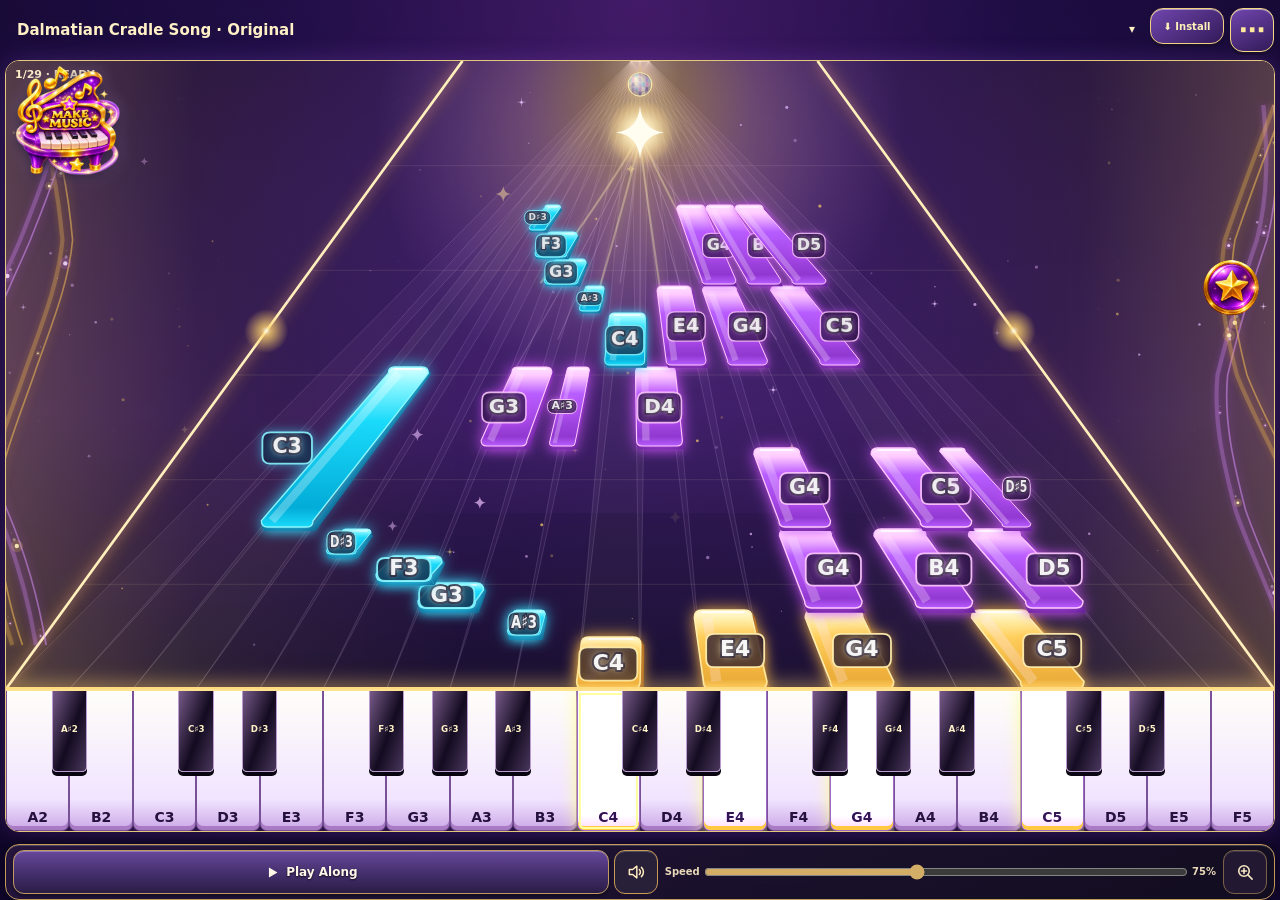
==== index.html @ 6b700c1e "Improve direct install prompt handling" ====
<!doctype html><html lang="en"><head><meta charset="utf-8">
<meta property="og:type" content="website">
<meta property="og:title" content="Aaria's Magical Piano Kingdom">
<meta property="og:description" content="Learn, play and create music in Aaria's Magical Piano Kingdom!">
<meta property="og:url" content="https://chinkk-git.github.io/aaria-magical-piano-kingdom/">
<meta property="og:image" content="https://chinkk-git.github.io/aaria-magical-piano-kingdom/assets/social/aaria-piano-share.jpg">
<meta property="og:image:width" content="1200">
<meta property="og:image:height" content="630">
<meta property="og:image:alt" content="Aaria playing piano in her Magical Piano Kingdom">
<meta name="twitter:card" content="summary_large_image">
<meta name="twitter:title" content="Aaria's Magical Piano Kingdom">
<meta name="twitter:description" content="Learn, play and create music in Aaria's Magical Piano Kingdom!">
<meta name="twitter:image" content="https://chinkk-git.github.io/aaria-magical-piano-kingdom/assets/social/aaria-piano-share.jpg"><meta name="viewport" content="width=device-width,initial-scale=1,viewport-fit=cover"><title>Aaria’s Magical Piano Kingdom — Piano Hero</title>
<style>
*{box-sizing:border-box}body{margin:0;font-family:system-ui,sans-serif;background:#15112c;color:#fff}main{max-width:1100px;margin:auto;padding:14px}h1{font-size:clamp(22px,4vw,34px);margin:8px 0}.muted{color:#d5cce8}.panel{background:#ffffff0d;border:1px solid #ffffff2b;border-radius:17px;padding:15px;margin:12px 0}button,select,input{font:inherit}button{background:#7157ed;color:#fff;border:1px solid #ffffff44;padding:10px 13px;border-radius:12px;cursor:pointer}button:disabled{opacity:.4}button.alt{background:#352d58}button.active{background:#bc4edb}.controls{display:flex;gap:8px;flex-wrap:wrap;align-items:center}.tag{display:inline-block;padding:5px 9px;border-radius:30px;background:#ffffff22;font-size:12px}.warning{border-left:4px solid #f6bd52;padding:10px 12px;background:#f6bd521a;color:#ffe3a0;border-radius:8px}.sheet{overflow:auto;max-height:370px;background:#fff;border-radius:10px}.sheet img{display:block;width:100%;min-width:650px}.rain{width:100%;height:390px;background:#100c25;border-radius:12px;touch-action:none;display:block}.keys{position:relative;display:flex;height:130px;margin:4px 0 10px;touch-action:none}.white{flex:1;background:linear-gradient(white,#c9d4e6);border:1px solid #444;color:#333;border-radius:0 0 6px 6px;padding:0 0 8px;font-size:10px;display:flex;align-items:end;justify-content:center}.black{position:absolute;top:0;height:66%;width:4.5%;z-index:2;background:linear-gradient(#333,#080808);border:1px solid #000;font-size:9px;padding:0 0 6px}.lit{background:#f5bc50!important;color:#111!important}.row{display:flex;gap:12px;flex-wrap:wrap}.row>div{flex:1;min-width:240px}input[type=range]{accent-color:#d78af5}input[type=file]{max-width:100%}select{background:#30294f;color:#fff;border:1px solid #777;padding:9px;border-radius:8px}#photo{max-width:100%;max-height:300px;border-radius:8px}details{margin:8px 0}summary{cursor:pointer}table{border-collapse:collapse;width:100%;font-size:12px}td,th{border-bottom:1px solid #ffffff25;padding:6px;text-align:left}td input{width:64px;background:#292145;color:#fff;border:1px solid #777;padding:5px}#status{color:#ffe3a0;min-height:24px}.sub{font-size:13px;color:#c7c0dc}.progress{height:8px;background:#ffffff22;border-radius:8px;overflow:hidden}.progress div{height:100%;background:#bc8fff;width:0}label{font-size:13px}

body{background:radial-gradient(ellipse at 50% 0,#4c2b85 0,#211445 34%,#0e0e2b 80%);min-height:100vh}
main{max-width:760px;padding:12px 12px 45px}.brand{text-align:center;color:#f8c8ff;font-size:13px;font-weight:800;letter-spacing:1.5px;padding:8px}h1{text-align:center;font-size:clamp(28px,6vw,43px);color:#fff0ff;text-shadow:0 0 20px #f7a6ff80;margin:4px 0 14px}.moon{font-size:22px}
.panel{background:linear-gradient(140deg,#ffffff18,#ffffff07);border:1px solid #dfbaff42;box-shadow:0 10px 35px #0004;border-radius:23px;padding:14px;margin:11px 0}.panel h2{font-size:18px;margin:0 0 12px;color:#f6dcff}
button{border-radius:18px;background:linear-gradient(130deg,#9d5cf0,#6e6bff);font-weight:750;box-shadow:0 4px 14px #6d47c755}button.alt{background:#ffffff19;box-shadow:none}button:active{transform:scale(.96)}.controls{justify-content:center;gap:7px}.controls button{min-width:48px}
.rain{height:min(53vh,440px);min-height:300px;border:2px solid #dca8ff5c;box-shadow:inset 0 0 24px #b84cff2b,0 0 28px #6c4ac844}.rainhint{text-align:center;color:#f2c8ff;font-size:12px;margin:-4px 0 9px}.keys{height:110px}.white{border-radius:0 0 9px 9px}.black{border-radius:0 0 8px 8px}.accuracy{font-size:12px;color:#e4c8a2;background:#f0bd4b14;border-radius:13px;padding:9px 12px;margin-bottom:12px}.accuracy p{margin:7px 0}.teacher{opacity:.9}.sub{font-size:12px}#status{text-align:center;font-weight:700;color:#ffe3b4}.progress{height:6px}.sheet{max-height:320px}
@media(max-width:520px){.panel{padding:11px}.controls button{padding:10px 11px}.rain{height:46vh;min-height:285px}.keys{height:95px}.white{font-size:8px}.black{font-size:8px}}
</style><style id="one-screen-design">
html,body{height:100%;overflow:hidden}body{min-height:0}main{height:100dvh;max-width:850px;display:flex;flex-direction:column;padding:env(safe-area-inset-top, 6px) 8px calc(env(safe-area-inset-bottom, 6px) + 5px);gap:5px;overflow:hidden}
.compact-title{font-size:clamp(17px,3.4vw,23px);display:flex;align-items:center;justify-content:center;gap:7px;flex:none;height:auto;min-height:42px;flex-wrap:wrap;color:#ffe8ff}.song-picker{font-size:11px;display:flex;align-items:center;gap:4px}.song-picker select{background:#39265e;color:#fff;border:1px solid #dcb4ff88;border-radius:9px;padding:4px 6px;max-width:120px;font-size:11px}.provisional{font-size:10px;border:1px solid #ffda7655;border-radius:20px;color:#ffe1a4;padding:3px 7px;margin-left:auto}
.accuracy{display:none}.panel{margin:0;padding:7px;border-radius:15px}.practice{order:1;flex:1;min-height:0;display:flex;flex-direction:column;gap:4px}.rainhead{display:flex;justify-content:space-between;align-items:center;padding:0 4px;color:#f7d5ff;font-size:13px;gap:5px}.rainhead span{font-size:11px;color:#c7b4e3}.hand-legend{display:flex;align-items:center;gap:4px;white-space:nowrap;font-size:9px!important;color:#e8d8ff!important}.hand-dot{display:inline-flex;align-items:center;justify-content:center;width:15px;height:15px;border-radius:50%;font-style:normal;font-weight:900;font-size:9px!important;color:#17102a!important}.hand-dot.right{background:#d38aff}.hand-dot.left{background:#67dafa}.rain{flex:1;height:auto!important;min-height:0!important;max-height:none!important;border-radius:12px}.keys{flex:none;height:clamp(72px,16dvh,110px);margin:0}.white{font-size:clamp(7px,1.4vw,11px)}.black{font-size:8px}
.floating-controls{order:2;flex:none;position:relative;z-index:3;padding:7px 6px;border:1px solid #efb5ff70;box-shadow:0 0 20px #8f4fff44;background:linear-gradient(120deg,#35205f,#1b1a45)}
.floating-controls .controls{gap:4px;flex-wrap:nowrap}.floating-controls button{min-width:0;flex:1;padding:9px 4px;border-radius:12px;font-size:13px;white-space:nowrap}.floating-controls .extras{justify-content:space-between;gap:5px}.extras label{font-size:11px;white-space:nowrap}.extras input[type=range]{width:min(23vw,110px);vertical-align:middle}.extras select{padding:4px 3px;font-size:11px;max-width:110px}.extras label:last-child{display:none}
#status{font-size:12px;line-height:1.2;min-height:14px;margin:5px 0 3px;white-space:nowrap;text-overflow:ellipsis;overflow:hidden}#position{font-size:10px;margin:2px 0 0;text-align:center}.progress{height:3px}
section[style*="display:none"]{display:none!important}
@media(max-height:600px){.compact-title{height:25px;font-size:17px}.keys{height:67px}.rainhead{font-size:11px}.floating-controls button{padding:6px 3px}.extras{display:none!important}#position{display:none}}
</style><meta name="theme-color" content="#15112c"><meta name="apple-mobile-web-app-capable" content="yes"><meta name="apple-mobile-web-app-status-bar-style" content="black-translucent"><meta name="apple-mobile-web-app-title" content="Aaria Piano"><meta name="apple-mobile-web-app-capable" content="yes"><meta name="mobile-web-app-capable" content="yes"><meta name="theme-color" content="#15112c"><link rel="manifest" href="./manifest.webmanifest"><link rel="apple-touch-icon" sizes="180x180" href="./apple-touch-icon.png"><style id="piano-install-style">#installHelp{position:fixed;right:10px;top:max(8px,env(safe-area-inset-top));z-index:40;border-radius:999px;background:#3e2c70;color:#fff;border:1px solid #e8d4ff8c;padding:7px 11px;font-size:12px;box-shadow:0 3px 16px #0006}#installHelp[hidden]{display:none}#installDialog{border:1px solid #bd9fe8;border-radius:20px;background:#201639;color:#fff;max-width:min(94vw,420px);padding:22px;box-shadow:0 14px 70px #0009}#installDialog::backdrop{background:#080517bd}#installDialog p{line-height:1.5}#installDialog button{min-height:44px}#installDialog .install-actions{display:flex;gap:8px;justify-content:flex-end}#installHelp:focus-visible{outline:3px solid #ffda8b}</style><style id="song-wizard-style">.add-song{min-width:25px!important;padding:3px 7px!important;font-size:15px!important;box-shadow:none!important}.song-wizard{width:min(94vw,680px);max-height:94dvh;overflow:auto;border:1px solid #dcb4ff88;border-radius:20px;background:#211638;color:#fff;padding:0;box-shadow:0 20px 70px #000a}.song-wizard::backdrop{background:#060411d9;backdrop-filter:blur(3px)}.wizard-shell{padding:16px;display:block}.wizard-top{display:flex;align-items:center;justify-content:space-between;gap:12px}.wizard-top h2{margin:0;color:#ffe8ff;font-size:19px}.wizard-close{min-width:40px}.wizard-steps{padding-left:25px;display:grid;gap:15px}.wizard-steps li{padding-left:4px}.wizard-steps li>b{display:block;margin-bottom:7px;color:#ffe0a3}.wizard-steps p{margin:6px 0}.wizard-steps label{display:grid;gap:6px;margin:9px 0}.wizard-steps input[type=text]{width:100%;background:#17112b;color:#fff;border:1px solid #ad8bd0;border-radius:9px;padding:9px}.wizard-file{display:inline-flex!important;align-items:center;gap:8px!important;padding:9px 12px;border-radius:10px;background:#ffffff16;border:1px solid #cba6f377;cursor:pointer}.wizard-file input{max-width:210px}.wizard-link{color:#e5c0ff;font-weight:800}.wizard-status,.wizard-summary{padding:9px 11px;margin:8px 0;background:#ffffff10;border-radius:9px;font-size:12px}.wizard-summary{color:#d7fbff}.wizard-table-wrap{max-height:240px;overflow:auto;border:1px solid #ffffff25;border-radius:8px}.wizard-table-wrap table{min-width:500px}.wizard-table-wrap th{position:sticky;top:0;background:#30214e}.wizard-table-wrap td input,.wizard-table-wrap td select{width:100%;min-width:62px;padding:4px;background:#17112b;color:#fff;border:1px solid #75658c;border-radius:6px}.wizard-table-wrap td:first-child{white-space:nowrap}.wizard-actions{display:flex;justify-content:flex-end;gap:8px;position:sticky;bottom:-16px;padding:12px 0 0;background:#211638}.wizard-actions button{min-height:42px}#scorePreview[hidden]{display:none}#scorePreview{display:block;max-width:100%;max-height:180px;object-fit:contain;border-radius:9px;margin-top:8px;background:#fff}.wizard-actions button:disabled{opacity:.45}@media(max-width:520px){.wizard-shell{padding:13px}.wizard-steps{gap:10px}.wizard-table-wrap{max-height:190px}}</style><style id="hero-redesign">
:root{color-scheme:dark;--gold:#ffd983;--purple:#27134f;--pink:#d789ff;--ice:#71eaff}
html,body{height:100%;min-height:100%;overflow:hidden}body{background:#10072e;min-height:100dvh}
main{height:100dvh;width:100%;max-width:none;display:grid;grid-template-rows:auto minmax(180px,1fr) auto auto;gap:5px;padding:max(5px,env(safe-area-inset-top)) max(7px,env(safe-area-inset-right)) max(5px,env(safe-area-inset-bottom)) max(7px,env(safe-area-inset-left));overflow:hidden;background:linear-gradient(180deg,#0b062799,#0b062722 42%,#0b0627a8)}
.compact-title{height:auto;min-height:48px;display:flex;align-items:center;justify-content:space-between;gap:9px;flex-wrap:wrap;padding:3px 4px;color:#fff0c9;position:relative}.kingdom-brand{position:absolute;left:50%;transform:translateX(-50%);font-size:clamp(17px,2.4vw,29px);font-weight:900;color:#ffe9ad;text-shadow:0 2px 15px #ffbdfd;display:flex;align-items:center;gap:7px;white-space:nowrap;visibility:visible}.song-picker{font-size:15px;display:flex;align-items:center;gap:6px;color:#ffe8aa}.song-picker select{font-size:15px;max-width:190px;min-height:42px;border:1px solid #f4d28b;background:#271447;color:#fff;border-radius:13px}.song-picker button{font-size:15px;max-width:min(42vw,230px);min-height:42px;padding:6px 10px;border:1px solid #f4d28b;background:#271447;color:#fff;border-radius:13px;white-space:nowrap;overflow:hidden;text-overflow:ellipsis}.song-picker button:focus-visible{outline:3px solid #fff1bd;outline-offset:2px}.song-picker select[hidden]{display:none}.library-open{min-height:44px!important;min-width:46px!important;padding:6px 11px!important;font-size:25px!important;border-radius:50%!important}.top-favorite,.top-settings{min-width:48px;min-height:44px;padding:5px 10px;border:1px solid #f0cd84;border-radius:18px;background:linear-gradient(135deg,#39195e,#170d3b);font-size:21px;color:#ffe686}.top-favorite{margin-left:auto}.add-song,.provisional{display:none!important}.add-song{min-height:44px!important;min-width:44px!important;font-size:22px!important}.provisional{min-height:40px;font-size:12px;margin-left:0}
.hero-stage{position:relative;isolation:isolate;min-height:0;display:grid;grid-template-columns:minmax(125px,17%) minmax(0,1fr) minmax(170px,19%);align-items:stretch;gap:8px;padding:8px;border-radius:20px;border:0;box-shadow:none;background:transparent;overflow:hidden}
.hero-stage::before{content:"";position:absolute;z-index:-1;inset:0;background:radial-gradient(ellipse at 52% 65%,#b847ff22,transparent 55%),linear-gradient(180deg,#150a3560,transparent 42%,#0c092b75)}
.aria-guide{display:flex;flex-direction:column;align-items:center;justify-content:center;min-width:0;position:relative}.aria-guide .avatar-frame,.aria-guide .aria-message{display:flex}.aria-guide .scene-lantern{display:block}.avatar-frame{position:relative;width:min(100%,190px);height:min(100%,260px);min-height:170px;border:2px solid #ffd77d;border-radius:48% 48% 28% 28%;overflow:hidden;background:linear-gradient(150deg,#c076ff99,#46277c)}.aria-avatar{position:absolute;inset:0;background:none;filter:none}.avatar-crown{position:absolute;top:4px;left:50%;transform:translateX(-50%);font-size:31px;color:#ffe27b;text-shadow:0 0 9px #ffda64}.aria-message{max-width:190px;text-align:center;color:#ffedbc;font-weight:850;font-size:clamp(12px,1.3vw,16px);padding:8px 10px;margin-top:7px;border:1px solid #ffe19a77;border-radius:18px;background:#2b155cbf;box-shadow:0 0 20px #ab68ff55}.scene-lantern{position:absolute;top:8%;left:8%;color:#ffe3a1;font-size:24px;animation:twinkle 2.7s ease-in-out infinite alternate}
.highway-panel{min-width:0;min-height:0;position:relative;display:grid;grid-template-rows:auto minmax(0,1fr) auto;border:1px solid #d7b2ff77;border-radius:20px;overflow:hidden;background:#100a38f5;box-shadow:0 0 28px #d46bff2e}.highway-head{z-index:2;display:flex;justify-content:space-between;gap:8px;padding:8px 12px;color:#ffe9b0;font-size:clamp(12px,1.3vw,16px);background:linear-gradient(90deg,#422071d9,#21114fd9);text-shadow:0 0 9px #a23fff}.highway-head span{font-size:12px;color:#f2d5ff}.rain{width:100%;height:100%;min-height:0!important;max-height:none!important;background:transparent!important;border:0!important;box-shadow:none!important;touch-action:none}.stage-legend{display:flex;justify-content:space-between;gap:10px;padding:6px 10px;color:#f3dcff;font-size:11px;background:#1c104dd9}.countdown{position:absolute;inset:38px 0 30px;z-index:5;display:flex;flex-direction:column;align-items:center;justify-content:center;gap:8px;background:#160c49b9;backdrop-filter:blur(4px);color:#fff1c6;text-align:center}.countdown[hidden]{display:none}.countdown strong{font-size:clamp(62px,12vw,118px);line-height:1;color:#ffe38a;text-shadow:0 0 30px #ffbf4d,0 0 60px #dc67ff;animation:count-pop .9s ease-in-out infinite alternate}.countdown span{font-size:clamp(14px,2vw,20px);font-weight:800}
.mode-choice{min-height:52px;border:1px solid #d6a9ff;border-radius:18px;background:linear-gradient(125deg,#7c3ac4,#382077);font-size:clamp(13px,1.4vw,17px);box-shadow:0 4px 14px #0b0628}.mode-choice.active{background:linear-gradient(120deg,#ffe58d,#f8b94e);color:#32124c;border-color:#fff4bd;box-shadow:0 0 22px #ffcf68}
.floating-controls{order:initial;position:relative;z-index:5;display:grid;grid-template-columns:1fr;gap:3px;padding:5px 10px;border:1px solid #efd08f;border-radius:18px;background:linear-gradient(120deg,#311854f7,#171444f7);box-shadow:0 5px 20px #07031bcc}.floating-controls .controls{display:flex;justify-content:center;gap:7px;flex-wrap:wrap}.floating-controls button{min-width:44px;min-height:40px;flex:none;padding:7px 12px;border-radius:14px;font-size:13px}.floating-controls .extras{justify-content:space-between;gap:10px}.extras label{font-size:13px}.extras input[type=range]{width:min(22vw,180px);vertical-align:middle}.extras select{min-height:37px;padding:5px 8px;font-size:13px;max-width:150px}.extras label:last-child{display:flex}#status{font-size:12px;line-height:1.2;min-height:16px;margin:1px 0;text-align:center;white-space:normal;overflow:visible;color:#ffe3a0}#position{font-size:11px;margin:0;text-align:center}.progress{height:5px}
.keyboard-panel{min-width:0;position:relative;z-index:4;padding:6px 10px 4px;border:2px solid #f1cc85;border-radius:18px;background:linear-gradient(180deg,#36205bf7,#1b1248fa);box-shadow:0 -4px 22px #ab62ff30}.keyboard-heading{display:flex;justify-content:space-between;align-items:center;gap:8px;margin-bottom:4px;color:#ffe7aa}.keyboard-heading>div:first-child{display:flex;align-items:center;gap:12px}.keyboard-heading b{font-size:clamp(15px,2vw,22px)}.keyboard-heading span{font-size:13px;color:#e5d4ff}.keyboard-actions{display:flex;align-items:center;gap:6px}.keyboard-actions button{min-height:38px;font-size:12px;padding:5px 9px}.hand-toggle{display:flex;gap:5px;align-items:center;font-size:12px;white-space:nowrap}.keyboard-panel .keys{position:relative;display:flex;height:clamp(78px,14vh,130px);margin:0;touch-action:none;overflow:hidden;justify-content:stretch}.keyboard-panel .white{flex:1 1 0;min-width:0;font-size:clamp(12px,1.45vw,19px);font-weight:900;color:#3b1b68;padding-bottom:9px;background:linear-gradient(#fffefa,#f5eaff 78%,#c9a9ed);border:1px solid #5c3375;border-radius:0 0 12px 12px;text-shadow:0 1px #fff}.keyboard-panel .white.middle-c{background:linear-gradient(#fff9cf,#ffe180 75%,#d79b35);box-shadow:inset 0 -5px #a96518}.keyboard-panel .black{height:58%;width:3.8%;font-size:clamp(9px,.85vw,12px);font-weight:800;color:#fff;z-index:2;background:linear-gradient(110deg,#41364f,#090817 55%,#332343);border:1px solid #100a20;border-radius:0 0 8px 8px;padding-bottom:5px}.keyboard-panel .lit{background:linear-gradient(#fff5b1,#ffc936)!important;color:#27134f!important;box-shadow:0 0 22px #ffe173,inset 0 -5px #db9019!important}.physical-range{text-align:center;margin:3px 0 0;color:#d8c7f5;font-size:10px}
.keyboard-setup-dialog{width:min(94vw,430px);border:1px solid #f4d18a;border-radius:23px;background:linear-gradient(150deg,#3b1a67,#19123e);color:#fff;padding:0;box-shadow:0 18px 70px #000b}.keyboard-setup-dialog::backdrop{background:#08051bd9;backdrop-filter:blur(4px)}.setup-shell{display:grid;gap:13px;padding:19px}.setup-shell header{display:flex;align-items:center;justify-content:space-between;gap:8px}.setup-shell h2{margin:0;color:#ffe3a1;font-size:21px}.setup-shell>p{margin:0;line-height:1.4;color:#e8dcfb}.setup-shell label{display:grid;gap:5px;font-weight:800;font-size:14px}.setup-shell select{min-height:46px;padding:8px 12px;font-size:17px}.middle-c-card{display:grid;gap:4px;padding:12px;border-radius:15px;background:#ffffff12;border:1px solid #e7c67b88}.middle-c-card strong{color:#ffe48e}.middle-c-card span{font-size:13px;line-height:1.4}.setup-actions{display:flex;justify-content:flex-end}.setup-actions button{min-height:48px;padding:10px 18px}.aria-avatar{background-size:285% auto;background-position:55% 60%;mask-image:linear-gradient(to bottom,#000 0 80%,transparent 100%)}.keyboard-panel .white.guide-lit{background:linear-gradient(#fff8bd,#ffda66 76%,#d99c31)!important;box-shadow:0 0 25px #ffe071,inset 0 -5px #a96518!important}.keyboard-panel .black.guide-lit{background:linear-gradient(#fff4b4,#d5982a 75%,#704412)!important;box-shadow:0 0 20px #ffe071!important}.range-warning{color:#ffd689!important;font-weight:800}.hero-stage{animation:scene-drift 30s ease-in-out infinite alternate}.hero-stage::after{content:'';position:absolute;z-index:-1;inset:0;pointer-events:none;background:radial-gradient(circle at 18% 25%,#fff9d822 0 1px,transparent 2px),radial-gradient(circle at 75% 18%,#f9e4ff33 0 1px,transparent 2px),radial-gradient(circle at 40% 68%,#fff4c822 0 1px,transparent 2px);background-size:180px 160px,230px 210px,270px 220px;animation:twinkle 3s ease-in-out infinite alternate}.aria-guide .avatar-frame{animation:avatar-float 4s ease-in-out infinite alternate}@keyframes scene-drift{from{background-position:center 54%}to{background-position:center 58%}}@keyframes avatar-float{from{transform:translateY(2px)}to{transform:translateY(-5px)}}
@keyframes twinkle{from{transform:scale(.85);opacity:.6}to{transform:scale(1.1);opacity:1;text-shadow:0 0 18px #ffe7aa}}@keyframes count-pop{from{transform:scale(.94)}to{transform:scale(1.08)}}
@media(orientation:portrait){main{background:linear-gradient(180deg,#0b062744,#0b062766)}.kingdom-brand{visibility:visible}.hero-stage{background:radial-gradient(ellipse at 50% 0,#51227b 0,#1d0b42 56%,#100629 100%)}.aria-guide .avatar-frame,.aria-guide .aria-message{display:flex}.aria-guide .scene-lantern{display:block}}
@media(max-width:800px){main{grid-template-rows:auto minmax(210px,1fr) auto auto}.hero-stage{grid-template-columns:minmax(82px,19%) minmax(0,1fr);grid-template-rows:minmax(0,1fr) auto;gap:7px;padding:8px}.aria-guide{grid-row:1/3}.avatar-frame{width:100%;height:min(100%,210px);min-height:140px}.mode-choice{min-height:43px;padding:6px 3px;font-size:11px}.keyboard-panel .white{font-size:clamp(11px,2.5vw,16px)}.keyboard-actions{gap:3px}.keyboard-actions button{font-size:11px;padding:4px 6px}}
@media(max-width:540px){main{gap:5px;padding:env(safe-area-inset-top,4px) 5px env(safe-area-inset-bottom,4px)}.compact-title{justify-content:center;gap:5px;min-height:42px}.kingdom-brand{font-size:16px;width:100%;justify-content:center}.song-picker select{max-width:145px}.hero-stage{grid-template-columns:76px minmax(0,1fr);padding:5px;gap:5px;border-radius:17px}.aria-message{font-size:10px;padding:5px 3px}.avatar-frame{min-height:115px;border-radius:22px}.mode-choice{min-height:37px;font-size:10px;border-radius:12px}.highway-head{padding:5px 7px}.highway-head span{font-size:9px}.stage-legend{font-size:9px;padding:4px 6px}.floating-controls{padding:5px}.floating-controls .transport button{font-size:11px;padding:5px 7px;min-height:34px}.floating-controls .extras{gap:4px;justify-content:center}.extras label{font-size:10px}.extras input[type=range]{width:92px}.extras select{min-height:32px;font-size:11px}.keyboard-panel{padding:5px;border-radius:15px}.keyboard-heading b{font-size:13px}.keyboard-heading span{display:block;font-size:10px}.keyboard-heading>div:first-child{gap:3px;display:grid}.keyboard-actions button{font-size:9px;min-height:33px;padding:4px}.hand-toggle{font-size:9px}.keyboard-panel .keys{height:clamp(62px,10.5vh,88px)}.keyboard-panel .white{font-size:clamp(9px,2.6vw,13px);padding-bottom:5px}.keyboard-panel .black{font-size:8px}.physical-range{font-size:9px}}
@media(max-height:650px) and (min-width:541px){main{gap:5px}.hero-stage{padding:6px}.avatar-frame{min-height:120px}.keyboard-panel .keys{height:70px}.floating-controls{padding:5px}.keyboard-panel{padding:5px}.keyboard-panel .white{padding-bottom:5px}}
@media(orientation:landscape) and (max-height:540px){main{grid-template-rows:auto minmax(105px,1fr) auto auto;gap:4px;padding:4px max(7px,env(safe-area-inset-right)) 4px max(7px,env(safe-area-inset-left))}.compact-title{min-height:34px;flex-wrap:nowrap;gap:5px}.kingdom-brand{font-size:clamp(14px,2vw,20px)}.compact-title button,.compact-title select{min-height:32px!important;font-size:11px!important;padding:4px 7px!important}.hero-stage{min-height:0;padding:5px;gap:6px;grid-template-columns:minmax(85px,13%) minmax(0,1fr) minmax(145px,18%)}.avatar-frame{min-height:90px;height:100%;max-height:130px}.aria-message{font-size:10px;padding:4px;margin-top:3px}.mode-choice{min-height:32px;padding:4px;font-size:11px}.highway-head{padding:4px 7px}.stage-legend{padding:3px 6px;font-size:9px}.floating-controls{padding:4px 7px;gap:2px}.floating-controls button{min-height:32px;padding:4px 8px;font-size:11px}.floating-controls .extras{gap:6px}.extras label{font-size:10px}.extras input[type=range]{width:min(18vw,120px)}.extras select{min-height:29px;font-size:10px}.keyboard-panel{padding:4px 7px}.keyboard-heading{margin-bottom:2px}.keyboard-heading b{font-size:12px}.keyboard-heading span{font-size:10px}.keyboard-actions button{min-height:28px;font-size:10px}.keyboard-panel .keys{height:clamp(50px,16vh,76px)}.keyboard-panel .white{padding-bottom:3px;font-size:11px}.keyboard-panel .black{font-size:8px}.physical-range{font-size:8px}}
@media(prefers-reduced-motion:reduce){*,*::before,*::after{scroll-behavior:auto!important;animation-duration:.01ms!important;animation-iteration-count:1!important;transition-duration:.01ms!important}}
</style><link rel="stylesheet" href="./piano-hero-v2.css?v=aaria-piano-v1.14.0"><style id="note-impact-style">.keyboard-panel .white.impact-lit,.keyboard-panel .black.impact-lit{animation:piano-impact-key .36s ease-out both}.keyboard-panel .white.impact-lit{--impact-shadow:0 0 22px var(--impact-color),inset 0 -5px var(--impact-color)}.keyboard-panel .black.impact-lit{--impact-shadow:0 0 18px var(--impact-color)}@keyframes piano-impact-key{0%{filter:brightness(1);box-shadow:none}20%{filter:brightness(1.2);box-shadow:var(--impact-shadow)}100%{filter:brightness(1);box-shadow:none}}@media(prefers-reduced-motion:reduce){.keyboard-panel .white.impact-lit,.keyboard-panel .black.impact-lit{animation:none;filter:brightness(1.12);box-shadow:var(--impact-shadow)}}</style><style id="listen-preference-style">.listen-toggle[aria-pressed="true"]{border-color:#ffe08a;color:#fff0b7;box-shadow:0 0 12px #ffd67a55}.listen-toggle[aria-pressed="false"]{opacity:.85}</style><style id="pwa-update-style">.app-update-controls{display:grid;gap:7px;margin:8px 0}.app-update-controls button{min-height:48px;padding:9px 12px;border:1px solid #f0cd84;border-radius:12px;background:linear-gradient(135deg,#56317c,#271447);color:#fff;font:700 15px system-ui}.app-update-controls button:focus-visible{outline:3px solid #fff1bd;outline-offset:2px}.app-update-controls button[hidden]{display:none}.app-update-controls p{margin:0;font-size:13px;line-height:1.4}</style><link rel="stylesheet" href="./v2.1-ui.css?v=aaria-piano-v2.1.16"><link rel="stylesheet" href="./royal-hall.css?v=royal-hall-preview-1"><link rel="stylesheet" href="./royal-vault.css?v=royal-vault-preview-1"><style id="sharing-welcome-style">
#sharingWelcome{position:fixed;inset:0;margin:0;padding:max(18px,env(safe-area-inset-top)) 16px max(18px,env(safe-area-inset-bottom));width:100%;height:100%;max-width:none;max-height:none;border:0;overflow:auto;align-items:center;justify-content:center;background:radial-gradient(ellipse at 50% 0,#65399b 0,#28194c 52%,#100e29 100%);color:#fff}
#sharingWelcome[open]{display:flex}#sharingWelcome::backdrop{background:#100e29}
.welcome-card{width:min(100%,620px);text-align:center;border:1px solid #f1ceff69;border-radius:26px;padding:clamp(16px,4vw,30px);background:linear-gradient(140deg,#ffffff19,#ffffff08);box-shadow:0 18px 60px #0008}
.welcome-art{display:block;width:100%;height:auto;aspect-ratio:1.905;object-fit:cover;border-radius:17px;border:1px solid #e8c4ff77;box-shadow:0 8px 28px #08031390}
.welcome-title{margin:18px 0 4px;color:#ffe6a6;font-size:clamp(25px,6vw,38px);line-height:1.12;text-shadow:0 2px 12px #e99a3277}
.welcome-subtitle{margin:0 0 20px;color:#f8dcff;font-size:clamp(16px,3.7vw,21px);font-weight:750}
.welcome-actions{display:grid;grid-template-columns:1fr 1fr;gap:12px}.welcome-actions button{min-height:56px;border-radius:16px;font-size:clamp(16px,3.5vw,19px);font-weight:800}
#sharingWelcome button:focus-visible{outline:3px solid #ffe39a;outline-offset:3px}
@media(max-width:440px){#sharingWelcome{padding-left:12px;padding-right:12px}.welcome-card{padding:14px;border-radius:22px}.welcome-actions{grid-template-columns:1fr;gap:9px}.welcome-actions button{min-height:54px}}
</style>
</head><body><div

id="pianoApp"><main

data-piano-layout="classic">
<header class="compact-title"><div class="song-picker"><span id="songPickerButton" role="status" aria-live="polite" aria-label="Current song: Dalmatian Cradle Song">Dalmatian Cradle Song</span><select id="songSelect" aria-hidden="true" tabindex="-1" hidden><option value="cradle">Dalmatian Cradle Song</option><option value="ddlj">DDLJ</option></select></div><span id="classicSongTitle" class="classic-song-title" aria-live="polite"></span><div class="kingdom-brand" aria-label="Aaria’s Magical Piano Kingdom">Aaria’s Magical Piano Kingdom</div><button id="favoriteCurrent" class="top-favorite" type="button" aria-label="Add current song to favorites">☆ ☆ ☆</button><button class="provisional" id="draftInfo" type="button" title="About this song" aria-label="About this song">Song notes</button><span id="songTitle" hidden></span><span id="highwaySong" hidden></span></header>
<details class="accuracy"><summary>⚠️ Practice notes are still being checked</summary><p>Melody is provisional. Piano chords are not transcribed. Check the original sheet before learning the notes.</p></details>
<div class="hero-game"><section class="hero-stage" aria-label="Magical Piano Hero play surface"><div id="heroPlayfield" class="hero-playfield"><div id="royalVaultRoof" class="royal-vault-roof" aria-hidden="true" hidden><img class="royal-vault-layer royal-vault-panels" src="./assets/royal-hall/vault/02_translucent_ceiling_panels.svg" alt="" draggable="false"><img class="royal-vault-layer royal-vault-atmosphere" src="./assets/royal-hall/vault/05_depth_atmosphere.svg" alt="" draggable="false"><img class="royal-vault-layer royal-vault-ribs" src="./assets/royal-hall/vault/01_vaulted_arch_ribs.svg" alt="" draggable="false"><img class="royal-vault-layer royal-vault-cornice" src="./assets/royal-hall/vault/03_side_cornice_rails.svg" alt="" draggable="false"><img class="royal-vault-layer royal-vault-lights" src="./assets/royal-hall/vault/04_warm_arch_lights.svg" alt="" draggable="false"></div><div id="royalHallScenery" class="royal-hall-scenery" aria-hidden="true" hidden><div class="royal-hall-side royal-hall-left"><img class="royal-hall-valance" src="./assets/royal-hall/top_valance.png" alt="" draggable="false"><img class="royal-hall-arch" src="./assets/royal-hall/left_arch_column.png" alt="" draggable="false"><img class="royal-hall-sconce" src="./assets/royal-hall/left_wall_sconce.png" alt="" draggable="false"></div><div class="royal-hall-side royal-hall-right"><img class="royal-hall-valance" src="./assets/royal-hall/top_valance.png" alt="" draggable="false"><img class="royal-hall-arch" src="./assets/royal-hall/right_arch_column.png" alt="" draggable="false"><img class="royal-hall-sconce" src="./assets/royal-hall/right_wall_sconce.png" alt="" draggable="false"></div></div><canvas id="rain" class="rain" aria-label="Falling notes aligned to reference piano; the golden star and mirrored disco ball light the magical stage"></canvas><div id="keys" class="keys hero-keys" role="group" aria-label="Reference piano keyboard"></div><div id="countdown" class="countdown" hidden><strong id="countdownNumber">3</strong><span>Get ready at your real keyboard</span></div><span id="physicalRangeStatus" class="sr-only"></span><div class="sr-only" aria-live="polite"><span id="middleCNote">Middle C is C4</span><span id="keyboardRangeLabel">Keys in view</span><span id="handStatus"></span></div></div></section></div><section class="panel floating-controls" id="player"><div id="playbackModeControls" class="controls playback-mode-controls" aria-label="Play controls"><button id="primaryModeButton" class="mode-choice active" type="button">✨ Learn</button><button id="pause" class="alt" type="button">⏸ Pause</button><button id="secondaryModeButton" class="mode-choice" type="button">▶ Play</button><button id="listenToggle" class="alt listen-toggle" type="button" aria-pressed="true" aria-label="Listen to notes: on">🔊 Listen On</button><button id="restart" class="alt" type="button" title="Restart song">↺ Start over</button><button id="prev" class="alt" type="button" title="Previous measure">◀ Passage</button><button id="next" class="alt" type="button" title="Next measure">Passage ▶</button></div><div class="controls extras"><label>Speed <input id="speed" type="range" min="40" max="120" value="75"><span id="speedVal">75%</span></label><label>Loop <select id="loopRange" aria-label="Choose loop length"><option value="0">Off</option><option value="1">1 measure</option><option value="2">2 measures</option><option value="4">4 measures</option></select></label><label id="barLabel">Start measure <select id="bar"></select></label></div><p id="status" role="status" aria-live="polite">Choose Play Along.</p><div class="progress"><div id="progress"></div></div><p class="sub" id="position">Measure 1 of 29 • Introduction</p></section>

<section class="panel" style="display:none" aria-hidden="true"><h2>📖 My Songbook</h2><div class="controls"><button class="alt" id="sheetPrev">← Page</button><span id="pageLabel">Page 1 / 3</span><button class="alt" id="sheetNext">Page →</button></div><div class="sheet"><img id="sheet" alt="User-supplied screenshot of the musical score"></div></section>
<section class="panel" style="display:none" aria-hidden="true"><h2>📸 My Camera</h2><div class="controls"><label>Take photo <input id="camera" type="file" accept="image/*" capture="environment"></label><label>Choose photo <input id="gallery" type="file" accept="image/*"></label><button id="clearPhoto" class="alt">Clear</button></div><img id="photo" hidden alt="Aaria's photo"></section>
<section class="panel teacher" style="display:none" aria-hidden="true"><details><summary><b>🔧 Grown-up note editor</b></summary><p class="sub">Select a measure. Edit MIDI pitch values (60 = middle C) and duration in eighth-note units. Edits affect learning and playback immediately; download them to keep a copy.</p><div class="controls"><label>Measure <select id="editBar"></select></label><button id="export" class="alt">⬇ Export note data (JSON)</button><label>Import corrected JSON <input id="import" type="file" accept=".json,application/json"></label></div><div style="overflow:auto;max-height:280px"><table><thead><tr><th>Note</th><th>Start (eighths)</th><th>MIDI pitch</th><th>Duration</th><th>Review</th></tr></thead><tbody id="editRows"></tbody></table></div></details></section>
</main>
<dialog id="keyboardSetupDialog" class="keyboard-setup-dialog" aria-labelledby="keyboardSetupTitle"><div class="setup-shell"><header><h2 id="keyboardSetupTitle">⚙ Settings</h2><button id="closeKeyboardSetup" class="alt" type="button" aria-label="Close">✕</button></header><label class="piano-world-setting">Choose Your Piano World<select id="pianoLayoutSelect" aria-label="Choose Your Piano World"><option value="classic" disabled>Classic Piano</option><option value="hero">Magical Piano Hero</option></select></label><p>Classic Piano is the default unless you choose another world. Your songs and playback position stay shared when you switch.</p><label class="piano-world-setting">Stage scenery preview<select id="royalHallTheme" aria-label="Stage scenery preview"><option value="off">Current magical stage</option><option value="royal">Royal Concert Hall</option></select></label><p id="appBuildInfo" class="app-build-info" role="status" aria-live="polite">Installed build: checking…</p><div class="app-update-controls"><button id="checkAppUpdate" type="button">Check for Updates</button><button id="restartAppUpdate" type="button" hidden>Restart App</button><p id="appUpdateStatus" role="status" aria-live="polite">Check when you’re ready to update.</p><button id="downloadAppDiagnostics" type="button" class="alt">Download Diagnostics</button><p class="sub">This file stays on your device until you share it. It excludes score photos, song notes and saved-song contents.</p></div><label class="hand-colour-setting"><input id="handColors" type="checkbox" checked> Colour note bars by hand</label><details class="keyboard-settings-details"><summary>Real keyboard guide settings</summary><p>These settings help the visual piano match your real keyboard. No cable, MIDI or microphone is needed.</p><label>How many keys does your keyboard have?<select id="physicalKeyCount"><option value="0" selected>I’m not sure</option><option>25</option><option>37</option><option>49</option><option selected>61</option><option>76</option><option>88</option></select></label><label>What is the lowest key name?<select id="physicalLowest"><option value="0" selected>I’m not sure</option><option value="21">A0</option><option value="24">C1</option><option value="36">C2</option><option value="48">C3</option><option value="60">C4</option></select></label><div class="middle-c-card"><strong>Middle C = C4 (MIDI note 60)</strong><span>Look for the C key near the middle of your real keyboard. C4 is one octave above C3.</span></div><p id="setupWarning" role="status"></p><div class="setup-actions"><button id="saveKeyboardSetup" type="button">Save my keyboard</button></div></details></div></dialog>
<script src="./piano-geometry.js"></script><script>
const EVENTS=[{"bar":1,"at":0,"midi":64,"dur":3,"verified":false,"part":"piano-rh"},{"bar":1,"at":0,"midi":67,"dur":3,"verified":false,"part":"piano-rh"},{"bar":1,"at":0,"midi":72,"dur":3,"verified":false,"part":"piano-rh"},{"bar":1,"at":3,"midi":67,"dur":3,"verified":false,"part":"piano-rh"},{"bar":1,"at":3,"midi":71,"dur":3,"verified":false,"part":"piano-rh"},{"bar":1,"at":3,"midi":74,"dur":3,"verified":false,"part":"piano-rh"},{"bar":2,"at":0,"midi":67,"dur":3,"verified":false,"part":"piano-rh"},{"bar":2,"at":0,"midi":72,"dur":3,"verified":false,"part":"piano-rh"},{"bar":2,"at":0,"midi":75,"dur":3,"verified":false,"part":"piano-rh"},{"bar":2,"at":3,"midi":55,"dur":3,"verified":false,"part":"piano-rh"},{"bar":2,"at":3,"midi":58,"dur":3,"verified":false,"part":"piano-rh"},{"bar":2,"at":3,"midi":62,"dur":3,"verified":false,"part":"piano-rh"},{"bar":3,"at":0,"midi":64,"dur":3,"verified":false,"part":"piano-rh"},{"bar":3,"at":0,"midi":67,"dur":3,"verified":false,"part":"piano-rh"},{"bar":3,"at":0,"midi":72,"dur":3,"verified":false,"part":"piano-rh"},{"bar":3,"at":3,"midi":67,"dur":3,"verified":false,"part":"piano-rh"},{"bar":3,"at":3,"midi":71,"dur":3,"verified":false,"part":"piano-rh"},{"bar":3,"at":3,"midi":74,"dur":3,"verified":false,"part":"piano-rh"},{"bar":4,"at":0,"midi":67,"dur":3,"verified":false,"part":"piano-rh"},{"bar":4,"at":0,"midi":72,"dur":3,"verified":false,"part":"piano-rh"},{"bar":4,"at":0,"midi":75,"dur":3,"verified":false,"part":"piano-rh"},{"bar":4,"at":3,"midi":55,"dur":3,"verified":false,"part":"piano-rh"},{"bar":4,"at":3,"midi":58,"dur":3,"verified":false,"part":"piano-rh"},{"bar":4,"at":3,"midi":62,"dur":3,"verified":false,"part":"piano-rh"},{"bar":1,"at":0,"midi":60,"dur":2,"verified":false,"part":"piano-lh"},{"bar":1,"at":2,"midi":58,"dur":1,"verified":false,"part":"piano-lh"},{"bar":1,"at":3,"midi":55,"dur":1,"verified":false,"part":"piano-lh"},{"bar":1,"at":4,"midi":53,"dur":1,"verified":false,"part":"piano-lh"},{"bar":1,"at":5,"midi":51,"dur":1,"verified":false,"part":"piano-lh"},{"bar":2,"at":0,"midi":48,"dur":6,"verified":false,"part":"piano-lh"},{"bar":3,"at":0,"midi":60,"dur":2,"verified":false,"part":"piano-lh"},{"bar":3,"at":2,"midi":58,"dur":1,"verified":false,"part":"piano-lh"},{"bar":3,"at":3,"midi":55,"dur":1,"verified":false,"part":"piano-lh"},{"bar":3,"at":4,"midi":53,"dur":1,"verified":false,"part":"piano-lh"},{"bar":3,"at":5,"midi":51,"dur":1,"verified":false,"part":"piano-lh"},{"bar":4,"at":0,"midi":48,"dur":6,"verified":false,"part":"piano-lh"},{"bar":5,"at":0,"midi":60,"dur":2,"verified":false,"part":"melody"},{"bar":5,"at":2,"midi":62,"dur":1,"verified":false,"part":"melody"},{"bar":5,"at":3,"midi":64,"dur":2,"verified":false,"part":"melody"},{"bar":5,"at":5,"midi":65,"dur":1,"verified":false,"part":"melody"},{"bar":6,"at":0,"midi":64,"dur":0.5,"verified":false,"part":"melody"},{"bar":6,"at":0.5,"midi":62,"dur":0.5,"verified":false,"part":"melody"},{"bar":6,"at":1,"midi":60,"dur":2,"verified":false,"part":"melody"},{"bar":6,"at":3,"midi":60,"dur":2,"verified":false,"part":"melody"},{"bar":6,"at":5,"midi":62,"dur":1,"verified":false,"part":"melody"},{"bar":7,"at":0,"midi":64,"dur":2,"verified":false,"part":"melody"},{"bar":7,"at":2,"midi":65,"dur":1,"verified":false,"part":"melody"},{"bar":7,"at":3,"midi":67,"dur":2,"verified":false,"part":"melody"},{"bar":7,"at":5,"midi":71,"dur":1,"verified":false,"part":"melody"},{"bar":8,"at":0,"midi":72,"dur":3,"verified":false,"part":"melody"},{"bar":8,"at":3,"midi":72,"dur":2,"verified":false,"part":"melody"},{"bar":8,"at":5,"midi":72,"dur":1,"verified":false,"part":"melody"},{"bar":9,"at":0,"midi":71,"dur":2,"verified":false,"part":"melody"},{"bar":9,"at":2,"midi":67,"dur":1,"verified":false,"part":"melody"},{"bar":9,"at":3,"midi":65,"dur":2,"verified":false,"part":"melody"},{"bar":9,"at":5,"midi":67,"dur":1,"verified":false,"part":"melody"},{"bar":10,"at":0,"midi":64,"dur":0.5,"verified":false,"part":"melody"},{"bar":10,"at":0.5,"midi":62,"dur":0.5,"verified":false,"part":"melody"},{"bar":10,"at":1,"midi":60,"dur":2,"verified":false,"part":"melody"},{"bar":10,"at":3,"midi":60,"dur":2,"verified":false,"part":"melody"},{"bar":10,"at":5,"midi":65,"dur":1,"verified":false,"part":"melody"},{"bar":11,"at":0,"midi":64,"dur":2,"verified":false,"part":"melody"},{"bar":11,"at":2,"midi":60,"dur":1,"verified":false,"part":"melody"},{"bar":11,"at":3,"midi":62,"dur":2,"verified":false,"part":"melody"},{"bar":11,"at":5,"midi":59,"dur":1,"verified":false,"part":"melody"},{"bar":12,"at":0,"midi":60,"dur":6,"verified":false,"part":"melody"},{"bar":13,"at":0,"midi":72,"dur":3,"verified":false,"part":"melody"},{"bar":13,"at":3,"midi":72,"dur":1,"verified":false,"part":"melody"},{"bar":13,"at":4,"midi":67,"dur":2,"verified":false,"part":"melody"},{"bar":14,"at":0,"midi":71,"dur":0.5,"verified":false,"part":"melody"},{"bar":14,"at":0.5,"midi":69,"dur":0.5,"verified":false,"part":"melody"},{"bar":14,"at":1,"midi":67,"dur":2,"verified":false,"part":"melody"},{"bar":14,"at":3,"midi":67,"dur":3,"verified":false,"part":"melody"},{"bar":15,"at":0,"midi":72,"dur":2,"verified":false,"part":"melody"},{"bar":15,"at":2,"midi":72,"dur":1,"verified":false,"part":"melody"},{"bar":15,"at":3,"midi":67,"dur":2,"verified":false,"part":"melody"},{"bar":15,"at":5,"midi":72,"dur":1,"verified":false,"part":"melody"},{"bar":16,"at":0,"midi":71,"dur":0.5,"verified":false,"part":"melody"},{"bar":16,"at":0.5,"midi":69,"dur":0.5,"verified":false,"part":"melody"},{"bar":16,"at":1,"midi":67,"dur":2,"verified":false,"part":"melody"},{"bar":16,"at":3,"midi":67,"dur":3,"verified":false,"part":"melody"},{"bar":17,"at":0,"midi":72,"dur":2,"verified":false,"part":"melody"},{"bar":17,"at":2,"midi":72,"dur":1,"verified":false,"part":"melody"},{"bar":17,"at":3,"midi":67,"dur":2,"verified":false,"part":"melody"},{"bar":17,"at":5,"midi":72,"dur":1,"verified":false,"part":"melody"},{"bar":18,"at":0,"midi":71,"dur":0.5,"verified":false,"part":"melody"},{"bar":18,"at":0.5,"midi":69,"dur":0.5,"verified":false,"part":"melody"},{"bar":18,"at":1,"midi":67,"dur":2,"verified":false,"part":"melody"},{"bar":18,"at":3,"midi":67,"dur":2,"verified":false,"part":"melody"},{"bar":18,"at":5,"midi":69,"dur":1,"verified":false,"part":"melody"},{"bar":19,"at":0,"midi":67,"dur":2,"verified":false,"part":"melody"},{"bar":19,"at":2,"midi":60,"dur":1,"verified":false,"part":"melody"},{"bar":19,"at":3,"midi":62,"dur":0.5,"verified":false,"part":"melody"},{"bar":19,"at":3.5,"midi":65,"dur":0.5,"verified":false,"part":"melody"},{"bar":19,"at":4,"midi":67,"dur":2,"verified":false,"part":"melody"},{"bar":20,"at":0,"midi":60,"dur":3,"verified":false,"part":"melody"},{"bar":20,"at":3,"midi":67,"dur":3,"verified":false,"part":"melody"},{"bar":21,"at":0,"midi":60,"dur":2,"verified":false,"part":"melody"},{"bar":21,"at":2,"midi":62,"dur":1,"verified":false,"part":"melody"},{"bar":21,"at":3,"midi":64,"dur":2,"verified":false,"part":"melody"},{"bar":21,"at":5,"midi":65,"dur":1,"verified":false,"part":"melody"},{"bar":22,"at":0,"midi":64,"dur":0.5,"verified":false,"part":"melody"},{"bar":22,"at":0.5,"midi":62,"dur":0.5,"verified":false,"part":"melody"},{"bar":22,"at":1,"midi":60,"dur":2,"verified":false,"part":"melody"},{"bar":22,"at":3,"midi":60,"dur":2,"verified":false,"part":"melody"},{"bar":22,"at":5,"midi":62,"dur":1,"verified":false,"part":"melody"},{"bar":23,"at":0,"midi":64,"dur":2,"verified":false,"part":"melody"},{"bar":23,"at":2,"midi":65,"dur":1,"verified":false,"part":"melody"},{"bar":23,"at":3,"midi":67,"dur":2,"verified":false,"part":"melody"},{"bar":23,"at":5,"midi":71,"dur":1,"verified":false,"part":"melody"},{"bar":24,"at":0,"midi":72,"dur":3,"verified":false,"part":"melody"},{"bar":24,"at":3,"midi":72,"dur":2,"verified":false,"part":"melody"},{"bar":24,"at":5,"midi":72,"dur":1,"verified":false,"part":"melody"},{"bar":25,"at":0,"midi":71,"dur":2,"verified":false,"part":"melody"},{"bar":25,"at":2,"midi":67,"dur":1,"verified":false,"part":"melody"},{"bar":25,"at":3,"midi":65,"dur":2,"verified":false,"part":"melody"},{"bar":25,"at":5,"midi":67,"dur":1,"verified":false,"part":"melody"},{"bar":26,"at":0,"midi":64,"dur":0.5,"verified":false,"part":"melody"},{"bar":26,"at":0.5,"midi":62,"dur":0.5,"verified":false,"part":"melody"},{"bar":26,"at":1,"midi":60,"dur":2,"verified":false,"part":"melody"},{"bar":26,"at":3,"midi":60,"dur":2,"verified":false,"part":"melody"},{"bar":26,"at":5,"midi":65,"dur":1,"verified":false,"part":"melody"},{"bar":27,"at":0,"midi":64,"dur":2,"verified":false,"part":"melody"},{"bar":27,"at":2,"midi":60,"dur":1,"verified":false,"part":"melody"},{"bar":27,"at":3,"midi":62,"dur":2,"verified":false,"part":"melody"},{"bar":27,"at":5,"midi":59,"dur":1,"verified":false,"part":"melody"},{"bar":28,"at":0,"midi":60,"dur":6,"verified":false,"part":"melody"},{"bar":29,"at":0,"midi":60,"dur":6,"verified":false,"part":"melody"}],IMAGES=["[data-uri]…35421 tokens truncated…46A3Q4881vptW9Lx87A+IsE+vQHOmSo+546CZTuA9aslCjeEfg4cvoBeRMEemUB7dOcv5M9u4BVyySO/RSan7epAv39//Cdus/kS4GrZqrfdcVJ4MkHfP+uzWbgwnFAv4ECHTqq12dcvOrb8dMhYPsWidXfA7Yob21RuhfI6a/2O8kpXCwAAEaPj0zAEcuVGr4w4KCIa8ySr5y+QkREFHl1VnWCddjPiiThcuokUFcHxMWp66mtA/u+/XvgOEkEgMTkpo/liusELrrU2ZhUk5Kq/vXoBYyfLLBiaWDTCiwW4Lb7BIaO1N/u2iw1lqS2Bn79O4FOXZ23mQFY4jzve80vBMZO1IdXANCpq/p34ViBDWuAt1+VqKvz/Zht2gIzZwkMGAIIlzzI9Xcy7iKBrxdIfPV5E364MAjl779XFnDjbSokcZeeof4NGi4wZZoKovbtCW7MkXD4oAo4tP1OS+NtaVhvlRWRUriCFRxEjdaYkAMIzeorREREFBhz/VqqR48Y8/f2wF4gK1ddnjxNYNtmiaOH/X/PkUPAf+fpx3v4gD70yJvgPCneugE4e0ZdPvaT58/pfiJaV6se48QxoHM3oFMXFXyYzcDEAuDsWWDxfP9jHDQMSPIWvEhVnu861gFDgDbt1OUD+5wrvtQ2YvWTcLvkCuHz59GYzcCdDwn0G+S87VSxkoypAAAgAElEQVQFcHCfutylB5CWrn4vF4wGWrcR+Puz3l93HToC9zwikJ5R/zBSrQhzqFQtGdyjt3p+4+OBy64WsMQBCz6KnmNGf7//xsgdANx+v3755PIy9TwkJABdugGpbdTt6RnALXcL/PUPEmdPBz30sFL7GeHY71Bkjc4f5jVkiVUMOMgwjQ05AE5fISIiioRW9SdO5SeMefylX0n0zlarqKS2Bu56SOCT/0psXt+47ezYAuzY4jxOGDVeOKoxClf43t6kAujCjTUrgU/+K3U9AtI6qBVbtKVcJ18q8P0Siepq3+PRTm4P7AfWF0ps26hCltTWqnLFNaB55PfCEXDs3Q189Hb0He9oP8/WDcDWTWplloQEfS+F6252hht1dcD7r0sUrtBvZ1IBcMX1qklsn37AlGnA0i/19zGbgVvvdYYb5WXAm/+SKCl23icxCfjZzwXy8tX1KdOAbZsQNdUL/n7/jfHzW53hxtnTavUX99fy+MnAtfXLLLdPBy4qEPj8g+h7DQHO/UyrRP/3IwoEAw5qEq0Z6J5i9X92jnPHGUjwEEzIoeH0FSIiovBISlJ/141aonLrBuCLTyWmX6PGkdZB9cwo3Qus/UFizy747XvRVAOGOD9J3r4ZeOsVz2OM8hPA6y9JPP6sOjFPSlahiPvJu7vCFWoahqvz50Iy7IiTUp1cr1rmvM21SqBTVyBvvPP60i+9Pz/LFqupJ1MuU9fzJggs/VL/HI27COjWU12224H35unDDQCoOg+882+J9Ay1nKvZAuRPEdi3J3qOEZv6++/TT1W8aF6eI702Al7xjZrGMmqcut5/CPD5B0EMOAK0/Yy23yHV6DNS/TGaU/UGEKUBR+HyjTHXvTUvf1izbNLijRZGeAslFrtczsqVyM6RjhDDl6aEHACnrxAREYWa9ulw5RnjxrB4PnDqpMSMa52VDD0zgZ6Z6iSovAzYsh5Yu0riwP7QPvZ3SyTW/qAu/+RnasyJY8DRI0C3Hup6+3Tf9wVUr4F35xl/nHLVTIHLr274fnuKgA/f8j3ewuXQhRvuJkxRFQSAeq6++Nj3tpYslMi/WCA+XjUj7dFbTc3RjBrnPPndtBbYuc334y5fKtGnr7p/Tj/f94u0UPz+T5Y5Azebzf8qR0XbpeN5a92mSQ8bVtp+JqGFVnBE2zlkpBqchktUBhyrl2/0WI83+s2KuhdnODS0AoqrkiKBkiKBxQtMKJhu9xt0NDXk0B6P01eIiIiarlWC+r/Gz3SLSFizEti8TmLqDIExE1QTSU1aupraMKlA4PhRYNV3Et986XtbjbFtU+D3dX2OklME/DVUOHE0Ola0yOgU2P0qTvr/ekM9Wvq4hAvrC/1v6/w54NgRoHsvdb13tjPgaJfmvB0AVnzr/3G3rAfsNsBkVn1M2qUBFeX+Hz8SQvH7Lz8R+NSxqvPOy0lR3MhWew+1SgDsVmPHYhT3PhhznpmHB5+YFfbHjbYGp6EQlQEHRZ/GBBu+vn9PscA9D/veq4ci5HB9PE5fISIiCo7Wp8IaBScb1dXA/A8klswHxkwE+g4U6J2tX3kioxNw1Q0CfQcC8/4pdSd2TZXRCRidL9ClmzpRbtfeR6NI6Ff1aOni41UjVk3X7sDPZ/l/gpJSnJfbpznDopx+zufWbgdG5gmMzPP/+Lb6gANQTTejIeAINbMZGD5KvSfSM9QSy23bea76AwCI4temtp8xm1twwDHemEafs2OuqKBhDDioQU0NNzQlRQIvPGeOWMjheExOXyEiIop51dXAt4uAbxdJmM3AsAuBEXkC/QaqXgsA0G+g6tXxwv/JJn9SntYBmHmLQE5/wBSaw5Ko8fJs1RA0nNp30F8fNLxx3+8adqS4NOE0mVTQ1RiNbeIZC6ZMAy66VET11BNqmtlPh7eKo3D5Ro9QZXQzaLvAgIP8ClW4oTEi5HA8rsv0lYb6ghAREbVkNhtgsah/dXVGj8aTzQasWw2sWy3RqStwzY2qegNQn/Zf9jOB+R8G/6FGcgpw18NCV4FQuhc4WAqcrpA4fQqw1X/SPHmaqu4gvaaGCq5VCImJTSs/sDSzMx5t1RmtquX8OaB4h5q6cvqUc7Wf9I4Cl15h3DgDpf1+omH6llEefGKWR4uGcE9T8Va98eDj4Z8WE25R+XZX835i68mN9blK3mj9M8K13XD35PBlT7FAQci3SkRE1HzUVAOWFDUnPhoDDldHDwP//D+Jex5xLkealw/M/zD4bV55gzPcqKlWS8Su+s77fRtbTdBS2NymGvzmbv0yu41ht0tocyyOHgaefqzlVuRmdAKmX+sMN3bvBN58RXqdgjNomPN5i2auPX/iovLsNDIeeNwz5AhXFYe36g0g+hqeBiMqX0LNoTSmOVi0MHz1mA0FHED4Qg5/1SNEREQEVFepKoaU1kDl2cg+9hXXCSTXT0/YtV1iw5rAvu/HVRL9BqmTudQ2aknRQ6XBjWHoCOflRfN9hxvkm3uD0vQMBB1wuH5foo/+Jy3FqHFqpRlA9RV58W8y6kPIhmhTkKqrgLhU//dtznxVcWhfC5XC5RtxfcF9Hrc/0AyqNwCgmc0opFDRVkAJp0CCi1BPJ2G4QURE1LDz59Un5G3bRf6x+w5UVRFjJgL9BwV+LFJ2XH+9XfvgHr9DR30D03D3qmiuKsr1wcTAYcEfV7oGVW3aApl9mjCwGOe6Ak7pvuivsAqEtp/R9jstmbeQYc4z8zD76dA1A/U2NWV0/rCIrNoSCQw4yKtwVm9oAq3MCFXIkZXLZWOJiIgCUVOl/k/r4P9+4XD0iPNyVq6PFSG86Npdf/10RXCPr5XLaxITfd/XbNaHIaS3v8R5edRYOCoP/OnQ0fO2kmJ9JdHFlzUclpjN3rcV61z7iTT0fKbESHNVbT+j7XdasgefmBW2kGP20/PQM3Gc16kpzaH3hoYBB3mIRPWG62MFIhQhxyWXe35/pH5OIiKiWGKzqw8EOnWJ/N/J1d9LyPrPIzp0BH5+a8NjSEwC8qc473f6FHBgv+f96mqdl92DDM1Ph/T9I0bkeX/8+Hi1Yku4GozWuow1LoBgIBqt+s75wVL7dOCaX/j/XU6ZBjzxrEDBDM+vrfvBeXnQcGDUON/bMZuBW+8TePj/ExjcyNVbol2FS3DXO1stDevN4OHA1TfGxnGutp/R9jst3YNPzPLarmHOM/NwfcF9QS0nO/vpeR7TX1ytNmCJ2nBhwEGG2lMc+I63KSFHwXTvS8Q25vGJiIhaijiL+pvpXhURCcU7oet5MWoccM+jAoOGeVZzZHQCJlwM/Pp3Al1cxvrD9963XXXeeTl3gPdjAJsN2FPkvD52ElAwQ/X10IzIU485cKj+ewOtNgnE+XPOy1kxOiVjy3pgxxbn9TETgZvvFIiL098vIQH42c8FrrxBwGwBLr1Sv4INAHz9hcQpl5P7mbMEJl/q+ZhpHYA7H1LBRkoqcNXM5nWst+lH5/FsYhJw+/0C2bnOr6dnANfeJHDbfQIJLiGeyRTa12coafsZbb9DwPuL53oNObT+GdcX3IfZT8/zG3bMfnqeo2rDX7gBhH4ajJGisskoGSsS01OCFUzj0axcyWVhiYiIGqFdezsAM3pmGvP4H74p0badM0DoNxDoN1CgthYoOwZAqHn7SV4aTm5aC3zxsfcTpX17gHZp6vKoccDQEQJlJ9R0lhf/5vyeZYsl+vQVMJnVlIDp1whcdhVw4rh6XF/VH9q2Q2H3LokhF6iT805dgb+/JnDiKGC2AH94JHZOBN96VeLeR4XjJHbkGGDwcIEjh9Sypm3aqoawrlN9Fn8udVOVAFWV88a/JG6/XyApWf1erpopMGWamtZ0+pQ6ue/RCzDVn8jbrMCHb8XOcxWI4p3qX04/db1nJvDA4wKVZ1WTzrQOcKyw4koIoEdv9R6INtp+Ru13SPP+4rk+Kza0VVDmPKOuu4YhwVR4AOFpaGqE6D2TJfKhsZUc3qamaFjBQURE5Ck5RZ18tkoAemVF/vFtNuA/cyWWLVZLR2ri44Eu3YEu3TzDjbpa4JuvgH/P9X1Cu2Sh1E39aJWgPj1OcVu5Ydsm4ItP9atTmMxAx87OcKO2BvjobYmVy5z36dy1kT+oH6u+BY795LxuNqugIy09dI8RCWdPA7OfklizErDX93pvlaCmV4zIA/r0c4Ybdjuw9Avgq8+9b2v3TmDOMxK7dzlvS22jtjEiT71WtXCj6jzwzn+kroKkuXjnVYnDB/S3paSqgEcLN/buBv74qITNpb9+Vk7kxhioXlnq9VB+Ao7Vk8jp/cVzA1rdRAs8Agk3RucP87nd5lDJEZUVHA3NEYpGDzw+K+bTLk0k+1Jk5wSXqgdayeFrakpTH5+IiKi5qyiXSOsgkDtA3ywyUurqgI/fkVj0uTp57Z0tkJ6heg6ktgbOVwKnKtRqHQdLJVYvB06d9L/NQ6XAS89J5E8R6NFL9YUA1Kf/7hbPB7Ztkhg3SSAzB2ifpk7EbVagaAcw/0OJQ6XA0BESvbOcx07t0tSYQvHzv/[base64]/qekBML1nFWr+ojE0rSRJGqqaqPrVQ4GHEZ76I7I5V73PGxr0somixeYfIYcWbmywWVhX3jOzKVjiYiIvDh4wIysHBP27gaefyrqDheJqBl46EmBzD5ASbEd3XvwmLwhhcs3NjroGJ0/DKPH+14G1te5d6ye30ZlBQdRoPxVcvibmgJwBRUiIiJ/OnexwmqNR2YfVfpedtzoERFRc5KeAWT2AaxWtb8BeGzekNH5w/B+/lwAzl4bq5dvROEKZ+AxeryzH0cgAYV2n+ZSycGAgzxk5cqInPxn5comVW9ovIUcDU1NAVQzVU5RISIi8s5iESjdK5GVI3DBaDVlg4goVC4Yrf4v3SvRvQfDjcbSpph4W22lsZpTyMEmo+QhUif9DVVYNIZr49FAV01hBQcREZF/Aurv6YVj+TeTiEJL269o+xky1oNPzGoWjUejsoLjwSdic74PBS5U1RuuCqbbAw5ntGoPVnAQERH51q2HHeUnzOjYGRg6Ati0zugREVFzMHSEWpWo/ITaz1B0aA6VHKzgIEOEsnrDVSDBSUmRcAQcoQ5ZiIiImpvyE+pvdv4UVnEQUWho+xNt/[base64]/wE49ycU/fyFHIXLNxowIv8YcJBPoQ45jKqgWLzAhBeeM+tu4/QUIiKixunZ24b9JRLJKcDVN7KsnIga5+obBZJTgP0lEj17s3ojlvgKOaIRAw7yKRxVHJEOObw9Hqs3iIiIgpOUaIfVCowcw6kqRBS4sZPUfsNqVfsRij3uIccDj8/C6PxhBo7IO1FTVcszPfIpXIFEVq7EJZeHdzUVX2O/52EbAw4iIqIg7d9nRk4/9ff1b3+Q2F9i8ICIKKr1ygJ+/TtV9VW8045erN6Iadq0lGgMNwAGHBSAh+6whG3b4VhVxV8ok5Urcc/D3KkSERE1xYH9FmT3FTj2EzD7aYnKs0aPiIiiUUoq8OATAh07A3t2SfToxWVhKbwYcFCDIjGtRKvo0C43lja+hsbJ6g0iIqLQOHbMgu49BYp3AHP/IiH555WIXAgB3PcbgZz+wMFSiY4dGW5Q+DHgoIBEsneGFkBk5+j/d6WtyLKnWKCkKLBGZ+GoFiEiImqpzlUCdhmHtA7Alg3AK3N4SElETnc8IDB4OFB+AjCJOiSnGD0iagkYcFDAjFoFJRQ4NYWIiCj0ystMSE41o3UbFXK8+ndWchC1dEIAt/9KhRtnTgPnztqQls4PGSkyGHBQo8RiyMFwg4iIKHxOHBNIbWtB6zZA8Q5g3gvsyUHUUqWkArPuUdNSzpwGzp6yokNHnm5S5MTWmSoZrmB6eFc+CQettwcRERGFXoeOEufO2lB+AsjprxoK9soyelREFGm9stT7P6e/mpZy7qyN4QZFHCs4KCgvPGcOuPeFkdhUlIiIKDLOVQKV51TjUQB49zWJVcsMHhQRRcTYScDMW9R7/[base64]/Aj6sk1hcCZceNHRsReZeeAVwwGrhwrEDHzuq2c5XAoQN29M5ksEHRhwEHhY0WdGiXQ0kLNBhsEBERxQ6rVeLQAQvSOpiQ1sF5+97dwPbNEkXbgf0lxo2PiNRyr7kDgAFDnNNQALX0a/[base64]/[base64]/[base64]/ASnmeDxARERNRWPD5qGAUeApJSw1llhrbPxUxgiIgops9kMS5wZljgLP7mJMTw+ICKicOHxQeMx4GiAzWaDtc6Guto6o4dCREQtQFx8HCxxZpjNZqOHQn7w+ICIiCKJxweBYcDhg81mQ21NHWxWfhpDRESRZ7aYEd8qjgcyUYbHB0REZCQeH/jHgMONzWZHbU0tD1yIiCgqqAOZeJjNnIdrJB4fEBFRNOHxgXcMOOpJKVFbU8dSUyIiikpx8XGIbxXHObgRxuMD+v/Zu+84ScoC/+PfnrCBOGKAI80sOc+QdgmLXU3wJMqhoneis3fimQ4UFAPidbXhwNNzEVT09HQHUTGggCAoSHfLEpY4A7u4JJkhKcoPZ5cwuzuhf3+M1VR17p7urnqqPu/Xa167XZ2eDk/V0996AgAEGe0DLwIOSZObJrVxwya/iwEAQFXzF8xT97xuv4sRCbQPAACmoH0wK9IBx8zMjDZt2KQpupsCAAzS1dWpeQvmsXxci9A+AACYiPZBhAMOzsoAAEzH2Zrmo30AADBdlNsHkQw4Nk5s1OTklN/FAABgzrq7uzR/4Xy/[base64]/[base64]/[base64]/i9EQ2gcIuv86/5v6/jd+3tLn+NcPv03n/[base64]/MCz7aH/vobo8ZbojkmDRtnK9E+AACg1UxqHxgRw+RyOc1Mz/hdDAAAQm1mesao2dJpHwAA0HomtQ+M6MExTeMFEbLisl/oi5/6etnrFy5coF333Fk79m6ngw/bX4fHD9Ie+/QpFou1sZQAwmp6ekZdXZ1+F6MmtA+AYLr/rjU6/bizarrtDjtvp+13eoN22GlbLVk6oEOP7FfvLtu3pFw3XJ3V977+M028MqHBD7xVb3/PCS15HiCMTGkfmBFwTNH9FHBMTGzQ6uFHtHr4Ed14ze8lSYcdNaAzP/IOHXXMocZMAAQgmKanpoxowEi0D2COLbbcXGd9atDvYgTSM0/+Wc88+WfdLenqK2+SJL39PSfo48kztc3repr2PA898KjOHkzlL59/1le0Q+92OiJ+UNOeo5z14y/p4N5TPNuuvPESHXz4fi1/bqBZTGkfGBFwzEyb0R0G8Mudtw7rzluHlXjz4Up99SP6hx3e4HeRABjKpGOuSWVFtJ39acKNevzs8l/r1pvv1vd/+d/aba/epjzm2B+fLdo2+tjTbQk4gDAw5ZhrRMDB8m+IupPfdrQ6/56YTm6a0kMPPqYnHn2q6HbpG+/Q/Xet0RXXLdee+y5qdzEBhIBJx1yTygpE3VHHHKrXvr64R8YzTz2n1fc9oomJDZ7tf372rzr3vV/QFdcv11Y9W8z5+fsP2UsLFy7wPM+SpQNzflwgKkw55gY+4JiZYXwt8IVLPq7NNl/g2fbySxN6eM0fdemFK7QyfW9++/gL6/WRf03pR7++uKldOwFEhwnr3dM+AMzy4fPeXXZIxtTUtMYef0Zf+dx3dfN1K/Pb/7D6cQ1966qmDO/Zfsdtdc2t39bdt49IkvY/eG/tuufOc35cIEpMaB8Eu3QSs6MDZWy+xUIdtGRffefnF+mf/807rvPxh5/U/158pU8lA2A6E469JpQRQG26ujq1654766vfPV/7HLC757rLv/1LvfzSRFOeZ9HuO+n0wZN0+uBJkVgGHmg2E469BvTgMGOsD+CXrq5O/eeXz9JTo89q5S335Ldf8Z2r9d6zTsUFSaoAACAASURBVNfrt92m4v03TGzUbel7dc+dD2rtA4/pkT+MarMtFmqvfXfRPv27a8nSAR24eJ+yq7R85uyv6qdD1+UvfyL173rfR99Z8rY3/epWfeiMZP5y+oEfasfefyh5239/x2eUvvGO/OX/+c75OuX0YyVJP/7etfrPcy7OX3fm2afrk5//gCTpgfvWKn3jnbrvztVau+aP2v/APbVP/+467I0DOuyogaanzk88+pRWpu/V8N0P6bG1Y3r26ee06547a4+9d9Ehh++nIxOHlOySW87EKxNadeuI1ow8otHHn9HDa57QX5/7f9p9rz7tsc8iHXz4/lp69CHacqvNa3q8XC6nu297QOnf3KHhe/6gx9aOac99Fmng0H31plOW6oCD9mr0pSPETDj2mlBGQJJWrRzRqluH2/JcS44a0JKl/W15rlZYuHCBPvyJM/RhV1th/IX1WjP8iBa7Xtehi07V+Avr85evSn9TBxy0l+67c7Wu/snNui19j5584ll9/Qcp/eMpR0manYPj2APP8DzftSv/V3vvv1v+8vT0jPba5ljPbTKrf6wddtpW68dfUvo3d2jlLfdo9fAjmpqa1qFHHKD9BvbQm04+Sq97w2s897v3jtV655vPLvta3dcdcsT++vENX6vlLQJ8ZcKxN/ABhynr7QJ+6urq1Ke/+EGdePh789s2btikX/8yo8EPnFb2fvfftUafO+9SrR5+pOi60ceezq/ScuJpCX3qix/Qdtu/vuh2S5Ye4Ak47l21Wu8r83zuoTSSdM8dq0sGHJObJnV7xnvb/kP2Kfs61q97WX997gVdeP439auf3+K5LnvTKmVvWqXLvnKFTjwtoS9e+nFtvsXCso9Vq1de3qBvL/+xvvnlHxRdd+8dq3XvHav14+9dq21e16PPXPghnfz2Y6ou5Xvz9bfp85/4up59+rmi657/y990x+/v19C3fqHeXbbX5y4+t+rEaM889ZzO//CXdXv2Ps/2VStHtGrliL69/Ed6+3tO0OIjzW0MozVMOPaaUEZE1yUXDumulcNatXKkrc976UVD+f+f9alBIyc33e/APYq2PfNU8XHR7ZWXN+irn/+eLvvKFZ7t6/62vsw9avfKSxO67qq0Ljz/m/rLn/+f57rRx57Wzy7/tb5if0dfW/GfOuqYQ+f8fECQmXDsDfwQlRxjbIGa7LHPIh1/atyzbeXv7i57++99/Wc6/bizSoYbha7/RVpvO+bDRT+UpeLgYeUt92hy02TR7aampnXdVd7w4dYy5Xt07ag2btiUv7zzou3Vu8v2Zcv36B9G9Z5TPlYUbpR6HV/67Lcr3qYWT40+q2Wnnlcy3Cj0wvPj+tj7/kvnn/UVvfLyhrK3u/rKm/TBf/lsyXCj0Ngfn9XgKR/X7359e9nbrB9/SWe92y75mbn97PJf67z3X1j1OREtJhx7TSgjomfVyhGdceI5uvSiobaHG4UuvWhIu299tC65cKj6jQNk4cIF1W9U4Btfurwo3JCkzs65L2l5yYUrdM6/fb4o3HB7cf3Lev87PqPH1o7N+fmAIDPh2Bv4HhwmdINB+5xx4jl1NRguvWjIczbDzdQzG5UcfPj+uuHqbP5y5rer9OK6l7Tl1t7Zx2+85ve68DOXebZ1d3fpjcct1iGH7a/1617SqtuGdd+da/LXP/fs8/rAOy7Qr27/rids6N1le+28aHs9+cTs8msbN2zSo2tHi8bQPnjfWq0ff8mz7aZfrdTEKxNauJm3R8XaBx/3XP7Ht7yx4uu+/65Xy7k0cbAOix+odeMvKX3jHUWNjR9/71q9+99P1e5791V8zHI2TGzUuWf+l4bvfsizvW+3HbU0cbB6d9lRa0YeUea3qzzdZ3/+gxu0xRYL9ZmL/qPoMdeu+WNRyLDlVpvrjPedqsVL+7Vxwybdt2qNfvDtX3pmf//Y+76o7OortfVrtix6zMu++kM9eP/DRY95zAlHaN/+PfTo2lHdcsPtev4vf2vofUC4mXDsNaGMiJZLLizf5vCTUyZT2jylemu8frvXVrzPnWWGAHV0zv1crtObdZvX9eiYE47Q7nv1afjuh/S7G273nIyZnJzS97/5c33xko9JkvbYd5GuXfm/kqSX1r+ifznho57Hvegbn9A+/bPDY+bNmzfncgLtYMKxN/ABB+B2xfXLtfvWRzflsUw50Nejb9cdirY98/RftJcr4Hhx/ctKnnux5zaHHLG/lv/fBUVDUO6/a40GTzkv/6N6YmKDLrrgMl32o897bnf8qZa+vfxH+ctrH3y8KOAoFUxNTGzQA/c9UjReuPCH+aGH719030J9u+2or1+e8iyPe579Pl11xY369H982XPblbfc03DAceWK64vCjS9ecq7e9u4TPPN7vPLyBl10wbf04+9dm9+24rJf6ITTEjpw8b6e+1/xv1d7Lh9yxP76n++cr+133Da/7ZgTjtCbTl6qtx3z4fy2l1+a0G+u/b1OHzzRc/8nHn1K3/3aTzzbjj3xSH3pm5/0LLU3MfFhXfaVH5U86wUAqF1Qww3HpRcNGTE/x8YNm/SN//b2juzu7tIBB+5Z0/0/+LF3qf+QvfX67bZRd3eX3rDd65pSro9+Zpne95F3at78V4OI5559Xh973xc97ZufDl2vz1z4YW22+QJtudXm+fk9Ck/wSFLfrjt65v8A0BzBH6JiwDgftNcV1y+f82M0Y7mxINpii+KJJze84h0W8dtrb9ULz497ttlf+WjJ+TUOXLyvLvjShzzbbr7+Nq1d80fPtkMKln0bvmdt0WP95u9nQArdVjAvhyTdcsOdnsv9h+xd8r6OhQsX6Fs/+oIn3JCkWCymt737eB170lLP9jUj1YfllLJp4yYNXXaVZ9tp73qzTh88qWjy0s02X6BPfv796tttR8/2K79/nQrddZs3/Hnbu473hBuO/kP21omnJTzb1ow8WnS7a376u6Jtn/7iBz3hhjT7vp372X+rOE8LosmEY68JZUR0BDnccJxx4jl+F6GiPz3zF5297HO6+frbPNvfdeYpRcevUn54/XKd+5/v1TEnHKEDDtpLe++/W12TfJcz+IHT9KHz3u0JNyRp2+1fp48lzyy6/ejjT835OYGgMuHYS8AB4yxZ2j+nMxBhHJrimL+wuIvjBlf3SUlF82CcPnhSUTDgdsrpxxVNBJq+wTv3w8Ch3nk4CufWeGr0Wc9cH+65Qn77q9976vlzzz7vmYdiydJ+bfO6yg2UXffcueJa9vse4D1D8tc/v1Dx8cq5/+4/6OmxP3m2ve/sd5S9/eZbLNQHzvkXz7Zf/Og3Wve3Fz3bfnvPkB5dd0v+761nvLnsY+61v3dZO2dokNvN19/qufyOZSdp50Xl5zA5wqo8WSmix4RjrwllRDSYNMeFnyHH7268XT8duq7o7xv/fbnOeo+tN+7zTt1S0L543RteozP+vXoI/7HkmZ5VVprpCOugspOE9+26Y9G2dSV6awBhYcKxlyEqMNJchqqENdwox70jenHdS56lZCXpuJOOrHj/BQvn65/++U2es1O33nKPPvjxV5da69lmKx121EB+DOzTY3/SM089px12mu2FcPftD+Zvu8PO2+lDn3h3fq6Qxx9+Uk88+pR22WM2oFi7xjv/xtImzEi+xVbeMz8vrn+5ocdxz/UhSfsfuKd226u34n2sfzysaNuDw49oaeLghsrQ3e3dbb/04iuey+vHX9LDa57wbDvm+MMbei4AQHUm9N4Igu9cfGVdt99u+9frW1d+oeIk447tdyru9dgOCzcrnhC1sOcsgPYi4ICxrrh+ed1nIsI6NMXx8ksTRds23/zVg+9zfyqeAbzU2YdChfNVPHDvWuVyOc8ZjTceu9gzydfDqx/PBxy/v+mu/PaT33a09txnkRbtvpOeeHS2G+c9dzyQDzgeeuAxz3MdvMQ7/KUZGk2fnxr9s+fywKGVh85I0mtf3+OZhFWS/vz0X8refv34S7rz1vv1+MNjevrJ5/TEY09p7YOP1xzKFA4/kqSd+qo3DgEA4ef3yi61OuX0Y3XBRR/Wa167td9FqZsJZ7iBMCPggLGcoSq1HqzDPDTFUWq99622fnWFjfXrirtNbl3DuNbCISIbN2zSxCsbtZkrPDmoIIhYPfyojj7+CL24/mX99levDpk4/O9dPU88LaGvf+lySVL6t3fp9MGTJEn33bk6f9vu7i7tO7BH1fK1ywvPe1ccqXVsb2HAMV4wREWaXZ1lxWVX6etfutwzK3u9Xn65OOQqXEUHANAcpgQGbqtWjgRqstEddt5O2+/0Bu2w07Y69Ij9teSog2rqtQEApQQ+4IjFYiShKKueoSphDzck6ZGHvEMT5i+Yp+12cE0e2sS6VFgv9ztwD3V3d2lyckqSdO8ds8NShu9+KL9t4cIFOnDx7HwdR1oH5wOOm69bqRfXv6wFC+bpjt/fn3/MY044whOi+K3RfVHR2N2Cx5mY2KBPvP+i/FJ0brvuubN23aM3/z48tnbMM59Jbc9fX3mBcuPNg4T2AYJgVZnlSYNs1a3DvgQcV954iQ4+vPm9MgG0jwntAwIOGK+WoSphH5riuPZn3tUzjn7z4VqwcH7+8hZbFa+y8srLE1W7gL5Y0PNj/oJ5RcHD/AXzdNxJS/XrX2YkSbdn79OGiY26PXtf/jbHn2Zp4cLZ+x1w8J7aqmeL/NJp9965Wq/fdhtP74XD48Ga/LKwJ8uL618pc0uv55/zTmpaOBv8BWd/1RNuvGG71yr5lbN1ePwgbVnwmf3fpT+tGHBsvvnCom2vvMx4YNTHhAYM7QMAANrLhPZB4FdRAaqptqpKFIamSNLIPX/Iz2nhWLx0wHO51CRcf3r6r1Uf++kx79wTi4/sL7mDOzLhDSQeeuAx3Xj1qz/c48ctzv9/3vx5OuXtx+Qv3/n7+7X2Qe8Eo7XMcdFOu+zuXanl8YfHqt5nYmKD/rDa+7p6XfOePD32J13705s913/1/y7Qm04+qijcqMUb/uF1Rdv+/Gz1zxgAAAAwXeADjo6O4KdE8N8V1y8ve10Uwo3JySldeMFlnm2bb7HQsxyrJG2x5WZ647GLPdtuy9xb9fF/8yvv0InD33hgydv1H7Kv5/IPv3uNZ1nVQ484wHP9Ua4VUm685ve6/+6H8pffsN1rtcc+u1QtWzsdcNCensuZ367S83/5W5lbz7rHtYKMYx/XsrVjJZZ5Pfiwxrvwbrb5Ah12lDfYuuf2Bxp+PESTCcdeE8oIVHLWpwY9S4TX8xeVnqkAgsWEY2/gA45YR+CLiIAoFXJEoQGwYWKjzv+PL+veO1Z7tp959jtKToJ54mmW5/Ll3/5FxR/pt2XuLfqRvvTY0ku37rZXr7bd/tUeBO6eCUcdc6hev+02ntu7A49nnvyzfrLiuvzlo48/Ql1dnWXL5Yf+Q/bW9jt6e8H87PLry95+enpG3//Gzz3b/umf3+TpmTH19/lJ3Eptk2bnAPnDg4+VvM6tcGnaH/zv1UXDjNyP6SzZCzhMOPaaUEYAkKRYiR+FU9PTPpQEmBsTjr2BL6EJ43wwd5dcOFT0V6/CoSqNDk1pRlnaYcPERv3m2lv1b2/9pK6+8ibPdfsN7KFlH3pbyfsdd/JRet0bXpO/vH78JZ33/gtLDmN44N4/6BPvv8iz7dgTj9Te++1a8rE7Ozt03IlHlrzumBOOKNq25dZb6IR/skrefklBL4QgmL9gns78yDs82776+e/p6itvKpoL4JWXN+hLn/2Wbv3d3Z7t7/zXkz2Xt93+9So09K2rira98vIGLf/C93XNT24uuq7QcSct9Vx+4flxJc+9uCjkmJiYfczC7w9gwrHXhDICgDTbq7bQvXfQuxLmMeHYG/hJRk3oBoO5u/Si4hChkXDCvapKo0NTmlWWZrrqhzdq/vzZ6rp+3Su6/641uiN7n15c/3LRbbfcanP997c+pS223KzkY2251eb63Fc/qg+dkcxvW3nLPTr6gHfpqGMX65DD9tOLL76iu28fKeq5sXDhAn3qCx+sWNZDjjhAV3znmqLti48sPU9K/E1L8hOTuhUOBwmK099zgq676ne67841+W3nvf9CfePLP9DSxMHq3XUnPTTyiLI33aUXnh/33HfZB0/TQUu8w3j22LtP/YfsrZF7/pDf9hX7u1r74OM6PD47FGj8by/qh9+5Vs8+/VxReTZtnCzatvOi7XXmR96h737tJ/ltv/r5LcrefJeOfvPh2u/APfX06LO64Zrf67lnn2/sjUComXDsNaGMACBJHR0dOiJ+kGfi9eVf+L6eeeov2nWPnfXwQ0/oS9/8hI8lBGpjwrE3+AFHZ+A7mSBgrrh+uZHLtlXyufMuqel2i3bfSd/+8Re0aPedKt7uuJOP0tmfHvT0TpmcnNItN9yuW264vez9Lv1Bsura9AOHFE8MuuueO2u3vXpL3r7UBLE7L9peOy+q/Dx+mb9gnr78rU9r8C3neeYXGX3saY0+9nTZ+x19/[base64]/HTzsv2l5XXPc/RZO4ltLd3aUPnPsvuvj7FxQtres47KgBLf/eZ9WzzVYVH+u9Z52u/7vKO2Ro/IX1+n9/HS+67VY9W+iSy5M6ospSu29/zwn6v59fVPE2iB4Tjr0mlBEAHKe+8006tmAIqRvLXsMEJhx7A9+DQ5I6Ozs1zUQ8QJE3v+WNOuaEIxU/brFe89qt67pvLBbT6YMn6uS3H627b39Qd2Tv09rVf9Sja0e1YME87bnvrtpvYHctPnJAA4v3UWcdie0xJxypRx56In/5SKvyj+w3v+WNuv+uV4d8HHJ446uItMsOO2+nS4aSemztmO66bUT3rVqtxx9+Uk+OPqvd9urVHnvvokMO30+HvfEgbfsPr636eCe9NaEjrYOUveku3Z65Vw+veULP/+UFHbRkX+134B5aevSh2rd/d63724tF9x2+a03JRtMOO22rFdd8WXff9oBuufEODd/zkB5/+Entte8uOnDxvjru5KXa/8A9NT09o+7uLk2WmdwU0dLZGazJfSuhfQDAFPPmz9MlK/5TP//BrzX0rV/o8YeflDR7IuStZxzvc+mA6kxpH8RyBsSFGzds1OQmGt5h5syb4fboult8KEmwygIA7dY9r0vzF8z3uxg1oX0Av61aOVLTsNi7Vg5r1coRz7ZGJ0OXZidEL5wzbMnSfi1eWn2C7iVHDZQcHgoAlZjSPjCjB0dXFw0YAADaoLPLiKaBJNoH8F/[base64]/C4CAERal0HjawvRPgAAoDVMax8Y1YMjFoupe16338UAACBUuud1GzM7eim0DwAAaD4T2wdmxTGa7SIzuWnS72IAABAapnU/LYX2AYJsyVEDoXgOANFiYvsglsvlcn4Xol4Tr2zQ9BSTiQEAMFedXZ1auNkCv4vRFLQPAABoDlPbB0YNUXHMm083VAAAmiFMx9QwvRYAAPxk6jHVyICjs7PTqLV4AQAIos6uTnV2hud4SvsAAIC5M7l9YGTAIUnz5s/zuwgAABgtjMfSML4mAADayeRjqbEBR2dnBzOmAwDQoO553ersNLYZUBbtAwAAGmd6+8DcksvccUEAAPgtzMfQML82AABayfRjqNEBRywW0/wF5nafAQDAD/[base64]/hfL+L4RvaBwAAFAtj+yB0R/sFC+eHpnsNAABz1dHRoQUha7w0gvYBAACvCmv7IHRH+o6O8KVQAAA0aj4/[base64]/b72KECu0DAIDpotw+iGzAIc12Sd20YZOmpqb9LgoAADXr6urUvAXzItXltJ1oHwAATET7IOIBh4OzNQAAU0T5rEy70T4AAJiC9sEsAo6/y+Vy2rRxUpObJv0uCgAARbrndWve/G7FYjG/ixIptA8AAEFG+8CLgKPA9PSMNm3cpGm6pQIAAqCzq1Pz5s+LzPJuQUX7AAAQJLQPSiPgKGN6elqbNk7SkAEA+GK24dKtzs5Ov4sCF9oHAAA/0T6ojICjiunpaU1NTtM1FQDQFt3zutXV3UnDJeBoHwAA2on2QW0IOGqUy+U0NTmlqclpTU9z1gYA0DydnZ3q6u5UV3cXY2gNQ/sAANAqtA/qR8DRgJmZGU1PTWtyckoz0zN+FwcAYKCOzg51d3eps6sz0su5hQntAwDAXNE+mBsCjjnK5XKanp7R9NSUZqZznL0BAJTU2dmpjs6YOru61NnZwZmYkKN9AACoBe2D5iLgaIGZmRnNTM9oZianXC6n3Mzs/[base64]/[base64]//[base64]/L7wK0SiaTkSRZltWU2wEAAMxVJpNRIpFQPB73uyhA5GWzWSWTSdm2XfW21F2EmWVZNdUDE4Qy4Egk5vOSCwAAIABJREFUEpKkeDyuRCJRcseVyWSUSqU8t8vlcu0uKgAAiJh4PJ4/wQLAP/X+oKPuAsEXuiEqtm0rmUwqnU7Ltm2l02mlUinPzshJYJ3bubcDAAAAAADzhK4Hh9Mro9KQEyfccG5T+C8AAAAAADBL6HpwWJaVDzmk4jk2nK5o7i5pYRpzBAAAAABAFIUu4Ein0/m5NJx5NpLJZP76VCqVDzQSiYRisRjhBgAACByGzgJmou4C/gndEBWHe56NUhOMOtud21mWxRAVAEAR5zjhVm4W/UrHkXLXceyBm/PDqJYhtwCCw7ZtTy9yabb+uofFA2i9UAYctm0rm80qnU57dihOo6HU/BuZTIadDwCgiGVZnlW2yp2Zq3bGrlxvwWw2W/Y+BCnRUe7HEYDgc+pv4QnUTCajTCZT9JsEQOuELuBwhxvubYVzbgAA0Ih2BQgEKdFi27Ysy/IsYw/ADIU9rpyeG852TqQC7ROqgMNp1BWGG45SO5ZSk44CAOA3v4OUatcRpDSfM1yWgAMwh3s/mUgk8j3+3HW50n4RQHOFJuBwd+0sbBi4uxY7aar7LIl7ElIAAKKkkXChUY30SiFIARBk5fYRBJWAP0ITcNQ6SagzXMXpCsqYOAAA2qNZIUIjw3Sy2WzFUKTcjxHaCQCqSafTSqVS+XDVmXvDwclUoH1CFXDUiuEoAAA0XyPDXSrdp5FeGlLpNkG1EyGEGAAaVbh/cQemrKICtFdoAg4AAFAawQMAtIezioqk/[base64]/4St7eQCw9Cfiv3BLTbs5QROov0HqxXC6X87sQQeN0/[base64]/R442Pj+dv08p5OIaHh/N/IyMjGhwc1MDAQMueDwAAAAAQbWEZwRDL5XI5vwvRDLFYLD8RaKNGR0c1Njam/v5+9fT05LePj49rZGREkoqua6ZsNqve3l6NjY15trfyOQH4I5vNznmfNdfnl+RrGYAoou4BwVGtPpbqwU3dhSkqtTVLfbdDEguEpweHNJs62bbd8P1t21YqldLFF1/sSbASiUT+/4XXNVMsFtOiRYu0YsUKz/Oeeuqpc3pdAILH2V/5lZY7oTArQwHtxbLzQHA4bf9y9TEWi3kuc9yEKTKZjBKJRNm2pmVZoZ2CgTk4XEo1OmzbLrt0bK0ymUzNAUU6nc4/j7OSS1i/fEDUEVwCAAAAzUPAUYGT6s5VJpNpKKQg2ADCLZvNciYIAAAAaBICDhd374xS4YbTo6Ld/HpeAK0Xxl4cYXxNAAAACD4CjhKy2WxRuNHo8JRGZTIZzuwCERC2XhzsuwAAAOAXAo4ClmWVbJy3uxeFU4ZkMun7kj38YAFaix4PAAAAwNyFahWVuXJPKOrW7pDBGR4z11VhmlmeastkFb4/7st+BzRA0GWzWdm2HYj6DgAAAJgqlgvJgrfOMk6Nrk09OjqqsbGxou09PT3q7++fU9lGR0e1bt26qo+TzWbV29ursbEx9fb2qq+vb07P2yzNnuyU9cOB0vWqnXXDef5WPGelddeBqGtl3QNQv0rHLL+P1cBc1PvdDkksEK4eHI32tFixYkXZH/G//OUv51iq2ccfGRmpenY2kUhobGxMg4ODWrZs2Zyft1nK9eBoVC2PFYShOUArOT02MplMfs6fbDbbtu9+IpFQPB5veq8RpxccvVGCLZFIKJ1O+12MSHLqBnUE8F+1+phIJDyXW3HcBFrBWcWz3DySzf59FyShCjik+odD2LatoaGhktel0+mm/NDIZDIaGxur+ljNer4waPekroAf3N9zJ+TIZDJtbTy1op5lMhnqrwH4jPzF+w/4z7Ks/I/[base64]/CFM7yN/QZQLMhtPOou0FyRDDgqhRuWZbVsB+M0et29R0w52+fuXVHY06JSGMRSskB9MpmMYrEYPZoMZsp+HQDCLJlMSppti7JPBqIjcgFHuYTUPcGnZVlKpVJNbaS6H8eP4TF+aTQYAaIsmUw2fR+E9uFMHAD4j6GeQDSFKuBwhn1UUupH9fLly/P3l6Th4WFJs8u7NsPo6KjGx8eLHr/w/3hVu38c8GOkNrxPzVXu/XRC1nZMNtrsz9R5vCh/V5whRkFvWEf5MwoC6h4QHPXUG+ouTBDl71UsF5LBwrFYzDMcopTR0VGNjY15tvX29qqvr6/k7Xp6eiRJW2+9tXp6evKX6zU6Oqp169apv79fkjQ+Pq6RkRFJqlrmIMhmsxXL2Yqu9O18X6q9PszifWquWutVq97zVj5+lL8r7v1hkN+DqH9Gfr526h4QHNXqY6k2LnUXpqj0vSr13Q5JLCDlQkJSLplMVr2N+8+yLM/16XS66DaFt0+n03WXLZlMespmWVZN5Q2KeDxe823T6XT+z3ndzl88Hs//[base64]/YE2uz/g4nPBQgvZz9Mz2kgWiIZcLi5z94U9tCwLKsoxHA3hjjzA6BVmL/BfO7QnM8zmLLZLD98gBCjfgPRE8vlwrHgrTOBULlJ+UZHRzU2Npa/7L6dE2L09/erp6en6D6FjzkyMqLx8fGKzxcm7V6bO+zPZyrep+aq9n62+v129nuteI4of1dKvXZ3UB6U9yXqn1Ghdh9zWvWcUf5cgUZVqjft2l9Qd9EK9X63QxILhCvgcCYELce9DKy767CzfXBwUMuWLctvX7FihYaGhormzXC2Fz5OWNm23dYzj7Ztt3VFlXY/n6kSiUQkvu/NlMlkKk5IXO79bMd3MpFIKB6PN71uO5M2R7W3Qrl6Ytt2vqERhPcmyvXZOaYV1s9qbYhmPr/732aJet0DGuHsm8vtD92/HSRx3IQxnGNcuWOb8913C0ksoC6/C9BslRonyWSyaEJR9/a+vr6i+ztBRqlJSaP0o7jdr7Pd722UPsu54D2qnW3bVVdbKvd+tnPyw1Z8plGfILXUa89kMorFYoEaEhGUcvjBvc936mm7f2BQ9wD/OcPR66k31F2YIpVKRfI3TqTm4Cg3f4ZztrRwOT/ny8BcGwDqUUu4UUlYEnR4OfM8cUwJDvdksMyTAgCA+SIVcEivNjALw4x0Ol0y5CjkdCNzP1YY0QAHGjPXcMNE7C9q4xxbeL+CxbIsT9uAzwcAAHNFLuBwL/VaKuRwgg5H4Uoqzg+Xdo3VbSenJ0ssFlMikVAsFuNsFtAipgekTnda9/6CfUZ18XicH9ABZNt2fiI2vsMAAJgrdHNw1MJpvKRSKaVSKc/kQoWhRTwez4cazqRkyWQyVA2gSmeco3YmGpirWupMUCaabFSpJbQdzAQPUzmhXbnvNgAACL7I9eBwOONuLcvKT/6WSCQ8Q1CkV5fQicVi+ZloTf5hUiiK3emBVqr24970M/ilZt1G7cLW8y9sGEYEAIDZQtWDozCcqEUymdRb3vIWDQ0NVby/ewnZsDR8qi1hWXjbdgr785mK96m6SmeAnZ4bQXof6ylLkPcZQVLptTvXBeH9CUIZ/FLttbdjefRmv/9B+m4Bpqn3WNiK56buopmi/L2K5UIyXX8sFmtKt+jx8fH8vz09PZKkkZER9fb2qq+vb86PHyS1noVtVXfzSs/fzi7udKmvDe8T/N5nmKBaPWl3PQrKfjZIavmMJDPfH/bTgJmouwiC0IQhuZCQlEsmky15bMuyWvbYfpJU0186nW7q86bT6Vw8Hm/rc1YSj8fb+nymCtHuAg1Ip9M17S/i8bjfRfVVtXrSymOVWy372aiq9h1NJpNGvj/OZw7ALNRdoLkiOwdHPeLxeCjHnNeSFDd7tZhMJqNEIhHK9xOIOtPnF2mXVg99sG2b/ewcME8KAADmIuCoURgb7ZUa2fF4XOl0uukN8UQiUdPtaGACwWJZVsWlbZPJZCj3k83kXoq0VeqZJwWlZTKZUHUVt207v4wzAHNQd4HGhGqS0VaxLCuUDUbLspROpz2Tq1qWlf9rtlrDklY2LJ3X6iwHiGLOd8G27fx7FKaVg9A49/fA/T2RohdKNlpPWv0+1RoyVQqrEHylvn/lvlvu9gvHPsBf1F2gDfweI9MsanBcczKZzFmWlZOUsyyr5FwMzthz5mmYG2dcc7W/VoxPr/bcfLaM2QdqMZd60o46VMs+Nur7vFrm4AjqvFvVvn+lXptz/GOMP+CfudRd2l9AfSI9RMW2baVSKc8yOolEougsHIlpc9RyZjGZTDa9t0BYe+A0E3OjANXNpZ5kMpnA9Jpo9txKYRPUoVaFc6s4Q0lzuZxyuVzZ3o+2bSuXywX2dQFhN9e6mwvHgpdA20Q24Kg0Tpkfw61RrUHdinDDtm1+tFfh/GgDUN5c64llWW0Z6lUpRGnV3Ephk81mA/ceudsszudY2GWd0AoIHuou0H7MwVGGe+fDWY/mcBqMmUzGk2I725rBsqyGAg33D5d0Oh3qg81cfqg5E12xWgbCztR64uxn3UF9PB73jPcOk0Yn33Pfz3121LbtQPS0qfT9y2azFb+b7KcB/1B3Af9FNuBgx+GPVp8Vc0+Q6g5SKonH45FL0t0N+Fp7LLnfpyi8R4Cp9cS27cD1QGiVcmFEtf1/EEKMagq/f4XHKkfhSQO/v39A1FF3AZ/5N/1Hc6nOySmdiUPL/bk5k5DCLNUmAhSTrlWtB85fUCfcA9qBemKWWia0LieIx3rn+1dqu/s4x/cPCBbqLuCPyM7BYVlW2TM46XQ6/3/btgM1ORxqVy0Bpwvg7HtUbVneVsyNApiEemIOZ/LwRuUCOJmf8/1z2iOWZSkWi3kmLeT7BwSPu+46wwSpu0Ab+J2wNIsaSEALz8pZluW5zjkL5N4Os5Q6kxePxyO9RGIh93ed9wkojXoSfLUuRW5i06fcEpNR74UIBB11F2i/WC4XwNMVDYjFYg2noIlEouyZfJLVcHA+X8Y1Vsb7BFRHPQmmWntvmH5c5/sHmIm6C7QHAYeLs+NxuoCyAwIAwAy1rKjC0EQAAMItsquolMLsxdHgDsFMPovXTJlMRitWrNDw8LCGh4f9Lg4A1C0ej1dcOYVwAwCA8IvsJKOILmeyp0wmo1gspmXLlvldJN9kMhkNDAxo2bJlGhgYINwAYKxKgXUymSTcAAAgAujBgchyGrvLli1TLBbT4OBg/nJYe/E4r3nFihW65ppr1NPTo4985CP66Ec/6m/BAGCOLMtSLpfLBx30ygQAIHqYgwPQ7A9/[base64]/PMHJYwBAAAAgFYg4ADq4Kw24igXerTTwMCAxsfH1dvbmw9X6KUBAAAAIGoYogLUwbKsop4Q7ok7nR4czhARR6MhiBNeOHp7e/[base64]/CwAAAAAAYZbJZDyXLcvypRxA2BFwAAAAAEALJBKJonDDYVmW4vG4bNtua5mAMGOICgAAAAA0kW3bisViZcMNabZXRyqVUiKRaF/BgJAj4AAAAACAJrFtW6lUqubbZzKZqmEIgNowRAUAAAAAmqBUuOEMRbEsyxNiFN4ukUgonU4zPwcwBwQcAAAAADBHheFGMpksml/DHV7Ytp2/[base64]/tOJVKtSXkqLRklJ+CWCYAwUUoDPiDugeYiboLNA8BRwmZTKZoKacor0XNThdArTKZDKEo4APqHmAm6i7QXAQcJZQLM/ihDwAAAABAMBFwFCiVojqzGGez2fYXCAAAAAAAVEXAUcDde8NZzimdTktiLgoAAAAAAIKKgKOAO8RIJpNF/yfkAAAAAAAgeAg4ykgmk/mhKW4EHAAAAAAABA8Bh4s7vGBCUQAAAAAAzEHAUUKpnhsAAAAAACC4CDhcnB4c8Xi86DpWUAEAAAAAILi6/C5AM5Va4rUeo6Oj+X8LH2d8fFyS1NPT09J5OIaHh7VixQpJ0sjIiAYHBzUwMNCy56sVc48AqIWzr2CfAbQXdQ8wE3UXQRGWUQyhCjikue0cnICj8HEymYyGh4clzQYQTtjRCl/72tc85RgeHlY8Hvf9C8dOFwgXZ0ls92pRzZLNZtlnAGVkMhlls1nqHhAA1eqjc6x0o+7CFKlUquzvSOe775bL5dpUshbLGciyrFw6nfZsk5RLJpNzetxkMpmTVPKxnb/C62pVy/0KX4PznHN9XXMVj8d9fX4AzSepJXU7nU6zzwAqiMfj1D0gIJy2fznu3wAcN2GSdDpd8bdrPB4v+n6HhXFzcDirm7SiR4PzmO4ENZFIeK5v5Hlt2y6ZAJe7bWF5mP8DANAOnEEEAAAmMyrgcIKCVnQNK/d87sZeu54XAIB2s21biURCsViMoAMAABjJqDk4UqlUw70oauF+3Hp6XbQawQoAoBHO5NtOT0BnlTB3b0H3bd3/93vuJwAAgHoZE3A4Q0Xa8WO/[base64]/dXvF02m1Vvb6/Gxsaa8ryNGB8f9/zb19enbDbb8PsKIJgK52RoROH+QmKf4bdyx7JCfh1jQN0DgqZSvSm1kiF1F6ao97sd8Figdr4uUlsDy7JyknKWZVW8naRcMpls6DmcNbAL/6o9Zz2PX8tjOc/b6OuYC2et5FJ//f39bS8PgNaSlIvH4w3f39k3F/4NDAzM6XExN+X244V/[base64]/NtuOcdSSaTyuVySqfT+bLYtu3pRudmWRaNZCBCap3fYd26dSXvyz6j9Xp6eipeXy3c4DMKpsK65/w4ck++Xm4YLHUPUZXJZPKrQ/lZBuou0F6BDjjcmv3jv1K4IZUel9SM54zFYvk/vyd5c94DJ0kutQNNJBIlG8y2bSubzebvDyD8Ku0z3bbeeuuibYlEIr/P8HvfF2b9/f1FAb1lWRocHPSE16W49+t8RsFSeCKi8HPMZDIaGhoqWff4XBFVqVQq/733KyRw97ii7gLtEeiAo9bGdL0ymUzFJfKSyWTTdyTOc7pXRvEzUXY44UapHa6zzGCpna779gQcQDTUul8sFYq6J7lin9Fatm17euM5DWhnOGItDX0a08HitB9KfXbuM9TVevAAURKE445Td0sNe6fuAq3R5XcBatHMnVK5LtbOD/1WcT++e+iN0/3MD85O180JYgoT50KWZeXDGn6sAOFX6w/ewcHBknNwOGfQ2F+0R6VeiqlUStlstuiY5/x4Zr8eLE7dKww3Co/XtdQ9PldEiWVZ+VUk/PjuU3cBfwQ64GjFGaRyPTfcDT3LsvI7nlbsUIKyk3J2/M7Os7ALXLneHQ7GBALRUct+ywk9y+0b2Ge0R7UhmFL54yufUfC458Ry/l94vKbuAcX8Dgaou4A/Ah1w1KvapKTDw8Mlry83JGXFihVNKdfo6KjGx8fzzzE8POy53q+uwMlkUitWrMiPUXQMDAxocHBQAwMDnp4mAMKnnrq9fPlynXPOOUXb2WcEx+joaE3DO92fFfzRSN0r/Gype0Bz1FNvqLswQZS/V6EKOKTKH+LQ0FDRtsHBwaL7OJeHhobyk4329vaqr69PfX19dZepMOBwuqH19fX5/qXr6+vLd41zvz53eaVoVg4g7LLZbN11O5lMerrSltpnNPK4aI5al/Xeeuut+Yx8RN0DgqHeH4HUXZgmkt+rXIBJyv/VcttkMlnz45W6fTKZLLpNtfvUIplMeu5nWVZOUi6dTtf9WH6Ix+N+FwFAk0lqSd1Op9PsM3xU7RgmKWdZlt/FjLR4PE7dAwLCafuXU7j/pO7CFOl0uuLvzXg8XvT9DotAr6LSTKXSK/e4NmfCn2pSqdScVj+xbTs/t0dQ5uJoVCQTQQANY5/RetVm4q82oTafUTjxuSKqnHa3qUwuO+AXYwKOZlfwwtVD6gktnFmN6+VM/NbqFVvawVnaKhaLsfMFUJV7n4HW6e3tLXtduaUKHezXw4nPFVGVSCTyJyZNnKyTugs0xpg5OJq9oon7sUrt9CzLUiaTyQchhWPjUqlUXTtL5/7l1rEPAmeSVud11vp+N/uzAWCGwp5vlZbic9+OfUbr9PT0KJfL5Y8zzrjvkZGR/KpZUunjXuG8S3xGwVVP3eOHEaIqiN996i7QBn6PkanEmatCNc6vUek27scqfNnlnqfwsjOWqdYyOZzxfY3M39EOztg/lRhnWOr9cu7j3CaorwtAeZrDWOJ0Ol20T3X/9ff3F93H2Q8yzri1nPe32mdUar/t3q+jdeYyB0epz9WyrPw26h7wKvfceuXmIWjXHBzUXbRblOfgCPQrce8Iqk2KVi1AcO/kCh+r0vZKE5GGYaK2wtAmHo97KoJzPYBwabTRVMtkzD09Pc0vMGri7MOrfUZqwXBkAAAgAElEQVRhOH6ZqtGAo7DuWZblOV4PDAxQ94A6tSPgoO7CD1EOOAI9B0c8Hs//v1XdtNyPWzgvh2VZ+WViHYUTk5rOmXskHo8rnU4XdUsOw2sE0BzOPELVbL311m0oDUoZHx+vaU4p9u1mcdc9Zx6vdDrtOV739/dT94CAoe4C7RfL5XI5vwtRTmFjunCH4OZMXOcORdxGR0c1NjaWv+y+nRNi9Pf3e2agd+5T+Jjuxyr3fKZwXnu511HtegBmaqRuFwa+lbDP8Eetn1Fvb6/6+vpaWxiU1EjdGxkZ0fj4eNnPLUztEqDdstls1XawG3UXpqj3ux3gWKA+PvcgqaieOS+qXe/cRiW64JR7/HLd1txdzUxWaf6Mwu50AMJFDXS1lSoPe3D+GC/sn1o/I+ZO8k8jQ1TKfWaF4/qpe0B9Wj1EhboLvzBEJaCaPYO7ewiKe6hJ4dCUwucv7MrrJF5hmGG+8DU4Q1ScnjPJZJJEGUDNQxqWL1/e2oJgzoK8mheKOXWvcIhsIpFQIpHIX0/dA4KFugv4I9ABR6Faxn5X4t7BuLvl2LatZDJZtPRruYDDYfoPf8uy8muDW5alWCymRCKRf2+qNYIty5Jt24zlBiLAsqyKoa4ztnhgYKDk9U54yg/r1nIPsyyFcMM8Tt1zjteFP46oe0AwUXcBn/jdhaSaWodKqMYut+7HKzckxT27fOHt3MNmwqDw/Y3H47n+/v7c8uXL812aSnWbc9+PbnWAeRqtu6Vmgx8cHMzvL5xlp0s9n/NXrrsk5s4Zelj4GTEkJTiauYpKLXXP3Q2Zugd4+bWKCnUXrcYQFYPMNcV0emtIKuqxYdu2crmcZ8hK4Uoq7qEbYeC8ZmcC12w2q5GREZ1zzjn5pHl8fLzofu4zuWEYqgOgNoX7jEwmo6GhISUSCcViMa1YsaLk/dw93thntJbzGTl/6XSaM4Ah4K578Xi8qO7xGQPB1OhxE0BjAh9wtKIhXBhyuLuLFT6n04hw7pfJZELXxdfpNlfYZc5pRLlXn3FYlqVkMknDGYigwm62bkNDQyVDUWffmU6n21BCIJyc7u7ulVjS6XTFky7uuke4CPij3PCUZDKZX2mlEHUXaEyX3wWoprBC17NMYSXOvBOpVEqZTCY/zk3y9s5wns9ZhjaM4YZ7fe5kMlnUO6Pc3Cdheh8A1KZcsOG2bt26ktvZZwCNc/cojcfj+XaMc12lObGoe4B/CoMNd1vbsiyNjo6W/X1D3QXqF/iA4/+zd2/XbWMHG4Y3s3IfdxB3YHdAsIJJB5oWUgHACiYl2JUQ6sDTgdKBpgL+F/43A9E8H/GRz7OWlm1JlkAQAMmXGxullNVwrlJ2z+RfQ8Ux2rYtv/322+pdxx8/fmz8GS8vL+X333/fuwxJvn37Vr5//15K2X776rC5R7nNwEfH7Nvfvn076PuHI9+4Pes+wzH3U9/3HyYA3zQJ+nw+t+/BiY7dHw9VHze/fv1aXl5eVhOKDn/G9+/fy8vLi32XizrktfOjiggc6w/Yw9EW6069E3/77bfVn29vb6WUUj5//lxK+fmk4e3t7eE2kHo7X15eyufPn3+5fd+/fy9vb2+eMMGDen19PWrfrkH0EI4Z93Hsfcp9HHs/1XixKWwM48f614Ddjn0ReMrj5ufPn8tvv/1W3t/fP/zft7e31ePqI77OYByecru63/ymh1uffXjTbPDbPn8JjzoD/bZ1duiVa4Bc5cjZ4IdXkNr18YjHyiSuajV+x15Fpe57mz4/nAXfvgfHu+ZVVHbtu03T2He5KldRGbl7T6wznU4vNvfHmAzXa9/3q8lGh3NumBAQONSjzVEEY1Afq+u+VUexrk82at+Dcdm0726abNS+C5cVGTjuERsecXhP27ZlPp+XyWSyChv1drZtW5bL5d3jEjAOdWK0bV9zRSW4nvXH6/WrqDzicxR4BOv77nBfrVcsBC4rYg6Oddd4IN81r8euK4kka5qmLJfLDy9KhrM6Awx1Xbf6KMXxAm7FvgeZ1vfdUn7ut/ZduJ6YwDG8ksolDS+TWsruIda7Ikgy77oCx3DMgPuw70Em+y7cTsQpKqX8HIY5dInYsT7fRCk/ZypfPwg9YtQAAACARxITOC6t7/utkeQRT0cBAACARxYTONZHUVx7Qq31a8wDAAAA4xUTOC5NtAAAAIDHERM4Lj0Pxq6ftz678Xw+N+MxAAAAjFhM4Li0pmlK27Z7P991Xen7fuP3AgAAAOPwtIGjlJ/[base64]/iggcfd+Xvu+N3gAAAAA2iggc8/m8lGL0BgAAALDZ6ANHHb3Rtq3RGwAAAMBGow8c8/m8NE1Tuq6796IAAAAAI/X3ey/ALl3Xlb7vy2KxuPeiAAAAACM22hEcfd+X+XxeFouFU1MAAACAnUYbOJqmKW3blr7v770oAAAAwMiN/hSVyWSy+jsAAADAJqMdwVG1bVvm87nAAQAAAGw1+sDRdV1pmqbM5/N7LwoAAAAwUqMPHKWUMp1OSylOUwEAAAA2iwgcNWw4VQUAAOA59H1fZrNZmc1mZTKZrD5ms5nXhWwUEThK+TkXBwAAAI9tGDb6vv/lypp935f5fF4mk4nQwQcxgaMyFwcAAMBjqnFjPWpsY5Q/QzGBY7jR2oABAAAeS40b65qm+fCxbj6fb/x/PJ+/33sBAAAAYBgpmqYpbdtuDBqllNWpK3WEf40ji8XiFovKSMWM4CilrDZup6kAAAA8juEo/bZty2Kx2Bo3Svn52rDrug/ft2m+Dp5LVOAAAADg8dQ3sdu2PWpKgqZpPkQOb4Y/t9jAocwBAADkq0Hj2LgxVE9NMYrjuUUFjuGGaqMFAADI9/r6WkrZfjGJOr/GvsvCmn8Dk4zywXrxdMUaAADgmvq+L23b7vx6fY0yn8+3Xk2lfr5+D88nagQH19N1XZlMJmU2m5X5fL762FdJAQAATlXDxa7XHOvzauwazb8rlPD4BA5WlXMbE/UAAADXsi9KrH/dG7BsE3OKijk3rqNpmtU5bwAAALe07XSToRo0DvneQ76HxxUTONbZaE8zmUzO/n/L5fJSi/N0aqjr+97BFwAADmTUBoeIDRycZji8q+/7g0ZvTKdTL8TP1HXdL6f6zOfzsy6FBQAAwP/EBA6nqFzG8MX0IaM5vAA/367TgGr0sI4BAADOEzPJ6PoLRCMKrm86nXrhfaZD5jgR73gk9fQr4Lbse5DJvns+64+hmMDBdWyasXg6nZbFYuGF95m6rjvoFCAHZQAAgPNFnqLiBeHldF1Xuq5brV/r9nJcXhcAAOB2IkZwPMtIgnveTlf0uKxD70tznAAAAFxGROBYN51O770IVzGbzZ4m5iBuAAAAXFLEKSrrQ/23jTTo+z4+EPz48eOmvy99fY3VvvVaI531z71dehusP8+2DbvZ92A8jtlv7LvjZP199Mzb1WS5XC7vvRD7rI9sWCwWv0SOyWRy0siOt7e3Ukopf/31VymllH/84x/l06dPpZSy+vNWXl9fy5cvX272e19fXx92NMwY7Fu/Y13/2yZGHeOycrp6P1/jfh3rtg1jYN/j0SQ/b9i3P266bfbd8bH+Ntu1XjZt2wFZ4DDLAKWUDx/bvqdt24N/Ztu2q5/Xtu2ybdtl0zQffk/TNMvFYnGZG3GAUsrNfx/XsVgsltPpdOf33Pr+3qcu8/r+Vj/GtKycr5Sydxs9xSHbPjyz6XRq3+Mh7HvecMzz8nuprwe2Wb9N9t1xsv5+tVgsdj5/37TvPorRz8GxPqzmEhNhdl1X5vN5adu2LJfL1ZVEFotFWS6Xq0un9n1fZrPZ1nkSnnHID5cznU5HMwdH13VlNpvtvKztWJYVALivQ543eJ4M3EPEHBxD5w4/6vu+zOfzjae5VPWFXJ37o/45fIE3jCRe+HGKpmlG8eBft2UAOMfwMe3Qx7f6XMyV3HLU59L77IofANcy+sBx6ASjh6gjMtq23ftz1l/0zefzVcgYHtiHn4djNE0TFRbG9uSzPnnuum61bPZFOEwduQjHGk7oXv8854Xs+uNgfSNrGD7G9vjz7A6NV3VENMAtjT5wrLvEg9zr62uZTCarn7cteKy/w16fENYH277vHbw5W9/3d33ydmhkGdOLoaZpPjyhrn/fNzoL+Emc51B936+2lVNDRo0Wh/z/+j3D43r9GWL2OCS9OQM8n9EHjmFgOPdFSz0grw+h7Pt+46yx0+n0w/cOH5gXi8VZywJjkPYuTB2FtUvXdaM49Qcg0SFBYzjKYtsbRMf8vm3/7vv+Q/AYRg/BY9ycwg3cy6gDx/qD3jUv/3PIcN1bv2i69zv7UCdCHct2uC9ulOKcX4Bj1Td7hkGhlM0h49KPB+s/b9PPH54WU/+9Hjy8oB6HsT1vAJ7PZLlp6MJIrL9bu2voeT3lZFcE2fXC59OnT+XLly8fPvf+/l7+/PPPD5+7ZmR5fX0tnz59Ku/v7zuX65K/zzWjr+eQ9TuG+2DXfnHvZVt3aLwY23KPUV2X11hXY9iu2c19dD9j3Pc2HVsTto/U5U6X9LzhELv2m1ttY47J57H+Njt22x5xFjhK1AiOfTV43+Sh3759K9+/f9/4tc+fP/9S/n/8+FH+/e9/f/jcv/71r/L169edy3Gq2WxW3t/fy8vLS/nzzz/Ljx8/yvv7e/n8+XP5/fffr/L7vNtxHcMJMLepX7vnfXDIco7FIaM3Stl/HOCn2Wx2lUsVJ21Tz8zx/36udew/Zt/ruu5DaBnTZcvPsT4KJfl2bbtSyRhu02w2e5hTtfftj+vPPTxujpOJs39Vj4XbTiUcPg48nOWINU2zLKUsSynLpml2fm8pZdm27c7vadt29fPWPxaLxS/fv1gsDvq+fRaLxd5lq7dh+PPr7d9320818rs/2mKxWE6n053fU0rZ+z3XdshyjsW2fXf4cch+xk/X2v6Stqln5vh/P9Pp9G77Xn1eM51Ol4vF4qTnNCmGz/nSHhum0+nOx7p7H2Mf6fhRt5NtbrHuPW6ez/r7VT3ebzvObzrOPIpRj+C4tHpO4HqNPeUd31q9Dvm/6+e07uKd5+dQK7P7+3Kcfw2w2XDi0Ge50lR9R7frutVIiIRLzq5fJYzTDedu8fwAnsff7r0AuwxPUbnUVRyapinL5bIsFouyXC7LcrncetDbNKlovTzsfD7/ZdKra3FO2WMZPtnygHu46XS68TgwnU7LYrGIWJeu7gLc2vCF/jNOXt513eq88rGfmnXokPFnuw9PNZ/PVx9jvt+Byxp14LimQx4c1h9kNs0gfovK7oHscQzPqR3LpVeT1Ceqi8ViFSnH/oS9vmM4mUzKbDYrk8nEEy3g6uqojfrGzJiPk7cwDB1jvZz4pjk3ON3wDcJn3/7hmcSconKPA9P6g9/wBelisfgw5PMav7s+IXFQfgzDqwKNYZKwZAn7xHCkzrpbjgADnpPnD5ulP/Y6HfNw9XSf6XRqX4AnEhM4bm3b6SnDv1/rYDl8Iexd/sewfsljT04e2664UTnHGoDqkODtzZHjiHzwnCICx6EHp0u+I7p+ediXl5eTf/bb21t5f38/6P//5z//WV3K9o8//iilXPe8fe8gX0ddr3WUz/DFbB0yOYZ1P1zOBAnLue3Sftu+994uvQxp29Qzcx/dl32PoX33W53Ufiz371iW41KOuT323XGy/j565u1qsqwnJI7QZDIppfwMHPuutz2ZTC46GefwBemnT5/Kly9fTv5Zb29v5a+//tr7M4a/88uXL+XTp08n/85D1GF7XMemd+jHuL5TtoOk5TzEvW9LXc5zlmPXbb337WO3lP3pEdn37m/b+rv3ukvZL1OW8xD79sdLP5ez757H+jvOrn1107occRY4zr2uT3uI8v/X5G2a5qDvvdR1zpum+XBN4HOvE9+27UG3oWmam16rfeR3f7R67enhxy3v20MlXXs9ZTnX7/dtH+ceVy6xnKeu07Ztd962lPvqmTn+3890Oj15H9n02GLfO9y+9XfP43LS4/EjHT/q49k2l9rH7LvnqfuH9Xe4us1tO65tWp+P4mmvorLN+mkudUjgLaRc6pLjOW+WocViEXte8CHzi2zzjMMk4VK6rvswl9Mx7HuHrT+P01yDffc8df2dMneZ9fecRh047vECYPjEvWmaiz/Y1TkZ7HDPxf1NKT9D1zPEjU23rz5BqaceAoez753nnPVHrq7rymQyueu2b989zzlvqgzXn+fhz2XUgePWkzEOw8Mh834co+/7MplMymw2K/P5vMxms7u/U+AKLbdhPT+f5XJZ2rYt0+m0TKfT0rbt6tLSyU+gT32Ssf5/PdGA45yzz9j3nvd2P7vhtn+v59z23fOcc7ufdZ0x8sAxfCFw7Y10eOWDS8eNqr7IqS94z3mxcAn3DizPwPXqn1cNpnXUVnLYKOW4Y/Cmbb4e96bTafy6gFs7dGi2fW+zc9YfuYZvMN1r27fvnueU01Kqus6eef09K4Hj/392PTfuWnGjnu6yftqLugg8km3Hz67rynK5dMyDIx26z9j3Njt3/ZGr67qyWCzKcrm8ywtc++55rD9ONerAUcr1h/cPJ/6pIyyuzY72PLwbxKNommbnJdjS5xeBsbLvXZf199jueb/ad89j/XGqv997AQ41n8/3vlicz+dHxYO3t7fy3//+t5RSyj//+c+rnR//9vZW/vrrr9XPfn9/X33NC+DHlnDQfX19tZwXlrKcl16njmdZUrbTR1OHXNv3xmMs68/j3P0cens8bo5LXX9J+86tbdvGzjn9Z+wmy+Vyee+F2KfOHryr0k0mk6Mu6frt27fy/fv38vXr1/Ly8lK+fv16oaXd/Lv+/PPP8scff/zyu+vn4B6Gc0SMXdd1Ecs5m80ihjrPZjOXL35iKdvpI6r7nH3vNlIe51KWs5THOn50XVdeX1+33p71y7t63BynlOeIt1Tnl9z2+rhu+0MBWeAgESM42rZdjc7YFzD2fX14uaFbTQDZ9335/Pnzatnq7//jjz/URu4u6coelvPykpaVy3Lf35f1fzspj3Mpy1nK42y/TdMc/e7/o9z2R+N++dV8Pi9N0zzduhn9HByl/O9djnOuOlIv01pL1nK5vEvpm81mpe/7o0abAMAtrE+EDQCQJCJwlPK/yUZPfeJVo8K9wkYp/7tspEuHAnBLdfj7LnW46rHzWQFwOK8B4LoiTlEp5eMojlMODPc+mNz6tBgAnls9n3/9HNttVycbRo2kofIASeopA0IyXEfMCI5SfkaKxOGzTdPcffQIAM+jXgJ90yzp2073rCMMF4uFxyqAK6mBw3EWriNmBEfVtm2ZzWZRB4VnnNyFHMPJtda30+G/bcOQYTiZ9in/F4DrGr5p67gLlxUXOJqmKYvFYuPw2UPOMQb+p+4v9V3e9Xd7d71Imk6npZTN4eNaMSRl/[base64]/SGn0JSyfW6RsUQRuCVPoIFDrL9g9ALyOurp97PZzOn2cAECBzy5Q1/srF9CctvXxhBFSvm4HIfOLXJIFNn0NRiL+iR5EyM34Dntesxe/9pYHsOfzTByTCaTslgsPNeAEwkcwEFOfYG/a5Kj9UlO7+3SUQRubTgRd92/asS0fUK+bbFCqMg3jBxOWYHTmYMDGJ200SLrHFYBxmHMc1sMl2kYIhNihce562qaZjX3mMixnzk4GDKCAxidU0aLpEcRADJd8hSQsT5GuULFbdUwN5/Py3w+FzrgCAIH8BDOPYVm/e/Df4/1CScAl/UMp4Csx4ptE287re2+atCokWP4OWA7p6gAHGlfFDFMEmAc6jvhwxfrjxIrtoWK9b9v+jdZ6miOUspDj+aol8w9hwm1ETgAAHhIl3jBdAtGVbDPMHKU8pih49Q3ieppPKX83EfsJ89N4AAA4CHdI3CIFVzLpshRP//MTDLKkDk4AABgjVNAGJuu61Yfw7k5SjFyYd3w9LRnD0DPxggOAAAeUh3BYVQFj+gZTlvZpI7WGO7H6yM4hutmsVjYt5+IwAEAABCozlvx6Keu1BEZ65MCt227ce6OpmlW3/ss4YefBA4AAIBg66M5Snmc0DGMFZtsu3JKPUXF6I3nInAAAAA8gE2ho5TcUQzbbs+QS8MyJHAAAAA8kBozNo3qGHPoGC5b3/c7R25U0+n0wyiNMd8+rk/gAAAAeEC7Qsfw62Nwics6G82BwAEAAPDgdp2+Ur8+FofGDkGDdQIHAADAk+i6buvpH2M6hWUymez8urjBJn+79wIAAABwGzVwLJfL1eiNaj6fl8lkUiaTyer77mV92da/Jm6wiREcAAAAT2zbXB3VvU5jqb+v7/sPl3x16Ve2ETgAAAAopeyPHfWqJcPgAGMhcAAAAPCLvu9Xp4LsCx6lFNGDuxM4AAAA2Gt4ysimSUqr9egx/PMUw/k2BBR2ETgAAAA42nCEx77oUQ3jx76fPVTjisDBLgIHAAAAFzMMH8PPlVJ+iSDT6fSX/2+OD04lcAAAAADx/nbvBQAAAAA4l8ABAAAAxBM4AAAAgHgCBwAAABBP4AAAAADiCRwAAABAPIEDAAAAiCdwAAAAAPEEDgAAACCewAEAAADEEzgAAACAeAIHAAAAEE/[base64]/[base64]/[base64]/[base64]/[base64]/[base64]/[base64]/[base64]/[base64]/[base64]/[base64]/[base64]/[base64]/[base64]/[base64]/[base64]/[base64]/[base64]/[base64]/[base64]/[base64]/[base64]/[base64]/[base64]/[base64]/[base64]/[base64]/[base64]/[base64]/RUZ15nv8/pQgSQiiByMokSZhgE20wtjHYOGIbt9122+6w3T2zMz2zM9O7e6b3zM78fmd3dmd7u2d6OrmNQ7vdDu2AI2ADApMxYIIEKINACCSBQAnF2j9KdeuWSiqVhED1wPt1DgdJdVV1K13V87nf5/[base64]/FDLUuwLc0GbM7NRDjzuVOJohsykIOAAAAABD7N4eovfeoHkocL2EhUmPPtWp+Yup5jABAQcAAABggHf/EKodW5mOAgyFRUucWv10x1DvBvpAwAEAAAAEsfrL0u9fDFXxCcINYChlTHHqme92KGbkUO+Jf42NTZKkpvomJSUnDvHeXF8EHAAAAECQqqp06OVfh7D0KxAkkpKdev77nUoeF5zD6OqqGlWfv+D1s6TR8TdN0EHAAQAAAASh06ekl34Rqkt1hBtAMIkd5dS3/7xDEyYN9Z546ynccLtZQg5aLwMAAABBpqrSQbgBBKlLda73Z1VlcL0/3VNTelJ9/oKqq2qu494MDQIOAAAAIIjUX5Ze/nUI4QYQxC7VuaaP1V8e6j3xaGq84vfymyHkuKmmqGz8OE+ff7xFkpSWlar0rBQtX7V0aHcKAAAAsPnl/6GhKGCKjClO/fA/BcfqKuUlp/oMOaQbe7rKTVPB8aufvmKFG5JUWlimzz/eotLCsiHcKwAAAMDj3T8QbgAmKT7h0Lt/CB3q3ZCkgEOLG7mS44YPOEoLy/Srn77Sa5Cx4eOt13mPAAAAAF+7t4dox1bCDcA0O7Y6tHv70A+to6OjNDl9QkDbVp+/oPKSU9d4j66/oX8WrqG+wg33NgAAAMBQqjnv0Htv3NAfzYEb2ntvhKjm/NAHlP0JOZoar9xwIccNexR1hxt9SctKvfY7AwAAAPix7h2H2tuHei8ADFR7u+t9HAxu5pDjhgw4Nn6cF1C4IUnpWSnXdF8AAAAAf/btClH+oRvyYzlwU8k/FKJ9u4LjvRwdHaXpuVmKih7W57ZNjVdUcLjQ7zKzpgiOR38Q2VdK6cs9q+5kFRUAAAAMqQ0fBcdZXwBXL9jezynpkwIKOSTpZMlp40OOGyrgINwAAACASTatd+hCTXANiAAM3IUahzatD673dEr6JCWNjg9o25Mlp41eYeWGCTgINwAAAGCS9nan8jYGx/KSAAZP3sZQtbc7h3o3vCQlJwYccpi8jOwNEXAQbgAAAMA0O/JC1dgw1HsBYLA1Nrje38HmZgg5woZ6B65WX8vA2v3gr59j1RQMSGtrqyrPVkqSkpKSFB0VPcR7BAAATLdzW3CVsQMYPDu3ObTk7qHeC19JyYmSXAFGX9zbuH/HBEZXcBBuePtk8x792U9+rk8277nmt/Wzte9et9sKBjW1NVr78kta+/JLKi8vH+rdAQAAhis47FB1FQEHcKOqrnKo4HBwvsdv5EoOYys4CDd8fbplt/V/Uflp/eiF1dfkdn629l0VlZ22buv+ZfOuye1crf/785/q4sWLkqQHVj2oW+feOsR7hN60t7frw4/W6cSJE0pLS9MjDz+qiIiIod4t2OzYuV3bd+xQYkKC7r9vlZKTk4d6l4CAFBcXaeMXG9XW1qa777pHM6bPGOpdAiRJB/cF58DHLTVDmjPPocnpUlyCFBMjtbZKly9J1eekkkKnduaJKTb9MCJGeu4HDqVmSBUnpVd/7dTF2qHeK1xLB/c5ND03uHpxuN2olRzGBRylhWXa8PHWgMKNtKxU3btqyU0RbkhSZuoEK3goKjutn619d9BDDnu4IUn33Tl/UK9/KHy5fZs6OzslSXNmz9GIETF+t48ID78eu3VTOXXqpL4+9LUkKb8gX9OmTVduTu4Q71X/[base64]/K2aNPmTdq0eZMu19f3uX3ksMDWkUbgYmNHyeHwHPjj4wMrmQsmXx/62nodnT5dMdS7M6jCwsIUE+MJ/hISEoZwb4D+sR9PEhKC/8wTbg7HjoaqvX2o98LXsGHS9//aodsWeYcbHe3S+Sqp/pL39rGjpCefd2jZiuu7n6aqOS85bSfzq88N3b7g+mhvd73fg1l0dJQmp0/oe0NJTY1XVF5y6hrv0dUxpoLDHW4Ewh1u3Ix+9MJqryBisCo5ego3rtUUmGAXGRE51Ltww0lISNAzTz+jr/Z/pdzcmZowPrCDLK6f57/1grbkbdaYMWO0YP7Cod4dIGCr7n9AUVHRamtr1V13BWG3N9yUCvOD82zus993KC3T8331OWnrF07t3ipdueL62fhJ0uI7HVqwRAoLkxwO6ZFvOFR30akDN0drtgE7kS+985pTcxY4dOQAj9fNojDfoZxbhnov/[base64]/zON9ywKy+RfvG/PIHGqDjp/keD634BwaC6yqH6y0O9F4FLSZ+kqOjApuSfLDmtxsama7xH/RPUFRyEG1fnais5btRwI78gX2+9/WaPl/36N7+yvs7NydVjqx/32WZYZM9v+LKyUh0/cUJnq87q7NlKhYWGKT4+XhMmTNTUqVOVmjJ4/WA6Ojp07PgxHT5ySJWVlbpy5Yri4+M1ccJE5WTnKCXA22psbNDhI4dVWVmp8+fPq7qmWiNGjFBiYpIyMzKUk53TZ9NVt5qaGh0+clhnKs+oquqsWlpaNGrUKI1NHqvMzCxlz8hWSPduZV2ampv0P//5f1jf//hvf6zo6BF+b6/8ZLkOHjygitMVqqurU2xsrJLHJGv69BmaMX1Gr7dlf/7T0tL13LPPqbq6Wjt2bldpWanq6up017K7tOSOpX5vv7GxQf/8v/+5x8s+W/+ZPlv/mSRpxIgY/d3f/F2P23V2dqqwsFAFx/JVebZSFy5c0PDhw5WUNLrr8c/VyJEj/e6HP2tfWavyclfPonuX36tFCxf73X79hvXauWuHJGlm7kytfvQx67J//9UvdO6ca7Lwmiee7LNR44ULF3Tg4AEVFxfpfPV5RUVFafToMZqSmaWc3FxFDfdN+9d9+IH2H9gvSVq65E4tu3NZr9f/69/8SpVnKxUSEqL/8uP/2mtlVWlpiV557RVJUlJSkv7jn/2F3/3uTXt7u/IL8lVWVqpz587p3PlzGj58uBITk5SakqLsGTlKTAysv0Ntba2O5h9RSWmpamtr1NzcrNjYWI1NHqtbb72tX8eKUxWnVFBQoJMny1V7oVYhjhAlJCQoJSVVM2bM0Lix4/z+/r/9+7+qurpakvSdb39XE8ZP0P4D+3X48CGdqTyj0NBQ/ae/+hsN66H30GAdh67m2BGIT9d/qt27d0mSbrttnlbdt8rrcvsxIXtGtp54fI2cTqcKjhXoyJHDqjxbqebmZo0bN14TJ0zU3DlzNWrUqAHvj11bW5sKjrmev+rqalWdq1JYaJgSEhKUlpau7BnZGj16dK+/f+ToEb3zp7clSQvmL9TKFSt1+sxpfX3oa9cx/fx5tXe0a9zYccrMzNSsWbMVHRXd6/V99PGH2vfVPknSU08+ralTp+po/lEVFRVa+zd8+HCNGzde07uaQYeGBvfc8mBUUR58IcCS5VJM15+bjnZp3VuBVRhcrJW2b5aWP+D6/rZF0qfv+66s8v2/dii7q0T/vTec2rze9TuZ0xyKT5ASk1xTYKrPSQWHpbyNgVeCDI+Sbl8m5cx2KGmMNGy4dOmiVHlaOrzfqV3bev/d7/3IYVWtfPGJ9MFbTiUkSUvucShrmpQ42tUzo6pSOlkqbdngVG11YPvVk+Rx0t//T8/z/z/+3qkz3doZ/NPPHIrrah30y39xquCwlJ4lLVzqUEq6lJDkDsmkEwVObVkvv0FUf0zLluYscGh0spSQKI0Y6bqtmvPSiXyntm/x7cNi9///3KHYONfX//h3rudwxUMOTUyR4hOlkSOlhnqp8ox06Cuntm/u/brufVB64DHXY3Vwn/TSvzk1e540d4FDCUlSfIJripRrRR/py01OVfY9u2LIVJQH72oqPUlJn6TqqpqAVlg5WXJaSaPjg2aFlaANOAg3BsdAQ44bNdwYqPHjxusf/+GferzsbNVZvf/Be1aXfrcWtaixqVEVpyu0a/dOzZk9R/etvF/hV7kKS2lpidZ9tM5aAtetqqpKVVVV2vfVPmVkZOqx1Y/1OIh02/fVPn22/lO1d+tyVldXp7q6OhUXF+nzLz7X8ruXa/78Bb1eT/OVZq1b94EKjhX4XHb+/HmdP39ehw4f0u7du/TE42uuemBQV1en99e9r7KyUq+f19bWqra2VvkF+dqckKDHVj+u8ePG+72ujq5B65/efUcdHR3Wzxubrn0SfarilN59708+z2N9fb3q6+tVWlqiz7/4XAvmL9Q9d98zoAFebk6uFXDk5+f3GXAcOXrY63cHoq2tTZ+t/1T7D+z3mtp1+fJlXb58WcXFRdq0ZZPuv2+VZubO9PrdjIxMK+AoLS3pNeBoaKhX5dlKSa6QqKS0RNOnTe9x2/KTJ62vszKnDOg+Hc0/qk8+/USN3T6xu5+rsrJS5W3N08p7V2revN5Xlurs7NRHH3+oAwcPeD02kuf1ezT/qDIyMrX6kUf9hnwNDfX603vvqrS0xOeyptNNqjhdoS+3b9PUqVP10IMP+x3UWr/X2KS1L7+kUxWeT9vt7e3q6Ozw2XYwjkPX+9gRiNa2NlVXV+utd97U+fPnvS4rKytVWVmptu/4UsvuXKY7bl9yVbd1quKU3nr7TdV3a27t/ttxquKU8rZu0S0zb9GDDzyksDD/H9mamhqVt3WLNm/xHTGUlZeprLxMX375pVatekA52Tl97t/ly5f0+huvq7BbbXV9fb1OnDiuEyeOa9uXW/XE42s0NnlsAPcYbl2Hr6AyLccz6C4vkWprAv/dPdudumeVQw6HK2zIvkXas7337WPjHPrbf5Amp3n/PHqE619KurRoqUNvvebU4f3+b3vRUlflSUys988Tklz/cmY5dPtdruVYz531f13hEdKyFdJ9jzg0bLj3ZakZrn8L7nBo3dtObfvC/3UNlmHDpW9+x6HbFns3fY2Ld/3Lmu7Q4mXSq79yqvgqpkHExErfeN7hNUXJbVSc61/GFFcz2fffdC0P3JcpM6SVDzs0sttzExvn+jct26GFS6SXf+nss9lqVJT09HccWnCH72XjJrr+zVvs0IaPnEG7Ks3ZSmm6WQsEGruMbOhP/v4n/zDUO9Ed4cbgmj9ruorKz+hCnas26kLdZRWVn9H8WT0PCG6UcGP3nl260tURa0rWFGuw65BDMTEjlJaaprTUNJ08edIabNx2622aOnWq0lLTlJqapqTEJL+3UV9fr1//9le6dMkTZ49NHquc7FzFjRql5uZmtXbF6mfPnlXF6QrlZOcM+GzkgYMH9NY7b6m5uVmSFB0VrSlZU5SVNUWhYWGqq3MNNi5cuKDjJ45rZu4tPX4o/mz9Z9q0+QtredzIyEilpaVr+rTpCg0LU0NDvTo7O9XZ2ami4iIlJCRqzJgxPtfjdDr1yqsvq8Q2yBo1apSyMrOUmpam9vZ2NTS4BoWX6y/raP5RzZg+w+dscFt7m7bv8HwaWrxosSIiInxur/JspX730ouqrnGdPgkPD1daWrpmTM9WdFSU6urq1NnZqebmZh05clgZGZleq39IUnV1tfLzj7put7VNR/OPeIUbkjRhwkRlBtAPJDw83HodXb582XpeMjIyNeuWWV2XpfosGXum8oxeefVlNTZ6Tk9NnDBRuTkzNXLkSNVdqlNHR4ecTqcqKk7p0qVLmjZ1Wp/7011cfJx27twhp9Opy/WXddutt/X4uEquoG7HTlf1RtTwKK26/wGv1+m+r/Za+5s9I1ujk3zPKjdfadbal19SYVGhJMnhcHSdzc9VQny8Gpsa1draqvb2dh07VqCRI2O9KgxiR8Zq+44vJbleL4sWLurx7PDhI0d0wjboCg8P7/Xx2ZK3WXWX6iRJd925THFx/[base64]/QVmZWV6X248JHR0d2rdvr3VMj4yM1Phx49Xp7LSO5U6nU6VlpUpNTRtw6HLs+DH9/vXX1NLSIkkKCQnRpImTlD0jR9HRUWpqbFJbe5skqepclRoaGjR1ylSf6zl//[base64]/tUOPfykQ+7C2uYmqbzYFdA4O2UNrGPjpJlzHDp8QD5VIXPmu3qISK5B/px5DoV1He6aGqULtVJ4uKzHJixMyprm0MG9vlUqgRgRI91xt+e5377ZtyJi2QqHhncFLBNTHMqa7upxIkm11VLLFVcY4/4TPXy4NDHV4bcawp9RcdJf/NihdNs5gKZG1+N4qtx1n6OiXfsQHi5NzXboVKmrqqO7u1Z6wqGp2Q4Nj3JVwDQ2uJ7niGGS/c96bJyr8ubgHtf9ssuYIk2Z7rrjo+KlyV1FgW2tUt1FqbnRFai5H5vQMNf2zk5dVdhzrcTFSdm3mFPB4RY9wvUkNjU297ltU2Oz5HS6fmcIBV0FR6DLwEq66ZaBvRqBVnLcKOGGP0lJSVqStNT6fuu2rdZAf/bsOX2WdNtt3ZZnfUAdMSJGz37zWSUne39oPPj1Qb3/wXuSXGcA9x/Yr3m39X953bLyMq378AMrjFm5YqXmz1vgtbxqTU2N/vDH11VbW6uamhrXmfKV93tdz/Hjx7Vr907r+yV3LNWSO5Z4DUBaWlr0zrvvWGfuNmxc32OZeH5Bviq6lkQNCQnRY6sfV/aMbK9tKs9W6tVXX1HzlWbV19drw8b1WvPEk/2+/42NDXr9D6+r+YrrAJuTnaMHH3jIa2pC85Vmvff+uzpx4oRaW1v13vvv6off/zO/U2Mk1youixYuVlpqmuLj49XQ0PdywREREV7TWE5VVKi2tlaSlJmR0etKI21tbXrnT2+rrc01eImOHqE1T6xRyuQUa5uWlhZ9/MlHOnTY9Qnx4NcHlZaW7lPx0Jfhw4YrKytLx48fl+Sq4ritl9fe8ePHrK+zs7P7XXbudDr11ttv6WyV6xRZcnKynnryaa8BYEdHh77cvs06w/[base64]/rd2hetx2nPnt1e79tANTY26J0/vW09hpmZWXr04Ue8KnacTqfytm7RljzXyZ79B/Zr0cLFfqdBtbW1KTQ0VI8+stqrQqO1tVWFRYVeVUgff/KRMtLT/VYJtbW1KS4uTt9Y85TX37XGpkYdPHhAn3/xuZxOp1paWrTuww/03e98r9+Pxc3qQm1whRsJSa4eHG6nSvs/CKuuck1pcF+fP2FhrkH9G2udOuLJfDVugnT7Xa6KBIfDNYhf/bRDBYd992f+7dKKBz2D27yNrmk1XX9aJUlTs6VnvuuaMjEq3rXSy4s/7/2+JSRKnR2u5qq7v3SqrNhz2R13S08867qx8AhXhcn7b177wWriaFfYsHm9U/t2ypoeEx4uPfVth27t+qgxfqI0Y6Z8gqVArH7aoeSugtf2dumzD3yrIDKnSc//0FWNER4uLX/AoWNH/d//sDBXQPL6i05VVnh+PmOmK8SZ0jXTNSFRevhJh179de/XFxbmem4+ed9730bFu6ZF3XO/K0yRXPt2+KDv1J+hFmzv+/7obyVHVEzUkDYeDaomo4Qb11ZfjUdvhnBjsBUc8wwKV9y7wifckKRZt8zSnNlzrO+Pnzg+oNvasGG99YH4lpm3aMH8hT4DusTERH1jzVPW9/v27bUCAc8+e07LzJk9R3ctu8vn7GpkZKRWP7raGnzV19fr5KmT6s4+KJ49a7bPAEWSxo0dp/vu8wxujh0/5lOeH4gdO3dawUNCQoIeefhRn74Lw4cN15rHn7T6Vpw/f77HEn67zMws/fD7f6a5c+YqPt51dj/QviMDsXPXDl244PoDER09Qt/7zvd8BkmRkZF69JHVunXurdbPPvvsU+sMcn/k5nhCkfwepgK42acJZAdQvt5dcXGR9ViHhIToicd8pxSEhoZq6ZI7rddJe3u7Nd/fLSvLc3a9tMz370FbW5uKi4skyTqbf+XKFZ22VTO4nT5z2govMzIy+izx7849bcRt9SOrfaZbhIaG6r6V93sNPI+fOOa1TUdHhzZt8tQz3774Dt27/F6f6Wrp6Rl69plvWYFceXmZ13QRSTp56qRXUPKNNd/QrXNv9ToWhISEaOGCRV6r3uw/sL/Hx8guJCREzz37nO6/b5VSU9MUHh6u4cOGe4Vdg3Ucup7Hjv6aP3+BVj/6mJKTk73uW1xcnNe0lOKS4p5+vU8nCgutqYGJiYl6+htP+wQNDodDdy5dpkkTPUvwHc0/0ud1dw83JFcYmz0jW0885ukp1dLS4vU66klERISe/ea3fP6uRUdFa/Gi27V0yVLrZxWnK3Sm8kyf+weXS356GAyFUXHe31/sewzjw35eoPv0ju7a26VXfu0dbkiunhlvverUni89PxszVpp1m+913Pugwwo3jh+V/vS6d7jh/vkfXvIcM3JmSUm+xahe1r3t1B9f9g43JGnbF1KJLVtPvU6LvrW2SL/9mVPr18mr90dbm/T2a959SqbMGNgAOstW0L1+Xc9TPIqOSR+/63ksM6a6qjr8qa2RfvNT73BDcoUwv/wXp87Yfj5zbt/X1z3ckKS6C9LGj6T3/ujZt/AIaeGS4AsTgu19319JyYlKGh1YFWxT/dA2HQ2agINw4/roLeQg3BiYFls9XUJCQq/bzZo1W6ld015GxvR/8FxxusLqORAaGqp7l9/b67ajR49WVparzrCzs1PFxd5/pRctXKwXnv+2Xnj+21p25129Xs/wYcM10fbh+lIPR+YW24Db35nFqVOmWvd/8uQUn8FOX9ra2rTvq73W9yuWr+h1sBoWFqaFCzzVE8eOH+txO8k1FcMe5FxrbW1t2rnTUz2zcsVKxcXF9bitw+HQyhX3WWFNU3OTDh480O/bnDplqvVYlZeX9fjYX7p0yWogGh09QpMHUOmwa89u6+sF8xf6fT0sWuTpBZJfcNTrsvT0DOvrnsKp0tISa0rRfbaqgMLCQp9t3f1HJCk9LcPn8r5csb2/w8LCem34GhISonm3zbde4/aKB8lVmeF+3KOjor0Ght1NnDDRq4HrqW7B4rYvPd3y5s6Zqyk9TFtwy8nO8QoOvvzST6c9SUuXLFVaWnqvlw/mceh6HTv6Ky4uTvfcdU+vl8+Y7hkJtLS0BFTt1V16Wrp1DP7Gmqf8TlnMzPSMotzVJb0ZPXq0394aqalpXq+X/Hz/cxBmz57j9+/a7Yvv8OrtcuxY78daeGtqCK7BV/dCngG8rGWbuaS+ZpId/dr/FJgP3nKq2TY+yp3t/XjNme8JKjo7vAe33RUcdjUHlVxTOmb7KaAtLJA2fdb75fm2SpL469RmIG9j79Mtmpu8Q5ceZo4G5N0/OPX737r+7f6y9+327fB87XC4Gqb6s+0Lpy71ctjq6JA+e9/zeEZEuJ7X3lyokd/eGru2uqbUuE31zcyHXLC97wciKTkx4NVVhtKQBxylhWUBhxtpWamEG4Ogp5CDcGNgxoz2nAo4caL3CX+TJk7S8996Xs9/63k98vCj/b4d++AtJzunzxVGJk/yBBPu+dRuY8aMUcrkFKVMTvHpT9HdMFuFRFMP7cztfRhOFBb69LJwi4yMtO7/89963m/z056cOnXSmgo0cuRIa+DUmwm2nhdnzvR+VjFmZEy/9+VqnDp10hqgjRgR0+NZa7vuYU2Bn7DG33W4b8fpdKqgwLeKwx4yzLplls8Z+b60traqxHY221550pNxY8dZVQG1tbVelSnjxo7T8K7Tf5VnK30GtO7+HsOGDVNuTq41FeTYcd/7VVZebn0dSE+V7hITEq3BZ3t7u09jW7t5t82zXt/dm/LaK1FycnP7DNRm5s60BvX2wW/3x7m3aVB29jCpsKjQp6mw3ZgeejLYDeZx6HodO/orIiLC7/MTHT3C6/3R1NT/wCU2NtY6Bicl+a/lt6/a1dDof0mJQN63t9nem2cqz/T6uAciLCxMs2Z5OhK6pxyhb917DQy1sG4v+YG8LOy9iLtfn48+CrEa6l3BhNs47zZWmjHT81ovPCafCoHuKmw58bgJvb9P+lq15aKnoM/qkXGtNTb4f7Au2849BdBLukd7d7iawu7Z7qqI6E1bm6uixC225/MzHn08z19/5Zra5DYppffnJpDavX07PVsljZGu48e7gATb+34gyktOqakx+O/IkPfg+NVPXwloO3e4gcHRvSeHG+FG/yxatNhaXjBv6xaVlBQrOztbU7KmWtMdBoO9TL2xqUlbt+X53d5eKuxu+NeT5ivNys/P19mzlaquqVFNTU2vZyR7Kg2fO2eu9uzdrdbWVpWVlepff/Fzzcy9RZmZmT6NNa+GvbQ+IiJC277c6nd7+6Cjr7Oe15N9AJCakhJQs1n7UpsVXb0p+htA5Obk6utDX0tyTUWxT5mS5BV65OT0f3pK5dlK6/UREhLitRpLb8LCwqzBVV1dnRVUOBwOZWVlWeXz5eXlVgNRe0CTlZmlkJAQTZ82w1pxo66uzpoW09nZqZMnyyW5BpQDeT9GRkZq7txbtXfvHknSK6+9oqlTpmratOnKysoKeLB91rZkQiCrTWR1Nezs7kzlGWvKTXRUdJ+DY8m1AlRERIRaW1vV0dGhs1VnB/zeHMzj0PU6dgw2h8Oh0NBQKyhq7+g9MApEe3u7ioqLdPLkSVXXVKu2tkYXL17s8Xg7GNNz7FV5nZ2dunjxYsDLG/fEPoWm+6oz6N1V5ErXRHu3qR0DWfnX/uesh4WX+q28xKk5811/6+K7FRKNtx0ihkdJT73g/2/iWM85PZ/pOP1hf95CgmR15MHep4wp0uz5Do1JdvW3iIv3bv5q18+PIj06fUpK6srWEwZYgeKWf0h6/BnX1yEhrlV6jh/1/zvXU7C97/urP+HGUK+kMqQBx8aP8wLajnADwWrG9BlauWKlNmzcoM7OTlWcrlDF6Qp9tv4zpXatoDF5coomTZw04JVTJHktT1lUVKiiIt9y/F5/t4clT1taWvTJpx/r8JHD1oBpIOLi4vTNp5/Rm2/+UU3NTbp48aLytm5R3tYtGj16tDIzspSakqKUlNReV+/o732oqanRps2bAv7dpuamAYUC14J9Ocj47p/YemGfwtLe3q6m5qaAlvy0S0tLV9TwKDU1N6mkpFitra3W89HQUG8FLwkJCQNa7rHJ9vx0dnb26/[base64]/[base64]/+mteZ2MzM7OUMnmyYmJGKnbkSDm6wpjNmzepvOsseG9SJqfoR3/5V/pq/z7t3bfXqphwn1XfsXO7QkJCNHXKVC2/594BnUm/cpWfljo6OvrdYPJasC+vGBERWN+PyG6nTlqutPQ74AgJCVFObq727Nmtzs5OHT9xXLk5rsXYj5844dU0ciDs92sgur9GMzI8/TLsUzLcUyRCQkKspT7HjxuvmJgY1dfX69iJ41bAcdL2us1M73//DbfQ0FA9/tgTmjdvvnbs2K7jJ47L6XSqvb1d+QX5yu9aonPUqFG64/YlmjN7jk+Y5j4mSFLoVbwO7Y9zeD8G/fZpDldzLBnM45B0fY4dwWrj5xu1Y6dnaeyxyWOVlTVFo0aNUuzIkQrrmiZTcKxAu3fvGtTbDg+PsF6TbQNoXGxn7zfT0dGhjo6Ofq/AdDMKDXU12gwWl7u12Eoa4+lbEahYW0/pwci67OX8IaGu6RfuLDzyKgbCvDx9pU+RnvuBZ3nXzg7X1J+qSunyJacu17mWepWkJ593aDDbltkPQYORZbe1eQKOqw1MBpuJr73GxiadLPHfoNwtKnqYUtIn9b3hdTD0n/j7UFpYpo0f52n5qqVDvSs3jJ4aikrqcwlZ9C4uLk7337dKy++5VydPlqvqXJWKiopUfrLcWkZv1+6dKi4p0ne//b1+hxz2D4zPPfuc30aAfdm+40sr3Bg+bLjWPLGm1+sH1PlrAAAgAElEQVSLigrsVMewYcO0eNHtWrRwsSpOV+hsZaXKystUVFyktrY2dXZ2quBYgYpLivXC89/[base64]/7AmvkCMyMtKqnOhpoB8o++unPwNTe7PU7isP9cdgHofcrvWxIxiVlZd5hRsr7l3R42o0knSuqsrnZ1errc3z2ulPUNaTVtt1hYSEEG4EKHKY1N7Q93bXS/U5VyjhHuBOmOTQV7v6NyUq0VbE1t/qj57YQ4zOTu/+GPbC0z++7NSOLVd/ezezJ571hBu11dJrv3V6NS+1W/Otwb1t+yEowI9FftnDl5aW3rcbClcTzA0FU8MNaYibjGZkBdap//OPtwQ8nQX+9bZaSl9LyCIw4eHhysjI1OJFt+v5517Q3/z133o1AqyurtbmvM39vl77Gfu+Gs31Zc9ez2okDz740KAMUtwcDocmTZykefPm68k139CP//Y/6/6V91uDqtbWVr33fv9fV1G2+9/YvZbWIPamjBcDXIfv4kVP/abD4dDwAXbNmjhhomJjXeXkJwpPqK2tTS0tLdZKJePHje91RZe+RNuCsIZBen4yM72Xi21oqLemWUzrtnLIVNtqHUXFRV79N1JSUge1eic6eoRmTJ+hu++6W//xz/5C3/8PP1CGrYHp0fyjPiv3xNiWHa5vGPjjY3+cay8E9vpxOp1eS92OiB5gFzoN7nGou2t17AhGBw7st76+7bZ5Wrhg0XWbQtd8pdmromh4X+t59uFSnefU/0CPTTejqBHXfrnj/rI34kz338fbx4TJ3r0tyoqv/v4l2KrcuzdnvGKb8XYNV3W/KWRO8/Q0cTqlF/+193DjWrA3Km25ysqfpDGe6g1Jahz4jMxrIhjf970xOdyQhjjgSMtK1T2r7gxoW0KOq9fXUrCEHIMvJiZGK1es1P33rbJ+9vXXB/38Rs/cDRglqbi4aMD703yl2SsgSElJGfB1BSIiIkLz5s3Xt5//jvUB3l1+3h/2ZorFJcWD0mxvKIwd6+lvUVYe2LLYFac8U4mSxyRf1RnSWbe4Vjzo6OhQSUmJCosKrT4VM3MHVr0hSUm2FTEuXLgwKI1d7dNUysvLlG9rhDq1qyeHm71PQ2HhCZ2pPGM1gcwawOop/TFu7Dg9+81nNd3W5+PIEe8mq2NtVQdnz57t8zobmxpVfrJc5SfLVVPjmYhuf/00NjZ4hV+9OXfunNraPKfFxiT7XynFn8E6DgVisI4dwch+H9IGobqoP87aVrMJCQkZcKjpZm8k668PDbzFxva9zfV2It/zdzUlvX99LRYvc1gNJ1tbpIIjV78/EyZ7Qj97Pw5JqrFViGROHfr+WiabYBuXXqyVTp/sfdtrYex4z9fnz13ddWXZ2m11dkonA/uYdd0E4/u+J9VVNQGHG0mj44Mu3JCCYJnY5auWEnJcB32FG26EHIHb+PlG/bd/+In+2z/8RB+se9/vtvbBz5UrV7zOoAXCXmVx+MhhXbp0yc/WLj01j+voNum3zU89oNPp9Goe2V1RUaF1///vz3/qd1+Sk5O95s8HWr3gZh8E1NXVWX0P/GlpabmqBqrXQkpKihVQ1NfXe/VB6c1BWyCWcZWDdfe0FEkqOJavgq7H0eFwKCc3t7df69OoUaOs1UskeZXf98bpdPptcDhh/AQrtCguKbaWh01KSvK6Lck1dWJqV1VHwbECr/4bV/OY/ea3v7Ze4+5VaHozw7bkb/fgISPd+/3rb6lWSdq3b6/WvvyS1r78ko7me0YK0dEjvJrABrJajbtZq+R6TK/mjP1gHYeu57EjGLXZlqxo7WOqUdNgdGu0sVcXTZo46aqnlNiXmJ48KbCqXEjxCcEX0n+5yTMNxOGQ7n80sOBgVLx0q21l7CMHpfq+Dw19mmIbrHYfdJcUeh6/KTOk1ADaLCWRv/XIXvHQV2+NxNGSYxBHjpNSpWRbwFFecnXvi2zb8sFVlX0v+3u9BeP7vrvqqhpVnw/s72zS6PigaCjakyEPOCRCjmst0HDD7WYLOexNHO1nOvtiP5tZVFzkN7SotZ1+CA8P7/eqANOnTbemN3R2dmrdR+usJTZ7UlNTo5///GfW6i5u0dEjvMr1C471HBR0dnbq408+8ttg1H7W/uLFi6q0LYXZXUtLi9fqDSP6uZJEbGyspk71TEv4bP2nvS5nK7kGDa/9/lW99vpramruPaQZTJFe/TV6HrRER0V7VUp8+uknfl9zBw4esB7XkJAQzetqoDlQiYmJ1gD52PFjKuo6C5+amtbvxqXdLbRNxdqzd4/f147T6dQnn32if//lL3S2queKBnsj0YsXL1rNRqdN7XlFlOnTZ0hyBYg7d7maMo4aNeqqlsC0n5Hu7b3iVmM7pRgzcqTXZenpGdYgvaGhXlu39b7McVtbm/Z9tc/6vvsUsgULPI/z1m1bdcHPVJXq6mrt2r3T+n7RosV+70NfBus4dD2PHcEoLs4T2Bw52vup7kOHD1krBAXi3Llzfitrqqur9dX+r6zvb7lllt/rO/T117p8+XKvlx84eMCrwmigTYpvRknJwTfQaWyQtn7h+X5ajnTfI/5DjmHDpOd/6LB6C7S2SJ++3/d9m5bjv0Lk/tUOjbL1FN61zfs6d+RJ7j/tDof0+LMO+ZshNS1b+s//5NDzP3QMSiPLG0mNrSguJlbKndPzdmPGSj/8m/41GF241OG30eeDj3teXw310lc7e982IVG63U/7tWk50gxbIerh/b1vO1SC8X1vd6OEG1KQBBySK+QIdLWUzz/eol/99JVruj83iv6GG243U8gRPcIzsCspKQn492ZMn2GdDa2vr9cbb77RY2n+qYpTeuvtt6zvp02d1u/51uHh4bp3+b3W98XFRXr9jdd7PDtaVlaq3730opqam7Rj53arx4LkOlM/[base64]/rg0bN/gEmU6nU/u+2qe8rXnWz6Z0u12Hw6Hl93jev1u35enzLz73CbcaGlzHEfeAftzYcZo00bv0c2buTKV3rQrT1tam3639nfIL8r3ed52dnTp0+JDWvvyS7XGb4lVJNhCDdRy63seOYGN/HoqKCrVp8yavILaurk4fffyh3n3vTz7Pa1/eeuctHc0/6vNYHjt+TC+/+rJ1HI+Jienzfd98pVkvv7rWJ4Rsb2/Xjp3b9eFH66yfzZg+46qnu9xMgvVl/Mm7TqtawuGQ7ntE+rt/dGjZCu+lWUcnS4897dBP/tmhdNshedN66Vzfs/AUOUz63l86lDvb++cjYqQnvuXQigc9Pys5IZ+eEPWXpM3rPa/xSSnSX/4XR49VGguWSN/5C1cIM2e+NP/2vvfvZnL0oPcywWu+5dCtCz3VHMOjpLvvk/7q7x0a3W2GY18FYGPGSn/+Y9+lZydMkv787xya6il81J4vXSug+PPoNxxavsr3du9a6QraQrp+3tQo5W0MvjAhWN/30o0VbkhBtoqKe0nYQMKL0sIy/eqnr7CErB8DDTfcfvTCaq/ruFFXV8lIz7TmROdt3aK9e/doTHKy4uPi9NCDD/f6e+Hh4XrooYf15lt/lOT6QP/Tn/0fJSQkKC01TZ2dnao4XeE13zoiIkJ3Lbt7QPt5y8xbVFtbq63b8iS5ls/83//yvzRhwkSNHzdezc1Nqjhd4TXon3XLLJ8S/cWLbtfR/KPq6OhQa2ur3vnT2woNDdXY5LGqra3tddpAT/P9V923Sr998Tdqam5SQ0O9XvzdbxU1PEqpqamKjR2l06crdPrMaa8P5vetvH9ADfWSkpL0xGNr9Obbf1RHR4cuXryoX/zy3zQ2eawmTJyokJAQVZ0961U5MHr0aC25Y0m/b2sgMtIyrFVKTlWc0j/+f/9d48aOU3t7u77/H35gbRcdPULPfPMZvfb719TY2KAzlWf02xd/o4kTJmrSpMm6fPmSioqLvJYEXbRwsRYuWDQo+5mbM1MbNm6wvg8JCbnqga/kej9886ln9Lu1v1NDQ73a2tr0xzffUFxcnCaMn6DY2FGqrqlWcXGRNcgKCwvT6kcf6/U6M7ot7zps2DBNnDCxx20jIyOVlpbudQY7I23gy8NKrsas8+cvsJbp3LFzu3bu2qFxY8dp8uQUXbpUp//X3r0HWVmf+aJ/VndzbZprA81FuhEBQbqBiHRQFAUTEyEaCWqSyYzO7DNzksmYsydVuyo5darm7FO1T1I1VTPnjLV3cmrPnNG9J3PGmK0iInFwVARUEAIISgQBUW5ya7k0127W+aPTHaBXQ0OvXqvf1Z/PP+r7Lt73oenV8n7X83t+uz/55JJuooqKipie4ZPxyZMmx9SaqS1LRlauejN+85v1cdNNN0W/fmXx6aefXPJe6dO7T8avTSqViocXPRz//M+/iE8+bbr3M7/8lxg8eHDLe3379m2XvF+rqsbGooWLsjLIMls/h3L5s6OrqamuiZWr3mzpvlnx5hux4s03oqKiIs6ePdvmbJWjR49kPH6xs2fPxi+ffSaGDBkSVZVV0atX79j+0bZWYfD8+xe0a/jukSNH4mc//y9ROaYyRo0aHWfOnI4Pt227ZJZTn9594t55X7rqtfi9G6q63sNXs79/Mh1/+r+kWgZPjqmKGFOVigcfjTh6KKJXn4iy/hGXvxVXv94UkLTXgEERf/bvU3Fgb8S+PU07uIy96dIg5dzZiKVtdIQse6Fp2cnM3/2vcXRlxP/201Qc2BdxYG/TdUaMjrioYSq2bo5489/aXWK3cO5cU0fMl383Km7AwIjHvpuKb/1J00yO8qERxW38qCgfmvn4xarGRfzo/0jFp7sjDh6IGFweMXZctIQREU1dJK8sufr3To+eEQ88koo5X4rY80nT90fVTZf+GUdE/OuSdFyhyTdvuur7vtDCjYguFnBENIUcf/3z/xg/+5unYue2K0+H2bltV/yH7/5VfO+Hj8eNE8bmqMJk6Gi40aw7hByz77gjfrNhfcsD5anTp2LXrp1RXHz1tfuTJ02ORx5+NBa/+ELLJ7tHjhy5ZNeCZgMGDIhvf+sPOvQp17y582LYsGHx8rKXo77+ZDQ0NMTHH++KjzMMrLz1C7deMty02fDhw2PhQ9+IxS++0PLJaGNj4yVdBH1694mFDy2Mg4cOxvJXl0dEU2fH5QYPHhyPPfZ4/PLZZ1p+z6dOn8o4I6OkpCQefODrl3SQXKuJEyfGn/5PfxYvLH4+Dhw4EOl0Ovbt35exxf2G0TfENx/91jUvB7peEyZMiBtG39DydWpoaIhPPv0k4xr3ERUj4vvf+/P4H88/17L04tM9n7b6Gvfs2TMefODrUT2lOmt1lpWVxdiqsS1DTidOmHjN2xa3ZfDgwfH9P/9+LF36Umx5v2ltfl1dXcYHttLSfvHNR795yQDZTLUOHz48PvusafLY1bqfJt08qSXgKCoqinHjOr5D0Ffv+2r07NEzVq56M9LpdKTT6di7b+8lwxWbja0aG48++s025xo89PWF0bNnz1i3fl2k0+moP1V/yYyMZuXl5fHow21/bfr26Rt//PifxPJXl8dbbzd1KB09ejTWrl3T6rV33Tkn5t4z95KtfDsqGz+Hcv2zoyvp0aNHfOvRb8c//8svLnlvHLhoS9hUKhVz75kbY8feGH//D/81IpreS/Wn6ttcTjZ8+PC4ZfIt8drrr7X5/6HevXvH1xY80K5Qc8atM+L4iROxbduHsfuT3bH7k9bTBwcPHhyPPvLNGDJkyFWvx++V9W9qVz90oOsFdocPRvxf/ykdC7+VitrZv38QLS6OGJphRvHJExHLXkjHiuXtv8eWjU1fg8obm2YwXDyHodmxzyOeeTod2z5ofa7Zf/t/0vHZ/oh7729aolJc3LQjyKgMOfgH70U8/fOu+YCZby/+Mh3lQ1PxhYtWwfbs2dSB0azuaMQv/j4dDz6Sihuqmo6NrkpFRNtf0zdfjZh2W0T/AU1/1pmWJX3yccQ//uf0VedlHDkcse2DiFl3NYVjAzL8VfrcuYhXXkzHqy9f+Vr5MLQiHWUdb8LNuo93fBKn6s9c/YURUTludJSWJmO3rC4XcDRr7uS4WsgRES2dHEKOJtkKN5oVesjRr19ZfPfPvhdr1q6JXR/vbHmYGnTZIMO2TLllSlRVVsaatWtj3fp1LZ9slZb2i+HDh8eIihExfPjwmDhxYoe35IuIqJ5SHTdPvDk+2PpBbN36QXx28LOoq6uLCxcuRGnf0qiuqYkvTPtCVFxht4TqKdVx49ixsWHjhti2fXscOnQo6utPRklJSUytmRrz5s6Lfv3Koqx///joomU7586daxUYND2s/0Ws/836eHfd2paOlV69esWwocNi+PDhMXx4RUwYPyErLcwjR4yM7/3Pfx47d+6ID7Z+EJ/u+TSOHj0a586di5KSkph086SYNnVa3HTT+Jx+2ptKpeKP/vCxWLP2nfjoo4/i0z2fRmNjY5u/5379yuKPvvNHsW3btnj/gy2xb/++qKuri969e8fQocPipnHjoqZ6alaWpVyuurqmJeCo6cDuKZmU9i2NRx5+NO6ec09seX9L7Ny5I44cORL1v/vbS1XV2Jg2dVpUT6luWXJ0JeNvmtDynpx42fawl5t0882x5KUXIyKisrKqXde/mlQqFffOuzem3DIl3lnzdmx6b1M0NjZGKpWKgQMHxrBhw2LkiFExcsSIGD9+whWDhKKiovjaggfi9ll3xJb3N8eOnTvjyJHDLUtShgwZErfPuiO+MP0LVx3+WFxcHF+57ytRU1MTmzdvjt27P255oB0yZEhUVlZFdXV1py3pyMbPoVz/7OhKhg8fHk98/[base64]/fFD4cPtg07POtN+KaPy1vOB/x1/97Or68IGLG7akY+bsV0afqIw591rQLyxuvpKM9u46/8mLEWyvSMfvuiJurU1E+tGmWRFFRxJnTEb99P2LNynRsvvYN7LqV//c/p2PNqoiZd6RiTFXEwCFNy1RO1UdseDdiybNNXRE3TWz62kZcfYnKkUPp+D//14j7FzYtRxo4qGkr2uPHIvbvidi0Ph0rr6Gj5hd/n44P3ou4+8tN35PFxU3fj4cPNi1jWvlaOvZefXZ7XnRwxWynKNRwIyIidfb0uS4dZ7Y35IgIIUdkP9zI1bUBgGuzecvmePZXv4yIptDk+9/7iw5db8lLL7bMX/riF2fF/V+5v8M1ktnmjUXxj/+ly4zC63Tf/WEqpvxuDu3Gd5uWwlB4/tP/nWrprnj+/0vHvy27/mvd90DE1xY1fVB15HDEX/0wud8zf/znF6J6WtfY2a++/lQcOnC4XeFG39LeMbSiPFHhRkQXGjLalu/98PF277Dys795qlvvsLL0tTWdGkB0p8GjAACdZdKUxtD8AoWvpKTp/d4V1Nefit079rQ73KgaNyZx4UZEAgKOCNvIttfLr7/T8u+d1V2RKeQAAKD9SkpSMfXWrvGJLtB5pt56IUpK8j9vpzncaI/mcCOpEhFwRAg52uP+e74YEZ2/dOTf/8k3Wu7V/E8AANpv+m3JbbkH2qcrvM+7U7gR0YWHjGby5QV3R0RTgHE1za9p/jXdwfy5tTF/bu3VX5iwewEAFJrJNekuu5sK0HFDK9IxuSa/AUchbgN7NYnp4GimkwMAgEJw+135/3QX6Bz5fn93x3AjIoEBR4SQAwCA5Lvj7sZo5869QIKU9mt6f+dLdw03IhKwTeyV7Ny2K372N0+167U3Thgb3/vh451aDwAAXIt/+3Uqlj5XnO8ygCyav7Ax5n0lP4/Z3TnciEhoB0ezawktriUMAQCAXJj3lXQMLk/s543AZQaXp4UbeZTogCOiKeT465//x7hxwtirvnbntl3xH777V7Fz264cVAYAAFd339cEHFAo8vl+rq8/1a7XVY4bXZDhRkQBBBzNvvfDx9sVckRE/OxvnhJyAADQJdw260LcMvVCvssAOuiWqRfitln5ey+fqj9z1ddUjhsdpaV9c1BNfhRMwBEh5AAAIJkefDgdJSX5rgK4XiUlTe/jfOpb2vuK5wo93IgosIAjoinkaO8OK0IOAAC6gvJh6Vj4bV0ckFQLv30hyoflN+Boa9lJ39LeUTVuTMGHGxEFGHBEXNs2sq+8tKKTqwEAgKv74uwLcccc8zggae6Yk44vzs5/QFla2jeGDht8SSfH0GGDo2rcmDxWlVsF2wj35QV3R0TE8pdev+LrdHAAANBVfOMPGuOzA8Xx0YepfJcCtMNNE9PxjT9ozHcZLYZWlMfQfBeRRwXZwdGsPZ0c7Z3ZAQAAufCHf9oYQyt0ckBXN7QiHX/4p10n3KDAA46Iq4cc4yZU5a4YAAC4irL+EX/83QsxYKCQA7qqAQPT8cffvRBl/fNdCRcr+IAjou2Q40sL7mlZygIAAF1Fxch0/Lu/aBRyQBc0YGDT+7NipPdnV5M6e/pct/pT+deX3oibJlRGhOUpAAB0bQf2peIff14Uhw6YyQFdwdCKps4N4UbX1O0CDgAASJITxyP++381eBTy7aaJTTM3LEvpugQcAACQAP/jF8WxeoWQA/Lhjjlda7cUMhNwAABAQryzqiie++eiaGjIdyXQPZSURCz89oX44uwL+S6FdhBwAABAghw+mIrFz6bi/U3dYr8AyJtbpl6IBx9OR/kwj8xJIeAAAIAEevftonhlSSqOHrZsBbJpcHk67vtaOm6bpWsjaQQcAACQYP/261S88a/FUX8y35VAspX2i7j7y40x7ysekZNKwAEAAAnX0JCO1W8Ux1tvpmwpC9doaEU6br8rHXfc3RglJd4/SSbgAACAAvLBe6nY8G4qNq03jBTaUlISMfXWCzH9tnRMrvFIXCgEHAAAUIAaGtKxdUtxbHs/Fds+DJ0ddHtDK9IxYWLEhFvSMWmKbo1CJOAAAIBu4MTxiE8/TsX+fU1hx9EjqTh2LOLUyVScPRPR2BiR9mRAQqVSEcXFEb16R/[base64]/HjFkNHSoQAAAA4GoyBhyLn+kRb6/skZUbzLrzfDz46PmsXAsAAAAgk1ZDRv/[base64]/9hYwwZtjdn9wQAAAAKR1FRUQwcNDAqK8fEqFGjmo5t/22rnWI7Xd3hYTm/JwAAAFAYLly4EEePHI0Nv9kYWz/YGhERJR/vuJDzQuqPD875PQEAAIDCs2PHzug/oH8U1R3JfQfHmdOlOb8nAAAAUJh27/4kis6ezf3Qz/Pneub8ngAAAEBh+rzu88h9+wYAAABAlhX16tWQ85v26Hku5/cEAAAACtPAQQOjaNCQ3A8Z7d2nPuf3BAAAAApTZeWYKKoal/tVKqX9j+b8ngAAAEDhGTfuxhg1alQUjb859x0cg8oP5vyeAAAAQGEoKiqKwUMGx/QvTItJkydFRETJLVMbo7RfOupPpnJSRGm/dDz276ZFxLSc3A8AAAAofEURETPvyN2g0VzeCwAAAOgeiiIi5tzbEKX90p1+s9J+6Zhzr4ADAAAAyK6iiIjefdLx1QfPd/rNvvrg+ejdp/ODFAAAAKB7adlCZcashph1Z+eFHLPuPB8zZuneAAAAALLvkj1iH3z0fEybkf0QYtqMhnjw0c7vEAEAAAC6p6LLD3zz8XNZ7eSYdef5+Obj57J2PQAAAIDLpU4cO5lxKBpC/cEAABUfSURBVMa6t0ti2eIe1719bGm/prkelqUAAAAAna3NgCMi4szpVKx4tSTWri5pd9BR2i8dM+9oiDn3NhgoCgAAAOTEFQOOi72/qTi2/[base64]/AAQAAACRelw041qzalO8SMuqqdRUaX2cAAACuRZecwbFm1ab4zvy/jIiIf1r6t1E7e2qeK4r4u588HU/+9OmW/66dPTX+aenf5rGiwrRm1aZ48idPtQQctbOnxszZ0+IHP34sz5UBAADQlXXNgGPlxkv+PZ8Bx+UP3Bcf/878vxRyZFlzsNVszapNl3ztBR0AAABk0iUDjq6grWDj8teQPVf6el7cPSPkAACgu/i7nzx99Rdd46/z92kKlYDjMu0JNsifJ3/atFToiR895gczAAAF7+IP+rL16/w9mkLVZYeM5lrzkpPvzP9L4UYCPPnTp2P8gLnXnWgDAABQWAQc0dS+JdhIJkEHAAAAEd18icrlO6OQXE/+9OlYu2qjHVcAAAC6qW4ZcJizUZgu3nFFyAEAANC9dKslKuZsdA+WrQAAAHQ/3SLgEGx0T4IOAACA7qPgAw4DRBF0AAAAFL6CncFhgCiXe/KnTd8TT/zoMTM6AICCN37A3C51ze3HXstiJQCtFVzAYYAoV3Nx8CXoAAAAKAwFE3AINrgWQg4AAJLgSp0vV+qo0TFDd5T4GRwGiNIR5nMAAAAUhsQGHIINsknQAQAAkGyJXKJigCidxSBSAACgM6xZtSnWrNzY8t/Zet7ozOs++ZOnYubsaVF757SonT01K9ftTIkKOJq7NqCzPfnTp2Ptqo3xT0v/[base64]/8+HGdGwAAQFb84MePRe2d02LNyo2xdtXGrD1vXB5kZGs71866bmdLVMDR7Ac/bkqkBB1kWxK2PgIAAJLn98vfs/u80VnPL0l8LkpkwNHs4hRM0EFHWI4CAACQbIkOOCIuHQK5dtVGW3pyTSxHAQAAKAyJDziaNbXPWLZC+wg2AADItvED5mb9120/9tr1lnNd97veX9cZdcK1SswuKu31gx8/FtuPvZaICa/kXvNSlH9a+rfCDQAAgAJScAFHM0EHl3viR48JNgAAAApUwQYczQQdPPGjpu+BJE4BBgAAoH0KZgbH1Vz8cGtGR/dgzgYAAED30W0CjgghR3ch2AAA6BgDI4EkKvglKplYtlKYDBAFAADovrplwNFM0FEYBBsAAAB064CjmaAjueyMAgAAQEQ3m8FxNT/48WNRe+e0WLNyoxkdXVxz1wYAAABECDhaqZ09taUbYO2qjbFm1aY8V8TFDBAFAKCrulJH+JU+QM11J3lS6oRrlTpx7GQ630Vc7u9+8nTLG+uJHz12ye4n+azlcvmurRB9Z/5fZgyVBBsAANdm/IC5+S7hEt19Z5Yr/[base64]//v1x4sSJS86XlZXFiBEjYvTo0TFmzJgoLS3NU6VAZzpw4EBUVFTkuwygm0ml0+l0vosAAJLr+PHjsWnTpti9e3ccO3bsmn7toEGDYsyYMTFt2rTo169fJ1UI5Mr58+dj2bJlsW/fvli0aFGUl5fnuySgGxFwAB3y7rvvtjp22223tet1HdHee2R6HZAdDQ0NsW7duli/[base64]/iww8/zENVQHekgwMAaJczZ87Eiy++GIcOHbri60aMGBETJkyIYcOGRZ8+faJv376RTqfj9OnTcerUqTh48GBs27YtDhw40OY1tmzZEnV1dTF//vzo0aNHtn8rQJZ89NFH8eqrr0ZjY2PG8zNnzozJkyfnuCqguxJwAABX1djYGEuWLLliuFFTUxPTpk2LsrKyjOfLysqirKwshg8fHtXV1XH8+PHYuHFjbN68OePr9+7dG6+88kosWLAgK78HILvWr18fa9asiUwj/YqLi2PevHkxfvz4PFQGdFcCDiBvZs6c2a7XZXt+B3Dtli9fHgcPHsx4btKkSTFr1qxrHiTYv3//uOuuu2LGjBmxevXq2LZtW6vX7N69O9566624/fbbr6tuIPvS6XS8/vrrsXXr1ozne/XqFQsWLLBNLJBzAg4gb9o7AFTAAfm1adOm2LlzZ8Zzt99+e0yfPr1D1+/bt2986Utfiv79+8e6detand+wYUOMHDkyqqqqOnQfoOMaGxtj2bJlsXv37ozny8rK4oEHHoiBAwfmuDIAQ0YBgCs4efJkrF69OmML+rx58zocblystrY27rzzzozn3nzzzazdB7g+Z86cieeff77NcGPYsGHxyCOPCDeAvBFwAABtevvttzOGG3PmzImbb7456/erqamJ2traVsdPnDiRsbsDyI3jx4/HL3/5y/jss88ynq+qqoqFCxdG7969c1wZwO8JOACAjI4dOxbbt29vdXzatGkxZcqUTrvvjBkzYsKECa2Ob9q0KRoaGjrtvkBmBw8ebHMb2IiIW265JebPnx/FxcU5rgzgUgIOACCjjRs3ture6NWrV7vn53REpqGiZ86caXOoIdA5Pv7443j++efjzJkzGc/Pnj075syZk+OqADITcAAArTQ2NsaHH37Y6vjUqVOjZ8+enX7/0tLSqK6ubnX8gw8+yLhkBsi+LVu2xMsvv5yxc6qkpCQWLFgQU6dOjVQqlYfqAFoTcAAArezZsyfjQ01NTU3Oapg2bVqrY4cPH45Tp07lrAbort56661YsWJFxkCxT58+sXDhwqisrMxDZQBtE3AAAK3s2bOn1YNNZWVlTro3mvXv3z/Ky8tbHd+7d2/OaoDuprGxMX7961/Hhg0bMp4fNGhQPPLIIzF06NAcVwZwdQIOAKCVgwcPtjp244035rwV/cYbb2x17NChQzmtAbqLc+fOxeLFi2PHjh0Zz48YMSIWLVoU/fr1y3FlAO1Tku8CAICu5/PPP291bNiwYTmvI9M96+rqcl4HFLoTJ07EkiVL2nx/TZgwIebNmxdFRT4fBbouAQcA0Mrp06dbHevdu3fO6ygrK2t17Pjx4zmvAwrZ4cOHY8mSJW3Ot5kxY0bU1tbmuCqAayfgAADapW/fvjm/[base64]/cuTNeeOGFOHfuXI4rA2g/AQcA0Ep5eXmrYzt37ox0Op3TOnbt2tXqWD62q4XuoGfPnvH1r389xo0bl/H8/v3741e/+lXGziqArkDAAQC0MnLkyEilUpcc279/f5w9ezZnNZw8eTJjB8eoUaNyVgN0N8XFxXHffffF9OnTM56vq6uLZ599Ni8dXQBXI+AAAFqpqKiIPn36tDq+cePGnHVxbNiwodWxsrKyGDp0aE7uD91VKpWK22+/PebMmdMq6IxoGv773HPPxe7du/NQHUDbBBwAQCtFRUUxceLEVsffe++9nHRxnDp1Kt57771WxydPntzp9waaTJkyJe6///4oKSlpda6hoSFeeumljO9TgHwRcAAAGdXU1LT69Pb8+fOxdu3aTr/36tWrWx0rKSmJ6urqTr838HtVVVXx0EMPRe/evTOeX7lyZbzxxhu5LQqgDQIOACCjfv36xaRJk1od37x5c2zatKnT7vvuu+/Gtm3bWh2vqamJXr16ddp9gcyGDRsWDz/8cJSVlWU8//7778fSpUujsbExx5UBXErAAQC0qba2NmN7+qpVq2Lr1q1Zv997772XsUOkb9++ceutt2b9fkD79O/fPx5++OE2dzH6+OOP47nnnsvpIGKAywk4AIA29e3bN26//faMgwZfe+21WL9+fdbu9dZbb8XKlSsznpszZ0707Nkza/cCrl2fPn1i4cKFUVlZmfH8wYMH45lnnonPP/88x5UBNGn9kQxAjrz77rv5LgFoh+rq6ti7d2/s2LGj1bl33nknjh07FrNmzcq460p7nDx5MlavXh0fffRRxvM1NTVx4403Xte1gewqLi6O+fPnx+uvv56xi+vEiRPxq1/9KhYsWBAVFRV5qBDozgQcQN7kYlAhkB333ntvHDt2LA4fPtzq3NatW2Pr1q1RXV0d06dPb3Od/uXq6upiw4YNV1zqUllZGXfeeed11w1kXyqVirlz58aAAQPinXfeaXX+7Nmz8cILL8S8efNi/PjxeagQ6K4EHADAVZWUlMQDDzwQixcvjiNHjmR8zebNm2PLli0xYsSImDhxYpSXl0efPn2irKwszp8/H6dPn47Tp0/Hvn37YseOHXHw4MFIp9Nt3nP06NFx3333ddZvCeigW2+9NQYOHBjLly9vNWC0sbExli9fHp9//nncdttteaoQ6G4EHABAuzSvv3/11Vdj165dGV+TTqdj3759sW/fvg7dq7q6Ou66664OXQPofOPGjYvevXvH0qVL4/z585ecS6fTsXbt2igtLY3JkyfnqUKgOzFkFABot549e8b9998f9957b/Tt2zfr1x80aFA8+OCDwg1IkFGjRrW5jezQoUNj4sSJeagK6I50cAAdMnPmzKy+riNycQ+gycSJE2Ps2LHxzjvvxObNmzt8vZKSkpgxY4atYCGhBg0aFIsWLYoXX3yxZRlbaWlpLFiwIIqLi/NcHdBdpNJXWvwKAHAVdXV18d5778WuXbuivr7+mn7t4MGDo7KyMqZPn37du7AAXcf58+fj5Zdfjv3798eiRYuivLw83yUB3YiAAwDImrq6uti7d2/s2bMn9u/fH6dOnbrkfP/+/[base64]/A4BES5/EqkPIAAAAAElFTkSuQmCC"];
const $=id=>document.getElementById(id);const PIANO_LAYOUT_KEY='aaria-piano-layout-v1',LISTEN_PREF_KEY='aaria-piano-listen-enabled-v1';let listenEnabled=true,pianoLayout='classic',pausedMode=null;try{const savedListen=localStorage.getItem(LISTEN_PREF_KEY);if(savedListen==='false')listenEnabled=false;const savedLayout=localStorage.getItem(PIANO_LAYOUT_KEY);if(savedLayout==='classic'||savedLayout==='hero')pianoLayout=savedLayout}catch{};let TOTAL=29,activeSongId='cradle',active='cradle',SONGS={},barLength=b=>6,barStart=b=>(b-1)*6,songLength=()=>TOTAL*6;let page=0,bar=1,beat=0,mode='stop',ctx=null,voices=[],lastFrame=0,waitIndex=null,zeroListenBar=0,held=new Set(),speed=.75,countdownLeft=0,countdownTarget='follow',referenceWhiteKeys=12,physicalKeyCount=0,physicalLowest=0,handColours=true,loopStart=1,loopEnd=0,loopEnabled=false,playAlongAudio=false,completedMode=null;
function syncPlaybackControl(){const button=$('pause');if(!button)return;if(['listen','follow','learn','countdown'].includes(mode)){button.textContent='⏸ Pause';button.disabled=false}else if(mode==='stop'&&pausedMode){button.textContent='▶ Resume';button.disabled=false}else if(mode==='completed'){button.textContent='↻ Play Again';button.disabled=false}else{button.textContent='⏸ Pause';button.disabled=true}}
const HERO_ONLY_V21=true;function applyPianoLayout(layout,save=false){pianoLayout=HERO_ONLY_V21?'hero':layout==='hero'?'hero':'classic';if(mode==='stop'&&['follow','learn'].includes(pausedMode))pausedMode=pianoLayout==='classic'?'learn':'follow';const main=document.querySelector('main');main.dataset.pianoLayout=pianoLayout;document.documentElement.dataset.pianoLayout=pianoLayout;const selector=$('pianoLayoutSelect');if(selector){selector.value=pianoLayout;const classic=selector.querySelector('option[value=classic]');if(classic)classic.disabled=HERO_ONLY_V21;}$('secondaryModeButton').textContent=pianoLayout==='hero'?'♫ Play Song':'▶ Play';$('primaryModeButton').textContent=pianoLayout==='hero'?'▶ Play Along':'✨ Learn';$('primaryModeButton').setAttribute('aria-label',pianoLayout==='hero'?'Play Along':'Learn');$('secondaryModeButton').setAttribute('aria-label','Play song with sound');$('barLabel').firstChild.textContent=pianoLayout==='hero'?'Measure ':'Start measure ';$('classicSongTitle').textContent=$('songSelect').selectedOptions[0]?.textContent||'';if(save){try{localStorage.setItem(PIANO_LAYOUT_KEY,pianoLayout)}catch{$('status').textContent='Layout changed for this visit; this browser could not save the preference.'}}$('status').textContent=pianoLayout==='classic'?'Classic Piano selected. Choose Play or Learn.':'Magical Piano Hero selected. Press Play Along to follow the notes on your piano.';syncPlaybackControl()}applyPianoLayout(pianoLayout);$('pianoLayoutSelect').onchange=e=>{clearNoteExplosions();applyPianoLayout(HERO_ONLY_V21?'hero':e.target.value,!HERO_ONLY_V21);fitKeyboardToEvents(EVENTS,true);draw()};
function syncListenToggle(){const button=$('listenToggle');if(!button)return;button.textContent=listenEnabled?'🔊 Listen On':'🔇 Listen Off';button.setAttribute('aria-pressed',String(listenEnabled));button.setAttribute('aria-label',`Listen to notes: ${listenEnabled?'on':'off'}`);button.title=listenEnabled?'Sound is enabled for playback.':'Sound is muted; playback remains visual.'}
function setListenEnabled(enabled){listenEnabled=!!enabled;let saved=true;try{localStorage.setItem(LISTEN_PREF_KEY,String(listenEnabled))}catch{saved=false}syncListenToggle();$('status').textContent=saved?`Listen ${listenEnabled?'on':'off'}. Playback has not started.`:'Listen changed for this visit; this browser could not save the preference.'}
syncListenToggle();$('listenToggle').addEventListener('click',()=>setListenEnabled(!listenEnabled));
const names=['C','C♯','D','D♯','E','F','F♯','G','G♯','A','A♯','B'];const noteName=m=>names[((m%12)+12)%12]+(Math.floor(m/12)-1);
function audio(){const AC=window.AudioContext||window.webkitAudioContext;if(!AC)return null;if(!ctx)ctx=new AC();ctx.resume();return ctx}
function tone(m,duration=.42){if(!listenEnabled)return;duration=Math.max(.06,Math.min(3.5,duration));const a=audio();if(!a)return;const t=a.currentTime,o=a.createOscillator(),g=a.createGain();o.type='triangle';o.frequency.value=440*Math.pow(2,(m-69)/12);g.gain.setValueAtTime(.0001,t);g.gain.exponentialRampToValueAtTime(.15,t+.015);g.gain.exponentialRampToValueAtTime(.0001,t+duration);o.connect(g).connect(a.destination);o.start(t);o.stop(t+duration+.02);voices.push(o);document.querySelectorAll('[data-pitch="'+m+'"]').forEach(k=>{k.classList.add('lit');setTimeout(()=>k.classList.remove('lit'),Math.round(duration*1000))})}
function notesFor(b){return EVENTS.filter(n=>n.bar===b).sort((a,b)=>a.at-b.at)}
function setBar(b){if(mode==='completed'){mode='stop';pausedMode=null;completedMode=null}clearNoteExplosions();bar=Math.max(1,Math.min(TOTAL,b));beat=0;waitIndex=null;zeroListenBar=0;held.clear();$('bar').value=bar;fitKeyboardToEvents(EVENTS);update();draw();if(pianoLayout==='hero'&&(mode==='listen'||mode==='follow'))spawnZeroNoteArrivals(performance.now());syncPlaybackControl()}
function update(){let section=bar<=4?'Piano introduction':bar<=12?'Verse':bar<=20?'Continuation':bar<=27?'Chorus':'Ending';$('position').textContent=`Measure ${bar} of ${TOTAL} • ${section}`;$('progress').style.width=((barStart(bar)+beat)/songLength()*100)+'%';}
for(let b=1;b<=TOTAL;b++){for(const id of ['bar','editBar']){const opt=document.createElement('option');opt.value=b;opt.textContent=`Measure ${b}`;$(id).appendChild(opt)}}
function choosePassage(b){setBar(b);const n=+$('loopRange').value;if(n){loopStart=bar;loopEnd=Math.min(TOTAL,bar+n-1)}}$('bar').onchange=e=>choosePassage(+e.target.value);$('prev').onclick=()=>choosePassage(bar-1);$('next').onclick=()=>choosePassage(bar+1);
$('speed').oninput=e=>{speed=+e.target.value/100;$('speedVal').textContent=e.target.value+'%'};
$('restart').onclick=()=>{clearNoteExplosions();mode='stop';pausedMode=null;completedMode=null;$('countdown').hidden=true;setBar(1);syncPlaybackControl();$('status').textContent='Restarted at the piano introduction.'};

function startMode(next){clearNoteExplosions();if(mode==='completed')setBar(1);completedMode=null;pausedMode=null;$('pause').textContent='⏸ Pause';if(next==='listen'){zeroListenBar=0;if(listenEnabled)audio();mode='listen';syncPlaybackControl();countdownTarget='listen';countdownLeft=0;$('countdown').hidden=true;beat=0;waitIndex=null;lastFrame=performance.now();spawnZeroNoteArrivals(lastFrame);$('status').textContent=listenEnabled?'Listen is playing with sound.':'Listen is playing silently.';document.querySelectorAll('.mode-choice').forEach(b=>b.classList.toggle('active',b.id==='secondaryModeButton'));update();draw();return}fitKeyboardToEvents(EVENTS);countdownTarget=next==='learn'?'learn':'follow';countdownLeft=next==='learn'?3:2;mode='countdown';syncPlaybackControl();$('countdown').hidden=false;$('countdownNumber').textContent=String(countdownLeft);lastFrame=performance.now();$('status').textContent=next==='learn'?'Starting Learn in 3 seconds…':'Starting Play Along…';document.querySelectorAll('.mode-choice').forEach(b=>b.classList.toggle('active',b.id==='primaryModeButton'))}
$('secondaryModeButton').onclick=()=>startMode('listen');$('primaryModeButton').onclick=()=>startMode(pianoLayout==='classic'?'learn':'follow');
function togglePause(){if(mode==='completed'){startMode(completedMode||(pianoLayout==='classic'?'learn':'follow'));return}clearNoteExplosions();if(['listen','follow','learn','countdown'].includes(mode)){pausedMode=mode==='countdown'?countdownTarget:mode;mode='stop';$('countdown').hidden=true;syncPlaybackControl();$('status').textContent='Paused. Your place is saved.';return}if(mode==='stop'&&pausedMode){mode=pausedMode;pausedMode=null;syncPlaybackControl();if(listenEnabled&&(mode==='listen'||mode==='learn'))audio();if(mode==='learn')stepLearn();$('status').textContent='Resumed.'}}$('pause').onclick=togglePause;
function finishBar(){if(loopEnabled&&loopEnd>0){if(bar<loopEnd)setBar(bar+1);else setBar(loopStart)}else if(bar<TOTAL)setBar(bar+1);else{completedMode=mode;mode='completed';pausedMode=null;syncPlaybackControl();$('status').textContent='🌟 Song complete. Tap Play Again to start from the beginning.'}}
function stepLearn(){const ns=notesFor(bar);if(!ns.length){$('status').textContent='No notes here';return}if(waitIndex===null){waitIndex=ns.findIndex(n=>n.at>=beat-.001);held.clear()}if(waitIndex<0||waitIndex>=ns.length){finishBar();return}const at=ns[waitIndex].at;const group=ns.filter(n=>n.at===at);const left=group.filter(n=>!held.has(n.midi));$('status').textContent='🎹 '+left.map(n=>noteName(n.midi)).join(' + ')}
function hit(m){tone(m,.18);if(mode!=='learn')return;const ns=notesFor(bar);if(waitIndex===null)stepLearn();const n=ns[waitIndex];if(!n)return;const at=n.at,group=ns.filter(x=>x.at===at),wanted=new Set(group.map(x=>x.midi));if(wanted.has(m)){held.add(m);if([...wanted].every(x=>held.has(x))){beat=Math.min(barLength(bar),Math.max(...group.map(x=>x.at+x.dur)));while(waitIndex<ns.length&&ns[waitIndex].at===at)waitIndex++;held.clear();if(waitIndex>=ns.length){finishBar();if(mode==='learn')stepLearn()}else stepLearn();update()}else stepLearn()}else $('status').textContent='✨ '+group.map(x=>noteName(x.midi)).join(' + ')}
let keyboardLow=48,keyboardHigh=84,heroGeometry=null;const white=[],keyboard=$('keys');
function rebuildKeyboard(low=48,high=84){keyboardLow=low;keyboardHigh=high;white.splice(0);keyboard.replaceChildren();for(let m=low;m<=high;m++)if(![1,3,6,8,10].includes(m%12))white.push(m);white.forEach(m=>{const k=document.createElement('button');k.className='white'+(m===60?' middle-c':'');k.dataset.pitch=m;k.setAttribute('aria-label',noteName(m)+(m===60?' Middle C':''));k.textContent=noteName(m);k.onpointerdown=e=>{e.preventDefault();hit(m)};keyboard.appendChild(k)});for(let m=low;m<=high;m++)if([1,3,6,8,10].includes(m%12)){const before=white.filter(x=>x<m).length,k=document.createElement('button');k.className='black';k.dataset.pitch=m;k.style.left=((before-.28)/white.length*100)+'%';k.style.width=(.56/white.length*100)+'%';k.textContent=noteName(m);k.onpointerdown=e=>{e.preventDefault();e.stopPropagation();hit(m)};keyboard.appendChild(k)}refreshHeroGeometry()}function updatePhysicalRange(){const configured=physicalKeyCount>0&&physicalLowest>0,top=physicalLowest+physicalKeyCount-1,lowName=configured?noteName(physicalLowest):'',topName=configured?noteName(top):'',pitches=EVENTS.map(n=>n.midi),outside=configured&&pitches.some(m=>m<physicalLowest||m>top);$('physicalRangeStatus').textContent=configured?`${physicalKeyCount}-key keyboard: ${lowName}–${topName} · Middle C C4${outside?' · Some song notes fall outside this setup.':''}`:'Keyboard range not set · Middle C is C4 · Set size when you know it.';$('physicalRangeStatus').classList.toggle('range-warning',outside)}
const KEYBOARD_SETUP_KEY='aaria-piano-physical-keyboard-v1';try{const saved=JSON.parse(localStorage.getItem(KEYBOARD_SETUP_KEY)||'{}');if([25,37,49,61,76,88].includes(+saved.count))physicalKeyCount=+saved.count;if([21,24,36,48,60].includes(+saved.low))physicalLowest=+saved.low;handColours=localStorage.getItem('aaria-piano-hand-colours-v1')!=='false';$('handColors').checked=handColours}catch{}
function syncSetup(){const count=+$('physicalKeyCount').value,low=+$('physicalLowest').value,high=low+count-1,unknown=count===0&&low===0,valid=unknown||(count>0&&low>=21&&high<=108);$('setupWarning').textContent=unknown?'No problem. You can set this later when you know your keyboard. Middle C is C4.':valid?`That range is ${noteName(low)} to ${noteName(high)}. Middle C is C4.`:'That combination extends beyond the standard piano range. Choose a higher starting note or fewer keys.';$('saveKeyboardSetup').disabled=!valid}
const openKeyboardSetup=()=>{$('physicalKeyCount').value=String(physicalKeyCount);$('physicalLowest').value=String(physicalLowest);syncSetup();$('keyboardSetupDialog').showModal()};window.AariaOpenSettings=openKeyboardSetup;if($('setupKeyboardInline'))$('setupKeyboardInline').onclick=openKeyboardSetup;$('closeKeyboardSetup').onclick=()=>$('keyboardSetupDialog').close();$('physicalKeyCount').onchange=syncSetup;$('physicalLowest').onchange=syncSetup;$('saveKeyboardSetup').onclick=()=>{syncSetup();if($('saveKeyboardSetup').disabled)return;physicalKeyCount=+$('physicalKeyCount').value;physicalLowest=+$('physicalLowest').value;localStorage.setItem(KEYBOARD_SETUP_KEY,JSON.stringify({count:physicalKeyCount,low:physicalLowest}));updatePhysicalRange();$('keyboardSetupDialog').close()};$('handColors').onchange=e=>{handColours=e.target.checked;localStorage.setItem('aaria-piano-hand-colours-v1',String(handColours));$('handStatus').textContent=handColours?'🎨 Hand colours on':'🎨 Hand colours off';draw()};window.AariaZoomKeyboard=()=>{clearNoteExplosions();referenceWhiteKeys=referenceWhiteKeys===12?8:referenceWhiteKeys===8?16:12;fitKeyboardToEvents(EVENTS,true);refreshHeroGeometry();draw()};$('loopRange').onchange=()=>{const n=+$('loopRange').value;loopEnabled=n>0;loopStart=bar;loopEnd=n?Math.min(TOTAL,bar+n-1):0;$('status').textContent=n?`Looping ${n} measure${n===1?'':'s'} from here.`:'Loop is off.'};
let keyboardRangeReady=false,automaticKeyboardRange={requiredLow:48,requiredHigh:72,whiteCount:25,preferredWhiteKeys:referenceWhiteKeys,automatic:false,hardwareLimited:false};function fitKeyboardToEvents(events,force=false){const allWhite=[];for(let m=21;m<=108;m++)if(![1,3,6,8,10].includes(m%12))allWhite.push(m);let targetStart=bar,targetEnd=Math.min(TOTAL,bar+2),imminent=events.filter(n=>n.bar>=targetStart&&n.bar<=targetEnd&&Number.isFinite(n.midi));if(!imminent.length){const future=events.filter(n=>n.bar>=bar+3&&Number.isFinite(n.midi));if(future.length){targetStart=Math.min(...future.map(n=>n.bar));targetEnd=Math.min(TOTAL,targetStart+2);imminent=events.filter(n=>n.bar>=targetStart&&n.bar<=targetEnd&&Number.isFinite(n.midi))}}const recovery=events.filter(n=>n.bar>=targetStart&&n.bar<=Math.min(TOTAL,targetEnd+2)&&Number.isFinite(n.midi)),pitches=imminent.map(n=>n.midi);if(!pitches.length){keyboardRangeReady=false;return}const min=Math.min(...pitches),max=Math.max(...pitches),preferred=Math.min(Math.max(8,referenceWhiteKeys),allWhite.length),withMargin=(lo,hi)=>({low:Math.max(21,lo-2),high:Math.min(108,hi+2)}),buffered=withMargin(min,max),options=count=>{const out=[];for(let i=0;i<=allWhite.length-count;i++){const low=allWhite[i],high=allWhite[i+count-1];if(low<=buffered.low&&high>=buffered.high)out.push({low,high,distance:Math.abs((low+high)/2-(min+max)/2)})}return out};let count=preferred,choices=options(count);while(!choices.length&&count<allWhite.length){count++;choices=options(count)}let restoreSafe=false;if(count>preferred&&recovery.length){const rMin=Math.min(...recovery.map(n=>n.midi)),rMax=Math.max(...recovery.map(n=>n.midi)),rb=withMargin(rMin,rMax);restoreSafe=allWhite.some((low,i)=>i+preferred<=allWhite.length&&low<=rb.low&&allWhite[i+preferred-1]>=rb.high)}if(white.length){const currentlyCovers=white[0]<=buffered.low&&white[white.length-1]>=buffered.high;if(currentlyCovers&&white.length===count){keyboardRangeReady=true;automaticKeyboardRange={requiredLow:min,requiredHigh:max,whiteCount:white.length,preferredWhiteKeys:preferred,automatic:white.length>preferred,hardwareLimited:min<21||max>108};return}}choices.sort((a,b)=>a.distance-b.distance);let chosen;if(count>preferred&&white.length>preferred&&!restoreSafe&&white.length>=count){const current=options(white.length).find(x=>x.low===white[0]&&x.high===white[white.length-1]);if(current)chosen=current}if(!chosen)chosen=choices[0];if(!chosen){chosen={low:allWhite[0],high:allWhite[allWhite.length-1]};count=allWhite.length}if(count>preferred&&restoreSafe){count=preferred;choices=options(count);choices.sort((a,b)=>a.distance-b.distance);chosen=choices[0]||chosen}const changed=keyboardLow!==chosen.low||keyboardHigh!==chosen.high;if(changed&&pianoLayout==='hero')keyboard.classList.add('range-shift');rebuildKeyboard(chosen.low,chosen.high);keyboardRangeReady=true;automaticKeyboardRange={requiredLow:min,requiredHigh:max,whiteCount:white.length,preferredWhiteKeys:preferred,automatic:white.length>preferred,hardwareLimited:min<21||max>108};$('keyboardRangeLabel').textContent=`${automaticKeyboardRange.automatic?'Auto view · ':''}${noteName(keyboardLow)}–${noteName(keyboardHigh)}`;$('middleCNote').textContent='Middle C is C4';updatePhysicalRange();if(changed&&pianoLayout==='hero')requestAnimationFrame(()=>requestAnimationFrame(()=>keyboard.classList.remove('range-shift')))}window.AariaKeyboardRangeState=()=>({...automaticKeyboardRange,visibleLow:keyboardLow,visibleHigh:keyboardHigh,visiblePitches:[...white],mode:pianoLayout})
rebuildKeyboard();fitKeyboardToEvents(EVENTS,true);window.addEventListener('resize',()=>{clearNoteExplosions();fitKeyboardToEvents(EVENTS);refreshHeroGeometry();draw()});window.addEventListener('orientationchange',()=>requestAnimationFrame(()=>{clearNoteExplosions();fitKeyboardToEvents(EVENTS);refreshHeroGeometry();draw()}));if('ResizeObserver'in window){const heroResizeObserver=new ResizeObserver(()=>{refreshHeroGeometry();draw()});heroResizeObserver.observe($('heroPlayfield'));heroResizeObserver.observe(keyboard)}
// One measured geometry snapshot is shared by the canvas notes and rendered DOM keys.
function refreshHeroGeometry(){
 const c=$('rain'),r=c.getBoundingClientRect(),d=Math.min(2,window.devicePixelRatio||1);
 const keyRects=[...keyboard.querySelectorAll('[data-pitch]')].map(el=>({pitch:+el.dataset.pitch,isBlack:el.classList.contains('black'),rect:el.getBoundingClientRect()}));
 heroGeometry=window.PianoGeometry.measure(r,keyRects,d);
 const backing=window.PianoGeometry.backingSize(heroGeometry);
 if(c.width!==backing.width)c.width=backing.width;
 if(c.height!==backing.height)c.height=backing.height;
 return heroGeometry;
}
function ensureHeroGeometry(){
 const c=$('rain'),r=c.getBoundingClientRect(),g=heroGeometry,d=Math.min(2,window.devicePixelRatio||1);
 if(!g||g.width!==r.width||g.height!==r.height||g.dpr!==d)return refreshHeroGeometry();
 return g;
}
function lane(m,w,canvasRect=null){
 if(canvasRect&&pianoLayout==='hero'){const key=ensureHeroGeometry().keys.get(+m);return key?{x:key.left,width:key.width,center:key.center,isBlack:key.isBlack}:null}
 const count=white.length,unit=w/count,i=white.indexOf(m);
 if(i>=0)return{x:i*unit,width:unit,center:(i+.5)*unit,isBlack:false};
 const before=white.filter(x=>x<m).length;return{x:(before-.28)*unit,width:.56*unit,center:before*unit,isBlack:true};
}
const NOTE_FX_COLORS=['#d38aff','#67dafa','#c890ff'];
const NOTE_FX_CAP=128,NOTE_FX_DURATION=.36,NOTE_FX_TAU=Math.PI*2;
const noteFxStart=new Float64Array(NOTE_FX_CAP),noteFxLife=new Float32Array(NOTE_FX_CAP),noteFxX=new Float32Array(NOTE_FX_CAP),noteFxY=new Float32Array(NOTE_FX_CAP),noteFxVX=new Float32Array(NOTE_FX_CAP),noteFxVY=new Float32Array(NOTE_FX_CAP),noteFxColor=new Uint8Array(NOTE_FX_CAP);
const noteFlashStart=new Float64Array(109),noteFlashEnd=new Float64Array(109),noteFlashX=new Float32Array(109),noteFlashY=new Float32Array(109),noteFlashColor=new Uint8Array(109);
noteFxStart.fill(-1);let noteFxCursor=0;
function clearNoteExplosions(){noteFxStart.fill(-1);noteFlashEnd.fill(0);for(const key of keyboard.querySelectorAll('.impact-lit'))key.classList.remove('impact-lit')}
function spawnNoteExplosion(note,now,measuredGeometry){
 if(pianoLayout!=='hero')return;
 const midi=+note.midi,geo=measuredGeometry||ensureHeroGeometry(),point=window.PianoGeometry.projectLane(geo,midi,geo.landingY,geo.width*.5,activeHeroHorizonScale());
 if(!point||midi<21||midi>108)return;
 const key=keyboard.querySelector('[data-pitch="'+midi+'"]');
 if(!key)return;
 // Use the matched key's live bounds so the burst sits on that key even if key tops vary by a few pixels.
 const canvasRect=$('rain').getBoundingClientRect(),keyRect=key.getBoundingClientRect();
 const impactX=(keyRect.left+keyRect.right)/2-canvasRect.left,keyImpactY=keyRect.top-canvasRect.top,impactY=Math.max(12,Math.min(canvasRect.height-12,keyImpactY-10));
 const left=note.part==='piano-lh'||note.hand==='left',colorIndex=handColours?(left?1:0):2;
 const reduced=matchMedia('(prefers-reduced-motion: reduce)').matches;
 noteFlashStart[midi]=now;noteFlashEnd[midi]=now+(reduced?120:NOTE_FX_DURATION*1000);noteFlashX[midi]=impactX;noteFlashY[midi]=impactY;noteFlashColor[midi]=colorIndex;
 key.style.setProperty('--impact-color',NOTE_FX_COLORS[colorIndex]);
 let generatedParticles=0;
 if(!reduced){
  const count=8+(midi%5);generatedParticles=count;
  for(let j=0;j<count;j++){
   const slot=noteFxCursor++%NOTE_FX_CAP,angle=(j/count)*NOTE_FX_TAU+(midi%7)*.13,speed=48+((midi*3+j*11)%29);
   noteFxStart[slot]=now;noteFxLife[slot]=.30+((midi+j)%10)*.01;noteFxX[slot]=impactX;noteFxY[slot]=impactY;
   noteFxVX[slot]=Math.cos(angle)*speed;noteFxVY[slot]=-Math.abs(Math.sin(angle)*speed)-9;noteFxColor[slot]=colorIndex;
  }
 }
 window.dispatchEvent(new CustomEvent('piano-note-arrival',{detail:{pitch:midi,bar,at:note.at,x:impactX,y:keyImpactY,keyCenter:(keyRect.left+keyRect.right)/2-canvasRect.left,keyTop:keyImpactY,effectY:impactY,screenKeyCenter:(keyRect.left+keyRect.right)/2,screenKeyTop:keyRect.top,canvasLeft:canvasRect.left,canvasTop:canvasRect.top,rangeTransition:keyboard.classList.contains('range-shift'),color:NOTE_FX_COLORS[colorIndex],particlesGenerated:generatedParticles,flashDurationMs:reduced?120:NOTE_FX_DURATION*1000,visualOnly:true}}));
}
function spawnZeroNoteArrivals(now){if(pianoLayout!=='hero')return;const geometry=refreshHeroGeometry();for(const note of notesFor(bar))if(note.at===0)spawnNoteExplosion(note,now,geometry)}
function drawNoteExplosionEffects(g,now){
 g.save();
 for(let midi=21;midi<=108;midi++){
  if(noteFlashEnd[midi]<=now)continue;
  const t=Math.max(0,Math.min(1,(now-noteFlashStart[midi])/(noteFlashEnd[midi]-noteFlashStart[midi]))),ease=1-Math.pow(1-t,2),color=NOTE_FX_COLOR(noteFlashColor[midi]),x=noteFlashX[midi],y=noteFlashY[midi];
  // The flare is kept inside the note canvas; its old center was the clipped canvas/key boundary.
  g.globalAlpha=(1-ease)*.9;g.strokeStyle='#fff4bf';g.lineWidth=2.5*(1-ease)+.7;g.shadowColor='#fff3b0';g.shadowBlur=18*(1-ease);g.beginPath();g.arc(x,y,7+22*ease,0,NOTE_FX_TAU);g.stroke();
  g.globalAlpha=(1-ease)*.96;g.fillStyle='#fffdf1';g.shadowColor=color;g.shadowBlur=18*(1-ease);g.beginPath();g.arc(x,y,4+5*(1-ease),0,NOTE_FX_TAU);g.fill();
  g.globalAlpha=(1-ease)*.82;g.strokeStyle=color;g.lineWidth=1.7;g.shadowColor=color;g.shadowBlur=10*(1-ease);g.beginPath();for(let ray=0;ray<8;ray++){const a=ray*Math.PI/4+((midi%5)*.12),r1=10+ease*3,r2=19+ease*12;g.moveTo(x+Math.cos(a)*r1,y+Math.sin(a)*r1);g.lineTo(x+Math.cos(a)*r2,y+Math.sin(a)*r2)}g.stroke();
 }
 for(let i=0;i<NOTE_FX_CAP;i++){
  if(noteFxStart[i]<0)continue;const age=(now-noteFxStart[i])/1000/noteFxLife[i];if(age>=1){noteFxStart[i]=-1;continue}
  const seconds=(now-noteFxStart[i])/1000,alpha=(1-age)*.96,color=NOTE_FX_COLOR(noteFxColor[i]);g.globalAlpha=alpha;g.fillStyle=i%3===0?'#fff7d6':color;g.shadowColor=color;g.shadowBlur=9*(1-age);g.beginPath();g.arc(noteFxX[i]+noteFxVX[i]*seconds,noteFxY[i]+noteFxVY[i]*seconds,Math.max(.75,(2.1+(i%4)*.55)*(1-age)),0,NOTE_FX_TAU);g.fill();
 }
 g.restore();
}
function NOTE_FX_COLOR(index){return NOTE_FX_COLORS[index]||NOTE_FX_COLORS[2]}
const PIXELS_PER_EIGHTH=27;
// Royal Hall experiment: reduce the existing convergence term (1 - .28 = .72)
// by 20%, giving .424. Shared note/key projection still lands exactly on each
// measured key; Classic and default Hero retain their original .28 value.
const BASE_HORIZON_SCALE=.28,ROYAL_HALL_HORIZON_SCALE=1-(1-BASE_HORIZON_SCALE)*.8;
function activeHeroHorizonScale(){return document.documentElement.dataset.royalHall==='on'&&document.querySelector('main')?.dataset.pianoLayout==='hero'?ROYAL_HALL_HORIZON_SCALE:BASE_HORIZON_SCALE}
// Canvas-only visual layer: it shares the measured PianoGeometry projection
// used by the note lanes and reference keys. It never changes note timing.
const PianoHeroVisual=(()=>{
 const clamp=(v,a,b)=>Math.max(a,Math.min(b,v));
 const seeded=i=>{const x=Math.sin((i+17)*127.1)*43758.5453;return x-Math.floor(x)};
 const dust=Array.from({length:82},(_,i)=>({x:seeded(i*3+1),y:seeded(i*3+2),size:.45+seeded(i*3+3)*1.25,phase:seeded(i*7+4)*Math.PI*2,speed:.12+seeded(i*5+8)*.22,gold:i%3===0}));
 const stars=Array.from({length:12},(_,i)=>({x:.07+seeded(i*11+20)*.86,y:.06+seeded(i*11+21)*.78,phase:seeded(i*11+22)*Math.PI*2,size:1.8+seeded(i*11+23)*1.8,gold:i%2===0}));
 function atmosphere(ctx,w,h,hitY,now,reduced){
  const moving=!reduced&&document.visibilityState!=='hidden'&&['listen','follow','learn','countdown'].includes(mode),t=moving?now*.001:0;
  const pulse=moving?(0.92+0.08*Math.sin(t*1.15)):1;
  // Layered violet and gold bloom concentrates at the highway's vanishing point.
  const bloom=ctx.createRadialGradient(w*.5,0,1,w*.5,hitY*.14,Math.max(110,hitY*.72));
  bloom.addColorStop(0,'#fff5d9'+Math.round(105*pulse).toString(16).padStart(2,'0'));
  bloom.addColorStop(.09,'#ffd56b'+Math.round(57*pulse).toString(16).padStart(2,'0'));
  bloom.addColorStop(.25,'#d982ff32');bloom.addColorStop(1,'#9c50ff00');
  ctx.fillStyle=bloom;ctx.fillRect(0,0,w,Math.min(hitY,hitY*.72));
  const sx=w*.5,starR=clamp(w*.018,5,12),orbRadius=clamp(w*.026,7,12),royalPreview=document.documentElement.dataset.royalHall==='on'&&document.querySelector('main')?.dataset.pianoLayout==='hero',horizonScale=activeHeroHorizonScale(),legacyOrbY=Math.max(orbRadius*1.95,hitY*.025),legacyStarY=legacyOrbY+orbRadius+starR*2.5+6,burstR=Math.min(w*.23,hitY*.42);
  // Keep the original star/disco composition outside Royal Hall. The Royal
  // Hall stage is intentionally left clear at its central vanishing point.
  if(!royalPreview){
   const burst=ctx.createRadialGradient(sx,legacyStarY,0,sx,legacyStarY,burstR);
   burst.addColorStop(0,'#fffef1'+Math.round(240*pulse).toString(16).padStart(2,'0'));
   burst.addColorStop(.035,'#fff3c9'+Math.round(185*pulse).toString(16).padStart(2,'0'));
   burst.addColorStop(.16,'#ffd66b55');burst.addColorStop(1,'#f3adff00');
   ctx.fillStyle=burst;ctx.fillRect(sx-burstR,legacyStarY-burstR,burstR*2,burstR*2);
   for(let i=0;i<11;i++){
    const spread=(i-5)/5,reach=hitY*(.24+((i*7)%4)*.045),tipX=sx+spread*Math.min(w*.31,reach*.66);
    ctx.beginPath();ctx.moveTo(sx+(i%2?1:-1),legacyStarY+3);
    ctx.quadraticCurveTo(sx+spread*reach*.18,legacyStarY+reach*.34,tipX,legacyStarY+reach);
    ctx.strokeStyle=i%3===0?'#fff0b95c':'#f1d9ff35';ctx.lineWidth=i%3===0?2.1:1.1;
    ctx.shadowColor=i%3===0?'#ffdf86':'#d992ff';ctx.shadowBlur=10;ctx.stroke();ctx.shadowBlur=0;
   }
   ctx.save();ctx.translate(sx,legacyStarY);ctx.scale(pulse,pulse);
   const star=ctx.createRadialGradient(0,0,0,0,0,starR*2.8);
   star.addColorStop(0,'#ffffff');star.addColorStop(.22,'#fff6d2');star.addColorStop(1,'#ffcf6500');
   ctx.fillStyle=star;ctx.beginPath();ctx.arc(0,0,starR*2.8,0,Math.PI*2);ctx.fill();
   ctx.fillStyle='#fffdf0';ctx.beginPath();ctx.moveTo(0,-starR*2.2);ctx.quadraticCurveTo(starR*.18,-starR*.2,starR*2,0);ctx.quadraticCurveTo(starR*.18,starR*.2,0,starR*2.2);ctx.quadraticCurveTo(-starR*.18,starR*.2,-starR*2,0);ctx.quadraticCurveTo(-starR*.18,-starR*.2,0,-starR*2.2);ctx.fill();ctx.restore();
  }
  // Gold-lit perspective edges retain a bright core and soft reflected falloff.
  for(const side of [-1,1]){
   const edge=side<0?0:w,vanish=sx+(edge-sx)*.28;
   const falloff=ctx.createLinearGradient(side<0?0:w,0,vanish,0);
   falloff.addColorStop(0,'#ffcf6840');falloff.addColorStop(.42,'#ffcf6814');falloff.addColorStop(1,'#ffcf6800');
   ctx.fillStyle=falloff;ctx.fillRect(Math.min(edge,vanish)-15,0,Math.abs(edge-vanish)+15,hitY);
   ctx.beginPath();ctx.moveTo(vanish,0);ctx.lineTo(edge,hitY);ctx.strokeStyle='#fff0bc';ctx.lineWidth=2.6;ctx.shadowColor='#ffb733';ctx.shadowBlur=16;ctx.stroke();ctx.shadowBlur=0;
   const shimmer=moving?((t*.12+(side<0?.12:.62))%1):.43,sy2=hitY*shimmer,sx2=sx+(edge-sx)*(horizonScale+(1-horizonScale)*shimmer);
   const glint=ctx.createRadialGradient(sx2,sy2,0,sx2,sy2,22);glint.addColorStop(0,'#fffbe5ee');glint.addColorStop(.22,'#ffd369bb');glint.addColorStop(1,'#ffd36900');ctx.fillStyle=glint;ctx.fillRect(sx2-22,sy2-22,44,44);
  }
  // Three broad S-curves per side, each built from smooth cubic segments and
  // layered gold/violet strands. Their paths stay outside the central note lanes.
  for(let sideIndex=0;sideIndex<2;sideIndex++){
   const side=sideIndex===0?-1:1,outer=side<0?w*.055:w*.945;
   for(let ribbon=0;ribbon<2;ribbon++){
    const phase=(moving?t*(.42+ribbon*.075):0)+ribbon*1.42+sideIndex*1.05;
    const amp=w*(.026+ribbon*.005),offset=side*(w*(.028+ribbon*.012));
    const gold=(ribbon+sideIndex)%2===0;
    for(let strand=0;strand<2;strand++){
     const shift=(strand===0?-1:1)*w*.004,alpha=strand===0?.34:.63,weight=strand===0?4.2:1.7;
     ctx.beginPath();
     for(let seg=0;seg<4;seg++){
      const q0=seg/4,q1=(seg+1)/4,y0=hitY*(.07+q0*.86),y1=hitY*(.07+q1*.86);
      const wave=q=>Math.sin(q*Math.PI*2+phase)*amp;
      const x0=outer+offset+shift+side*w*(q0*.018)+wave(q0),x1=outer+offset+shift+side*w*(q1*.018)+wave(q1);
      const c1x=outer+offset+shift+side*w*(q0*.018)+wave(q0+.08),c2x=outer+offset+shift+side*w*(q1*.018)+wave(q1-.08);
      if(seg===0)ctx.moveTo(x0,y0);
      ctx.bezierCurveTo(c1x,y0+(y1-y0)*.34,c2x,y0+(y1-y0)*.66,x1,y1);
     }
     ctx.strokeStyle=gold?'rgba(255,199,83,'+(alpha*.8)+')':'rgba(221,148,255,'+(alpha*.82)+')';
     ctx.lineWidth=weight;ctx.shadowColor=gold?'#ffb52f':'#bf5cff';ctx.shadowBlur=strand===1?10:6;ctx.stroke();ctx.shadowBlur=0;
    }
    // Warm/cool particles ride the curve, with small trailing points for depth.
    for(let p=0;p<6;p++){
     const q=((p/6+(moving?t*(.11+ribbon*.013):.46)+ribbon*.19+sideIndex*.11)%1),py=hitY*(.07+q*.86);
     const px=outer+offset+side*w*(q*.018)+Math.sin(q*Math.PI*2+phase)*amp;
     const radius=.8+((p+ribbon)%3)*.7,particleGold=(p+ribbon+sideIndex)%2===0;
     ctx.globalAlpha=.18;ctx.fillStyle=particleGold?'#ffd15e':'#d77aff';ctx.beginPath();ctx.arc(px,py,radius*2.8,0,Math.PI*2);ctx.fill();
     ctx.globalAlpha=.9;ctx.fillStyle=particleGold?'#fff1ba':'#f3d6ff';ctx.beginPath();ctx.arc(px,py,radius,0,Math.PI*2);ctx.fill();
     for(let tail=1;tail<=2;tail++){const tq=Math.max(0,q-tail*.012),ty=hitY*(.07+tq*.86),tx=outer+offset+side*w*(tq*.018)+Math.sin(tq*Math.PI*2+phase)*amp;ctx.globalAlpha=.38/tail;ctx.beginPath();ctx.arc(tx,ty,radius*(.72/tail),0,Math.PI*2);ctx.fill()}
     ctx.globalAlpha=1;
    }
   }
  }
  // Gold and violet dust uses fixed seeded positions for stable Android rendering.
  const count=clamp(Math.round(w*h*.00021),54,82);
  for(let i=0;i<count;i++){
   const p=dust[i],drift=moving?Math.sin(t*p.speed+p.phase)*.006:0;
   const x=clamp((p.x+drift)*w,2,w-2),y=(.04+p.y*.9)*hitY;
   const twinkle=reduced?.20:(.24+.48*(.5+.5*Math.sin(t*(1.4+p.speed*3)+p.phase)));
   ctx.globalAlpha=twinkle;ctx.fillStyle=p.gold?'#ffd56b':'#e6b8ff';ctx.beginPath();ctx.arc(x,y,p.size*1.05,0,Math.PI*2);ctx.fill();
   if(i%8===0){ctx.globalAlpha=twinkle*.62;ctx.strokeStyle=p.gold?'#ffe69b':'#f1d2ff';ctx.lineWidth=.8;ctx.beginPath();ctx.moveTo(x-p.size*2.7,y);ctx.lineTo(x+p.size*2.7,y);ctx.moveTo(x,y-p.size*2.7);ctx.lineTo(x,y+p.size*2.7);ctx.stroke()}
  }
  ctx.globalAlpha=1;
  for(const s of stars){
   const pulseStar=reduced?.28:(.12+.88*(.5+.5*Math.sin(t*1.2+s.phase))),x=s.x*w,y=Math.min(s.y*hitY,hitY-18),r=s.size;
   ctx.globalAlpha=pulseStar*.72;ctx.fillStyle=s.gold?'#ffe39a':'#f0c2ff';ctx.beginPath();ctx.moveTo(x,y-r*2.3);ctx.quadraticCurveTo(x-r*.25,y-r*.2,x-r*2.2,y);ctx.quadraticCurveTo(x-r*.25,y+r*.2,x,y+r*2.3);ctx.quadraticCurveTo(x+r*.25,y+r*.2,x+r*2.2,y);ctx.quadraticCurveTo(x+r*.25,y-r*.2,x,y-r*2.3);ctx.fill();
  }
  ctx.globalAlpha=1;
  if(!royalPreview){const paused=mode==='stop'&&!!pausedMode,rotateOrb=!reduced&&document.visibilityState!=='hidden'&&!paused;discoBall(ctx,sx,legacyOrbY,orbRadius,rotateOrb?now*.000075:0,pulse)}
 }
 function discoBall(ctx,x,y,r,angle,pulse){
  ctx.save();ctx.globalAlpha=.78;
  const cord=ctx.createLinearGradient(x,y-r*1.9,x,y-r);cord.addColorStop(0,'#fff3c8');cord.addColorStop(1,'#d6a64f');ctx.strokeStyle=cord;ctx.lineWidth=1;ctx.beginPath();ctx.moveTo(x,y-r*1.95);ctx.lineTo(x,y-r*.88);ctx.stroke();
  const glow=ctx.createRadialGradient(x,y,r*.3,x,y,r*2.1);glow.addColorStop(0,'#f6d77a22');glow.addColorStop(1,'#d4a4ff00');ctx.fillStyle=glow;ctx.beginPath();ctx.arc(x,y,r*2.1,0,Math.PI*2);ctx.fill();
  ctx.save();ctx.beginPath();ctx.arc(x,y,r,0,Math.PI*2);ctx.clip();
  const metal=ctx.createRadialGradient(x-r*.42,y-r*.48,1,x+r*.22,y+r*.25,r*1.65);metal.addColorStop(0,'#fffde8');metal.addColorStop(.18,'#d9d6ef');metal.addColorStop(.42,'#756a9a');metal.addColorStop(.68,'#30254d');metal.addColorStop(.86,'#f1d57e');metal.addColorStop(1,'#21193e');ctx.fillStyle=metal;ctx.fillRect(x-r,y-r,2*r,2*r);
  const facetColors=['#fff0b8','#ad94e9','#77dff0','#f39bd8','#fff6db','#6f5a9e'],cellW=2*r/7,cellH=2*r/5;
  for(let row=0;row<5;row++)for(let col=0;col<7;col++){
   const x0=x-r+col*cellW,y0=y-r+row*cellH,shift=Math.sin(angle+row*.8+col*1.07)*r*.055;
   ctx.beginPath();ctx.moveTo(x0+shift,y0);ctx.lineTo(x0+cellW+shift*.5,y0+cellH*.12);ctx.lineTo(x0+cellW-shift,y0+cellH);ctx.lineTo(x0-shift*.4,y0+cellH*.88);ctx.closePath();
   const reflect=.22+.34*(.5+.5*Math.sin(angle*1.8+row*.72+col*1.24));ctx.globalAlpha=reflect;ctx.fillStyle=facetColors[(col+row*2+Math.floor(angle*1.4))%facetColors.length];ctx.fill();ctx.globalAlpha=.34;ctx.strokeStyle='#fff8dc';ctx.lineWidth=.38;ctx.stroke();
  }
  const highlight=ctx.createRadialGradient(x-r*.38,y-r*.48,0,x-r*.12,y-r*.2,r*.94);highlight.addColorStop(0,'#ffffffb8');highlight.addColorStop(.2,'#fff1c85c');highlight.addColorStop(1,'#fff1c800');ctx.globalAlpha=.7;ctx.fillStyle=highlight;ctx.fillRect(x-r,y-r,2*r,2*r);ctx.restore();
  ctx.globalAlpha=.9;ctx.strokeStyle='#fff0ae';ctx.lineWidth=1.15;ctx.shadowColor='#ffdc83';ctx.shadowBlur=5*pulse;ctx.beginPath();ctx.arc(x,y,r-.3,0,Math.PI*2);ctx.stroke();ctx.shadowBlur=0;ctx.restore();
 }
 function crystal(ctx,top,bottom,topY,bottomY,color,label,isPlaying,time,reduced,geometry,pitch,vanishX){
  const cyan=color.includes('67dafa')||color.includes('21d5ff'),gold=color.includes('ffcf70')||color.includes('ffd36f');
  const palette=cyan?{face:'#18dafa',light:'#d8ffff',rim:'#8af7ff',side:'#075b88',shadow:'#35ddff'}:gold?{face:'#ffd05b',light:'#fffbe1',rim:'#fff0ae',side:'#84410e',shadow:'#ffba43'}:{face:'#b75cff',light:'#ffe3ff',rim:'#ffc9ff',side:'#581a8c',shadow:'#d052ff'};
  const thick=clamp(bottom.depth*5.5,2.2,6),dx=clamp(bottom.width*.055,1.2,4.5);
  if(isPlaying&&!reduced&&topY>3){
   const trailEnd=Math.max(0,topY-68),key=geometry?.keys.get(pitch),depth=key?clamp(trailEnd/geometry.landingY,0,1):0,horizonScale=activeHeroHorizonScale(),center=key?vanishX+(key.center-vanishX)*depth:top.center,width=key?key.width*(horizonScale+(1-horizonScale)*depth):top.width,left=center-width/2,right=center+width/2;
   const grad=ctx.createLinearGradient(top.center,topY,center,trailEnd);grad.addColorStop(0,cyan?'#74f7ff80':'#e7b4ff8c');grad.addColorStop(1,cyan?'#26dfff00':'#d25aff00');ctx.fillStyle=grad;ctx.beginPath();ctx.moveTo(top.left,topY);ctx.lineTo(top.right,topY);ctx.lineTo(right,trailEnd);ctx.lineTo(left,trailEnd);ctx.closePath();ctx.shadowColor=palette.shadow;ctx.shadowBlur=8;ctx.fill();ctx.shadowBlur=0;
   for(let j=0;j<4;j++){const q=(j+1)/5,px=top.center+(center-top.center)*q+Math.sin(time*.007+j*2)*3,py=topY+(trailEnd-topY)*q;ctx.globalAlpha=.45+.35*Math.sin(time*.01+j);ctx.fillStyle=j%2?'#fff1c5':palette.rim;ctx.beginPath();ctx.arc(px,py,1.1+(j%2)*.45,0,Math.PI*2);ctx.fill()}ctx.globalAlpha=1;
  }
  // Dark extruded edge gives each projected note a raised, glass-tile profile.
  ctx.beginPath();ctx.moveTo(bottom.left,bottomY-1);ctx.lineTo(bottom.right,bottomY-1);ctx.lineTo(bottom.right+dx,bottomY+thick);ctx.lineTo(bottom.left+dx,bottomY+thick);ctx.closePath();ctx.fillStyle=palette.side;ctx.shadowColor=palette.shadow;ctx.shadowBlur=11;ctx.fill();ctx.shadowBlur=0;
  ctx.beginPath();ctx.moveTo(top.right,topY+2);ctx.lineTo(bottom.right,bottomY-2);ctx.lineTo(bottom.right+dx,bottomY+thick);ctx.lineTo(top.right+dx,topY+thick+3);ctx.closePath();ctx.fillStyle=palette.side;ctx.fill();
  const round=clamp(bottom.width*.12,2.5,8),face=ctx.createLinearGradient(0,topY,0,bottomY);face.addColorStop(0,palette.light);face.addColorStop(.11,palette.rim);face.addColorStop(.34,palette.face);face.addColorStop(.88,cyan?'#00acd8':gold?'#e9a82f':'#9137d1');face.addColorStop(1,palette.face);
  ctx.beginPath();ctx.moveTo(top.left+round,topY);ctx.lineTo(top.right-round,topY);ctx.quadraticCurveTo(top.right,topY,top.right,topY+round);ctx.lineTo(bottom.right,bottomY-round);ctx.quadraticCurveTo(bottom.right,bottomY,bottom.right-round,bottomY);ctx.lineTo(bottom.left+round,bottomY);ctx.quadraticCurveTo(bottom.left,bottomY,bottom.left,bottomY-round);ctx.lineTo(top.left,topY+round);ctx.quadraticCurveTo(top.left,topY,top.left+round,topY);ctx.closePath();ctx.fillStyle=face;ctx.shadowColor=palette.shadow;ctx.shadowBlur=bottom.depth>.6?16:10;ctx.fill();ctx.shadowBlur=0;
  ctx.strokeStyle=palette.rim;ctx.lineWidth=clamp(bottom.width*.025,1,2.2);ctx.stroke();
  // Polished bevel and narrow specular streak, clipped to the tile surface.
  ctx.save();ctx.clip();ctx.globalAlpha=.78;ctx.strokeStyle='#ffffff';ctx.lineWidth=Math.max(1,bottom.width*.035);ctx.beginPath();ctx.moveTo(top.left+round,topY+2);ctx.lineTo(top.right-round,topY+2);ctx.stroke();ctx.globalAlpha=.28;ctx.strokeStyle=cyan?'#ffffff':'#ffeaff';ctx.lineWidth=Math.max(1,bottom.width*.16);ctx.beginPath();ctx.moveTo(top.left+round*1.7,topY+round);ctx.lineTo(bottom.left+round*1.7,bottomY-round);ctx.stroke();ctx.restore();ctx.globalAlpha=1;
  if(label){
   const near=clamp(bottomY/(geometry?.landingY||bottomY),0,1),noteWidth=bottom.width,noteHeight=bottomY-topY,inline=noteWidth>=28&&noteHeight>=18,fontSize=inline?Math.min(22,Math.max(11,noteWidth*.56))*(.76+.24*near):near>.45?11:9;
   ctx.font='900 '+fontSize+'px system-ui';const textWidth=ctx.measureText(label).width,badgeW=inline?Math.min(58,Math.max(22,noteWidth*.96)):Math.max(24,Math.min(42,textWidth+8)),textScale=Math.min(1,(badgeW-6)/Math.max(1,textWidth));
   const centerY=inline?(topY+bottomY)/2+1:Math.max(8+7,Math.min(bottomY-7,(topY+bottomY)/2)),badgeH=inline?Math.min(noteHeight-2,Math.max(14,fontSize*1.52)):14,left=clamp(bottom.center-badgeW/2,2,Math.max(2,(geometry?.width||bottom.center+bottom.width)-badgeW-2)),top=centerY-badgeH/2,radius=Math.min(8,badgeH/2);
   ctx.save();ctx.globalAlpha=.74+.2*near;ctx.shadowColor=palette.shadow;ctx.shadowBlur=5+8*near;ctx.fillStyle='rgba(15,6,35,.74)';ctx.beginPath();ctx.moveTo(left+radius,top);ctx.lineTo(left+badgeW-radius,top);ctx.quadraticCurveTo(left+badgeW,top,left+badgeW,top+radius);ctx.lineTo(left+badgeW,top+badgeH-radius);ctx.quadraticCurveTo(left+badgeW,top+badgeH,left+badgeW-radius,top+badgeH);ctx.lineTo(left+radius,top+badgeH);ctx.quadraticCurveTo(left,top+badgeH,left,top+badgeH-radius);ctx.lineTo(left,top+radius);ctx.quadraticCurveTo(left,top,left+radius,top);ctx.closePath();ctx.fill();ctx.shadowBlur=0;ctx.strokeStyle=palette.rim;ctx.lineWidth=Math.max(1,Math.min(1.8,bottom.width*.035));ctx.stroke();ctx.font='900 '+fontSize+'px system-ui';ctx.textAlign='center';ctx.textBaseline='middle';ctx.lineJoin='round';ctx.lineWidth=Math.max(2,fontSize*.18);ctx.strokeStyle='#120820';ctx.translate(bottom.center,centerY);ctx.scale(textScale,1);ctx.strokeText(label,0,0);ctx.fillStyle='#fff';ctx.shadowColor=palette.light;ctx.shadowBlur=3+5*near;ctx.fillText(label,0,0);ctx.restore();
  }
 }
 return Object.freeze({atmosphere,crystal});
})();
window.PianoHeroVisual=PianoHeroVisual;
function draw(now=performance.now()){
 const c=$('rain'),r=c.getBoundingClientRect(),hero=pianoLayout==='hero',d=Math.min(2,window.devicePixelRatio||1);
 if(!r.width||!r.height)return;
 const geo=hero?ensureHeroGeometry():null,w=r.width,h=r.height;
 if(c.width!==Math.round(w*d))c.width=Math.round(w*d);if(c.height!==Math.round(h*d))c.height=Math.round(h*d);
 const g=c.getContext('2d');g.setTransform(d,0,0,d,0,0);
 const vanishX=w*.5,hitY=hero?geo.landingY:h-8;g.clearRect(0,0,w,h);
 const current=barStart(bar)+beat,activePitches=new Set(),reducedMotion=window.matchMedia('(prefers-reduced-motion: reduce)').matches;
 if(hero){
  const royalPreview=document.documentElement.dataset.royalHall==='on'&&document.querySelector('main')?.dataset.pianoLayout==='hero',bg=g.createLinearGradient(0,0,0,h);if(royalPreview){bg.addColorStop(0,'#1a0a3b88');bg.addColorStop(.56,'#291050ad');bg.addColorStop(1,'#100827e8')}else{bg.addColorStop(0,'#1a0a3be8');bg.addColorStop(.56,'#291050d8');bg.addColorStop(1,'#100827f2')}g.fillStyle=bg;g.fillRect(0,0,w,h);
  const horizonScale=activeHeroHorizonScale();for(const [pitch,key] of geo.keys){if(key.isBlack)continue;const top=window.PianoGeometry.projectLane(geo,pitch,0,vanishX,horizonScale),bottom=window.PianoGeometry.projectLane(geo,pitch,hitY,vanishX,horizonScale);if(!top||!bottom)continue;g.beginPath();g.moveTo(top.left,0);g.lineTo(top.right,0);g.lineTo(bottom.right,hitY);g.lineTo(bottom.left,hitY);g.closePath();g.fillStyle=pitch%12===0?'#fff4d50d':'#d8b6ff0a';g.fill();g.strokeStyle='#efd9ff25';g.lineWidth=1;g.stroke()}
  for(const edge of [0,w]){const top=vanishX+(edge-vanishX)*horizonScale;g.beginPath();g.moveTo(top,0);g.lineTo(edge,hitY);g.strokeStyle='#f0c66c88';g.lineWidth=2;g.shadowColor='#d992ff';g.shadowBlur=9;g.stroke();g.shadowBlur=0}
  for(let i=1;i<=5;i++){const depth=i/6,y=hitY*depth,left=vanishX+(0-vanishX)*(horizonScale+(1-horizonScale)*depth),right=vanishX+(w-vanishX)*(horizonScale+(1-horizonScale)*depth);g.beginPath();g.moveTo(left,y);g.lineTo(right,y);g.strokeStyle='#ffe8b51a';g.lineWidth=1;g.stroke()}
 }else{
  const bg=g.createLinearGradient(0,0,0,h);bg.addColorStop(0,'#24104b');bg.addColorStop(1,'#0d1437');g.fillStyle=bg;g.fillRect(0,0,w,h);
  for(let i=0;i<22;i++){const x=(i*71.73)%w,y=(i*93.17)%h;g.fillStyle='rgba(255,255,255,.18)';g.beginPath();g.arc(x,y,(i%3+1)*.6,0,Math.PI*2);g.fill()}
  for(const m of white){const a=lane(m,w);g.fillStyle=m%12===0?'#ffffff12':'#ffffff07';g.fillRect(a.x,0,a.width-1,h)}
 }
 if(hero)PianoHeroVisual.atmosphere(g,w,h,hitY,now,reducedMotion);
 for(let b=Math.max(1,bar-1);b<=Math.min(TOTAL,bar+2);b++)for(const n of notesFor(b)){
  const a=lane(n.midi,w,hero?r:null);if(hero&&!a)continue;
  const start=barStart(b)+n.at,end=start+n.dur,isLeft=n.part==='piano-lh'||n.hand==='left',y=hitY-(start-current)*PIXELS_PER_EIGHTH,hh=Math.max(8,n.dur*PIXELS_PER_EIGHTH-2),topY=y-hh;
  if(y<0||topY>h)continue;
  const active=current>=start&&current<end;if(active)activePitches.add(n.midi);
  const color=hero?(handColours?(isLeft?'#67dafa':'#d38aff'):'#c890ff'):(isLeft?'#67dafa':n.verified?'#54d6ae':'#d38aff');
  g.shadowBlur=active?(hero?21:17):(hero?11:8);g.shadowColor=active?(hero?'#ffe17c':'#ffdc73'):color;g.fillStyle=active?(hero?'#ffcf70':'#ffce72'):color;
  if(hero){
   const horizonScale=activeHeroHorizonScale(),bottom=window.PianoGeometry.projectLane(geo,n.midi,y,vanishX,horizonScale),top=window.PianoGeometry.projectLane(geo,n.midi,topY,vanishX,horizonScale);if(!bottom||!top)continue;
   PianoHeroVisual.crystal(g,top,bottom,topY,y,active?'#ffcf70':color,noteName(n.midi),mode==='listen'||mode==='follow',now,reducedMotion,geo,n.midi,vanishX);
  }else{
   g.fillRect(a.x+1,y-hh,Math.max(3,a.width-2),hh);g.shadowBlur=0;
   if(a.width>13){g.fillStyle='#211330';g.fillText(names[n.midi%12],a.x+2,y-5);g.font='900 8px system-ui';g.fillText(isLeft?'L':'R',a.x+a.width-7,y-hh+9)}
  }
 }
 const fxNow=performance.now();if(hero)drawNoteExplosionEffects(g,fxNow);document.querySelectorAll('#keys [data-pitch]').forEach(k=>{const pitch=+k.dataset.pitch;k.classList.toggle('guide-lit',activePitches.has(pitch));k.classList.toggle('impact-lit',hero&&noteFlashEnd[pitch]>fxNow)});
 g.fillStyle=hero?'#ffe28b':'#ffce7c';g.shadowColor=hero?'#ffe28b':'#ffcf72';g.shadowBlur=hero?15:9;g.fillRect(0,Math.max(0,hitY-2),w,2);g.shadowBlur=0;
 g.fillStyle=hero?'#fff2c8':'#ffffffb5';g.font='900 11px system-ui';g.fillText(bar+'/'+TOTAL+' · '+(mode==='listen'?'LISTEN':mode==='follow'?'PLAY ALONG':mode==='learn'?'LEARN':'READY'),9,17);
}
function frame(now){const delta=Math.min(.1,(now-lastFrame)/1000||0);lastFrame=now;if(mode==='countdown'){countdownLeft-=delta;const shown=Math.max(1,Math.ceil(countdownLeft));$('countdownNumber').textContent=String(shown);if(countdownLeft<=0){mode=countdownTarget;syncPlaybackControl();$('countdown').hidden=true;beat=0;waitIndex=null;if(mode==='follow')spawnZeroNoteArrivals(now);$('status').textContent=mode==='listen'?'Listen: hear the song with synchronized notes and key highlights.':mode==='learn'?'Learn: play each highlighted note on your real keyboard.':'Play Along: follow the visual notes on your real keyboard.'}}else if(mode==='listen'||mode==='follow'){const old=beat;beat+=delta*(2.4*speed*((SONGS[active]?.bpm||72)/72));const frameNotes=notesFor(bar);if(pianoLayout==='hero')for(const n of frameNotes)if(n.at>0&&old<n.at&&beat>=n.at)spawnNoteExplosion(n,now);if(mode==='listen'||playAlongAudio){const zeroDue=old===0&&zeroListenBar!==bar;for(const n of frameNotes)if((n.at>0&&n.at>=old-.0001&&n.at<beat)||(zeroDue&&n.at===0))tone(n.midi,n.dur/(2.4*speed*((SONGS[active]?.bpm||72)/72)));if(zeroDue)zeroListenBar=bar;}if(beat>=barLength(bar))finishBar();update()}else if(mode==='learn'&&waitIndex===null)stepLearn();draw(now);requestAnimationFrame(frame)}requestAnimationFrame(frame);document.addEventListener('visibilitychange',()=>{if(document.hidden)clearNoteExplosions()});
// Direct vertical drag controls the actual song position, not just the display.
// Up = forward in the timeline; down = rewind. Horizontal swipe = measure skip.
let drag=null;
function seekAbsolute(v){clearNoteExplosions();v=Math.max(0,Math.min(songLength()-.001,v));bar=1;while(bar<TOTAL&&v>=barStart(bar)+barLength(bar))bar++;beat=v-barStart(bar);waitIndex=null;zeroListenBar=0;$('bar').value=bar;fitKeyboardToEvents(EVENTS);update();draw()}
$('rain').addEventListener('pointerdown',e=>{drag={id:e.pointerId,x:e.clientX,y:e.clientY,at:barStart(bar)+beat};$('rain').setPointerCapture(e.pointerId);mode='stop';pausedMode=null;completedMode=null;syncPlaybackControl();$('countdown').hidden=true;$('status').textContent='✨ Scroll the notes';e.preventDefault()});
$('rain').addEventListener('pointermove',e=>{if(!drag||drag.id!==e.pointerId)return;const dx=e.clientX-drag.x,dy=e.clientY-drag.y;if(Math.abs(dy)>=Math.abs(dx)){seekAbsolute(drag.at-dy/PIXELS_PER_EIGHTH)}else if(Math.abs(dx)>40){seekAbsolute(drag.at+Math.round(-dx/90)*barLength(bar))}e.preventDefault()});
function endDrag(e){if(drag&&drag.id===e.pointerId){drag=null;$('status').textContent='✨ Ready! Choose Play Along or Listen.'}}
$('rain').addEventListener('pointerup',endDrag);$('rain').addEventListener('pointercancel',endDrag);
$('rain').addEventListener('wheel',e=>{e.preventDefault();mode='stop';pausedMode=null;completedMode=null;syncPlaybackControl();$('countdown').hidden=true;seekAbsolute(barStart(bar)+beat+e.deltaY/PIXELS_PER_EIGHTH)},{passive:false});
function showPage(){page=Math.max(0,Math.min(2,page));$('sheet').src=IMAGES[page];$('pageLabel').textContent=`Page ${page+1} / 3`;$('sheetPrev').disabled=page===0;$('sheetNext').disabled=page===2}
$('sheetPrev').onclick=()=>{page--;showPage()};$('sheetNext').onclick=()=>{page++;showPage()};showPage();
let photoUrl=null;for(const id of ['camera','gallery'])$(id).onchange=e=>{const f=e.target.files[0];if(!f||!f.type.startsWith('image/'))return;if(photoUrl)URL.revokeObjectURL(photoUrl);photoUrl=URL.createObjectURL(f);$('photo').src=photoUrl;$('photo').hidden=false;e.target.value=''};$('clearPhoto').onclick=()=>{if(photoUrl)URL.revokeObjectURL(photoUrl);photoUrl=null;$('photo').hidden=true;$('photo').removeAttribute('src')};
function editTable(){const b=+$('editBar').value;$('editRows').innerHTML='';notesFor(b).forEach((n,i)=>{const tr=document.createElement('tr');tr.innerHTML=`<td>${i+1} (${noteName(n.midi)})</td><td><input type="number" min="0" max="5.5" step=".5" value="${n.at}"></td><td><input type="number" min="21" max="108" value="${n.midi}"></td><td><input type="number" min=".5" max="6" step=".5" value="${n.dur}"></td><td><input type="checkbox" ${n.verified?'checked':''} title="Mark verified against original score"></td>`;const ins=tr.querySelectorAll('input');ins[0].onchange=e=>{n.at=+e.target.value;draw()};ins[1].onchange=e=>{n.midi=+e.target.value;fitKeyboardToEvents(EVENTS);editTable()};ins[2].onchange=e=>{n.dur=+e.target.value;draw()};ins[3].onchange=e=>{n.verified=e.target.checked;draw()};$('editRows').appendChild(tr)})}
$('editBar').onchange=editTable;editTable();
$('export').onclick=()=>{const blob=new Blob([JSON.stringify({title:'Dalmatian Cradle Song — provisional user-corrected melody',meter:'6/8',tempoDottedQuarter:48,events:EVENTS},null,2)],{type:'application/json'});const u=URL.createObjectURL(blob),a=document.createElement('a');a.href=u;a.download='dalmatian-cradle-song-notes.json';a.click();setTimeout(()=>URL.revokeObjectURL(u),5000)};
$('import').onchange=async e=>{try{const obj=JSON.parse(await e.target.files[0].text());if(!Array.isArray(obj.events)||!obj.events.every(n=>Number.isInteger(n.bar)&&n.bar>=1&&n.bar<=TOTAL&&Number.isFinite(n.at)&&Number.isInteger(n.midi)&&n.midi>=21&&n.midi<=108&&Number.isFinite(n.dur)))throw Error('Invalid note data');EVENTS.splice(0,EVENTS.length,...obj.events.map(n=>({bar:n.bar,at:n.at,midi:n.midi,dur:n.dur,verified:!!n.verified})));fitKeyboardToEvents(EVENTS);editTable();setBar(1);$('status').textContent='Imported corrected notes.'}catch(err){$('status').textContent='Import failed: '+err.message}e.target.value=''};
$('draftInfo').onclick=()=>{$('status').textContent='The note transcription is provisional.'};
setBar(1);

// DDLJ melody from the piano-note sequence supplied by the owner. The source lists pitches
// but no durations, so this playable practice timeline spaces notes evenly; rhythm is provisional.
(()=>{
 const initialEvents=EVENTS.map(n=>({...n}));
 SONGS={cradle:{title:'Cradle Song',total:29,events:initialEvents},ddlj:null};
 const pitchMap={C:60,'C+':72,D:62,'D+':74,E:64,'E+':76,F:65,'F#':66,G:67,A:69,B:71,'F#+':78,'G+':79};
 const phrases=[
 'E E E B A B G A C+ B','E E E B A B A G A G F#','E F# D E F# D E G F#','E F# D E F# D G F# E',
 'E E E B A B G A C+ B','E E E B A B A G A G F#','E F# D E F# D E G F#','F# G A D+ C+ B A G A B C+ B A G A G F# E',
 'E E E B A B G A D+ D+ B',
 'B C+ B A B E B','B C+ B A B E B','C+ D+ C+ B C+ C+ C+ C+ C+ E+ E+ D+','D+ D+ B C+ D+ E+ G+ F#+ E+ F#+ E+ D+','B C+ D+ E+ C+ D+ B',
 'B C+ E+ E+ B B C+ B','B C+ E+ E+ B B C+ B','A B C+ F# F# C+ B','A B C+ F# F# C+ B',
 'B B C+ E+ E+ B B C+ B','B C+ E+ E+ B B C+ B','A B C+ F# F# C+ B','A B C+ F# F# C+ B',
 'B A B A B A A G F# E B B A B A B A F# G A','A A A D+ D+ C+ D+ C+ B C+ B A G A G F# E',
 'E E E B A B G A C+ B','E E E B A B A G A G F#','E F# D E F# D E G F#','E F# D E F# D G F# E',
 'E E E B A B G A C+ B','E E E B A B A G A G F#','E F# D E F# D E G F#','F# G A D+ C+ B A G A B C+ B A G A G F# E',
 'E E E B A B G A D+ D+ B'
 ];
 const tokens=phrases.join(' ').trim().split(/\s+/);
 const phraseEnds=new Set();let noteCount=0;for(const phrase of phrases){noteCount+=phrase.trim().split(/\s+/).length;phraseEnds.add(noteCount-1)}
 let timeline=0;const ddljEvents=tokens.map((note,i)=>{const midi=pitchMap[note];if(!midi)throw new Error('Unknown DDLJ note: '+note);const held=phraseEnds.has(i),dur=held?3:1.05,event={bar:Math.floor(timeline/6)+1,at:+(timeline%6).toFixed(3),midi,dur,verified:false,part:'piano-rh'};timeline+=held?3:1.5;return event});
 SONGS.ddlj={title:'DDLJ',total:Math.ceil(timeline/6),barLengths:Array(Math.ceil(timeline/6)).fill(6),bpm:72,events:ddljEvents};

 barLength=b=>SONGS[active]?.barLengths?.[b-1]||6;
 barStart=b=>{let n=0;for(let i=1;i<b;i++)n+=barLength(i);return n};
 songLength=()=>{let n=0;for(let i=1;i<=TOTAL;i++)n+=barLength(i);return n};
 function rebuildBars(){for(const id of ['bar','editBar']){const el=$(id),old=+el.value||1;el.innerHTML='';for(let b=1;b<=TOTAL;b++){const o=document.createElement('option');o.value=b;o.textContent=`${active==='ddlj'?'Group':'Measure'} ${b}`;el.appendChild(o)}el.value=Math.min(old,TOTAL)}}
 function syncSongPicker(){const button=$('songPickerButton'),selector=$('songSelect');if(!button||!selector)return;const title=selector.selectedOptions[0]?.textContent||'Choose a song',label=document.createElement('span');label.className='song-title-label';label.textContent=title;button.replaceChildren(label);const chevron=document.createElement('span');chevron.className='song-picker-chevron';chevron.setAttribute('aria-hidden','true');chevron.textContent='▾';button.append(chevron);button.setAttribute('aria-label',`Choose a song. Current song: ${title}`);button.title=`Current song: ${title}`}window.AariaSyncSongTitle=syncSongPicker;
 function selectSong(id){const song=SONGS[id];if(!song)return;clearNoteExplosions();$('countdown').hidden=true;pausedMode=null;$('pause').textContent='⏸ Pause';active=id;activeSongId=id;TOTAL=song.total;EVENTS.splice(0,EVENTS.length,...song.events.map(n=>({...n})));mode='stop';pausedMode=null;completedMode=null;syncPlaybackControl();bar=1;beat=0;zeroListenBar=0;fitKeyboardToEvents(EVENTS,true);waitIndex=null;held.clear();page=0;$('songSelect').value=id;syncSongPicker();$('classicSongTitle').textContent=song.title;$('songTitle').textContent=song.title;$('highwaySong').textContent=song.title;$('barLabel').firstChild.textContent=pianoLayout==='hero'?'Measure ':id==='ddlj'?'Start group ':'Start measure ';$('position').textContent='';$('status').textContent=id==='ddlj'?'DDLJ ready • phrase endings held; exact rhythm remains provisional.':song.imported?`${song.title} ready • compare the scan with the original.`:'Ready ✨';$('draftInfo').textContent=id==='ddlj'||song.imported?'Timing ⚠':'Draft ⚠';$('draftInfo').title=id==='ddlj'?'Pitch names supplied; rhythm is provisional':song.imported?'Photo-scanned draft; verify notes, hands, and timing':'Transcription unverified';document.title=`Aaria's Magical Piano Kingdom — ${song.title}`;rebuildBars();editTable();setBar(1)}
 const CUSTOM_SONG_KEY='aaria-piano-custom-songs-v1';let savedSongs=[];try{savedSongs=JSON.parse(localStorage.getItem(CUSTOM_SONG_KEY)||'[]');if(!Array.isArray(savedSongs))savedSongs=[]}catch{savedSongs=[]}for(const song of savedSongs){if(song&&/^custom-[a-z0-9-]+$/.test(song.id)&&Array.isArray(song.events)&&Array.isArray(song.barLengths)){SONGS[song.id]=song;const opt=document.createElement('option');opt.value=song.id;opt.textContent=song.title;$('songSelect').appendChild(opt)}}
 function addCustomSong(song,options={}){if(!song?.id)return;const existed=!!SONGS[song.id];if(!existed||options.replace)SONGS[song.id]=song;else song=SONGS[song.id];let opt=$('songSelect').querySelector(`option[value="${CSS.escape(song.id)}"]`);if(!opt){opt=document.createElement('option');opt.value=song.id;$('songSelect').appendChild(opt)}opt.textContent=song.title;if(options.select!==false)selectSong(song.id);window.PianoKingdomLibrary?.onChange?.()}
 window.PianoKingdomLibrary={songs:SONGS,addSong:addCustomSong,selectSong,playMode:startMode};
 $('songSelect').addEventListener('change',e=>{selectSong(e.target.value);$('classicSongTitle').textContent=e.target.selectedOptions[0]?.textContent||''});syncSongPicker();$('handStatus').textContent=handColours?'🎨 Hand colours on':'🎨 Hand colours off';selectSong(active);
 const baseUpdate=update;update=function(){if(active==='ddlj'){const section=Math.ceil(bar/4);$('position').textContent=`Practice group ${bar} of ${TOTAL} • Section ${section}`;$('progress').style.width=((barStart(bar)+beat)/songLength()*100)+'%'}else if(SONGS[active]?.imported){$('position').textContent=`Measure ${bar} of ${TOTAL} • ${SONGS[active].bpm||72} BPM`;$('progress').style.width=((barStart(bar)+beat)/songLength()*100)+'%'}else baseUpdate()};
 let infoTimer=null;$('draftInfo').onclick=()=>{clearTimeout(infoTimer);$('status').textContent=active==='ddlj'?'DDLJ phrase endings are held; exact rhythm and left-hand part remain unverified.':SONGS[active]?.imported?'Photo-scanned draft. Compare pitches, hands, and note lengths with the original sheet.':'Cradle Song notes remain provisional; check the score.';infoTimer=setTimeout(()=>{$('status').textContent=mode==='listen'?'Listen is playing.':mode==='learn'?'Learn is ready.':pianoLayout==='hero'?'Play Along is ready.':'Classic Piano is ready.'},7000)};

 $('export').onclick=()=>{const title=active==='ddlj'?'DDLJ — melody notes, provisional timing':'Dalmatian Cradle Song — provisional user-corrected melody';const blob=new Blob([JSON.stringify({title,meter:'practice timeline',events:EVENTS},null,2)],{type:'application/json'});const u=URL.createObjectURL(blob),a=document.createElement('a');a.href=u;a.download=active==='ddlj'?'ddlj-notes.json':'dalmatian-cradle-song-notes.json';a.click();setTimeout(()=>URL.revokeObjectURL(u),5000)};
window.AariaV21Engine={state:()=>({layout:pianoLayout,songId:activeSongId,playbackStatus:mode,pausedMode,soundEnabled:listenEnabled,speed,currentMeasure:bar,total:TOTAL,barLengths:Array.from({length:TOTAL},(_,i)=>barLength(i+1)),zoom:referenceWhiteKeys,loopEnabled,loopStart,loopEnd}),setSound:setListenEnabled,startPlayAlong:()=>{playAlongAudio=pianoLayout==='hero';startMode(pianoLayout==='classic'?'learn':'follow')},pause:togglePause,resume:togglePause,setMeasure:n=>setBar(Math.max(1,Math.min(TOTAL,Math.round(Number(n)||1)))),setLoop:(start,end,enabled)=>{const a=Math.max(1,Math.min(TOTAL,Math.round(Number(start)||1))),b=Math.max(a,Math.min(TOTAL,Math.round(Number(end)||a)));loopStart=a;loopEnd=b;loopEnabled=!!enabled;$('loopRange').value=loopEnabled?'1':'0';if(loopEnabled&&(bar<a||bar>b))setBar(a);$('status').textContent=loopEnabled?`Repeating measures ${a} through ${b}.`:'Loop is off.'},setSpeed:n=>{$('speed').value=Math.max(+$('speed').min,Math.min(+$('speed').max,Number(n)));$('speed').dispatchEvent(new Event('input',{bubbles:true}))}};
window.AariaPianoPlaybackIsBusy=()=>['countdown','follow','learn','listen'].includes(mode);
})();
</script><script src="./r2-music.js?v=aaria-piano-r2.2" defer></script><script src="./r2-image.js?v=aaria-piano-r2.2" defer></script><script src="./song-import.js?v=aaria-piano-r2.5" defer></script><script src="./my-songs.js?v=aaria-piano-r2.6" defer></script><script src="./v2.1-ui.js?v=aaria-piano-v2.1.16" defer></script><button id="installHelp" type="button" aria-label="Install Piano Kingdom">⬇ Install</button><dialog id="installDialog" aria-label="Install Piano Kingdom"><h2>✨ Take the magic home!</h2><p id="installInstructions"></p><div class="install-actions"><button type="button" id="nativeInstall" hidden>Install app</button><button type="button" id="closeInstall" class="alt">Close</button></div></dialog><script>(function(){let pending=null;const btn=document.getElementById('installHelp'),dlg=document.getElementById('installDialog'),native=document.getElementById('nativeInstall'),instructions=document.getElementById('installInstructions');const standalone=()=>matchMedia('(display-mode: standalone)').matches||navigator.standalone===true;if(standalone()){btn.hidden=true;return}window.addEventListener('beforeinstallprompt',e=>{e.preventDefault();pending=e;native.hidden=false});window.addEventListener('appinstalled',()=>{btn.hidden=true;dlg.close();pending=null});btn.addEventListener('click',()=>{const ios=/iPhone|iPad|iPod/.test(navigator.userAgent)||(navigator.platform==='MacIntel'&&navigator.maxTouchPoints>1);const ua=navigator.userAgent,whatsapp=/WhatsApp/i.test(ua),android=/Android/i.test(ua),safari=/Safari/i.test(ua)&&!/Chrome|CriOS|Edg/i.test(ua);instructions.textContent=pending?'Tap Install to add the app to your home screen.':ios?(whatsapp?'In WhatsApp, open this page in Safari. In Safari, tap Share, then Add to Home Screen.':'In Safari, tap Share, then Add to Home Screen. If the option is missing, check Safari’s Share menu options.'):whatsapp&&android?'In WhatsApp, open the ⋮ menu and choose Open in browser. In Chrome, tap ⋮ and choose Install app or Add to Home screen if offered.':android?'In Chrome, open the browser menu (⋮) and choose Install app or Add to Home screen if offered. If it is not listed, keep using the app in this browser.':safari?'In Safari, choose File → Add to Dock if the option is shown. Otherwise keep using the app in this browser.':'Open the browser menu and choose Install app or Add to Home screen if offered. If it is not listed, keep using the app in this browser.';native.hidden=!pending;dlg.showModal()});native.addEventListener('click',async()=>{if(!pending)return;const p=pending;pending=null;native.hidden=true;await p.prompt();dlg.close()});document.getElementById('closeInstall').addEventListener('click',()=>dlg.close())})();</script></div><script src="./pwa-diagnostics.js?v=aaria-pwa-diagnostics-1.2"></script><script src="./r2-install.js?v=aaria-piano-r2.7"></script><script src="./pwa-update.js?v=aaria-pwa-update-1.3" defer></script><script src="./shared-song-loader.js"></script><script src="./royal-hall.js?v=royal-hall-preview-1"></script><script src="./royal-vault.js?v=royal-vault-preview-1"></script><dialog id="sharingWelcome" aria-labelledby="welcomeTitle">
<div class="welcome-card"><img class="welcome-art" src="./assets/social/aaria-piano-share.jpg" width="1200" height="630" alt="Aaria playing piano in her Magical Piano Kingdom">
<h1 class="welcome-title" id="welcomeTitle">Aaria's Magical Piano Kingdom</h1><p class="welcome-subtitle">Learn • Play • Create Music!</p>
<div class="welcome-actions"><button id="welcomeInstallApp" type="button">Install App</button><button id="welcomeOpenApp" class="alt" type="button">Open in Browser</button></div>
</div></dialog>
<script id="sharing-welcome-controller">(function(){
const screen=document.getElementById('sharingWelcome'),install=document.getElementById('welcomeInstallApp'),open=document.getElementById('welcomeOpenApp');
const standalone=()=>matchMedia('(display-mode: standalone)').matches||navigator.standalone===true;
const enterApp=()=>{if(screen.open)screen.close();const url=new URL(location.href);url.searchParams.delete('welcome');history.replaceState(history.state,'',url.pathname+url.search+url.hash)};
if(new URLSearchParams(location.search).get('welcome')==='1'&&!standalone()){screen.showModal();open.focus({preventScroll:true})}
open.addEventListener('click',enterApp);install.addEventListener('click',()=>{document.getElementById('installHelp').click();const native=document.getElementById('nativeInstall');if(!native.hidden)native.click()});window.addEventListener('appinstalled',enterApp);
})();</script>
</body></html>
---- piano-hero-v2.css ----
/* Approved Piano Hero v2 art + two presentation shells around one shared player. */
:root{--hero-gold:#ffe18f;--hero-purple:#2c0b5c;--hero-lilac:#bf7cff}
body{background-color:#13052f;background-image:radial-gradient(ellipse at 50% 0,#53227c 0,#23104d 42%,#100629 100%)}
main{background:linear-gradient(180deg,#10062940,#10062922 42%,#10062955)}
.kingdom-brand{width:clamp(205px,27vw,360px);height:clamp(52px,8vh,82px);font-size:0;color:transparent;text-shadow:none;background:none;flex:none}
.hero-stage{grid-template-columns:minmax(110px,15%) minmax(0,1fr);background-color:#19073d;background-image:radial-gradient(ellipse at 50% 8%,#6b36a966,transparent 58%),linear-gradient(145deg,#17072e,#32145d 52%,#12072b);background-repeat:no-repeat;background-position:right 1% 26%,right 0 bottom 2%,right 11% top 0,right top 0,center;background-size:18% auto,39% auto,31% auto,23% auto,cover}
.hero-stage::before{background:radial-gradient(ellipse at 53% 60%,#b847ff18,transparent 56%),linear-gradient(180deg,#150a3520,transparent 45%,#0c092b42)}
.aria-guide .avatar-frame{width:min(100%,230px);height:auto;aspect-ratio:500/416;min-height:0;border:0;border-radius:0;overflow:visible;background:transparent;box-shadow:none}
.aria-guide .aria-avatar{position:absolute;inset:0;background:none;filter:none;mask-image:none}
.aria-guide .avatar-crown{display:none}
.aria-guide .aria-message{max-width:190px;border-color:#ffe19a99;background:#2b155cdd;font-size:clamp(10px,1vw,13px)}
.highway-panel{grid-column:2;background-image:none}
.highway-head{background:#24104ff5}
#handStatus{display:none}
.stage-legend{background:#180b3ff2}
#openMySongs{width:58px;height:62px;min-width:58px;padding:0;border:0;background:transparent url('./assets/piano-hero-v2/home_button.png') center/contain no-repeat;color:transparent;box-shadow:none}
#setupKeyboard{width:54px;height:62px;min-width:54px;padding:0;border:0;background:transparent url('./assets/piano-hero-v2/settings_button.png') center/contain no-repeat;color:transparent;box-shadow:none}
#zoomKeys{width:68px;height:52px;min-height:44px;padding:0;border:0;background:none;color:#fff3c5;font-size:12px;box-shadow:none}
#zoomKeys:focus-visible,#openMySongs:focus-visible,#setupKeyboard:focus-visible{outline:3px solid #fff1bd;outline-offset:2px}
.keyboard-panel{box-shadow:0 -4px 24px #c360ff3d,0 8px 0 #27134e}
.keyboard-panel .keys{filter:drop-shadow(0 7px 7px #09031999)}
.keyboard-panel .white{border-color:#70438f;background:linear-gradient(#fffefa 0%,#f8eaff 72%,#d3b3ed 100%);box-shadow:inset 0 -5px #aa79ca,0 5px 0 #60367c}
.keyboard-panel .black{background:linear-gradient(110deg,#65536f,#100a1c 54%,#453052);box-shadow:0 5px 0 #090510}
.keyboard-panel .white.guide-lit,.keyboard-panel .black.guide-lit{filter:brightness(1.08)}
.playback-mode-controls{display:flex;align-items:center;justify-content:center;gap:7px}
.playback-mode-controls .mode-choice{min-height:42px;min-width:104px;padding:8px 14px;border:1px solid #f6d48d;border-radius:14px;background:linear-gradient(130deg,#7c3ac4,#382077);color:#fff;font-size:14px;font-weight:850;box-shadow:0 4px 14px #0b0628}
#primaryModeButton{background:linear-gradient(130deg,#ffe58d,#f8b94e);color:#32124c;border-color:#fff4bd}
#secondaryModeButton{background:linear-gradient(130deg,#7750aa,#413078)}
#setupKeyboardInline{display:none!important}
#countdown:not([hidden]){position:fixed;inset:20% 10%;z-index:50;border:1px solid #ffe18f;border-radius:24px;background:#160c49e8;backdrop-filter:blur(5px)}
.piano-world-setting{padding:12px;border:1px solid #f5d58b99;border-radius:14px;background:#ffffff12}
.piano-world-setting select{display:block;width:100%;margin-top:7px;min-height:46px}
.keyboard-settings-details{display:grid;gap:13px;padding:12px;border-radius:14px;background:#ffffff0a}
.keyboard-settings-details summary{color:#ffe4a4;font-weight:800;cursor:pointer}
.classic-song-title{display:none}

/* Classic keeps its own familiar screen and controls; only the shell changes. */
html[data-piano-layout="classic"] body{background:#15112c; background-image:radial-gradient(ellipse at 50% 0,#4c2b85 0,#211445 34%,#0e0e2b 80%)}
main[data-piano-layout="classic"]{height:100dvh;max-width:900px;display:grid;grid-template-rows:auto auto minmax(150px,1fr) auto;gap:7px;padding:max(8px,env(safe-area-inset-top)) 10px max(8px,env(safe-area-inset-bottom));overflow:hidden;background:transparent}
main[data-piano-layout="classic"] .compact-title{order:1;min-height:42px;justify-content:flex-start;gap:8px;padding:3px 4px;color:#fff0ff}
main[data-piano-layout="classic"] .kingdom-brand{display:none}
main[data-piano-layout="classic"] .classic-song-title{display:block;order:-1;flex:1;min-width:85px;color:#ffe8aa;font-weight:850;font-size:clamp(14px,2vw,20px);text-overflow:ellipsis;overflow:hidden;white-space:nowrap}
main[data-piano-layout="classic"] .top-favorite{margin-left:0}
main[data-piano-layout="classic"] .hero-stage,main[data-piano-layout="classic"] .keyboard-panel,main[data-piano-layout="classic"] .highway-panel{display:contents}
main[data-piano-layout="classic"] .aria-guide,main[data-piano-layout="classic"] .highway-head,main[data-piano-layout="classic"] .stage-legend,main[data-piano-layout="classic"] .keyboard-heading,main[data-piano-layout="classic"] .physical-range{display:none!important}
main[data-piano-layout="classic"] #player{order:2;display:flex;flex-direction:column;gap:5px;margin:0;padding:9px 11px;border:1px solid #dfbaff42;border-radius:17px;background:linear-gradient(140deg,#ffffff18,#ffffff07);box-shadow:0 8px 24px #0004}
main[data-piano-layout="classic"] .playback-mode-controls{order:1;justify-content:flex-start;gap:6px}
main[data-piano-layout="classic"] .playback-mode-controls .mode-choice{min-width:84px;min-height:38px;padding:7px 12px;border-radius:12px;font-size:13px}
main[data-piano-layout="classic"] #primaryModeButton{background:linear-gradient(130deg,#9d5cf0,#6e6bff);color:#fff;border-color:#ffffff44}
main[data-piano-layout="classic"] #secondaryModeButton{background:#ffffff19;color:#fff;border-color:#ffffff44}
main[data-piano-layout="classic"] .extras{order:3;justify-content:flex-start;gap:12px}
main[data-piano-layout="classic"] #status{order:4;min-height:18px;text-align:left;color:#ffe3b4}
main[data-piano-layout="classic"] .progress{order:5}
main[data-piano-layout="classic"] #position{order:6;text-align:left}
main[data-piano-layout="classic"] #rain{order:3;width:100%;height:100%;min-height:0!important;max-height:none!important;border:2px solid #dca8ff5c!important;border-radius:12px;background:#100c25!important;box-shadow:inset 0 0 24px #b84cff2b,0 0 28px #6c4ac844!important;touch-action:none}
main[data-piano-layout="classic"] #keys{order:4;height:clamp(72px,14vh,115px);margin:0;filter:none}
main[data-piano-layout="classic"] #keys .white{border-radius:0 0 9px 9px;font-size:clamp(8px,1.2vw,12px);background:linear-gradient(#fff,#c9d4e6);border:1px solid #444;box-shadow:none;color:#333}
main[data-piano-layout="classic"] #keys .black{border-radius:0 0 8px 8px;background:linear-gradient(#333,#080808);box-shadow:none}
main[data-piano-layout="classic"] #keys .lit,main[data-piano-layout="classic"] #keys .guide-lit{background:#f5bc50!important;color:#111!important;box-shadow:0 0 16px #ffe173!important}
main[data-piano-layout="classic"] #restart,main[data-piano-layout="classic"] #prev,main[data-piano-layout="classic"] #next{min-height:38px}
main[data-piano-layout="classic"] #countdown:not([hidden]){inset:20% 8%;min-height:200px}
@media(max-width:900px) and (orientation:landscape){.kingdom-brand{width:clamp(175px,24vw,270px);height:clamp(45px,8vh,62px)}.aria-guide .avatar-frame{width:min(100%,180px)}main[data-piano-layout="hero"] .hero-stage{grid-template-columns:minmax(90px,13%) minmax(0,1fr)}main[data-piano-layout="hero"] .hero-stage{gap:5px;padding:5px}}
@media(orientation:portrait){.kingdom-brand{width:min(58vw,280px);height:48px;background-position:center}main[data-piano-layout="hero"] .hero-stage{grid-template-columns:minmax(64px,20%) minmax(0,1fr);gap:4px;padding:4px}.aria-guide .avatar-frame{width:min(100%,155px)}#openMySongs,#setupKeyboard{width:43px;height:48px;min-width:43px}#zoomKeys{width:56px;height:42px}}
@media(max-width:540px){.kingdom-brand{font-size:0;width:100%;height:38px;background-size:auto 38px}.aria-guide .avatar-frame{width:100%;min-height:0}.aria-guide .aria-message{display:none}main[data-piano-layout="hero"] .hero-stage{grid-template-columns:minmax(54px,18%) minmax(0,1fr);gap:2px;padding:3px}main[data-piano-layout="hero"] #player{padding:5px 6px}main[data-piano-layout="hero"] #restart,main[data-piano-layout="hero"] #prev,main[data-piano-layout="hero"] #next{display:none!important}main[data-piano-layout="hero"] .playback-mode-controls{gap:4px}main[data-piano-layout="hero"] .playback-mode-controls .mode-choice{min-width:88px;min-height:36px;padding:5px 8px;font-size:12px}main[data-piano-layout="classic"]{padding:5px;gap:4px}main[data-piano-layout="classic"] .panel{padding:6px}main[data-piano-layout="classic"] .controls button{padding:7px 8px}.classic-song-title{font-size:13px!important}}
@media(max-height:600px) and (orientation:landscape){main[data-piano-layout="classic"]{grid-template-rows:auto auto minmax(100px,1fr) auto;padding:4px 8px;gap:4px}main[data-piano-layout="classic"] #keys{height:clamp(48px,14vh,72px)}main[data-piano-layout="hero"] .hero-stage{grid-template-columns:minmax(75px,12%) minmax(0,1fr)}}
@media(prefers-reduced-motion:reduce){.hero-stage,.aria-guide .avatar-frame{animation:none!important}}
/* Unified Magical Play Along keeps only its three primary playback actions. */
main[data-piano-layout="hero"] #restart,
main[data-piano-layout="hero"] #prev,
main[data-piano-layout="hero"] #next{display:none!important}
main[data-piano-layout="hero"] .hero-stage::before{pointer-events:none}
main[data-piano-layout="classic"] .hero-stage::before{display:none}

/* Owner correction: Hero is a single playable surface. Classic rules above are unchanged. */
main[data-piano-layout="hero"]{height:100dvh;width:100%;max-width:none;grid-template-rows:auto minmax(0,1fr) auto;gap:4px;padding:max(4px,env(safe-area-inset-top)) max(5px,env(safe-area-inset-right)) max(4px,env(safe-area-inset-bottom)) max(5px,env(safe-area-inset-left));overflow:hidden}
main[data-piano-layout="hero"] .accuracy{display:none}
main[data-piano-layout="hero"] .compact-title{min-height:46px;height:46px;display:flex;flex-wrap:nowrap;justify-content:space-between;gap:6px;padding:2px 78px 2px 3px;overflow:hidden}
main[data-piano-layout="hero"] .library-open,main[data-piano-layout="hero"] .top-favorite,main[data-piano-layout="hero"] #draftInfo,main[data-piano-layout="hero"] .classic-song-title{display:none!important}
main[data-piano-layout="hero"] .song-picker{flex:1 1 190px;min-width:0;order:1}
main[data-piano-layout="hero"] .song-picker select{width:100%;max-width:480px;min-width:0;min-height:42px;padding:5px 10px;font-size:clamp(12px,1.5vw,16px);font-weight:800}
main[data-piano-layout="hero"] .kingdom-brand{position:static;left:auto;transform:none;order:2;flex:0 1 clamp(78px,16vw,184px);width:clamp(78px,16vw,184px);height:44px;background-size:contain}
main[data-piano-layout="hero"] #addSongOpen{order:3;width:42px;height:42px;min-width:42px;padding:0;border-radius:13px;font-size:24px}
main[data-piano-layout="hero"] #setupKeyboard{order:4;width:42px;height:42px;min-width:42px;padding:0;border-radius:13px}
html[data-piano-layout="hero"] #installHelp{top:max(6px,env(safe-area-inset-top));right:6px;z-index:45;min-height:36px;padding:5px 7px;font-size:10px}
main[data-piano-layout="hero"] .hero-game{grid-row:2;position:relative;min-height:0;display:grid;grid-template-rows:minmax(0,1fr) auto;gap:0;overflow:hidden;border:2px solid #f0c979;border-radius:16px;background:#13072e;box-shadow:0 0 26px #bd70ff42,inset 0 0 22px #c86dff20}
main[data-piano-layout="hero"] .hero-stage{grid-row:1;grid-column:1;min-height:0;min-width:0;padding:0;margin:0;border:0;border-radius:0;background-color:#13072e;background-image:linear-gradient(180deg,#1005223b,#16073368),radial-gradient(ellipse at 50% 0,#51227b 0,#1d0b42 56%,#100629 100%);background-repeat:no-repeat;background-position:center,center 45%,right 3% top 5%,left 4% top 18%,center;background-size:cover,min(58%,760px) auto,clamp(110px,20vw,300px) auto,clamp(110px,19vw,260px) auto,cover;overflow:hidden}
main[data-piano-layout="hero"] .hero-stage{grid-template-columns:minmax(0,1fr)}
main[data-piano-layout="hero"] .aria-guide{display:none!important}
main[data-piano-layout="hero"] .highway-panel{grid-column:1;grid-row:1;min-height:0;min-width:0;display:grid;grid-template-rows:auto auto minmax(0,1fr);gap:0;border:0;border-radius:0;background:transparent;box-shadow:none}
main[data-piano-layout="hero"] .highway-head{min-height:28px;padding:4px 9px;background:linear-gradient(90deg,#29104dd9,#211044a8);border-bottom:1px solid #e3b66c66;font-size:clamp(11px,1.25vw,15px)}
main[data-piano-layout="hero"] .highway-head span{font-size:clamp(11px,1.2vw,14px)}
main[data-piano-layout="hero"] #handStatus,main[data-piano-layout="hero"] .stage-legend{display:none!important}
main[data-piano-layout="hero"] .keyboard-heading{min-height:28px;margin:0;padding:2px 8px;display:flex;align-items:center;justify-content:space-between;gap:6px;background:linear-gradient(90deg,#28144fdb,#24104bd0);border-bottom:1px solid #efd08a66;color:#fff0bf}
main[data-piano-layout="hero"] .keyboard-heading>div:first-child{display:flex;align-items:center;gap:8px;min-width:0;white-space:nowrap}
main[data-piano-layout="hero"] .keyboard-heading b{font-size:clamp(11px,1.4vw,15px)}
main[data-piano-layout="hero"] .keyboard-heading span{font-size:clamp(9px,1.1vw,12px)}
main[data-piano-layout="hero"] .keyboard-range-label{padding:2px 6px;border-radius:8px;background:#ffffff12;color:#f5d8ff}
main[data-piano-layout="hero"] .keyboard-actions{gap:5px}
main[data-piano-layout="hero"] .keyboard-actions button{min-height:25px;padding:2px 6px;font-size:10px}
main[data-piano-layout="hero"] .keyboard-actions #setupKeyboardInline{display:none!important}
main[data-piano-layout="hero"] .hand-toggle{font-size:10px}
main[data-piano-layout="hero"] .rain{display:block;width:100%;height:100%;min-height:0!important;max-height:none!important;margin:0;padding:0;border:0!important;border-radius:0!important;background:transparent!important;box-shadow:none!important;touch-action:none}
main[data-piano-layout="hero"] .keyboard-panel{grid-row:2;grid-column:1;height:clamp(88px,16vh,148px);min-height:0;margin:0;padding:0;border:0;border-top:2px solid #f3d085;border-radius:0;background:linear-gradient(180deg,#43246c,#241247);box-shadow:0 -5px 22px #ffcf7048;display:grid;grid-template-rows:minmax(0,1fr) auto;overflow:hidden}
main[data-piano-layout="hero"] .keyboard-panel .keys{width:100%;height:auto;min-height:0;margin:0;overflow:hidden;filter:none;justify-content:stretch;transition:opacity .16s ease,transform .16s ease}
main[data-piano-layout="hero"] .physical-range{margin:0 3px 2px;font-size:9px;line-height:11px}
main[data-piano-layout="hero"] .keyboard-panel .keys.range-shift{opacity:.16;transform:scaleY(.94)}
main[data-piano-layout="hero"] .keyboard-panel .white{min-width:0;border-radius:0 0 8px 8px;padding:0 1px 5px;font-size:clamp(8px,1.2vw,15px);background:linear-gradient(#fffefa 0%,#f8eaff 72%,#d3b3ed 100%);border-color:#70438f;box-shadow:inset 0 -4px #aa79ca,0 4px 0 #60367c}
main[data-piano-layout="hero"] .keyboard-panel .black{height:57%;font-size:clamp(7px,.72vw,10px);border-radius:0 0 6px 6px;box-shadow:0 4px 0 #090510}
main[data-piano-layout="hero"] .keyboard-panel .white.middle-c{outline:2px solid #ffdf7b;outline-offset:-3px}
main[data-piano-layout="hero"] .keyboard-panel .white.guide-lit,main[data-piano-layout="hero"] .keyboard-panel .black.guide-lit{filter:brightness(1.26);box-shadow:0 0 18px #ffe173,inset 0 -4px #db9019!important}
main[data-piano-layout="hero"] .physical-range{display:none!important}
main[data-piano-layout="hero"] #player{grid-row:3;min-width:0;min-height:0;margin:0;padding:5px 9px;display:grid;grid-template-columns:minmax(180px,1fr) auto minmax(140px,1fr);grid-template-rows:auto auto;align-items:center;gap:3px 10px;border:1px solid #e5c77c;border-radius:14px;background:linear-gradient(110deg,#32185c,#1e1248 58%,#301756);box-shadow:0 0 18px #b264ff36}
main[data-piano-layout="hero"] .playback-mode-controls{grid-column:2;grid-row:1;display:flex;align-items:center;justify-content:center;gap:6px}
main[data-piano-layout="hero"] .playback-mode-controls .mode-choice{min-width:94px;min-height:38px;padding:5px 10px;font-size:12px}
main[data-piano-layout="hero"] #pause{min-height:38px;padding:5px 10px;font-size:12px}
main[data-piano-layout="hero"] .extras{grid-column:1 / 4;grid-row:2;display:flex;justify-content:space-between;gap:10px;margin:0}
main[data-piano-layout="hero"] .extras label{font-size:11px;white-space:nowrap}
main[data-piano-layout="hero"] .extras input[type="range"]{width:clamp(70px,13vw,180px)}
main[data-piano-layout="hero"] .extras select{min-height:30px;padding:3px 7px;font-size:11px}
main[data-piano-layout="hero"] #barLabel{margin-left:auto}
main[data-piano-layout="hero"] #status{position:absolute!important;width:1px;height:1px;padding:0;margin:-1px;overflow:hidden;clip:rect(0,0,0,0);white-space:nowrap;border:0}
main[data-piano-layout="hero"] .progress{grid-column:1 / 4;grid-row:3;height:3px;margin:0}
main[data-piano-layout="hero"] #position{grid-column:1 / 4;grid-row:4;min-height:0;margin:0;text-align:center;font-size:10px;color:#f3ddaa}
main[data-piano-layout="hero"] #restart,main[data-piano-layout="hero"] #prev,main[data-piano-layout="hero"] #next{display:none!important}
main[data-piano-layout="hero"] #countdown:not([hidden]){position:absolute;inset:58px 10px 0;z-index:5;min-height:0;border:0;border-radius:12px;background:#13062e9c;backdrop-filter:blur(4px)}
main[data-piano-layout="classic"] .hero-game{display:contents}
@media(max-width:800px){main[data-piano-layout="hero"]{gap:3px}main[data-piano-layout="hero"] .hero-stage{grid-template-columns:minmax(0,1fr);grid-template-rows:minmax(0,1fr);gap:0;padding:0}main[data-piano-layout="hero"] .hero-game{grid-template-rows:minmax(0,1fr) auto}main[data-piano-layout="hero"] .keyboard-panel{height:clamp(82px,13vh,126px)}main[data-piano-layout="hero"] #player{grid-template-columns:minmax(120px,1fr) auto minmax(100px,1fr);padding:5px 7px}}
@media(max-width:540px){main[data-piano-layout="hero"] .compact-title{height:42px;min-height:42px;gap:3px;padding-right:76px}main[data-piano-layout="hero"] .song-picker{flex-basis:0}main[data-piano-layout="hero"] .song-picker select{min-height:37px;padding:4px 6px;font-size:11px}main[data-piano-layout="hero"] .kingdom-brand{flex-basis:70px;width:70px;height:35px}main[data-piano-layout="hero"] #addSongOpen,main[data-piano-layout="hero"] #setupKeyboard{width:34px;height:36px;min-width:34px;border-radius:10px}main[data-piano-layout="hero"] .keyboard-heading{min-height:24px;padding:1px 4px}main[data-piano-layout="hero"] .keyboard-heading>div:first-child{gap:4px}main[data-piano-layout="hero"] .keyboard-heading b{font-size:10px}main[data-piano-layout="hero"] .keyboard-heading span{font-size:8px}main[data-piano-layout="hero"] .keyboard-actions{gap:2px}main[data-piano-layout="hero"] .hand-toggle{font-size:8px;gap:2px}main[data-piano-layout="hero"] .keyboard-actions button{min-height:23px;padding:1px 4px;font-size:9px}main[data-piano-layout="hero"] .keyboard-panel{height:clamp(72px,10.8vh,92px)}main[data-piano-layout="hero"] .keyboard-panel .white{font-size:clamp(7px,2vw,10px);padding-bottom:3px}main[data-piano-layout="hero"] .keyboard-panel .black{font-size:7px}main[data-piano-layout="hero"] #player{grid-template-columns:1fr;grid-template-rows:auto auto auto auto;padding:4px 6px;gap:2px}main[data-piano-layout="hero"] .playback-mode-controls{grid-row:1;grid-column:1}main[data-piano-layout="hero"] .playback-mode-controls .mode-choice{min-width:82px;min-height:34px;padding:4px 7px;font-size:11px}main[data-piano-layout="hero"] #pause{min-height:34px;padding:4px 7px;font-size:11px}main[data-piano-layout="hero"] .extras{grid-row:2;grid-column:1;justify-content:space-between;gap:4px}main[data-piano-layout="hero"] .extras label{font-size:9px}main[data-piano-layout="hero"] .extras input[type="range"]{width:70px}main[data-piano-layout="hero"] .extras select{min-height:25px;font-size:10px;padding:1px 4px}main[data-piano-layout="hero"] #barLabel{margin-left:0}main[data-piano-layout="hero"] .progress{grid-row:3;grid-column:1}main[data-piano-layout="hero"] #position{grid-row:4;grid-column:1;font-size:9px}main[data-piano-layout="hero"] #installHelp{top:3px;right:3px;min-height:31px;padding:3px 5px;font-size:9px}}
@media(orientation:landscape) and (max-height:540px){main[data-piano-layout="hero"]{grid-template-rows:auto minmax(0,1fr) auto;gap:2px;padding:2px 5px}main[data-piano-layout="hero"] .compact-title{height:36px;min-height:36px}main[data-piano-layout="hero"] .hero-game{grid-template-rows:minmax(0,1fr) auto}main[data-piano-layout="hero"] .keyboard-panel{height:clamp(48px,12vh,68px);grid-template-rows:minmax(0,1fr)}main[data-piano-layout="hero"] .physical-range{display:none}main[data-piano-layout="hero"] .keyboard-heading{min-height:20px}main[data-piano-layout="hero"] .keyboard-heading b{font-size:10px}main[data-piano-layout="hero"] #player{grid-template-columns:minmax(120px,1fr) auto minmax(100px,1fr);grid-template-rows:28px 25px;padding:2px 6px;gap:1px 5px}main[data-piano-layout="hero"] .playback-mode-controls .mode-choice,main[data-piano-layout="hero"] #pause{min-height:26px;padding:2px 7px}main[data-piano-layout="hero"] .extras{grid-row:2}main[data-piano-layout="hero"] .extras label{font-size:9px}main[data-piano-layout="hero"] #position{display:none}}

/* v1.10: the canvas is absolutely fitted to its allocated grid track. Its intrinsic
   2:1 ratio previously let it overflow the 1fr track and put the hit line below
   the clipped playfield. */
main[data-piano-layout="hero"] .hero-stage{grid-template-columns:minmax(0,1fr)}
main[data-piano-layout="hero"] .highway-panel{grid-template-rows:auto auto minmax(0,1fr)}
main[data-piano-layout="hero"] .highway-playfield{grid-row:3;position:relative;min-width:0;min-height:0;overflow:hidden}
main[data-piano-layout="hero"] .rain{position:absolute;inset:0;display:block;width:100%;height:100%;aspect-ratio:auto;min-width:0;min-height:0!important;max-width:100%;max-height:100%!important;margin:0;padding:0;border:0!important;border-radius:0!important;background:transparent!important;box-shadow:none!important;touch-action:none}
main[data-piano-layout="classic"] .highway-playfield{display:contents}
main[data-piano-layout="hero"] #countdown:not([hidden]){position:absolute;inset:0;z-index:5;min-height:0;border:0;border-radius:0;background:#13062e9c;backdrop-filter:blur(4px)}
main[data-piano-layout="hero"] .keyboard-panel{border-top:0}
main[data-piano-layout="hero"] .compact-title{min-width:0}
main[data-piano-layout="hero"] .hero-stage{background-position:center,center 30%,right 3% top 5%,left 4% top 18%,center;background-size:cover,min(84%,980px) auto,clamp(110px,20vw,300px) auto,clamp(110px,19vw,260px) auto,cover}
@media(max-width:540px){main[data-piano-layout="hero"] .compact-title{display:grid;grid-template-columns:minmax(0,1fr) 34px 34px;gap:3px;padding:2px 78px 2px 3px}main[data-piano-layout="hero"] .song-picker{grid-column:1;grid-row:1;min-width:0;flex:none}main[data-piano-layout="hero"] .song-picker select{width:100%;max-width:none}main[data-piano-layout="hero"] .kingdom-brand{display:none}main[data-piano-layout="hero"] #addSongOpen{grid-column:2;grid-row:1;order:initial}main[data-piano-layout="hero"] #setupKeyboard{grid-column:3;grid-row:1;order:initial}}
/* Hero v1.11: one header, one integrated playfield, one compact control band. */
html[data-piano-layout="hero"] body{background:#13052f;background-image:radial-gradient(ellipse at 50% 0,#53227c 0,#23104d 42%,#100629 100%)}
main[data-piano-layout="hero"]{height:100dvh;width:100%;max-width:none;grid-template-rows:auto minmax(0,1fr) auto;gap:4px;padding:max(4px,env(safe-area-inset-top)) max(5px,env(safe-area-inset-right)) max(4px,env(safe-area-inset-bottom)) max(5px,env(safe-area-inset-left));overflow:hidden}
main[data-piano-layout="hero"] .accuracy,main[data-piano-layout="hero"] .library-open,main[data-piano-layout="hero"] .top-favorite,main[data-piano-layout="hero"] .kingdom-brand,main[data-piano-layout="hero"] #draftInfo,main[data-piano-layout="hero"] .classic-song-title{display:none!important}
main[data-piano-layout="hero"] .compact-title{grid-row:1;min-height:46px;height:46px;display:grid;grid-template-columns:minmax(0,1fr) auto auto auto;align-items:center;gap:6px;padding:2px 74px 2px 4px;overflow:hidden}
main[data-piano-layout="hero"] .song-picker{min-width:0;width:100%;order:0}
main[data-piano-layout="hero"] .song-picker select{width:100%;max-width:none;min-width:0;min-height:40px;padding:5px 9px;font-size:clamp(12px,1.4vw,16px);font-weight:800;border-color:#e8c579;background:linear-gradient(120deg,#39215f,#211442);color:#fff1c5}
main[data-piano-layout="hero"] #zoomKeys{order:1;background:none!important;width:auto;min-width:76px;height:38px;min-height:38px;padding:4px 8px;font-size:11px;white-space:nowrap}
main[data-piano-layout="hero"] #setupKeyboard{order:2;width:40px;height:40px;min-width:40px;padding:0;border:1px solid #f1d080;border-radius:12px;background:linear-gradient(135deg,#6b3c91,#342057);background-image:none!important;color:#ffe5a0;font-size:21px;box-shadow:0 0 12px #c778ff38}
main[data-piano-layout="hero"] #addSongOpen{order:3;width:40px;height:40px;min-width:40px;padding:0;border:1px solid #f1d080;border-radius:12px;background:linear-gradient(135deg,#7a49aa,#40246c);color:#fff2bf;font-size:23px}
main[data-piano-layout="hero"] .hero-game{grid-row:2;position:relative;min-height:0;min-width:0;display:block;margin:0;overflow:hidden;border:1px solid #e5c77c;border-radius:14px;background:linear-gradient(150deg,#16072e,#2c1555 52%,#120829);box-shadow:0 0 24px #bd70ff32,inset 0 0 18px #c86dff14}
main[data-piano-layout="hero"] .hero-stage{width:100%;height:100%;display:block;min-height:0;background:none!important;background-image:none!important}
main[data-piano-layout="hero"] .hero-playfield{--keybed-height:clamp(82px,16dvh,142px);position:absolute;inset:0;min-width:0;min-height:0;overflow:hidden;background:radial-gradient(ellipse at 50% 2%,#b36fff14,transparent 58%),repeating-linear-gradient(90deg,#d8b5ff08 0 1px,transparent 1px 14%)}
main[data-piano-layout="hero"] .hero-playfield:before{content:"";position:absolute;inset:0 0 var(--keybed-height);z-index:1;pointer-events:none;background:radial-gradient(ellipse at 50% 0,#e9c9ff13,transparent 64%),linear-gradient(180deg,transparent 70%,#ffd2730b);animation:hero-atmosphere 8s ease-in-out infinite alternate}
@keyframes hero-atmosphere{from{opacity:.45}to{opacity:.9}}
main[data-piano-layout="hero"] #rain{position:absolute;z-index:2;top:0;left:0;right:0;bottom:auto;height:calc(100% - var(--keybed-height));width:100%;min-width:0;min-height:0!important;max-width:none;max-height:none!important;margin:0;padding:0;border:0!important;border-radius:0!important;background:transparent!important;box-shadow:none!important;aspect-ratio:auto;touch-action:none}
main[data-piano-layout="hero"] #keys{transition:opacity .16s ease,transform .16s ease;position:absolute;z-index:3;left:0;right:0;bottom:0;width:100%;height:var(--keybed-height);min-height:0;margin:0;padding:0;display:flex;overflow:hidden;touch-action:manipulation;border:0;border-top:2px solid #ffe18f;border-radius:0 0 12px 12px;background:linear-gradient(180deg,#4b2a70,#21103f);box-shadow:0 -5px 22px #ffc75c55}
main[data-piano-layout="hero"] #keys .white{position:relative;z-index:1;flex:1 1 0;min-width:0;height:100%;margin:0;padding:0 1px 5px;border:1px solid #795197;border-top:0;border-radius:0 0 7px 7px;background:linear-gradient(#fffef9 0%,#f1e4ff 78%,#cba7e7);color:#25113d;font-size:clamp(8px,1.15vw,14px);font-weight:700;box-shadow:inset 0 -4px #a87bc4,0 4px 0 #30164a}
main[data-piano-layout="hero"] #keys .black{position:absolute;top:0;height:58%;min-width:0;z-index:2;margin:0;padding:0 0 4px;border:1px solid #ba9bd0;border-top:0;border-radius:0 0 5px 5px;background:linear-gradient(110deg,#765987,#130b20 55%,#49365b);color:#fff2c7;font-size:clamp(7px,.68vw,10px);box-shadow:0 4px 0 #090510}
main[data-piano-layout="hero"] #keys .white.middle-c{outline:2px solid #ffde7a;outline-offset:-4px}
main[data-piano-layout="hero"] #keys .guide-lit,main[data-piano-layout="hero"] #keys .lit{filter:brightness(1.3);box-shadow:0 0 17px #ffe173,inset 0 -4px #e19b32!important}
main[data-piano-layout="hero"] #countdown:not([hidden]){position:absolute;z-index:6;inset:0;display:flex;align-items:center;justify-content:center;gap:14px;background:#1206299c;backdrop-filter:blur(3px);color:#fff1c6}
main[data-piano-layout="hero"] #countdown strong{font-size:clamp(48px,10vw,96px);color:#ffe28b;text-shadow:0 0 26px #ffbf4d,0 0 50px #dc67ff}
main[data-piano-layout="hero"] #player{grid-row:3;position:relative;min-width:0;min-height:0;margin:0;padding:5px 8px;display:grid;grid-template-columns:minmax(0,1fr) auto minmax(0,1fr);grid-template-rows:auto auto;align-items:center;gap:3px 8px;border:1px solid #e5c77c;border-radius:12px;background:linear-gradient(110deg,#32185c,#1e1248 58%,#301756);box-shadow:0 0 16px #b264ff2b}
main[data-piano-layout="hero"] .playback-mode-controls{grid-column:2;grid-row:1;display:flex;align-items:center;justify-content:center;gap:5px}
main[data-piano-layout="hero"] .playback-mode-controls .mode-choice,main[data-piano-layout="hero"] #pause{min-width:76px;min-height:36px;padding:5px 9px;font-size:11px;white-space:nowrap}
main[data-piano-layout="hero"] .extras{grid-column:1/4;grid-row:2;display:flex;align-items:center;justify-content:space-between;gap:8px;margin:0}
main[data-piano-layout="hero"] .extras label{font-size:10px;white-space:nowrap}
main[data-piano-layout="hero"] .extras input[type="range"]{width:clamp(58px,12vw,150px)}
main[data-piano-layout="hero"] .extras select{min-height:28px;padding:3px 6px;font-size:10px}
main[data-piano-layout="hero"] #barLabel{margin-left:auto}
main[data-piano-layout="hero"] #status{position:absolute!important;width:1px;height:1px;padding:0;margin:-1px;overflow:hidden;clip:rect(0,0,0,0);white-space:nowrap;border:0}
main[data-piano-layout="hero"] .progress{grid-column:1/4;grid-row:3;height:2px;margin:0}
main[data-piano-layout="hero"] #position{grid-column:1/4;grid-row:4;min-height:0;margin:0;text-align:center;font-size:9px;color:#f3ddaa}
main[data-piano-layout="hero"] #restart,main[data-piano-layout="hero"] #prev,main[data-piano-layout="hero"] #next,main[data-piano-layout="hero"] #setupKeyboardInline{display:none!important}
main[data-piano-layout="classic"] .hero-playfield{display:contents}
main[data-piano-layout="classic"] .hero-zoom{display:none!important}
main[data-piano-layout="classic"] #rain{position:static}
main[data-piano-layout="classic"] #keys{position:relative}
.sr-only{position:absolute!important;width:1px!important;height:1px!important;padding:0!important;margin:-1px!important;overflow:hidden!important;clip:rect(0,0,0,0)!important;white-space:nowrap!important;border:0!important}
@media(max-width:700px){main[data-piano-layout="hero"]{gap:3px}main[data-piano-layout="hero"] .compact-title{height:42px;min-height:42px;grid-template-columns:minmax(0,1fr) auto auto auto;gap:4px;padding:1px 65px 1px 2px}main[data-piano-layout="hero"] #zoomKeys{min-width:64px;height:36px;min-height:36px;padding:3px 5px;font-size:10px}main[data-piano-layout="hero"] #setupKeyboard,main[data-piano-layout="hero"] #addSongOpen{width:36px;height:36px;min-width:36px}main[data-piano-layout="hero"] .song-picker select{min-height:36px;padding:4px 6px;font-size:11px}main[data-piano-layout="hero"] .hero-playfield{--keybed-height:clamp(76px,13dvh,112px)}main[data-piano-layout="hero"] #player{grid-template-columns:1fr;grid-template-rows:auto auto auto;padding:3px 5px;gap:2px}main[data-piano-layout="hero"] .playback-mode-controls{grid-column:1;grid-row:1;gap:4px}main[data-piano-layout="hero"] .playback-mode-controls .mode-choice,main[data-piano-layout="hero"] #pause{min-width:72px;min-height:34px;padding:4px 7px;font-size:10px}main[data-piano-layout="hero"] .extras{grid-column:1;grid-row:2;justify-content:space-between;gap:4px}main[data-piano-layout="hero"] .extras label{font-size:9px}main[data-piano-layout="hero"] .extras input[type="range"]{width:62px}main[data-piano-layout="hero"] .extras select{min-height:24px;font-size:9px;padding:1px 4px}main[data-piano-layout="hero"] #barLabel{margin-left:0}main[data-piano-layout="hero"] .progress{grid-row:3;grid-column:1}main[data-piano-layout="hero"] #position{grid-row:4;grid-column:1;font-size:8px}main[data-piano-layout="hero"] #installHelp{top:3px;right:3px;min-height:29px;padding:2px 4px;font-size:8px}}
@media(orientation:landscape) and (max-height:540px){main[data-piano-layout="hero"]{gap:2px;padding:2px 5px}main[data-piano-layout="hero"] .compact-title{height:34px;min-height:34px}main[data-piano-layout="hero"] .hero-playfield{--keybed-height:clamp(56px,19vh,86px)}main[data-piano-layout="hero"] #player{grid-template-columns:minmax(70px,1fr) auto minmax(0,1fr);grid-template-rows:auto auto;padding:2px 5px;gap:1px 5px}main[data-piano-layout="hero"] .playback-mode-controls .mode-choice,main[data-piano-layout="hero"] #pause{min-height:28px;padding:3px 6px;font-size:10px}main[data-piano-layout="hero"] .extras{grid-column:1/4;grid-row:2}main[data-piano-layout="hero"] .extras label{font-size:8px}main[data-piano-layout="hero"] #position{display:none}}
main[data-piano-layout="hero"] .aria-guide{display:none!important}
main[data-piano-layout="hero"] #keys.range-shift{opacity:.22;transform:scaleY(.96)}

/* v1.12 Android portrait fix: the legacy inline .rain height:auto!important
   overrode the Hero sizing and left the canvas at its intrinsic 2:1 height.
   Explicitly size it to the playfield above the exact keyboard boundary. */
main[data-piano-layout="hero"] #rain{bottom:auto!important;height:calc(100% - var(--keybed-height))!important}

/* Keep Home in the title row so it cannot cover the song picker or dropdown options. */
main[data-piano-layout="hero"] .compact-title #openMySongs{position:relative!important;inset:auto!important;z-index:2!important;flex:none!important;margin:0!important}
main[data-piano-layout="hero"] .compact-title .song-picker{position:relative;z-index:3;flex:none;min-width:0}
@media(max-width:540px){main[data-piano-layout="hero"] .compact-title{justify-content:flex-start;padding-left:max(4px,env(safe-area-inset-left));padding-right:max(4px,env(safe-area-inset-right));gap:4px}main[data-piano-layout="hero"] .compact-title #openMySongs{width:36px;min-width:36px;height:36px;min-height:36px}main[data-piano-layout="hero"] .compact-title .song-picker select{max-width:min(38vw,145px)}main[data-piano-layout="hero"] .compact-title .song-picker button{max-width:min(38vw,145px);font-size:11px;min-height:36px;padding:4px 6px}main[data-piano-layout="hero"] .compact-title .kingdom-brand{display:none}}
@media(orientation:landscape) and (max-height:540px){main[data-piano-layout="hero"] .compact-title{flex-wrap:nowrap}main[data-piano-layout="hero"] .compact-title #openMySongs{width:34px;min-width:34px;height:32px;min-height:32px}}

.app-build-info{margin:6px 0 0;color:#d2c2ea;font-size:12px;line-height:1.4}

/* Issue #25: compact toolbar order and resumable workshop button. */
main[data-piano-layout="hero"] .compact-title{padding-left:max(4px,env(safe-area-inset-left));padding-right:max(4px,env(safe-area-inset-right));gap:clamp(3px,.7vw,8px)}
main[data-piano-layout="hero"] .compact-title .song-picker{order:1;flex:1 1 160px;min-width:0}
main[data-piano-layout="hero"] .compact-title #zoomKeys{order:2;flex:0 0 auto}
main[data-piano-layout="hero"] .compact-title #addSongOpen{order:3;flex:0 0 auto}

/* Issue #11: the legacy short-viewport stylesheet hides .extras with
   display:none!important. Keep Speed, Loop and measure selection available
   in Android landscape by restoring the second row at usable touch sizes. */
@media (orientation: landscape) and (max-height: 600px) {
  main[data-piano-layout="hero"] #player {
    grid-template-rows: minmax(34px, auto) minmax(36px, auto);
    padding: 3px 6px;
    gap: 2px 5px;
  }
  main[data-piano-layout="hero"] #player .extras {
    display: flex !important;
    grid-column: 1 / 4;
    grid-row: 2;
    align-items: center;
    min-height: 36px;
    justify-content: space-between;
    gap: clamp(8px, 1.5vw, 14px);
  }
  main[data-piano-layout="hero"] #player .playback-mode-controls .mode-choice,
  main[data-piano-layout="hero"] #player #pause {
    min-height: 34px;
    padding: 4px 8px;
  }
  main[data-piano-layout="hero"] #player .extras select {
    min-height: 36px;
  }
  main[data-piano-layout="hero"] #player .extras input[type="range"] {
    min-height: 32px;
    touch-action: pan-x;
  }
}
main[data-piano-layout="hero"] .compact-title #openMySongs{display:inline-flex!important;order:4;flex:0 0 auto;position:relative!important;inset:auto!important;margin:0!important;background-position:center;background-size:contain;background-repeat:no-repeat;color:transparent;z-index:3}
main[data-piano-layout="hero"] .compact-title #setupKeyboard{order:5;flex:0 0 auto}
main[data-piano-layout="hero"] .compact-title .kingdom-brand{order:6;flex:0 1 clamp(64px,12vw,136px);min-width:0}

/* Keep the secondary playback row comfortable to tap on narrow portrait too. */
main[data-piano-layout="hero"] #player .extras{min-height:36px}
main[data-piano-layout="hero"] #player .extras select{min-height:36px}
main[data-piano-layout="hero"] #player .extras input[type="range"]{min-height:32px;touch-action:pan-x}

/* Hero keys live inside #heroPlayfield, not the legacy .keyboard-panel.
   Give their impact state its own bright overlay while keeping the original
   360 ms flash (120 ms for reduced motion). */
main[data-piano-layout="hero"] #keys .white.impact-lit,
main[data-piano-layout="hero"] #keys .black.impact-lit{
  filter:brightness(1.5)!important;
  box-shadow:0 0 30px #fff2b4,0 0 19px var(--impact-color),inset 0 0 12px var(--impact-color)!important;
}
main[data-piano-layout="hero"] #keys .white.impact-lit::after,
main[data-piano-layout="hero"] #keys .black.impact-lit::after{
  content:"";
  position:absolute;
  z-index:4;
  top:0;
  left:-15%;
  width:130%;
  height:34px;
  border-radius:50%;
  pointer-events:none;
  opacity:.98;
  background:radial-gradient(ellipse at 50% 18%,#fff 0 9%,#fff5c8 23%,var(--impact-color) 48%,transparent 76%);
  box-shadow:0 0 20px 5px var(--impact-color),inset 0 0 9px #fff;
  animation:piano-hero-impact-flash .36s ease-out both;
}
@keyframes piano-hero-impact-flash{
  0%{opacity:1;transform:scale(.55)}
  44%{opacity:.94;transform:scale(1)}
  100%{opacity:0;transform:scale(1.35)}
}
@media(prefers-reduced-motion:reduce){
  main[data-piano-layout="hero"] #keys .white.impact-lit::after,
  main[data-piano-layout="hero"] #keys .black.impact-lit::after{animation:none;opacity:.94;transform:none}
}
main[data-piano-layout="hero"] #heroPlayfield .magic-song-bubble{position:absolute;z-index:8;right:max(5px,env(safe-area-inset-right));top:clamp(42px,18%,calc(100% - var(--keybed-height) - 52px));bottom:auto;left:auto;transform:none;width:46px;height:46px;min-width:46px;min-height:46px;max-width:46px;padding:0;display:grid;place-items:center;border:1px solid #ffdc8f;border-radius:50%;background-image:url('./assets/release2/magic-bubble.svg'),linear-gradient(130deg,#623d9a,#31215f);background-size:27px 27px,cover;background-position:center;background-repeat:no-repeat;box-shadow:0 4px 16px #0009;color:transparent;font-size:0;touch-action:manipulation}
main[data-piano-layout="hero"] #heroPlayfield .magic-song-bubble[hidden]{display:none}
main[data-piano-layout="hero"] #heroPlayfield .magic-song-bubble:focus-visible{outline:3px solid #fff1bd;outline-offset:3px}
@media(max-width:700px){main[data-piano-layout="hero"] .compact-title #zoomKeys{min-width:58px;padding:2px 4px;font-size:9px}main[data-piano-layout="hero"] .compact-title #addSongOpen,main[data-piano-layout="hero"] .compact-title #openMySongs,main[data-piano-layout="hero"] .compact-title #setupKeyboard{width:34px;min-width:34px;height:34px;min-height:34px}}
@media(max-width:380px){main[data-piano-layout="hero"] .compact-title .kingdom-brand{display:none}main[data-piano-layout="hero"] .compact-title .song-picker{flex-basis:0}}
@media(orientation:landscape) and (max-height:540px){main[data-piano-layout="hero"] #heroPlayfield .magic-song-bubble{top:34px;width:42px;height:42px;min-width:42px;min-height:42px;max-width:42px}}

.magic-song-bubble{position:fixed;z-index:25;right:max(6px,env(safe-area-inset-right));top:max(54px,calc(env(safe-area-inset-top) + 52px));left:auto;bottom:auto;width:46px;height:46px;min-width:46px;min-height:46px;max-width:46px;padding:0;border:1px solid #ffdc8f;border-radius:50%;background-size:27px 27px,cover;background-position:center;background-repeat:no-repeat;color:transparent;font-size:0;box-shadow:0 4px 16px #0009}
/* Anchor the resumable workshop control directly above the keyboard so its
   bottom edge always follows the live keybed height in portrait and landscape. */
main[data-piano-layout="hero"] #heroPlayfield .magic-song-bubble{top:auto;bottom:calc(var(--keybed-height) + 8px)}
/* Keep the optional install affordance clear of every interactive toolbar hit target. */
main[data-piano-layout="hero"] .compact-title{grid-template-columns:minmax(0,1fr) auto auto auto auto!important;padding-right:max(84px,calc(env(safe-area-inset-right) + 84px))!important}
@media(max-width:540px){main[data-piano-layout="hero"] .compact-title{grid-template-columns:minmax(0,1fr) 58px 34px 34px 34px!important;gap:3px!important;padding-right:max(84px,calc(env(safe-area-inset-right) + 84px))!important}main[data-piano-layout="hero"] .compact-title .song-picker{width:100%;min-width:0}main[data-piano-layout="hero"] .compact-title .song-picker button{width:100%;max-width:none}}
/* Keep Home immediately left of Settings in the Hero toolbar at every width. */
main[data-piano-layout="hero"] .compact-title{grid-template-columns:minmax(0,1fr) auto auto auto!important}
main[data-piano-layout="hero"] .compact-title #zoomKeys{grid-column:2;grid-row:1}
main[data-piano-layout="hero"] .compact-title #openMySongs{grid-column:3;grid-row:1}
main[data-piano-layout="hero"] .compact-title #setupKeyboard{grid-column:4;grid-row:1}
@media(max-width:540px){main[data-piano-layout="hero"] .compact-title{grid-template-columns:minmax(0,1fr) 58px 46px 44px!important;column-gap:8px!important}main[data-piano-layout="hero"] .compact-title #zoomKeys{grid-column:2;grid-row:1}main[data-piano-layout="hero"] .compact-title #openMySongs{grid-column:3;grid-row:1}main[data-piano-layout="hero"] .compact-title #setupKeyboard{grid-column:4;grid-row:1}}

@media(max-width:540px){main[data-piano-layout="hero"] .compact-title #openMySongs{box-sizing:border-box;width:46px!important;min-width:46px!important;max-width:46px!important;height:44px!important;min-height:44px!important;max-height:44px!important;padding:0!important}main[data-piano-layout="hero"] .compact-title #setupKeyboard{box-sizing:border-box;width:44px!important;min-width:44px!important;max-width:44px!important;height:44px!important;min-height:44px!important;max-height:44px!important;padding:0!important}}
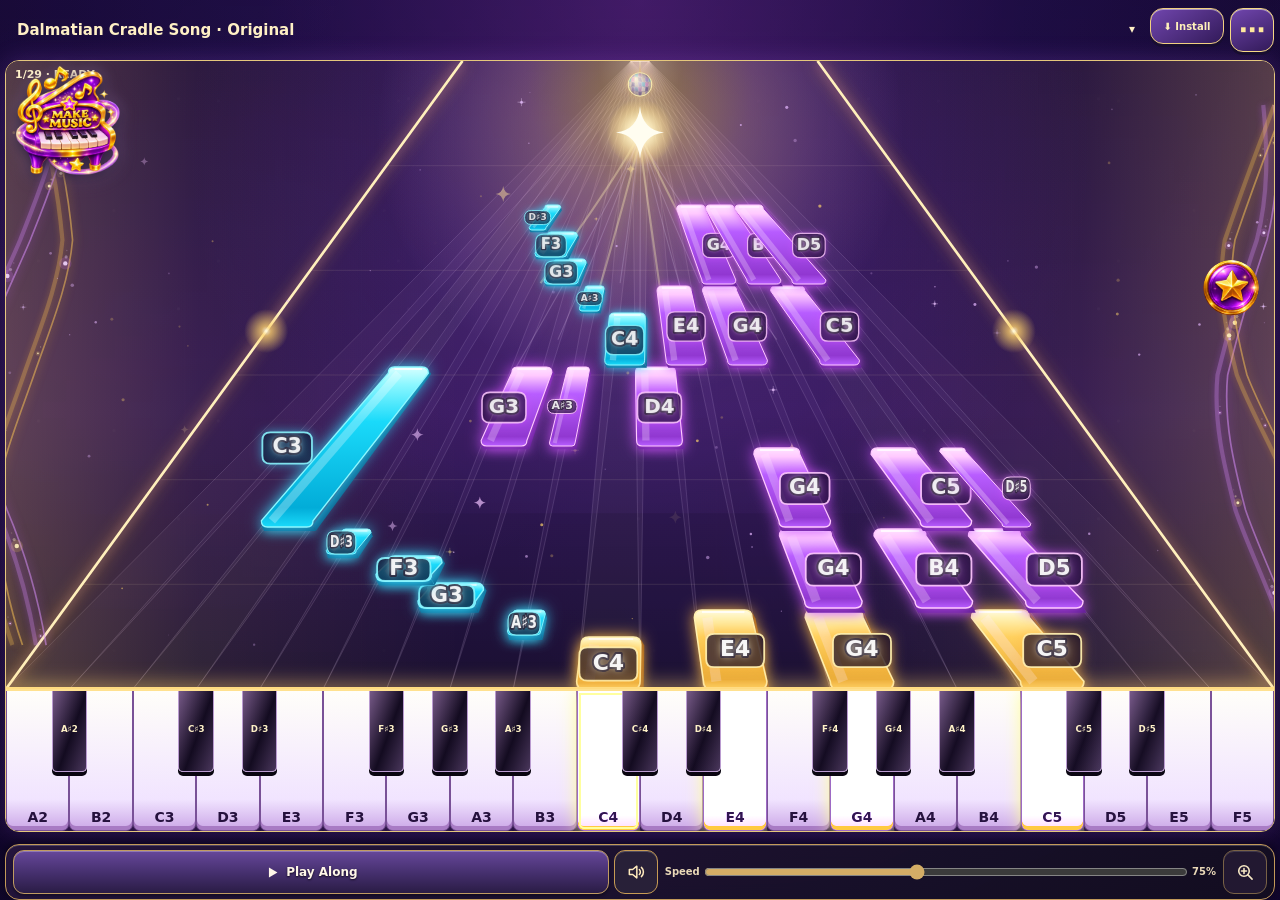
==== commit 66e138ac: "Integrate PWA updater with V2.1.16 release and publish V2.1.17" ====
--- a/index.html
+++ b/index.html
@@ -1,16 +1,4 @@
-<!doctype html><html lang="en"><head><meta charset="utf-8">
-<meta property="og:type" content="website">
-<meta property="og:title" content="Aaria's Magical Piano Kingdom">
-<meta property="og:description" content="Learn, play and create music in Aaria's Magical Piano Kingdom!">
-<meta property="og:url" content="https://chinkk-git.github.io/aaria-magical-piano-kingdom/">
-<meta property="og:image" content="https://chinkk-git.github.io/aaria-magical-piano-kingdom/assets/social/aaria-piano-share.jpg">
-<meta property="og:image:width" content="1200">
-<meta property="og:image:height" content="630">
-<meta property="og:image:alt" content="Aaria playing piano in her Magical Piano Kingdom">
-<meta name="twitter:card" content="summary_large_image">
-<meta name="twitter:title" content="Aaria's Magical Piano Kingdom">
-<meta name="twitter:description" content="Learn, play and create music in Aaria's Magical Piano Kingdom!">
-<meta name="twitter:image" content="https://chinkk-git.github.io/aaria-magical-piano-kingdom/assets/social/aaria-piano-share.jpg"><meta name="viewport" content="width=device-width,initial-scale=1,viewport-fit=cover"><title>Aaria’s Magical Piano Kingdom — Piano Hero</title>
+<!doctype html><html lang="en"><head><meta charset="utf-8"><meta name="viewport" content="width=device-width,initial-scale=1,viewport-fit=cover"><title>Aaria’s Magical Piano Kingdom — Piano Hero</title>
 <style>
 *{box-sizing:border-box}body{margin:0;font-family:system-ui,sans-serif;background:#15112c;color:#fff}main{max-width:1100px;margin:auto;padding:14px}h1{font-size:clamp(22px,4vw,34px);margin:8px 0}.muted{color:#d5cce8}.panel{background:#ffffff0d;border:1px solid #ffffff2b;border-radius:17px;padding:15px;margin:12px 0}button,select,input{font:inherit}button{background:#7157ed;color:#fff;border:1px solid #ffffff44;padding:10px 13px;border-radius:12px;cursor:pointer}button:disabled{opacity:.4}button.alt{background:#352d58}button.active{background:#bc4edb}.controls{display:flex;gap:8px;flex-wrap:wrap;align-items:center}.tag{display:inline-block;padding:5px 9px;border-radius:30px;background:#ffffff22;font-size:12px}.warning{border-left:4px solid #f6bd52;padding:10px 12px;background:#f6bd521a;color:#ffe3a0;border-radius:8px}.sheet{overflow:auto;max-height:370px;background:#fff;border-radius:10px}.sheet img{display:block;width:100%;min-width:650px}.rain{width:100%;height:390px;background:#100c25;border-radius:12px;touch-action:none;display:block}.keys{position:relative;display:flex;height:130px;margin:4px 0 10px;touch-action:none}.white{flex:1;background:linear-gradient(white,#c9d4e6);border:1px solid #444;color:#333;border-radius:0 0 6px 6px;padding:0 0 8px;font-size:10px;display:flex;align-items:end;justify-content:center}.black{position:absolute;top:0;height:66%;width:4.5%;z-index:2;background:linear-gradient(#333,#080808);border:1px solid #000;font-size:9px;padding:0 0 6px}.lit{background:#f5bc50!important;color:#111!important}.row{display:flex;gap:12px;flex-wrap:wrap}.row>div{flex:1;min-width:240px}input[type=range]{accent-color:#d78af5}input[type=file]{max-width:100%}select{background:#30294f;color:#fff;border:1px solid #777;padding:9px;border-radius:8px}#photo{max-width:100%;max-height:300px;border-radius:8px}details{margin:8px 0}summary{cursor:pointer}table{border-collapse:collapse;width:100%;font-size:12px}td,th{border-bottom:1px solid #ffffff25;padding:6px;text-align:left}td input{width:64px;background:#292145;color:#fff;border:1px solid #777;padding:5px}#status{color:#ffe3a0;min-height:24px}.sub{font-size:13px;color:#c7c0dc}.progress{height:8px;background:#ffffff22;border-radius:8px;overflow:hidden}.progress div{height:100%;background:#bc8fff;width:0}label{font-size:13px}
 
@@ -49,18 +37,7 @@
 @media(max-height:650px) and (min-width:541px){main{gap:5px}.hero-stage{padding:6px}.avatar-frame{min-height:120px}.keyboard-panel .keys{height:70px}.floating-controls{padding:5px}.keyboard-panel{padding:5px}.keyboard-panel .white{padding-bottom:5px}}
 @media(orientation:landscape) and (max-height:540px){main{grid-template-rows:auto minmax(105px,1fr) auto auto;gap:4px;padding:4px max(7px,env(safe-area-inset-right)) 4px max(7px,env(safe-area-inset-left))}.compact-title{min-height:34px;flex-wrap:nowrap;gap:5px}.kingdom-brand{font-size:clamp(14px,2vw,20px)}.compact-title button,.compact-title select{min-height:32px!important;font-size:11px!important;padding:4px 7px!important}.hero-stage{min-height:0;padding:5px;gap:6px;grid-template-columns:minmax(85px,13%) minmax(0,1fr) minmax(145px,18%)}.avatar-frame{min-height:90px;height:100%;max-height:130px}.aria-message{font-size:10px;padding:4px;margin-top:3px}.mode-choice{min-height:32px;padding:4px;font-size:11px}.highway-head{padding:4px 7px}.stage-legend{padding:3px 6px;font-size:9px}.floating-controls{padding:4px 7px;gap:2px}.floating-controls button{min-height:32px;padding:4px 8px;font-size:11px}.floating-controls .extras{gap:6px}.extras label{font-size:10px}.extras input[type=range]{width:min(18vw,120px)}.extras select{min-height:29px;font-size:10px}.keyboard-panel{padding:4px 7px}.keyboard-heading{margin-bottom:2px}.keyboard-heading b{font-size:12px}.keyboard-heading span{font-size:10px}.keyboard-actions button{min-height:28px;font-size:10px}.keyboard-panel .keys{height:clamp(50px,16vh,76px)}.keyboard-panel .white{padding-bottom:3px;font-size:11px}.keyboard-panel .black{font-size:8px}.physical-range{font-size:8px}}
 @media(prefers-reduced-motion:reduce){*,*::before,*::after{scroll-behavior:auto!important;animation-duration:.01ms!important;animation-iteration-count:1!important;transition-duration:.01ms!important}}
-</style><link rel="stylesheet" href="./piano-hero-v2.css?v=aaria-piano-v1.14.0"><style id="note-impact-style">.keyboard-panel .white.impact-lit,.keyboard-panel .black.impact-lit{animation:piano-impact-key .36s ease-out both}.keyboard-panel .white.impact-lit{--impact-shadow:0 0 22px var(--impact-color),inset 0 -5px var(--impact-color)}.keyboard-panel .black.impact-lit{--impact-shadow:0 0 18px var(--impact-color)}@keyframes piano-impact-key{0%{filter:brightness(1);box-shadow:none}20%{filter:brightness(1.2);box-shadow:var(--impact-shadow)}100%{filter:brightness(1);box-shadow:none}}@media(prefers-reduced-motion:reduce){.keyboard-panel .white.impact-lit,.keyboard-panel .black.impact-lit{animation:none;filter:brightness(1.12);box-shadow:var(--impact-shadow)}}</style><style id="listen-preference-style">.listen-toggle[aria-pressed="true"]{border-color:#ffe08a;color:#fff0b7;box-shadow:0 0 12px #ffd67a55}.listen-toggle[aria-pressed="false"]{opacity:.85}</style><style id="pwa-update-style">.app-update-controls{display:grid;gap:7px;margin:8px 0}.app-update-controls button{min-height:48px;padding:9px 12px;border:1px solid #f0cd84;border-radius:12px;background:linear-gradient(135deg,#56317c,#271447);color:#fff;font:700 15px system-ui}.app-update-controls button:focus-visible{outline:3px solid #fff1bd;outline-offset:2px}.app-update-controls button[hidden]{display:none}.app-update-controls p{margin:0;font-size:13px;line-height:1.4}</style><link rel="stylesheet" href="./v2.1-ui.css?v=aaria-piano-v2.1.16"><link rel="stylesheet" href="./royal-hall.css?v=royal-hall-preview-1"><link rel="stylesheet" href="./royal-vault.css?v=royal-vault-preview-1"><style id="sharing-welcome-style">
-#sharingWelcome{position:fixed;inset:0;margin:0;padding:max(18px,env(safe-area-inset-top)) 16px max(18px,env(safe-area-inset-bottom));width:100%;height:100%;max-width:none;max-height:none;border:0;overflow:auto;align-items:center;justify-content:center;background:radial-gradient(ellipse at 50% 0,#65399b 0,#28194c 52%,#100e29 100%);color:#fff}
-#sharingWelcome[open]{display:flex}#sharingWelcome::backdrop{background:#100e29}
-.welcome-card{width:min(100%,620px);text-align:center;border:1px solid #f1ceff69;border-radius:26px;padding:clamp(16px,4vw,30px);background:linear-gradient(140deg,#ffffff19,#ffffff08);box-shadow:0 18px 60px #0008}
-.welcome-art{display:block;width:100%;height:auto;aspect-ratio:1.905;object-fit:cover;border-radius:17px;border:1px solid #e8c4ff77;box-shadow:0 8px 28px #08031390}
-.welcome-title{margin:18px 0 4px;color:#ffe6a6;font-size:clamp(25px,6vw,38px);line-height:1.12;text-shadow:0 2px 12px #e99a3277}
-.welcome-subtitle{margin:0 0 20px;color:#f8dcff;font-size:clamp(16px,3.7vw,21px);font-weight:750}
-.welcome-actions{display:grid;grid-template-columns:1fr 1fr;gap:12px}.welcome-actions button{min-height:56px;border-radius:16px;font-size:clamp(16px,3.5vw,19px);font-weight:800}
-#sharingWelcome button:focus-visible{outline:3px solid #ffe39a;outline-offset:3px}
-@media(max-width:440px){#sharingWelcome{padding-left:12px;padding-right:12px}.welcome-card{padding:14px;border-radius:22px}.welcome-actions{grid-template-columns:1fr;gap:9px}.welcome-actions button{min-height:54px}}
-</style>
-</head><body><div
+</style><link rel="stylesheet" href="./piano-hero-v2.css?v=aaria-piano-v1.14.0"><style id="note-impact-style">.keyboard-panel .white.impact-lit,.keyboard-panel .black.impact-lit{animation:piano-impact-key .36s ease-out both}.keyboard-panel .white.impact-lit{--impact-shadow:0 0 22px var(--impact-color),inset 0 -5px var(--impact-color)}.keyboard-panel .black.impact-lit{--impact-shadow:0 0 18px var(--impact-color)}@keyframes piano-impact-key{0%{filter:brightness(1);box-shadow:none}20%{filter:brightness(1.2);box-shadow:var(--impact-shadow)}100%{filter:brightness(1);box-shadow:none}}@media(prefers-reduced-motion:reduce){.keyboard-panel .white.impact-lit,.keyboard-panel .black.impact-lit{animation:none;filter:brightness(1.12);box-shadow:var(--impact-shadow)}}</style><style id="listen-preference-style">.listen-toggle[aria-pressed="true"]{border-color:#ffe08a;color:#fff0b7;box-shadow:0 0 12px #ffd67a55}.listen-toggle[aria-pressed="false"]{opacity:.85}</style><style id="pwa-update-style">.app-update-controls{display:grid;gap:7px;margin:8px 0}.app-update-controls button{min-height:48px;padding:9px 12px;border:1px solid #f0cd84;border-radius:12px;background:linear-gradient(135deg,#56317c,#271447);color:#fff;font:700 15px system-ui}.app-update-controls button:focus-visible{outline:3px solid #fff1bd;outline-offset:2px}.app-update-controls button[hidden]{display:none}.app-update-controls p{margin:0;font-size:13px;line-height:1.4}</style><link rel="stylesheet" href="./v2.1-ui.css?v=aaria-piano-v2.1.17"><link rel="stylesheet" href="./royal-hall.css?v=royal-hall-preview-1"><link rel="stylesheet" href="./royal-vault.css?v=royal-vault-preview-1"></head><body><div
 
 id="pianoApp"><main
 
@@ -420,16 +397,4 @@
 window.AariaV21Engine={state:()=>({layout:pianoLayout,songId:activeSongId,playbackStatus:mode,pausedMode,soundEnabled:listenEnabled,speed,currentMeasure:bar,total:TOTAL,barLengths:Array.from({length:TOTAL},(_,i)=>barLength(i+1)),zoom:referenceWhiteKeys,loopEnabled,loopStart,loopEnd}),setSound:setListenEnabled,startPlayAlong:()=>{playAlongAudio=pianoLayout==='hero';startMode(pianoLayout==='classic'?'learn':'follow')},pause:togglePause,resume:togglePause,setMeasure:n=>setBar(Math.max(1,Math.min(TOTAL,Math.round(Number(n)||1)))),setLoop:(start,end,enabled)=>{const a=Math.max(1,Math.min(TOTAL,Math.round(Number(start)||1))),b=Math.max(a,Math.min(TOTAL,Math.round(Number(end)||a)));loopStart=a;loopEnd=b;loopEnabled=!!enabled;$('loopRange').value=loopEnabled?'1':'0';if(loopEnabled&&(bar<a||bar>b))setBar(a);$('status').textContent=loopEnabled?`Repeating measures ${a} through ${b}.`:'Loop is off.'},setSpeed:n=>{$('speed').value=Math.max(+$('speed').min,Math.min(+$('speed').max,Number(n)));$('speed').dispatchEvent(new Event('input',{bubbles:true}))}};
 window.AariaPianoPlaybackIsBusy=()=>['countdown','follow','learn','listen'].includes(mode);
 })();
-</script><script src="./r2-music.js?v=aaria-piano-r2.2" defer></script><script src="./r2-image.js?v=aaria-piano-r2.2" defer></script><script src="./song-import.js?v=aaria-piano-r2.5" defer></script><script src="./my-songs.js?v=aaria-piano-r2.6" defer></script><script src="./v2.1-ui.js?v=aaria-piano-v2.1.16" defer></script><button id="installHelp" type="button" aria-label="Install Piano Kingdom">⬇ Install</button><dialog id="installDialog" aria-label="Install Piano Kingdom"><h2>✨ Take the magic home!</h2><p id="installInstructions"></p><div class="install-actions"><button type="button" id="nativeInstall" hidden>Install app</button><button type="button" id="closeInstall" class="alt">Close</button></div></dialog><script>(function(){let pending=null;const btn=document.getElementById('installHelp'),dlg=document.getElementById('installDialog'),native=document.getElementById('nativeInstall'),instructions=document.getElementById('installInstructions');const standalone=()=>matchMedia('(display-mode: standalone)').matches||navigator.standalone===true;if(standalone()){btn.hidden=true;return}window.addEventListener('beforeinstallprompt',e=>{e.preventDefault();pending=e;native.hidden=false});window.addEventListener('appinstalled',()=>{btn.hidden=true;dlg.close();pending=null});btn.addEventListener('click',()=>{const ios=/iPhone|iPad|iPod/.test(navigator.userAgent)||(navigator.platform==='MacIntel'&&navigator.maxTouchPoints>1);const ua=navigator.userAgent,whatsapp=/WhatsApp/i.test(ua),android=/Android/i.test(ua),safari=/Safari/i.test(ua)&&!/Chrome|CriOS|Edg/i.test(ua);instructions.textContent=pending?'Tap Install to add the app to your home screen.':ios?(whatsapp?'In WhatsApp, open this page in Safari. In Safari, tap Share, then Add to Home Screen.':'In Safari, tap Share, then Add to Home Screen. If the option is missing, check Safari’s Share menu options.'):whatsapp&&android?'In WhatsApp, open the ⋮ menu and choose Open in browser. In Chrome, tap ⋮ and choose Install app or Add to Home screen if offered.':android?'In Chrome, open the browser menu (⋮) and choose Install app or Add to Home screen if offered. If it is not listed, keep using the app in this browser.':safari?'In Safari, choose File → Add to Dock if the option is shown. Otherwise keep using the app in this browser.':'Open the browser menu and choose Install app or Add to Home screen if offered. If it is not listed, keep using the app in this browser.';native.hidden=!pending;dlg.showModal()});native.addEventListener('click',async()=>{if(!pending)return;const p=pending;pending=null;native.hidden=true;await p.prompt();dlg.close()});document.getElementById('closeInstall').addEventListener('click',()=>dlg.close())})();</script></div><script src="./pwa-diagnostics.js?v=aaria-pwa-diagnostics-1.2"></script><script src="./r2-install.js?v=aaria-piano-r2.7"></script><script src="./pwa-update.js?v=aaria-pwa-update-1.3" defer></script><script src="./shared-song-loader.js"></script><script src="./royal-hall.js?v=royal-hall-preview-1"></script><script src="./royal-vault.js?v=royal-vault-preview-1"></script><dialog id="sharingWelcome" aria-labelledby="welcomeTitle">
-<div class="welcome-card"><img class="welcome-art" src="./assets/social/aaria-piano-share.jpg" width="1200" height="630" alt="Aaria playing piano in her Magical Piano Kingdom">
-<h1 class="welcome-title" id="welcomeTitle">Aaria's Magical Piano Kingdom</h1><p class="welcome-subtitle">Learn • Play • Create Music!</p>
-<div class="welcome-actions"><button id="welcomeInstallApp" type="button">Install App</button><button id="welcomeOpenApp" class="alt" type="button">Open in Browser</button></div>
-</div></dialog>
-<script id="sharing-welcome-controller">(function(){
-const screen=document.getElementById('sharingWelcome'),install=document.getElementById('welcomeInstallApp'),open=document.getElementById('welcomeOpenApp');
-const standalone=()=>matchMedia('(display-mode: standalone)').matches||navigator.standalone===true;
-const enterApp=()=>{if(screen.open)screen.close();const url=new URL(location.href);url.searchParams.delete('welcome');history.replaceState(history.state,'',url.pathname+url.search+url.hash)};
-if(new URLSearchParams(location.search).get('welcome')==='1'&&!standalone()){screen.showModal();open.focus({preventScroll:true})}
-open.addEventListener('click',enterApp);install.addEventListener('click',()=>{document.getElementById('installHelp').click();const native=document.getElementById('nativeInstall');if(!native.hidden)native.click()});window.addEventListener('appinstalled',enterApp);
-})();</script>
-</body></html>
+</script><script src="./r2-music.js?v=aaria-piano-r2.2" defer></script><script src="./r2-image.js?v=aaria-piano-r2.2" defer></script><script src="./song-import.js?v=aaria-piano-r2.5" defer></script><script src="./my-songs.js?v=aaria-piano-r2.6" defer></script><script src="./v2.1-ui.js?v=aaria-piano-v2.1.17" defer></script><button id="installHelp" type="button" aria-label="Install Piano Kingdom">⬇ Install</button><dialog id="installDialog" aria-label="Install Piano Kingdom"><h2>✨ Take the magic home!</h2><p id="installInstructions"></p><div class="install-actions"><button type="button" id="nativeInstall" hidden>Install app</button><button type="button" id="closeInstall" class="alt">Close</button></div></dialog><script>(function(){let pending=null;const btn=document.getElementById('installHelp'),dlg=document.getElementById('installDialog'),native=document.getElementById('nativeInstall'),instructions=document.getElementById('installInstructions');const standalone=()=>matchMedia('(display-mode: standalone)').matches||navigator.standalone===true;if(standalone()){btn.hidden=true;return}window.addEventListener('beforeinstallprompt',e=>{e.preventDefault();pending=e;native.hidden=false});window.addEventListener('appinstalled',()=>{btn.hidden=true;dlg.close();pending=null});btn.addEventListener('click',()=>{const ios=/iPhone|iPad|iPod/.test(navigator.userAgent);instructions.textContent=pending?'Tap Install to add the app to your home screen.':ios?'In Safari, tap Share, then Add to Home Screen. If the option is missing, check Safari’s Share menu options.':/Android/i.test(navigator.userAgent)?'In Chrome, open the browser menu (⋮) and choose Install app or Add to Home screen if offered. If it is not listed, keep using the app in this browser.':'Open the browser menu and choose Install app or Add to Home screen if offered. If it is not listed, keep using the app in this browser.';native.hidden=!pending;dlg.showModal()});native.addEventListener('click',async()=>{if(!pending)return;const p=pending;pending=null;native.hidden=true;await p.prompt();dlg.close()});document.getElementById('closeInstall').addEventListener('click',()=>dlg.close())})();</script></div><script src="./pwa-diagnostics.js?v=aaria-pwa-diagnostics-1.2"></script><script src="./r2-install.js?v=aaria-piano-r2.7"></script><script src="./pwa-update.js?v=aaria-pwa-update-1.3" defer></script><script src="./shared-song-loader.js"></script><script src="./royal-hall.js?v=royal-hall-preview-1"></script><script src="./royal-vault.js?v=royal-vault-preview-1"></script></body></html>
--- a/v2.1-ui.css
+++ b/v2.1-ui.css
@@ -491,6 +491,10 @@
 .v21-star-assembly[data-side="left"] .v21-wheel[data-state="open"] .v21-wheel-visual{transform:scaleX(-1)!important}
 .v21-make-music{touch-action:none;cursor:grab;user-select:none;-webkit-user-select:none}.v21-make-music[data-dragging="true"]{cursor:grabbing;animation-play-state:paused}.v21-make-music-art{pointer-events:none;-webkit-user-drag:none}
 
+/* Update availability is shown without changing the overflow button hit target. */
+.v21-overflow-trigger{position:relative}
+.v21-update-dot{position:absolute;top:3px;right:3px;width:9px;height:9px;border:2px solid #30164f;border-radius:50%;background:#ff5470;box-shadow:0 0 0 1px #ffe49a;pointer-events:none}
+.v21-update-dot[hidden]{display:none}
 /* Match the collapsed trigger to the approved center in the six-piece Magic Star art.
    The existing center-star.png is used as a source crop, so open and closed artwork share pixels. */
 .v21-star{overflow:hidden!important;border:0!important;padding:0!important;background:transparent!important;box-shadow:none!important}
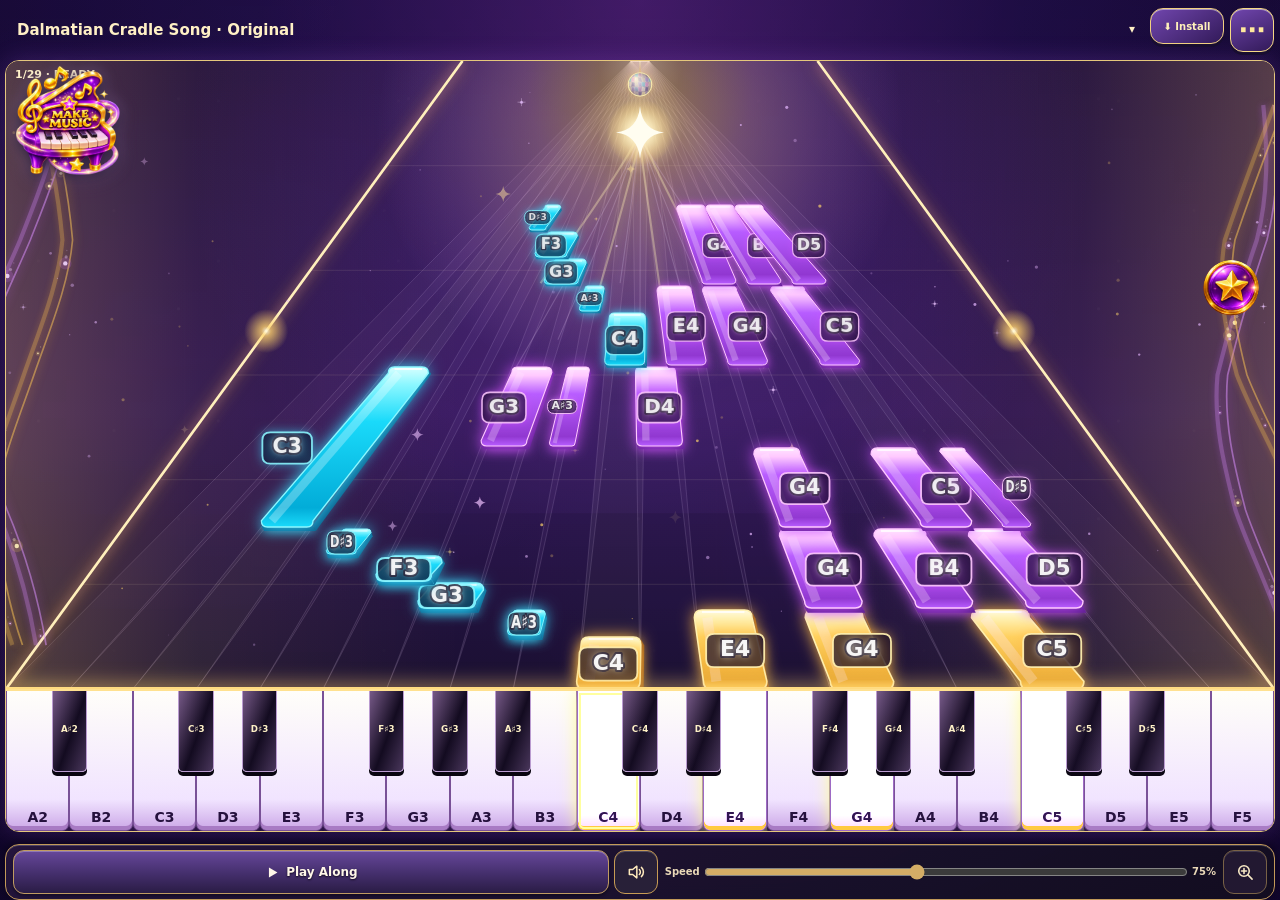
==== commit e5f039ea: "Merge latest main into PR 66 and add sharing acceptance" ====
--- a/index.html
+++ b/index.html
@@ -1,4 +1,16 @@
-<!doctype html><html lang="en"><head><meta charset="utf-8"><meta name="viewport" content="width=device-width,initial-scale=1,viewport-fit=cover"><title>Aaria’s Magical Piano Kingdom — Piano Hero</title>
+<!doctype html><html lang="en"><head><meta charset="utf-8">
+<meta property="og:type" content="website">
+<meta property="og:title" content="Aaria's Magical Piano Kingdom">
+<meta property="og:description" content="Learn, play and create music in Aaria's Magical Piano Kingdom!">
+<meta property="og:url" content="https://chinkk-git.github.io/aaria-magical-piano-kingdom/">
+<meta property="og:image" content="https://chinkk-git.github.io/aaria-magical-piano-kingdom/assets/social/aaria-piano-share.jpg">
+<meta property="og:image:width" content="1200">
+<meta property="og:image:height" content="630">
+<meta property="og:image:alt" content="Aaria playing piano in her Magical Piano Kingdom">
+<meta name="twitter:card" content="summary_large_image">
+<meta name="twitter:title" content="Aaria's Magical Piano Kingdom">
+<meta name="twitter:description" content="Learn, play and create music in Aaria's Magical Piano Kingdom!">
+<meta name="twitter:image" content="https://chinkk-git.github.io/aaria-magical-piano-kingdom/assets/social/aaria-piano-share.jpg"><meta name="viewport" content="width=device-width,initial-scale=1,viewport-fit=cover"><title>Aaria’s Magical Piano Kingdom — Piano Hero</title>
 <style>
 *{box-sizing:border-box}body{margin:0;font-family:system-ui,sans-serif;background:#15112c;color:#fff}main{max-width:1100px;margin:auto;padding:14px}h1{font-size:clamp(22px,4vw,34px);margin:8px 0}.muted{color:#d5cce8}.panel{background:#ffffff0d;border:1px solid #ffffff2b;border-radius:17px;padding:15px;margin:12px 0}button,select,input{font:inherit}button{background:#7157ed;color:#fff;border:1px solid #ffffff44;padding:10px 13px;border-radius:12px;cursor:pointer}button:disabled{opacity:.4}button.alt{background:#352d58}button.active{background:#bc4edb}.controls{display:flex;gap:8px;flex-wrap:wrap;align-items:center}.tag{display:inline-block;padding:5px 9px;border-radius:30px;background:#ffffff22;font-size:12px}.warning{border-left:4px solid #f6bd52;padding:10px 12px;background:#f6bd521a;color:#ffe3a0;border-radius:8px}.sheet{overflow:auto;max-height:370px;background:#fff;border-radius:10px}.sheet img{display:block;width:100%;min-width:650px}.rain{width:100%;height:390px;background:#100c25;border-radius:12px;touch-action:none;display:block}.keys{position:relative;display:flex;height:130px;margin:4px 0 10px;touch-action:none}.white{flex:1;background:linear-gradient(white,#c9d4e6);border:1px solid #444;color:#333;border-radius:0 0 6px 6px;padding:0 0 8px;font-size:10px;display:flex;align-items:end;justify-content:center}.black{position:absolute;top:0;height:66%;width:4.5%;z-index:2;background:linear-gradient(#333,#080808);border:1px solid #000;font-size:9px;padding:0 0 6px}.lit{background:#f5bc50!important;color:#111!important}.row{display:flex;gap:12px;flex-wrap:wrap}.row>div{flex:1;min-width:240px}input[type=range]{accent-color:#d78af5}input[type=file]{max-width:100%}select{background:#30294f;color:#fff;border:1px solid #777;padding:9px;border-radius:8px}#photo{max-width:100%;max-height:300px;border-radius:8px}details{margin:8px 0}summary{cursor:pointer}table{border-collapse:collapse;width:100%;font-size:12px}td,th{border-bottom:1px solid #ffffff25;padding:6px;text-align:left}td input{width:64px;background:#292145;color:#fff;border:1px solid #777;padding:5px}#status{color:#ffe3a0;min-height:24px}.sub{font-size:13px;color:#c7c0dc}.progress{height:8px;background:#ffffff22;border-radius:8px;overflow:hidden}.progress div{height:100%;background:#bc8fff;width:0}label{font-size:13px}
 
@@ -37,7 +49,18 @@
 @media(max-height:650px) and (min-width:541px){main{gap:5px}.hero-stage{padding:6px}.avatar-frame{min-height:120px}.keyboard-panel .keys{height:70px}.floating-controls{padding:5px}.keyboard-panel{padding:5px}.keyboard-panel .white{padding-bottom:5px}}
 @media(orientation:landscape) and (max-height:540px){main{grid-template-rows:auto minmax(105px,1fr) auto auto;gap:4px;padding:4px max(7px,env(safe-area-inset-right)) 4px max(7px,env(safe-area-inset-left))}.compact-title{min-height:34px;flex-wrap:nowrap;gap:5px}.kingdom-brand{font-size:clamp(14px,2vw,20px)}.compact-title button,.compact-title select{min-height:32px!important;font-size:11px!important;padding:4px 7px!important}.hero-stage{min-height:0;padding:5px;gap:6px;grid-template-columns:minmax(85px,13%) minmax(0,1fr) minmax(145px,18%)}.avatar-frame{min-height:90px;height:100%;max-height:130px}.aria-message{font-size:10px;padding:4px;margin-top:3px}.mode-choice{min-height:32px;padding:4px;font-size:11px}.highway-head{padding:4px 7px}.stage-legend{padding:3px 6px;font-size:9px}.floating-controls{padding:4px 7px;gap:2px}.floating-controls button{min-height:32px;padding:4px 8px;font-size:11px}.floating-controls .extras{gap:6px}.extras label{font-size:10px}.extras input[type=range]{width:min(18vw,120px)}.extras select{min-height:29px;font-size:10px}.keyboard-panel{padding:4px 7px}.keyboard-heading{margin-bottom:2px}.keyboard-heading b{font-size:12px}.keyboard-heading span{font-size:10px}.keyboard-actions button{min-height:28px;font-size:10px}.keyboard-panel .keys{height:clamp(50px,16vh,76px)}.keyboard-panel .white{padding-bottom:3px;font-size:11px}.keyboard-panel .black{font-size:8px}.physical-range{font-size:8px}}
 @media(prefers-reduced-motion:reduce){*,*::before,*::after{scroll-behavior:auto!important;animation-duration:.01ms!important;animation-iteration-count:1!important;transition-duration:.01ms!important}}
-</style><link rel="stylesheet" href="./piano-hero-v2.css?v=aaria-piano-v1.14.0"><style id="note-impact-style">.keyboard-panel .white.impact-lit,.keyboard-panel .black.impact-lit{animation:piano-impact-key .36s ease-out both}.keyboard-panel .white.impact-lit{--impact-shadow:0 0 22px var(--impact-color),inset 0 -5px var(--impact-color)}.keyboard-panel .black.impact-lit{--impact-shadow:0 0 18px var(--impact-color)}@keyframes piano-impact-key{0%{filter:brightness(1);box-shadow:none}20%{filter:brightness(1.2);box-shadow:var(--impact-shadow)}100%{filter:brightness(1);box-shadow:none}}@media(prefers-reduced-motion:reduce){.keyboard-panel .white.impact-lit,.keyboard-panel .black.impact-lit{animation:none;filter:brightness(1.12);box-shadow:var(--impact-shadow)}}</style><style id="listen-preference-style">.listen-toggle[aria-pressed="true"]{border-color:#ffe08a;color:#fff0b7;box-shadow:0 0 12px #ffd67a55}.listen-toggle[aria-pressed="false"]{opacity:.85}</style><style id="pwa-update-style">.app-update-controls{display:grid;gap:7px;margin:8px 0}.app-update-controls button{min-height:48px;padding:9px 12px;border:1px solid #f0cd84;border-radius:12px;background:linear-gradient(135deg,#56317c,#271447);color:#fff;font:700 15px system-ui}.app-update-controls button:focus-visible{outline:3px solid #fff1bd;outline-offset:2px}.app-update-controls button[hidden]{display:none}.app-update-controls p{margin:0;font-size:13px;line-height:1.4}</style><link rel="stylesheet" href="./v2.1-ui.css?v=aaria-piano-v2.1.17"><link rel="stylesheet" href="./royal-hall.css?v=royal-hall-preview-1"><link rel="stylesheet" href="./royal-vault.css?v=royal-vault-preview-1"></head><body><div
+</style><link rel="stylesheet" href="./piano-hero-v2.css?v=aaria-piano-v1.14.0"><style id="note-impact-style">.keyboard-panel .white.impact-lit,.keyboard-panel .black.impact-lit{animation:piano-impact-key .36s ease-out both}.keyboard-panel .white.impact-lit{--impact-shadow:0 0 22px var(--impact-color),inset 0 -5px var(--impact-color)}.keyboard-panel .black.impact-lit{--impact-shadow:0 0 18px var(--impact-color)}@keyframes piano-impact-key{0%{filter:brightness(1);box-shadow:none}20%{filter:brightness(1.2);box-shadow:var(--impact-shadow)}100%{filter:brightness(1);box-shadow:none}}@media(prefers-reduced-motion:reduce){.keyboard-panel .white.impact-lit,.keyboard-panel .black.impact-lit{animation:none;filter:brightness(1.12);box-shadow:var(--impact-shadow)}}</style><style id="listen-preference-style">.listen-toggle[aria-pressed="true"]{border-color:#ffe08a;color:#fff0b7;box-shadow:0 0 12px #ffd67a55}.listen-toggle[aria-pressed="false"]{opacity:.85}</style><style id="pwa-update-style">.app-update-controls{display:grid;gap:7px;margin:8px 0}.app-update-controls button{min-height:48px;padding:9px 12px;border:1px solid #f0cd84;border-radius:12px;background:linear-gradient(135deg,#56317c,#271447);color:#fff;font:700 15px system-ui}.app-update-controls button:focus-visible{outline:3px solid #fff1bd;outline-offset:2px}.app-update-controls button[hidden]{display:none}.app-update-controls p{margin:0;font-size:13px;line-height:1.4}</style><link rel="stylesheet" href="./v2.1-ui.css?v=aaria-piano-v2.1.17"><link rel="stylesheet" href="./royal-hall.css?v=royal-hall-preview-1"><link rel="stylesheet" href="./royal-vault.css?v=royal-vault-preview-1"><style id="sharing-welcome-style">
+#sharingWelcome{position:fixed;inset:0;margin:0;padding:max(18px,env(safe-area-inset-top)) 16px max(18px,env(safe-area-inset-bottom));width:100%;height:100%;max-width:none;max-height:none;border:0;overflow:auto;align-items:center;justify-content:center;background:radial-gradient(ellipse at 50% 0,#65399b 0,#28194c 52%,#100e29 100%);color:#fff}
+#sharingWelcome[open]{display:flex}#sharingWelcome::backdrop{background:#100e29}
+.welcome-card{width:min(100%,620px);text-align:center;border:1px solid #f1ceff69;border-radius:26px;padding:clamp(16px,4vw,30px);background:linear-gradient(140deg,#ffffff19,#ffffff08);box-shadow:0 18px 60px #0008}
+.welcome-art{display:block;width:100%;height:auto;aspect-ratio:1.905;object-fit:cover;border-radius:17px;border:1px solid #e8c4ff77;box-shadow:0 8px 28px #08031390}
+.welcome-title{margin:18px 0 4px;color:#ffe6a6;font-size:clamp(25px,6vw,38px);line-height:1.12;text-shadow:0 2px 12px #e99a3277}
+.welcome-subtitle{margin:0 0 20px;color:#f8dcff;font-size:clamp(16px,3.7vw,21px);font-weight:750}
+.welcome-actions{display:grid;grid-template-columns:1fr 1fr;gap:12px}.welcome-actions button{min-height:56px;border-radius:16px;font-size:clamp(16px,3.5vw,19px);font-weight:800}
+#sharingWelcome button:focus-visible{outline:3px solid #ffe39a;outline-offset:3px}
+@media(max-width:440px){#sharingWelcome{padding-left:12px;padding-right:12px}.welcome-card{padding:14px;border-radius:22px}.welcome-actions{grid-template-columns:1fr;gap:9px}.welcome-actions button{min-height:54px}}
+</style>
+</head><body><div
 
 id="pianoApp"><main
 
@@ -397,4 +420,16 @@
 window.AariaV21Engine={state:()=>({layout:pianoLayout,songId:activeSongId,playbackStatus:mode,pausedMode,soundEnabled:listenEnabled,speed,currentMeasure:bar,total:TOTAL,barLengths:Array.from({length:TOTAL},(_,i)=>barLength(i+1)),zoom:referenceWhiteKeys,loopEnabled,loopStart,loopEnd}),setSound:setListenEnabled,startPlayAlong:()=>{playAlongAudio=pianoLayout==='hero';startMode(pianoLayout==='classic'?'learn':'follow')},pause:togglePause,resume:togglePause,setMeasure:n=>setBar(Math.max(1,Math.min(TOTAL,Math.round(Number(n)||1)))),setLoop:(start,end,enabled)=>{const a=Math.max(1,Math.min(TOTAL,Math.round(Number(start)||1))),b=Math.max(a,Math.min(TOTAL,Math.round(Number(end)||a)));loopStart=a;loopEnd=b;loopEnabled=!!enabled;$('loopRange').value=loopEnabled?'1':'0';if(loopEnabled&&(bar<a||bar>b))setBar(a);$('status').textContent=loopEnabled?`Repeating measures ${a} through ${b}.`:'Loop is off.'},setSpeed:n=>{$('speed').value=Math.max(+$('speed').min,Math.min(+$('speed').max,Number(n)));$('speed').dispatchEvent(new Event('input',{bubbles:true}))}};
 window.AariaPianoPlaybackIsBusy=()=>['countdown','follow','learn','listen'].includes(mode);
 })();
-</script><script src="./r2-music.js?v=aaria-piano-r2.2" defer></script><script src="./r2-image.js?v=aaria-piano-r2.2" defer></script><script src="./song-import.js?v=aaria-piano-r2.5" defer></script><script src="./my-songs.js?v=aaria-piano-r2.6" defer></script><script src="./v2.1-ui.js?v=aaria-piano-v2.1.17" defer></script><button id="installHelp" type="button" aria-label="Install Piano Kingdom">⬇ Install</button><dialog id="installDialog" aria-label="Install Piano Kingdom"><h2>✨ Take the magic home!</h2><p id="installInstructions"></p><div class="install-actions"><button type="button" id="nativeInstall" hidden>Install app</button><button type="button" id="closeInstall" class="alt">Close</button></div></dialog><script>(function(){let pending=null;const btn=document.getElementById('installHelp'),dlg=document.getElementById('installDialog'),native=document.getElementById('nativeInstall'),instructions=document.getElementById('installInstructions');const standalone=()=>matchMedia('(display-mode: standalone)').matches||navigator.standalone===true;if(standalone()){btn.hidden=true;return}window.addEventListener('beforeinstallprompt',e=>{e.preventDefault();pending=e;native.hidden=false});window.addEventListener('appinstalled',()=>{btn.hidden=true;dlg.close();pending=null});btn.addEventListener('click',()=>{const ios=/iPhone|iPad|iPod/.test(navigator.userAgent);instructions.textContent=pending?'Tap Install to add the app to your home screen.':ios?'In Safari, tap Share, then Add to Home Screen. If the option is missing, check Safari’s Share menu options.':/Android/i.test(navigator.userAgent)?'In Chrome, open the browser menu (⋮) and choose Install app or Add to Home screen if offered. If it is not listed, keep using the app in this browser.':'Open the browser menu and choose Install app or Add to Home screen if offered. If it is not listed, keep using the app in this browser.';native.hidden=!pending;dlg.showModal()});native.addEventListener('click',async()=>{if(!pending)return;const p=pending;pending=null;native.hidden=true;await p.prompt();dlg.close()});document.getElementById('closeInstall').addEventListener('click',()=>dlg.close())})();</script></div><script src="./pwa-diagnostics.js?v=aaria-pwa-diagnostics-1.2"></script><script src="./r2-install.js?v=aaria-piano-r2.7"></script><script src="./pwa-update.js?v=aaria-pwa-update-1.3" defer></script><script src="./shared-song-loader.js"></script><script src="./royal-hall.js?v=royal-hall-preview-1"></script><script src="./royal-vault.js?v=royal-vault-preview-1"></script></body></html>
+</script><script src="./r2-music.js?v=aaria-piano-r2.2" defer></script><script src="./r2-image.js?v=aaria-piano-r2.2" defer></script><script src="./song-import.js?v=aaria-piano-r2.5" defer></script><script src="./my-songs.js?v=aaria-piano-r2.6" defer></script><script src="./v2.1-ui.js?v=aaria-piano-v2.1.17" defer></script><button id="installHelp" type="button" aria-label="Install Piano Kingdom">⬇ Install</button><dialog id="installDialog" aria-label="Install Piano Kingdom"><h2>✨ Take the magic home!</h2><p id="installInstructions"></p><div class="install-actions"><button type="button" id="nativeInstall" hidden>Install app</button><button type="button" id="closeInstall" class="alt">Close</button></div></dialog><script>(function(){let pending=null;const btn=document.getElementById('installHelp'),dlg=document.getElementById('installDialog'),native=document.getElementById('nativeInstall'),instructions=document.getElementById('installInstructions');const standalone=()=>matchMedia('(display-mode: standalone)').matches||navigator.standalone===true;if(standalone()){btn.hidden=true;return}window.addEventListener('beforeinstallprompt',e=>{e.preventDefault();pending=e;native.hidden=false});window.addEventListener('appinstalled',()=>{btn.hidden=true;dlg.close();pending=null});btn.addEventListener('click',()=>{const ios=/iPhone|iPad|iPod/.test(navigator.userAgent)||(navigator.platform==='MacIntel'&&navigator.maxTouchPoints>1),ua=navigator.userAgent,whatsapp=/WhatsApp/i.test(ua),android=/Android/i.test(ua),safari=/Safari/i.test(ua)&&!/Chrome|CriOS|Edg/i.test(ua);instructions.textContent=pending?'Tap Install to add the app to your home screen.':ios?(whatsapp?'In WhatsApp, open this page in Safari. In Safari, tap Share, then Add to Home Screen.':'In Safari, tap Share, then Add to Home Screen. If the option is missing, check Safari’s Share menu options.'):whatsapp&&android?'In WhatsApp, open the ⋮ menu and choose Open in browser. In Chrome, tap ⋮ and choose Install app or Add to Home screen if offered.':android?'In Chrome, open the browser menu (⋮) and choose Install app or Add to Home screen if offered. If it is not listed, keep using the app in this browser.':safari?'In Safari, choose File → Add to Dock if the option is shown. Otherwise keep using the app in this browser.':'Open the browser menu and choose Install app or Add to Home screen if offered. If it is not listed, keep using the app in this browser.';native.hidden=!pending;dlg.showModal()});native.addEventListener('click',async()=>{if(!pending)return;const p=pending;pending=null;native.hidden=true;await p.prompt();dlg.close()});document.getElementById('closeInstall').addEventListener('click',()=>dlg.close())})();</script></div><script src="./pwa-diagnostics.js?v=aaria-pwa-diagnostics-1.2"></script><script src="./r2-install.js?v=aaria-piano-r2.7"></script><script src="./pwa-update.js?v=aaria-pwa-update-1.3" defer></script><script src="./shared-song-loader.js"></script><script src="./royal-hall.js?v=royal-hall-preview-1"></script><script src="./royal-vault.js?v=royal-vault-preview-1"></script><dialog id="sharingWelcome" aria-labelledby="welcomeTitle">
+<div class="welcome-card"><img class="welcome-art" src="./assets/social/aaria-piano-share.jpg" width="1200" height="630" alt="Aaria playing piano in her Magical Piano Kingdom">
+<h1 class="welcome-title" id="welcomeTitle">Aaria's Magical Piano Kingdom</h1><p class="welcome-subtitle">Learn • Play • Create Music!</p>
+<div class="welcome-actions"><button id="welcomeInstallApp" type="button">Install App</button><button id="welcomeOpenApp" class="alt" type="button">Open in Browser</button></div>
+</div></dialog>
+<script id="sharing-welcome-controller">(function(){
+const screen=document.getElementById('sharingWelcome'),install=document.getElementById('welcomeInstallApp'),open=document.getElementById('welcomeOpenApp');
+const standalone=()=>matchMedia('(display-mode: standalone)').matches||navigator.standalone===true;
+const enterApp=()=>{if(screen.open)screen.close();const url=new URL(location.href);url.searchParams.delete('welcome');history.replaceState(history.state,'',url.pathname+url.search+url.hash)};
+if(new URLSearchParams(location.search).get('welcome')==='1'&&!standalone()){screen.showModal();open.focus({preventScroll:true})}
+open.addEventListener('click',enterApp);install.addEventListener('click',()=>{document.getElementById('installHelp').click();const native=document.getElementById('nativeInstall');if(!native.hidden)native.click()});window.addEventListener('appinstalled',enterApp);
+})();</script>
+</body></html>
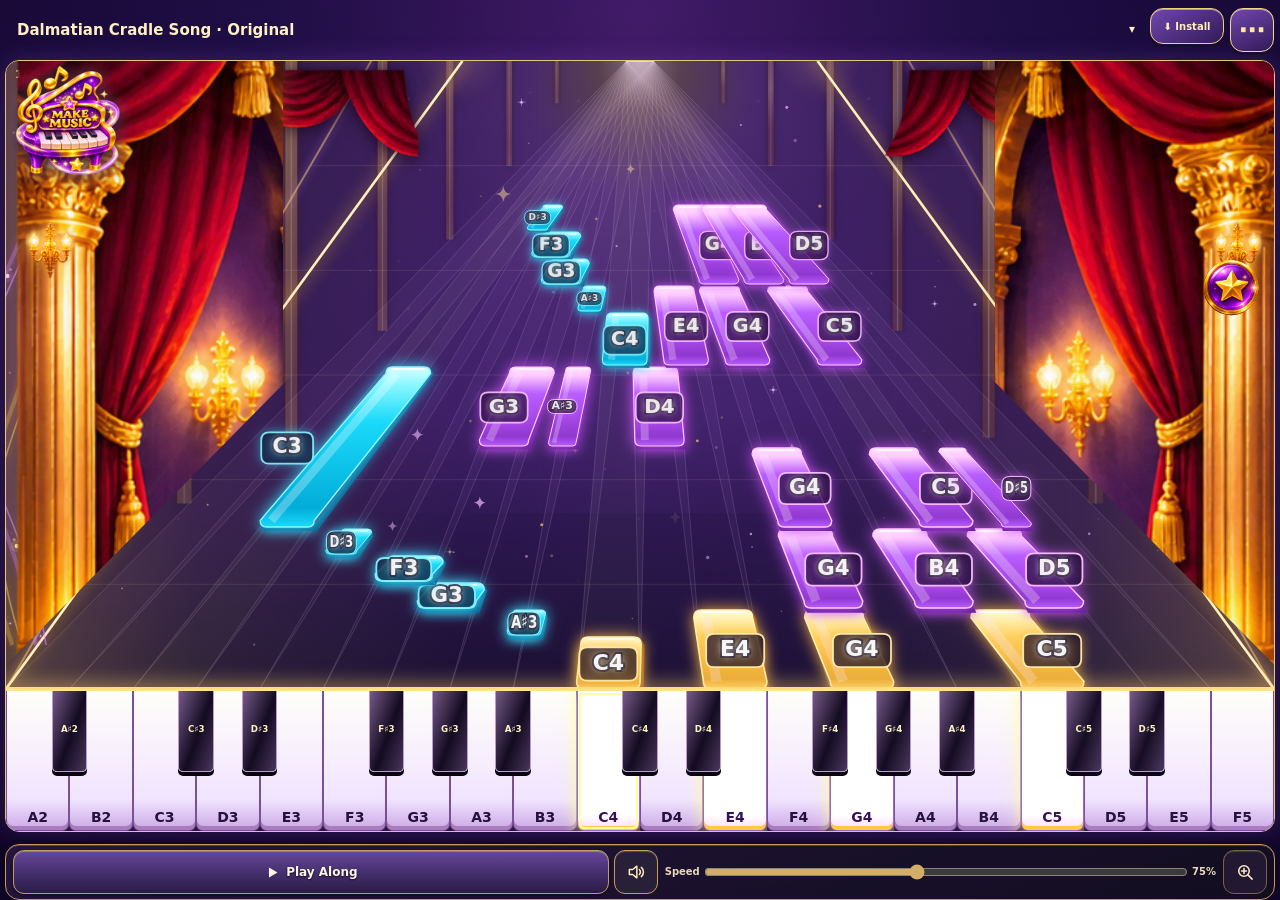
==== commit 05ce7c45: "Make Hero and Royal Hall the launch default" ====
--- a/index.html
+++ b/index.html
@@ -1,16 +1,4 @@
-<!doctype html><html lang="en"><head><meta charset="utf-8">
-<meta property="og:type" content="website">
-<meta property="og:title" content="Aaria's Magical Piano Kingdom">
-<meta property="og:description" content="Learn, play and create music in Aaria's Magical Piano Kingdom!">
-<meta property="og:url" content="https://chinkk-git.github.io/aaria-magical-piano-kingdom/">
-<meta property="og:image" content="https://chinkk-git.github.io/aaria-magical-piano-kingdom/assets/social/aaria-piano-share.jpg">
-<meta property="og:image:width" content="1200">
-<meta property="og:image:height" content="630">
-<meta property="og:image:alt" content="Aaria playing piano in her Magical Piano Kingdom">
-<meta name="twitter:card" content="summary_large_image">
-<meta name="twitter:title" content="Aaria's Magical Piano Kingdom">
-<meta name="twitter:description" content="Learn, play and create music in Aaria's Magical Piano Kingdom!">
-<meta name="twitter:image" content="https://chinkk-git.github.io/aaria-magical-piano-kingdom/assets/social/aaria-piano-share.jpg"><meta name="viewport" content="width=device-width,initial-scale=1,viewport-fit=cover"><title>Aaria’s Magical Piano Kingdom — Piano Hero</title>
+<!doctype html><html lang="en"><head><meta charset="utf-8"><meta name="viewport" content="width=device-width,initial-scale=1,viewport-fit=cover"><title>Aaria’s Magical Piano Kingdom — Piano Hero</title>
 <style>
 *{box-sizing:border-box}body{margin:0;font-family:system-ui,sans-serif;background:#15112c;color:#fff}main{max-width:1100px;margin:auto;padding:14px}h1{font-size:clamp(22px,4vw,34px);margin:8px 0}.muted{color:#d5cce8}.panel{background:#ffffff0d;border:1px solid #ffffff2b;border-radius:17px;padding:15px;margin:12px 0}button,select,input{font:inherit}button{background:#7157ed;color:#fff;border:1px solid #ffffff44;padding:10px 13px;border-radius:12px;cursor:pointer}button:disabled{opacity:.4}button.alt{background:#352d58}button.active{background:#bc4edb}.controls{display:flex;gap:8px;flex-wrap:wrap;align-items:center}.tag{display:inline-block;padding:5px 9px;border-radius:30px;background:#ffffff22;font-size:12px}.warning{border-left:4px solid #f6bd52;padding:10px 12px;background:#f6bd521a;color:#ffe3a0;border-radius:8px}.sheet{overflow:auto;max-height:370px;background:#fff;border-radius:10px}.sheet img{display:block;width:100%;min-width:650px}.rain{width:100%;height:390px;background:#100c25;border-radius:12px;touch-action:none;display:block}.keys{position:relative;display:flex;height:130px;margin:4px 0 10px;touch-action:none}.white{flex:1;background:linear-gradient(white,#c9d4e6);border:1px solid #444;color:#333;border-radius:0 0 6px 6px;padding:0 0 8px;font-size:10px;display:flex;align-items:end;justify-content:center}.black{position:absolute;top:0;height:66%;width:4.5%;z-index:2;background:linear-gradient(#333,#080808);border:1px solid #000;font-size:9px;padding:0 0 6px}.lit{background:#f5bc50!important;color:#111!important}.row{display:flex;gap:12px;flex-wrap:wrap}.row>div{flex:1;min-width:240px}input[type=range]{accent-color:#d78af5}input[type=file]{max-width:100%}select{background:#30294f;color:#fff;border:1px solid #777;padding:9px;border-radius:8px}#photo{max-width:100%;max-height:300px;border-radius:8px}details{margin:8px 0}summary{cursor:pointer}table{border-collapse:collapse;width:100%;font-size:12px}td,th{border-bottom:1px solid #ffffff25;padding:6px;text-align:left}td input{width:64px;background:#292145;color:#fff;border:1px solid #777;padding:5px}#status{color:#ffe3a0;min-height:24px}.sub{font-size:13px;color:#c7c0dc}.progress{height:8px;background:#ffffff22;border-radius:8px;overflow:hidden}.progress div{height:100%;background:#bc8fff;width:0}label{font-size:13px}
 
@@ -49,34 +37,23 @@
 @media(max-height:650px) and (min-width:541px){main{gap:5px}.hero-stage{padding:6px}.avatar-frame{min-height:120px}.keyboard-panel .keys{height:70px}.floating-controls{padding:5px}.keyboard-panel{padding:5px}.keyboard-panel .white{padding-bottom:5px}}
 @media(orientation:landscape) and (max-height:540px){main{grid-template-rows:auto minmax(105px,1fr) auto auto;gap:4px;padding:4px max(7px,env(safe-area-inset-right)) 4px max(7px,env(safe-area-inset-left))}.compact-title{min-height:34px;flex-wrap:nowrap;gap:5px}.kingdom-brand{font-size:clamp(14px,2vw,20px)}.compact-title button,.compact-title select{min-height:32px!important;font-size:11px!important;padding:4px 7px!important}.hero-stage{min-height:0;padding:5px;gap:6px;grid-template-columns:minmax(85px,13%) minmax(0,1fr) minmax(145px,18%)}.avatar-frame{min-height:90px;height:100%;max-height:130px}.aria-message{font-size:10px;padding:4px;margin-top:3px}.mode-choice{min-height:32px;padding:4px;font-size:11px}.highway-head{padding:4px 7px}.stage-legend{padding:3px 6px;font-size:9px}.floating-controls{padding:4px 7px;gap:2px}.floating-controls button{min-height:32px;padding:4px 8px;font-size:11px}.floating-controls .extras{gap:6px}.extras label{font-size:10px}.extras input[type=range]{width:min(18vw,120px)}.extras select{min-height:29px;font-size:10px}.keyboard-panel{padding:4px 7px}.keyboard-heading{margin-bottom:2px}.keyboard-heading b{font-size:12px}.keyboard-heading span{font-size:10px}.keyboard-actions button{min-height:28px;font-size:10px}.keyboard-panel .keys{height:clamp(50px,16vh,76px)}.keyboard-panel .white{padding-bottom:3px;font-size:11px}.keyboard-panel .black{font-size:8px}.physical-range{font-size:8px}}
 @media(prefers-reduced-motion:reduce){*,*::before,*::after{scroll-behavior:auto!important;animation-duration:.01ms!important;animation-iteration-count:1!important;transition-duration:.01ms!important}}
-</style><link rel="stylesheet" href="./piano-hero-v2.css?v=aaria-piano-v1.14.0"><style id="note-impact-style">.keyboard-panel .white.impact-lit,.keyboard-panel .black.impact-lit{animation:piano-impact-key .36s ease-out both}.keyboard-panel .white.impact-lit{--impact-shadow:0 0 22px var(--impact-color),inset 0 -5px var(--impact-color)}.keyboard-panel .black.impact-lit{--impact-shadow:0 0 18px var(--impact-color)}@keyframes piano-impact-key{0%{filter:brightness(1);box-shadow:none}20%{filter:brightness(1.2);box-shadow:var(--impact-shadow)}100%{filter:brightness(1);box-shadow:none}}@media(prefers-reduced-motion:reduce){.keyboard-panel .white.impact-lit,.keyboard-panel .black.impact-lit{animation:none;filter:brightness(1.12);box-shadow:var(--impact-shadow)}}</style><style id="listen-preference-style">.listen-toggle[aria-pressed="true"]{border-color:#ffe08a;color:#fff0b7;box-shadow:0 0 12px #ffd67a55}.listen-toggle[aria-pressed="false"]{opacity:.85}</style><style id="pwa-update-style">.app-update-controls{display:grid;gap:7px;margin:8px 0}.app-update-controls button{min-height:48px;padding:9px 12px;border:1px solid #f0cd84;border-radius:12px;background:linear-gradient(135deg,#56317c,#271447);color:#fff;font:700 15px system-ui}.app-update-controls button:focus-visible{outline:3px solid #fff1bd;outline-offset:2px}.app-update-controls button[hidden]{display:none}.app-update-controls p{margin:0;font-size:13px;line-height:1.4}</style><link rel="stylesheet" href="./v2.1-ui.css?v=aaria-piano-v2.1.17"><link rel="stylesheet" href="./royal-hall.css?v=royal-hall-preview-1"><link rel="stylesheet" href="./royal-vault.css?v=royal-vault-preview-1"><style id="sharing-welcome-style">
-#sharingWelcome{position:fixed;inset:0;margin:0;padding:max(18px,env(safe-area-inset-top)) 16px max(18px,env(safe-area-inset-bottom));width:100%;height:100%;max-width:none;max-height:none;border:0;overflow:auto;align-items:center;justify-content:center;background:radial-gradient(ellipse at 50% 0,#65399b 0,#28194c 52%,#100e29 100%);color:#fff}
-#sharingWelcome[open]{display:flex}#sharingWelcome::backdrop{background:#100e29}
-.welcome-card{width:min(100%,620px);text-align:center;border:1px solid #f1ceff69;border-radius:26px;padding:clamp(16px,4vw,30px);background:linear-gradient(140deg,#ffffff19,#ffffff08);box-shadow:0 18px 60px #0008}
-.welcome-art{display:block;width:100%;height:auto;aspect-ratio:1.905;object-fit:cover;border-radius:17px;border:1px solid #e8c4ff77;box-shadow:0 8px 28px #08031390}
-.welcome-title{margin:18px 0 4px;color:#ffe6a6;font-size:clamp(25px,6vw,38px);line-height:1.12;text-shadow:0 2px 12px #e99a3277}
-.welcome-subtitle{margin:0 0 20px;color:#f8dcff;font-size:clamp(16px,3.7vw,21px);font-weight:750}
-.welcome-actions{display:grid;grid-template-columns:1fr 1fr;gap:12px}.welcome-actions button{min-height:56px;border-radius:16px;font-size:clamp(16px,3.5vw,19px);font-weight:800}
-#sharingWelcome button:focus-visible{outline:3px solid #ffe39a;outline-offset:3px}
-@media(max-width:440px){#sharingWelcome{padding-left:12px;padding-right:12px}.welcome-card{padding:14px;border-radius:22px}.welcome-actions{grid-template-columns:1fr;gap:9px}.welcome-actions button{min-height:54px}}
-</style>
-</head><body><div
+</style><link rel="stylesheet" href="./piano-hero-v2.css?v=aaria-piano-v1.14.0"><style id="note-impact-style">.keyboard-panel .white.impact-lit,.keyboard-panel .black.impact-lit{animation:piano-impact-key .36s ease-out both}.keyboard-panel .white.impact-lit{--impact-shadow:0 0 22px var(--impact-color),inset 0 -5px var(--impact-color)}.keyboard-panel .black.impact-lit{--impact-shadow:0 0 18px var(--impact-color)}@keyframes piano-impact-key{0%{filter:brightness(1);box-shadow:none}20%{filter:brightness(1.2);box-shadow:var(--impact-shadow)}100%{filter:brightness(1);box-shadow:none}}@media(prefers-reduced-motion:reduce){.keyboard-panel .white.impact-lit,.keyboard-panel .black.impact-lit{animation:none;filter:brightness(1.12);box-shadow:var(--impact-shadow)}}</style><style id="listen-preference-style">.listen-toggle[aria-pressed="true"]{border-color:#ffe08a;color:#fff0b7;box-shadow:0 0 12px #ffd67a55}.listen-toggle[aria-pressed="false"]{opacity:.85}</style><style id="pwa-update-style">.app-update-controls{display:grid;gap:7px;margin:8px 0}.app-update-controls button{min-height:48px;padding:9px 12px;border:1px solid #f0cd84;border-radius:12px;background:linear-gradient(135deg,#56317c,#271447);color:#fff;font:700 15px system-ui}.app-update-controls button:focus-visible{outline:3px solid #fff1bd;outline-offset:2px}.app-update-controls button[hidden]{display:none}.app-update-controls p{margin:0;font-size:13px;line-height:1.4}</style><link rel="stylesheet" href="./v2.1-ui.css?v=aaria-piano-v2.1.17"><link rel="stylesheet" href="./royal-hall.css?v=royal-hall-preview-1"><link rel="stylesheet" href="./royal-vault.css?v=royal-vault-preview-1"></head><body><div
 
 id="pianoApp"><main
 
-data-piano-layout="classic">
+data-piano-layout="hero">
 <header class="compact-title"><div class="song-picker"><span id="songPickerButton" role="status" aria-live="polite" aria-label="Current song: Dalmatian Cradle Song">Dalmatian Cradle Song</span><select id="songSelect" aria-hidden="true" tabindex="-1" hidden><option value="cradle">Dalmatian Cradle Song</option><option value="ddlj">DDLJ</option></select></div><span id="classicSongTitle" class="classic-song-title" aria-live="polite"></span><div class="kingdom-brand" aria-label="Aaria’s Magical Piano Kingdom">Aaria’s Magical Piano Kingdom</div><button id="favoriteCurrent" class="top-favorite" type="button" aria-label="Add current song to favorites">☆ ☆ ☆</button><button class="provisional" id="draftInfo" type="button" title="About this song" aria-label="About this song">Song notes</button><span id="songTitle" hidden></span><span id="highwaySong" hidden></span></header>
 <details class="accuracy"><summary>⚠️ Practice notes are still being checked</summary><p>Melody is provisional. Piano chords are not transcribed. Check the original sheet before learning the notes.</p></details>
-<div class="hero-game"><section class="hero-stage" aria-label="Magical Piano Hero play surface"><div id="heroPlayfield" class="hero-playfield"><div id="royalVaultRoof" class="royal-vault-roof" aria-hidden="true" hidden><img class="royal-vault-layer royal-vault-panels" src="./assets/royal-hall/vault/02_translucent_ceiling_panels.svg" alt="" draggable="false"><img class="royal-vault-layer royal-vault-atmosphere" src="./assets/royal-hall/vault/05_depth_atmosphere.svg" alt="" draggable="false"><img class="royal-vault-layer royal-vault-ribs" src="./assets/royal-hall/vault/01_vaulted_arch_ribs.svg" alt="" draggable="false"><img class="royal-vault-layer royal-vault-cornice" src="./assets/royal-hall/vault/03_side_cornice_rails.svg" alt="" draggable="false"><img class="royal-vault-layer royal-vault-lights" src="./assets/royal-hall/vault/04_warm_arch_lights.svg" alt="" draggable="false"></div><div id="royalHallScenery" class="royal-hall-scenery" aria-hidden="true" hidden><div class="royal-hall-side royal-hall-left"><img class="royal-hall-valance" src="./assets/royal-hall/top_valance.png" alt="" draggable="false"><img class="royal-hall-arch" src="./assets/royal-hall/left_arch_column.png" alt="" draggable="false"><img class="royal-hall-sconce" src="./assets/royal-hall/left_wall_sconce.png" alt="" draggable="false"></div><div class="royal-hall-side royal-hall-right"><img class="royal-hall-valance" src="./assets/royal-hall/top_valance.png" alt="" draggable="false"><img class="royal-hall-arch" src="./assets/royal-hall/right_arch_column.png" alt="" draggable="false"><img class="royal-hall-sconce" src="./assets/royal-hall/right_wall_sconce.png" alt="" draggable="false"></div></div><canvas id="rain" class="rain" aria-label="Falling notes aligned to reference piano; the golden star and mirrored disco ball light the magical stage"></canvas><div id="keys" class="keys hero-keys" role="group" aria-label="Reference piano keyboard"></div><div id="countdown" class="countdown" hidden><strong id="countdownNumber">3</strong><span>Get ready at your real keyboard</span></div><span id="physicalRangeStatus" class="sr-only"></span><div class="sr-only" aria-live="polite"><span id="middleCNote">Middle C is C4</span><span id="keyboardRangeLabel">Keys in view</span><span id="handStatus"></span></div></div></section></div><section class="panel floating-controls" id="player"><div id="playbackModeControls" class="controls playback-mode-controls" aria-label="Play controls"><button id="primaryModeButton" class="mode-choice active" type="button">✨ Learn</button><button id="pause" class="alt" type="button">⏸ Pause</button><button id="secondaryModeButton" class="mode-choice" type="button">▶ Play</button><button id="listenToggle" class="alt listen-toggle" type="button" aria-pressed="true" aria-label="Listen to notes: on">🔊 Listen On</button><button id="restart" class="alt" type="button" title="Restart song">↺ Start over</button><button id="prev" class="alt" type="button" title="Previous measure">◀ Passage</button><button id="next" class="alt" type="button" title="Next measure">Passage ▶</button></div><div class="controls extras"><label>Speed <input id="speed" type="range" min="40" max="120" value="75"><span id="speedVal">75%</span></label><label>Loop <select id="loopRange" aria-label="Choose loop length"><option value="0">Off</option><option value="1">1 measure</option><option value="2">2 measures</option><option value="4">4 measures</option></select></label><label id="barLabel">Start measure <select id="bar"></select></label></div><p id="status" role="status" aria-live="polite">Choose Play Along.</p><div class="progress"><div id="progress"></div></div><p class="sub" id="position">Measure 1 of 29 • Introduction</p></section>
+<div class="hero-game"><section class="hero-stage" aria-label="Magical Piano Hero play surface"><div id="heroPlayfield" class="hero-playfield"><div id="royalVaultRoof" class="royal-vault-roof" aria-hidden="true" hidden><img class="royal-vault-layer royal-vault-panels" src="./assets/royal-hall/vault/02_translucent_ceiling_panels.svg" alt="" draggable="false"><img class="royal-vault-layer royal-vault-atmosphere" src="./assets/royal-hall/vault/05_depth_atmosphere.svg" alt="" draggable="false"><img class="royal-vault-layer royal-vault-ribs" src="./assets/royal-hall/vault/01_vaulted_arch_ribs.svg" alt="" draggable="false"><img class="royal-vault-layer royal-vault-cornice" src="./assets/royal-hall/vault/03_side_cornice_rails.svg" alt="" draggable="false"><img class="royal-vault-layer royal-vault-lights" src="./assets/royal-hall/vault/04_warm_arch_lights.svg" alt="" draggable="false"></div><div id="royalHallScenery" class="royal-hall-scenery" aria-hidden="true" hidden><div class="royal-hall-side royal-hall-left"><img class="royal-hall-valance" src="./assets/royal-hall/top_valance.png" alt="" draggable="false"><img class="royal-hall-arch" src="./assets/royal-hall/left_arch_column.png" alt="" draggable="false"><img class="royal-hall-sconce" src="./assets/royal-hall/left_wall_sconce.png" alt="" draggable="false"></div><div class="royal-hall-side royal-hall-right"><img class="royal-hall-valance" src="./assets/royal-hall/top_valance.png" alt="" draggable="false"><img class="royal-hall-arch" src="./assets/royal-hall/right_arch_column.png" alt="" draggable="false"><img class="royal-hall-sconce" src="./assets/royal-hall/right_wall_sconce.png" alt="" draggable="false"></div></div><canvas id="rain" class="rain" aria-label="Falling notes aligned to reference piano; the golden star and mirrored disco ball light the magical stage"></canvas><div id="keys" class="keys hero-keys" role="group" aria-label="Reference piano keyboard"></div><div id="countdown" class="countdown" hidden><strong id="countdownNumber">3</strong><span>Get ready at your real keyboard</span></div><span id="physicalRangeStatus" class="sr-only"></span><div class="sr-only" aria-live="polite"><span id="middleCNote">Middle C is C4</span><span id="keyboardRangeLabel">Keys in view</span><span id="handStatus"></span></div></div></section></div><section class="panel floating-controls" id="player"><div id="playbackModeControls" class="controls playback-mode-controls" aria-label="Play controls"><button id="primaryModeButton" class="mode-choice active" type="button" aria-label="Play Along">▶ Play Along</button><button id="pause" class="alt" type="button">⏸ Pause</button><button id="secondaryModeButton" class="mode-choice" type="button">♫ Play Song</button><button id="listenToggle" class="alt listen-toggle" type="button" aria-pressed="true" aria-label="Listen to notes: on">🔊 Listen On</button><button id="restart" class="alt" type="button" title="Restart song">↺ Start over</button><button id="prev" class="alt" type="button" title="Previous measure">◀ Passage</button><button id="next" class="alt" type="button" title="Next measure">Passage ▶</button></div><div class="controls extras"><label>Speed <input id="speed" type="range" min="40" max="120" value="75"><span id="speedVal">75%</span></label><label>Loop <select id="loopRange" aria-label="Choose loop length"><option value="0">Off</option><option value="1">1 measure</option><option value="2">2 measures</option><option value="4">4 measures</option></select></label><label id="barLabel">Measure <select id="bar"></select></label></div><p id="status" role="status" aria-live="polite">Choose Play Along.</p><div class="progress"><div id="progress"></div></div><p class="sub" id="position">Measure 1 of 29 • Introduction</p></section>
 
 <section class="panel" style="display:none" aria-hidden="true"><h2>📖 My Songbook</h2><div class="controls"><button class="alt" id="sheetPrev">← Page</button><span id="pageLabel">Page 1 / 3</span><button class="alt" id="sheetNext">Page →</button></div><div class="sheet"><img id="sheet" alt="User-supplied screenshot of the musical score"></div></section>
 <section class="panel" style="display:none" aria-hidden="true"><h2>📸 My Camera</h2><div class="controls"><label>Take photo <input id="camera" type="file" accept="image/*" capture="environment"></label><label>Choose photo <input id="gallery" type="file" accept="image/*"></label><button id="clearPhoto" class="alt">Clear</button></div><img id="photo" hidden alt="Aaria's photo"></section>
 <section class="panel teacher" style="display:none" aria-hidden="true"><details><summary><b>🔧 Grown-up note editor</b></summary><p class="sub">Select a measure. Edit MIDI pitch values (60 = middle C) and duration in eighth-note units. Edits affect learning and playback immediately; download them to keep a copy.</p><div class="controls"><label>Measure <select id="editBar"></select></label><button id="export" class="alt">⬇ Export note data (JSON)</button><label>Import corrected JSON <input id="import" type="file" accept=".json,application/json"></label></div><div style="overflow:auto;max-height:280px"><table><thead><tr><th>Note</th><th>Start (eighths)</th><th>MIDI pitch</th><th>Duration</th><th>Review</th></tr></thead><tbody id="editRows"></tbody></table></div></details></section>
 </main>
-<dialog id="keyboardSetupDialog" class="keyboard-setup-dialog" aria-labelledby="keyboardSetupTitle"><div class="setup-shell"><header><h2 id="keyboardSetupTitle">⚙ Settings</h2><button id="closeKeyboardSetup" class="alt" type="button" aria-label="Close">✕</button></header><label class="piano-world-setting">Choose Your Piano World<select id="pianoLayoutSelect" aria-label="Choose Your Piano World"><option value="classic" disabled>Classic Piano</option><option value="hero">Magical Piano Hero</option></select></label><p>Classic Piano is the default unless you choose another world. Your songs and playback position stay shared when you switch.</p><label class="piano-world-setting">Stage scenery preview<select id="royalHallTheme" aria-label="Stage scenery preview"><option value="off">Current magical stage</option><option value="royal">Royal Concert Hall</option></select></label><p id="appBuildInfo" class="app-build-info" role="status" aria-live="polite">Installed build: checking…</p><div class="app-update-controls"><button id="checkAppUpdate" type="button">Check for Updates</button><button id="restartAppUpdate" type="button" hidden>Restart App</button><p id="appUpdateStatus" role="status" aria-live="polite">Check when you’re ready to update.</p><button id="downloadAppDiagnostics" type="button" class="alt">Download Diagnostics</button><p class="sub">This file stays on your device until you share it. It excludes score photos, song notes and saved-song contents.</p></div><label class="hand-colour-setting"><input id="handColors" type="checkbox" checked> Colour note bars by hand</label><details class="keyboard-settings-details"><summary>Real keyboard guide settings</summary><p>These settings help the visual piano match your real keyboard. No cable, MIDI or microphone is needed.</p><label>How many keys does your keyboard have?<select id="physicalKeyCount"><option value="0" selected>I’m not sure</option><option>25</option><option>37</option><option>49</option><option selected>61</option><option>76</option><option>88</option></select></label><label>What is the lowest key name?<select id="physicalLowest"><option value="0" selected>I’m not sure</option><option value="21">A0</option><option value="24">C1</option><option value="36">C2</option><option value="48">C3</option><option value="60">C4</option></select></label><div class="middle-c-card"><strong>Middle C = C4 (MIDI note 60)</strong><span>Look for the C key near the middle of your real keyboard. C4 is one octave above C3.</span></div><p id="setupWarning" role="status"></p><div class="setup-actions"><button id="saveKeyboardSetup" type="button">Save my keyboard</button></div></details></div></dialog>
+<dialog id="keyboardSetupDialog" class="keyboard-setup-dialog" aria-labelledby="keyboardSetupTitle"><div class="setup-shell"><header><h2 id="keyboardSetupTitle">⚙ Settings</h2><button id="closeKeyboardSetup" class="alt" type="button" aria-label="Close">✕</button></header><select id="pianoLayoutSelect" aria-hidden="true" tabindex="-1" hidden><option value="hero" selected>Magical Piano Hero</option></select><label class="piano-world-setting">Stage scenery<select id="royalHallTheme" aria-label="Stage scenery"><option value="off">Magical stage</option><option value="royal">Royal Concert Hall</option></select></label><p id="appBuildInfo" class="app-build-info" role="status" aria-live="polite">Installed build: checking…</p><div class="app-update-controls"><button id="checkAppUpdate" type="button">Check for Updates</button><button id="restartAppUpdate" type="button" hidden>Restart App</button><p id="appUpdateStatus" role="status" aria-live="polite">Check when you’re ready to update.</p><button id="downloadAppDiagnostics" type="button" class="alt">Download Diagnostics</button><p class="sub">This file stays on your device until you share it. It excludes score photos, song notes and saved-song contents.</p></div><label class="hand-colour-setting"><input id="handColors" type="checkbox" checked> Colour note bars by hand</label><details class="keyboard-settings-details"><summary>Real keyboard guide settings</summary><p>These settings help the visual piano match your real keyboard. No cable, MIDI or microphone is needed.</p><label>How many keys does your keyboard have?<select id="physicalKeyCount"><option value="0" selected>I’m not sure</option><option>25</option><option>37</option><option>49</option><option selected>61</option><option>76</option><option>88</option></select></label><label>What is the lowest key name?<select id="physicalLowest"><option value="0" selected>I’m not sure</option><option value="21">A0</option><option value="24">C1</option><option value="36">C2</option><option value="48">C3</option><option value="60">C4</option></select></label><div class="middle-c-card"><strong>Middle C = C4 (MIDI note 60)</strong><span>Look for the C key near the middle of your real keyboard. C4 is one octave above C3.</span></div><p id="setupWarning" role="status"></p><div class="setup-actions"><button id="saveKeyboardSetup" type="button">Save my keyboard</button></div></details></div></dialog>
 <script src="./piano-geometry.js"></script><script>
 const EVENTS=[{"bar":1,"at":0,"midi":64,"dur":3,"verified":false,"part":"piano-rh"},{"bar":1,"at":0,"midi":67,"dur":3,"verified":false,"part":"piano-rh"},{"bar":1,"at":0,"midi":72,"dur":3,"verified":false,"part":"piano-rh"},{"bar":1,"at":3,"midi":67,"dur":3,"verified":false,"part":"piano-rh"},{"bar":1,"at":3,"midi":71,"dur":3,"verified":false,"part":"piano-rh"},{"bar":1,"at":3,"midi":74,"dur":3,"verified":false,"part":"piano-rh"},{"bar":2,"at":0,"midi":67,"dur":3,"verified":false,"part":"piano-rh"},{"bar":2,"at":0,"midi":72,"dur":3,"verified":false,"part":"piano-rh"},{"bar":2,"at":0,"midi":75,"dur":3,"verified":false,"part":"piano-rh"},{"bar":2,"at":3,"midi":55,"dur":3,"verified":false,"part":"piano-rh"},{"bar":2,"at":3,"midi":58,"dur":3,"verified":false,"part":"piano-rh"},{"bar":2,"at":3,"midi":62,"dur":3,"verified":false,"part":"piano-rh"},{"bar":3,"at":0,"midi":64,"dur":3,"verified":false,"part":"piano-rh"},{"bar":3,"at":0,"midi":67,"dur":3,"verified":false,"part":"piano-rh"},{"bar":3,"at":0,"midi":72,"dur":3,"verified":false,"part":"piano-rh"},{"bar":3,"at":3,"midi":67,"dur":3,"verified":false,"part":"piano-rh"},{"bar":3,"at":3,"midi":71,"dur":3,"verified":false,"part":"piano-rh"},{"bar":3,"at":3,"midi":74,"dur":3,"verified":false,"part":"piano-rh"},{"bar":4,"at":0,"midi":67,"dur":3,"verified":false,"part":"piano-rh"},{"bar":4,"at":0,"midi":72,"dur":3,"verified":false,"part":"piano-rh"},{"bar":4,"at":0,"midi":75,"dur":3,"verified":false,"part":"piano-rh"},{"bar":4,"at":3,"midi":55,"dur":3,"verified":false,"part":"piano-rh"},{"bar":4,"at":3,"midi":58,"dur":3,"verified":false,"part":"piano-rh"},{"bar":4,"at":3,"midi":62,"dur":3,"verified":false,"part":"piano-rh"},{"bar":1,"at":0,"midi":60,"dur":2,"verified":false,"part":"piano-lh"},{"bar":1,"at":2,"midi":58,"dur":1,"verified":false,"part":"piano-lh"},{"bar":1,"at":3,"midi":55,"dur":1,"verified":false,"part":"piano-lh"},{"bar":1,"at":4,"midi":53,"dur":1,"verified":false,"part":"piano-lh"},{"bar":1,"at":5,"midi":51,"dur":1,"verified":false,"part":"piano-lh"},{"bar":2,"at":0,"midi":48,"dur":6,"verified":false,"part":"piano-lh"},{"bar":3,"at":0,"midi":60,"dur":2,"verified":false,"part":"piano-lh"},{"bar":3,"at":2,"midi":58,"dur":1,"verified":false,"part":"piano-lh"},{"bar":3,"at":3,"midi":55,"dur":1,"verified":false,"part":"piano-lh"},{"bar":3,"at":4,"midi":53,"dur":1,"verified":false,"part":"piano-lh"},{"bar":3,"at":5,"midi":51,"dur":1,"verified":false,"part":"piano-lh"},{"bar":4,"at":0,"midi":48,"dur":6,"verified":false,"part":"piano-lh"},{"bar":5,"at":0,"midi":60,"dur":2,"verified":false,"part":"melody"},{"bar":5,"at":2,"midi":62,"dur":1,"verified":false,"part":"melody"},{"bar":5,"at":3,"midi":64,"dur":2,"verified":false,"part":"melody"},{"bar":5,"at":5,"midi":65,"dur":1,"verified":false,"part":"melody"},{"bar":6,"at":0,"midi":64,"dur":0.5,"verified":false,"part":"melody"},{"bar":6,"at":0.5,"midi":62,"dur":0.5,"verified":false,"part":"melody"},{"bar":6,"at":1,"midi":60,"dur":2,"verified":false,"part":"melody"},{"bar":6,"at":3,"midi":60,"dur":2,"verified":false,"part":"melody"},{"bar":6,"at":5,"midi":62,"dur":1,"verified":false,"part":"melody"},{"bar":7,"at":0,"midi":64,"dur":2,"verified":false,"part":"melody"},{"bar":7,"at":2,"midi":65,"dur":1,"verified":false,"part":"melody"},{"bar":7,"at":3,"midi":67,"dur":2,"verified":false,"part":"melody"},{"bar":7,"at":5,"midi":71,"dur":1,"verified":false,"part":"melody"},{"bar":8,"at":0,"midi":72,"dur":3,"verified":false,"part":"melody"},{"bar":8,"at":3,"midi":72,"dur":2,"verified":false,"part":"melody"},{"bar":8,"at":5,"midi":72,"dur":1,"verified":false,"part":"melody"},{"bar":9,"at":0,"midi":71,"dur":2,"verified":false,"part":"melody"},{"bar":9,"at":2,"midi":67,"dur":1,"verified":false,"part":"melody"},{"bar":9,"at":3,"midi":65,"dur":2,"verified":false,"part":"melody"},{"bar":9,"at":5,"midi":67,"dur":1,"verified":false,"part":"melody"},{"bar":10,"at":0,"midi":64,"dur":0.5,"verified":false,"part":"melody"},{"bar":10,"at":0.5,"midi":62,"dur":0.5,"verified":false,"part":"melody"},{"bar":10,"at":1,"midi":60,"dur":2,"verified":false,"part":"melody"},{"bar":10,"at":3,"midi":60,"dur":2,"verified":false,"part":"melody"},{"bar":10,"at":5,"midi":65,"dur":1,"verified":false,"part":"melody"},{"bar":11,"at":0,"midi":64,"dur":2,"verified":false,"part":"melody"},{"bar":11,"at":2,"midi":60,"dur":1,"verified":false,"part":"melody"},{"bar":11,"at":3,"midi":62,"dur":2,"verified":false,"part":"melody"},{"bar":11,"at":5,"midi":59,"dur":1,"verified":false,"part":"melody"},{"bar":12,"at":0,"midi":60,"dur":6,"verified":false,"part":"melody"},{"bar":13,"at":0,"midi":72,"dur":3,"verified":false,"part":"melody"},{"bar":13,"at":3,"midi":72,"dur":1,"verified":false,"part":"melody"},{"bar":13,"at":4,"midi":67,"dur":2,"verified":false,"part":"melody"},{"bar":14,"at":0,"midi":71,"dur":0.5,"verified":false,"part":"melody"},{"bar":14,"at":0.5,"midi":69,"dur":0.5,"verified":false,"part":"melody"},{"bar":14,"at":1,"midi":67,"dur":2,"verified":false,"part":"melody"},{"bar":14,"at":3,"midi":67,"dur":3,"verified":false,"part":"melody"},{"bar":15,"at":0,"midi":72,"dur":2,"verified":false,"part":"melody"},{"bar":15,"at":2,"midi":72,"dur":1,"verified":false,"part":"melody"},{"bar":15,"at":3,"midi":67,"dur":2,"verified":false,"part":"melody"},{"bar":15,"at":5,"midi":72,"dur":1,"verified":false,"part":"melody"},{"bar":16,"at":0,"midi":71,"dur":0.5,"verified":false,"part":"melody"},{"bar":16,"at":0.5,"midi":69,"dur":0.5,"verified":false,"part":"melody"},{"bar":16,"at":1,"midi":67,"dur":2,"verified":false,"part":"melody"},{"bar":16,"at":3,"midi":67,"dur":3,"verified":false,"part":"melody"},{"bar":17,"at":0,"midi":72,"dur":2,"verified":false,"part":"melody"},{"bar":17,"at":2,"midi":72,"dur":1,"verified":false,"part":"melody"},{"bar":17,"at":3,"midi":67,"dur":2,"verified":false,"part":"melody"},{"bar":17,"at":5,"midi":72,"dur":1,"verified":false,"part":"melody"},{"bar":18,"at":0,"midi":71,"dur":0.5,"verified":false,"part":"melody"},{"bar":18,"at":0.5,"midi":69,"dur":0.5,"verified":false,"part":"melody"},{"bar":18,"at":1,"midi":67,"dur":2,"verified":false,"part":"melody"},{"bar":18,"at":3,"midi":67,"dur":2,"verified":false,"part":"melody"},{"bar":18,"at":5,"midi":69,"dur":1,"verified":false,"part":"melody"},{"bar":19,"at":0,"midi":67,"dur":2,"verified":false,"part":"melody"},{"bar":19,"at":2,"midi":60,"dur":1,"verified":false,"part":"melody"},{"bar":19,"at":3,"midi":62,"dur":0.5,"verified":false,"part":"melody"},{"bar":19,"at":3.5,"midi":65,"dur":0.5,"verified":false,"part":"melody"},{"bar":19,"at":4,"midi":67,"dur":2,"verified":false,"part":"melody"},{"bar":20,"at":0,"midi":60,"dur":3,"verified":false,"part":"melody"},{"bar":20,"at":3,"midi":67,"dur":3,"verified":false,"part":"melody"},{"bar":21,"at":0,"midi":60,"dur":2,"verified":false,"part":"melody"},{"bar":21,"at":2,"midi":62,"dur":1,"verified":false,"part":"melody"},{"bar":21,"at":3,"midi":64,"dur":2,"verified":false,"part":"melody"},{"bar":21,"at":5,"midi":65,"dur":1,"verified":false,"part":"melody"},{"bar":22,"at":0,"midi":64,"dur":0.5,"verified":false,"part":"melody"},{"bar":22,"at":0.5,"midi":62,"dur":0.5,"verified":false,"part":"melody"},{"bar":22,"at":1,"midi":60,"dur":2,"verified":false,"part":"melody"},{"bar":22,"at":3,"midi":60,"dur":2,"verified":false,"part":"melody"},{"bar":22,"at":5,"midi":62,"dur":1,"verified":false,"part":"melody"},{"bar":23,"at":0,"midi":64,"dur":2,"verified":false,"part":"melody"},{"bar":23,"at":2,"midi":65,"dur":1,"verified":false,"part":"melody"},{"bar":23,"at":3,"midi":67,"dur":2,"verified":false,"part":"melody"},{"bar":23,"at":5,"midi":71,"dur":1,"verified":false,"part":"melody"},{"bar":24,"at":0,"midi":72,"dur":3,"verified":false,"part":"melody"},{"bar":24,"at":3,"midi":72,"dur":2,"verified":false,"part":"melody"},{"bar":24,"at":5,"midi":72,"dur":1,"verified":false,"part":"melody"},{"bar":25,"at":0,"midi":71,"dur":2,"verified":false,"part":"melody"},{"bar":25,"at":2,"midi":67,"dur":1,"verified":false,"part":"melody"},{"bar":25,"at":3,"midi":65,"dur":2,"verified":false,"part":"melody"},{"bar":25,"at":5,"midi":67,"dur":1,"verified":false,"part":"melody"},{"bar":26,"at":0,"midi":64,"dur":0.5,"verified":false,"part":"melody"},{"bar":26,"at":0.5,"midi":62,"dur":0.5,"verified":false,"part":"melody"},{"bar":26,"at":1,"midi":60,"dur":2,"verified":false,"part":"melody"},{"bar":26,"at":3,"midi":60,"dur":2,"verified":false,"part":"melody"},{"bar":26,"at":5,"midi":65,"dur":1,"verified":false,"part":"melody"},{"bar":27,"at":0,"midi":64,"dur":2,"verified":false,"part":"melody"},{"bar":27,"at":2,"midi":60,"dur":1,"verified":false,"part":"melody"},{"bar":27,"at":3,"midi":62,"dur":2,"verified":false,"part":"melody"},{"bar":27,"at":5,"midi":59,"dur":1,"verified":false,"part":"melody"},{"bar":28,"at":0,"midi":60,"dur":6,"verified":false,"part":"melody"},{"bar":29,"at":0,"midi":60,"dur":6,"verified":false,"part":"melody"}],IMAGES=["[data-uri]…35421 tokens truncated…46A3Q4881vptW9Lx87A+IsE+vQHOmSo+546CZTuA9aslCjeEfg4cvoBeRMEemUB7dOcv5M9u4BVyySO/RSan7epAv39//Cdus/kS4GrZqrfdcVJ4MkHfP+uzWbgwnFAv4ECHTqq12dcvOrb8dMhYPsWidXfA7Yob21RuhfI6a/2O8kpXCwAAEaPj0zAEcuVGr4w4KCIa8ySr5y+QkREFHl1VnWCddjPiiThcuokUFcHxMWp66mtA/u+/XvgOEkEgMTkpo/liusELrrU2ZhUk5Kq/vXoBYyfLLBiaWDTCiwW4Lb7BIaO1N/u2iw1lqS2Bn79O4FOXZ23mQFY4jzve80vBMZO1IdXANCpq/p34ViBDWuAt1+VqKvz/Zht2gIzZwkMGAIIlzzI9Xcy7iKBrxdIfPV5E364MAjl779XFnDjbSokcZeeof4NGi4wZZoKovbtCW7MkXD4oAo4tP1OS+NtaVhvlRWRUriCFRxEjdaYkAMIzeorREREFBhz/VqqR48Y8/f2wF4gK1ddnjxNYNtmiaOH/X/PkUPAf+fpx3v4gD70yJvgPCneugE4e0ZdPvaT58/pfiJaV6se48QxoHM3oFMXFXyYzcDEAuDsWWDxfP9jHDQMSPIWvEhVnu861gFDgDbt1OUD+5wrvtQ2YvWTcLvkCuHz59GYzcCdDwn0G+S87VSxkoypAAAgAElEQVQFcHCfutylB5CWrn4vF4wGWrcR+Puz3l93HToC9zwikJ5R/zBSrQhzqFQtGdyjt3p+4+OBy64WsMQBCz6KnmNGf7//xsgdANx+v3755PIy9TwkJABdugGpbdTt6RnALXcL/PUPEmdPBz30sFL7GeHY71Bkjc4f5jVkiVUMOMgwjQ05AE5fISIiioRW9SdO5SeMefylX0n0zlarqKS2Bu56SOCT/0psXt+47ezYAuzY4jxOGDVeOKoxClf43t6kAujCjTUrgU/+K3U9AtI6qBVbtKVcJ18q8P0Siepq3+PRTm4P7AfWF0ps26hCltTWqnLFNaB55PfCEXDs3Q189Hb0He9oP8/WDcDWTWplloQEfS+F6252hht1dcD7r0sUrtBvZ1IBcMX1qklsn37AlGnA0i/19zGbgVvvdYYb5WXAm/+SKCl23icxCfjZzwXy8tX1KdOAbZsQNdUL/n7/jfHzW53hxtnTavUX99fy+MnAtfXLLLdPBy4qEPj8g+h7DQHO/UyrRP/3IwoEAw5qEq0Z6J5i9X92jnPHGUjwEEzIoeH0FSIiovBISlJ/141aonLrBuCLTyWmX6PGkdZB9cwo3Qus/UFizy747XvRVAOGOD9J3r4ZeOsVz2OM8hPA6y9JPP6sOjFPSlahiPvJu7vCFWoahqvz50Iy7IiTUp1cr1rmvM21SqBTVyBvvPP60i+9Pz/LFqupJ1MuU9fzJggs/VL/HI27COjWU12224H35unDDQCoOg+882+J9Ay1nKvZAuRPEdi3J3qOEZv6++/TT1W8aF6eI702Al7xjZrGMmqcut5/CPD5B0EMOAK0/Yy23yHV6DNS/TGaU/UGEKUBR+HyjTHXvTUvf1izbNLijRZGeAslFrtczsqVyM6RjhDDl6aEHACnrxAREYWa9ulw5RnjxrB4PnDqpMSMa52VDD0zgZ6Z6iSovAzYsh5Yu0riwP7QPvZ3SyTW/qAu/+RnasyJY8DRI0C3Hup6+3Tf9wVUr4F35xl/nHLVTIHLr274fnuKgA/f8j3ewuXQhRvuJkxRFQSAeq6++Nj3tpYslMi/WCA+XjUj7dFbTc3RjBrnPPndtBbYuc334y5fKtGnr7p/Tj/f94u0UPz+T5Y5Azebzf8qR0XbpeN5a92mSQ8bVtp+JqGFVnBE2zlkpBqchktUBhyrl2/0WI83+s2KuhdnODS0AoqrkiKBkiKBxQtMKJhu9xt0NDXk0B6P01eIiIiarlWC+r/Gz3SLSFizEti8TmLqDIExE1QTSU1aupraMKlA4PhRYNV3Et986XtbjbFtU+D3dX2OklME/DVUOHE0Ola0yOgU2P0qTvr/ekM9Wvq4hAvrC/1v6/w54NgRoHsvdb13tjPgaJfmvB0AVnzr/3G3rAfsNsBkVn1M2qUBFeX+Hz8SQvH7Lz8R+NSxqvPOy0lR3MhWew+1SgDsVmPHYhT3PhhznpmHB5+YFfbHjbYGp6EQlQEHRZ/GBBu+vn9PscA9D/veq4ci5HB9PE5fISIiCo7Wp8IaBScb1dXA/A8klswHxkwE+g4U6J2tX3kioxNw1Q0CfQcC8/4pdSd2TZXRCRidL9ClmzpRbtfeR6NI6Ff1aOni41UjVk3X7sDPZ/l/gpJSnJfbpznDopx+zufWbgdG5gmMzPP/+Lb6gANQTTejIeAINbMZGD5KvSfSM9QSy23bea76AwCI4temtp8xm1twwDHemEafs2OuqKBhDDioQU0NNzQlRQIvPGeOWMjheExOXyEiIop51dXAt4uAbxdJmM3AsAuBEXkC/QaqXgsA0G+g6tXxwv/JJn9SntYBmHmLQE5/wBSaw5Ko8fJs1RA0nNp30F8fNLxx3+8adqS4NOE0mVTQ1RiNbeIZC6ZMAy66VET11BNqmtlPh7eKo3D5Ro9QZXQzaLvAgIP8ClW4oTEi5HA8rsv0lYb6ghAREbVkNhtgsah/dXVGj8aTzQasWw2sWy3RqStwzY2qegNQn/Zf9jOB+R8G/6FGcgpw18NCV4FQuhc4WAqcrpA4fQqw1X/SPHmaqu4gvaaGCq5VCImJTSs/sDSzMx5t1RmtquX8OaB4h5q6cvqUc7Wf9I4Cl15h3DgDpf1+omH6llEefGKWR4uGcE9T8Va98eDj4Z8WE25R+XZX835i68mN9blK3mj9M8K13XD35PBlT7FAQci3SkRE1HzUVAOWFDUnPhoDDldHDwP//D+Jex5xLkealw/M/zD4bV55gzPcqKlWS8Su+s77fRtbTdBS2NymGvzmbv0yu41ht0tocyyOHgaefqzlVuRmdAKmX+sMN3bvBN58RXqdgjNomPN5i2auPX/iovLsNDIeeNwz5AhXFYe36g0g+hqeBiMqX0LNoTSmOVi0MHz1mA0FHED4Qg5/1SNEREQEVFepKoaU1kDl2cg+9hXXCSTXT0/YtV1iw5rAvu/HVRL9BqmTudQ2aknRQ6XBjWHoCOflRfN9hxvkm3uD0vQMBB1wuH5foo/+Jy3FqHFqpRlA9RV58W8y6kPIhmhTkKqrgLhU//dtznxVcWhfC5XC5RtxfcF9Hrc/0AyqNwCgmc0opFDRVkAJp0CCi1BPJ2G4QURE1LDz59Un5G3bRf6x+w5UVRFjJgL9BwV+LFJ2XH+9XfvgHr9DR30D03D3qmiuKsr1wcTAYcEfV7oGVW3aApl9mjCwGOe6Ak7pvuivsAqEtp/R9jstmbeQYc4z8zD76dA1A/U2NWV0/rCIrNoSCQw4yKtwVm9oAq3MCFXIkZXLZWOJiIgCUVOl/k/r4P9+4XD0iPNyVq6PFSG86Npdf/10RXCPr5XLaxITfd/XbNaHIaS3v8R5edRYOCoP/OnQ0fO2kmJ9JdHFlzUclpjN3rcV61z7iTT0fKbESHNVbT+j7XdasgefmBW2kGP20/PQM3Gc16kpzaH3hoYBB3mIRPWG62MFIhQhxyWXe35/pH5OIiKiWGKzqw8EOnWJ/N/J1d9LyPrPIzp0BH5+a8NjSEwC8qc473f6FHBgv+f96mqdl92DDM1Ph/T9I0bkeX/8+Hi1Yku4GozWuow1LoBgIBqt+s75wVL7dOCaX/j/XU6ZBjzxrEDBDM+vrfvBeXnQcGDUON/bMZuBW+8TePj/ExjcyNVbol2FS3DXO1stDevN4OHA1TfGxnGutp/R9jst3YNPzPLarmHOM/NwfcF9QS0nO/vpeR7TX1ytNmCJ2nBhwEGG2lMc+I63KSFHwXTvS8Q25vGJiIhaijiL+pvpXhURCcU7oet5MWoccM+jAoOGeVZzZHQCJlwM/Pp3Al1cxvrD9963XXXeeTl3gPdjAJsN2FPkvD52ElAwQ/X10IzIU485cKj+ewOtNgnE+XPOy1kxOiVjy3pgxxbn9TETgZvvFIiL098vIQH42c8FrrxBwGwBLr1Sv4INAHz9hcQpl5P7mbMEJl/q+ZhpHYA7H1LBRkoqcNXM5nWst+lH5/FsYhJw+/0C2bnOr6dnANfeJHDbfQIJLiGeyRTa12coafsZbb9DwPuL53oNObT+GdcX3IfZT8/zG3bMfnqeo2rDX7gBhH4ajJGisskoGSsS01OCFUzj0axcyWVhiYiIGqFdezsAM3pmGvP4H74p0badM0DoNxDoN1CgthYoOwZAqHn7SV4aTm5aC3zxsfcTpX17gHZp6vKoccDQEQJlJ9R0lhf/5vyeZYsl+vQVMJnVlIDp1whcdhVw4rh6XF/VH9q2Q2H3LokhF6iT805dgb+/JnDiKGC2AH94JHZOBN96VeLeR4XjJHbkGGDwcIEjh9Sypm3aqoawrlN9Fn8udVOVAFWV88a/JG6/XyApWf1erpopMGWamtZ0+pQ6ue/RCzDVn8jbrMCHb8XOcxWI4p3qX04/db1nJvDA4wKVZ1WTzrQOcKyw4koIoEdv9R6INtp+Ru13SPP+4rk+Kza0VVDmPKOuu4YhwVR4AOFpaGqE6D2TJfKhsZUc3qamaFjBQURE5Ck5RZ18tkoAemVF/vFtNuA/cyWWLVZLR2ri44Eu3YEu3TzDjbpa4JuvgH/P9X1Cu2Sh1E39aJWgPj1OcVu5Ydsm4ItP9atTmMxAx87OcKO2BvjobYmVy5z36dy1kT+oH6u+BY795LxuNqugIy09dI8RCWdPA7OfklizErDX93pvlaCmV4zIA/r0c4Ybdjuw9Avgq8+9b2v3TmDOMxK7dzlvS22jtjEiT71WtXCj6jzwzn+kroKkuXjnVYnDB/S3paSqgEcLN/buBv74qITNpb9+Vk7kxhioXlnq9VB+Ao7Vk8jp/cVzA1rdRAs8Agk3RucP87nd5lDJEZUVHA3NEYpGDzw+K+bTLk0k+1Jk5wSXqgdayeFrakpTH5+IiKi5qyiXSOsgkDtA3ywyUurqgI/fkVj0uTp57Z0tkJ6heg6ktgbOVwKnKtRqHQdLJVYvB06d9L/NQ6XAS89J5E8R6NFL9YUA1Kf/7hbPB7Ztkhg3SSAzB2ifpk7EbVagaAcw/0OJQ6XA0BESvbOcx07t0tSYQvHzv/[base64]/qekBML1nFWr+ojE0rSRJGqqaqPrVQ4GHEZ76I7I5V73PGxr0somixeYfIYcWbmywWVhX3jOzKVjiYiIvDh4wIysHBP27gaefyrqDheJqBl46EmBzD5ASbEd3XvwmLwhhcs3NjroGJ0/DKPH+14G1te5d6ye30ZlBQdRoPxVcvibmgJwBRUiIiJ/OnexwmqNR2YfVfpedtzoERFRc5KeAWT2AaxWtb8BeGzekNH5w/B+/lwAzl4bq5dvROEKZ+AxeryzH0cgAYV2n+ZSycGAgzxk5cqInPxn5comVW9ovIUcDU1NAVQzVU5RISIi8s5iESjdK5GVI3DBaDVlg4goVC4Yrf4v3SvRvQfDjcbSpph4W22lsZpTyMEmo+QhUif9DVVYNIZr49FAV01hBQcREZF/Aurv6YVj+TeTiEJL269o+xky1oNPzGoWjUejsoLjwSdic74PBS5U1RuuCqbbAw5ntGoPVnAQERH51q2HHeUnzOjYGRg6Ati0zugREVFzMHSEWpWo/ITaz1B0aA6VHKzgIEOEsnrDVSDBSUmRcAQcoQ5ZiIiImpvyE+pvdv4UVnEQUWho+xNt/[base64]/wE49ycU/fyFHIXLNxowIv8YcJBPoQ45jKqgWLzAhBeeM+tu4/QUIiKixunZ24b9JRLJKcDVN7KsnIga5+obBZJTgP0lEj17s3ojlvgKOaIRAw7yKRxVHJEOObw9Hqs3iIiIgpOUaIfVCowcw6kqRBS4sZPUfsNqVfsRij3uIccDj8/C6PxhBo7IO1FTVcszPfIpXIFEVq7EJZeHdzUVX2O/52EbAw4iIqIg7d9nRk4/9ff1b3+Q2F9i8ICIKKr1ygJ+/TtV9VW8045erN6Iadq0lGgMNwAGHBSAh+6whG3b4VhVxV8ok5Urcc/D3KkSERE1xYH9FmT3FTj2EzD7aYnKs0aPiIiiUUoq8OATAh07A3t2SfToxWVhKbwYcFCDIjGtRKvo0C43lja+hsbJ6g0iIqLQOHbMgu49BYp3AHP/IiH555WIXAgB3PcbgZz+wMFSiY4dGW5Q+DHgoIBEsneGFkBk5+j/d6WtyLKnWKCkKLBGZ+GoFiEiImqpzlUCdhmHtA7Alg3AK3N4SElETnc8IDB4OFB+AjCJOiSnGD0iagkYcFDAjFoFJRQ4NYWIiCj0ystMSE41o3UbFXK8+ndWchC1dEIAt/9KhRtnTgPnztqQls4PGSkyGHBQo8RiyMFwg4iIKHxOHBNIbWtB6zZA8Q5g3gvsyUHUUqWkArPuUdNSzpwGzp6yokNHnm5S5MTWmSoZrmB6eFc+CQettwcRERGFXoeOEufO2lB+AsjprxoK9soyelREFGm9stT7P6e/mpZy7qyN4QZFHCs4KCgvPGcOuPeFkdhUlIiIKDLOVQKV51TjUQB49zWJVcsMHhQRRcTYScDMW9R7/[base64]/Aj6sk1hcCZceNHRsReZeeAVwwGrhwrEDHzuq2c5XAoQN29M5ksEHRhwEHhY0WdGiXQ0kLNBhsEBERxQ6rVeLQAQvSOpiQ1sF5+97dwPbNEkXbgf0lxo2PiNRyr7kDgAFDnNNQALX0a/[base64]/[base64]/[base64]/ASnmeDxARERNRWPD5qGAUeApJSw1llhrbPxUxgiIgops9kMS5wZljgLP7mJMTw+ICKicOHxQeMx4GiAzWaDtc6Guto6o4dCREQtQFx8HCxxZpjNZqOHQn7w+ICIiCKJxweBYcDhg81mQ21NHWxWfhpDRESRZ7aYEd8qjgcyUYbHB0REZCQeH/jHgMONzWZHbU0tD1yIiCgqqAOZeJjNnIdrJB4fEBFRNOHxgXcMOOpJKVFbU8dSUyIiikpx8XGIbxXHObgRxuMD+v/Zu+84ScoC/+PfnrCBOGKAI80sOc+QdgmLXU3wJMqhoneis3fimQ4UFAPidbXhwNNzEVT09HQHUTGggCAoSHfLEpY4A7u4JJkhKcoPZ5cwuzuhf3+M1VR17p7urnqqPu/Xa167XZ2eDk/V0996AgAEGe0DLwIOSZObJrVxwya/iwEAQFXzF8xT97xuv4sRCbQPAACmoH0wK9IBx8zMjDZt2KQpupsCAAzS1dWpeQvmsXxci9A+AACYiPZBhAMOzsoAAEzH2Zrmo30AADBdlNsHkQw4Nk5s1OTklN/FAABgzrq7uzR/4Xy/[base64]/[base64]/[base64]/i9EQ2gcIuv86/5v6/jd+3tLn+NcPv03n/[base64]/MCz7aH/vobo8ZbojkmDRtnK9E+AACg1UxqHxgRw+RyOc1Mz/hdDAAAQm1mesao2dJpHwAA0HomtQ+M6MExTeMFEbLisl/oi5/6etnrFy5coF333Fk79m6ngw/bX4fHD9Ie+/QpFou1sZQAwmp6ekZdXZ1+F6MmtA+AYLr/rjU6/bizarrtDjtvp+13eoN22GlbLVk6oEOP7FfvLtu3pFw3XJ3V977+M028MqHBD7xVb3/PCS15HiCMTGkfmBFwTNH9FHBMTGzQ6uFHtHr4Ed14ze8lSYcdNaAzP/IOHXXMocZMAAQgmKanpoxowEi0D2COLbbcXGd9atDvYgTSM0/+Wc88+WfdLenqK2+SJL39PSfo48kztc3repr2PA898KjOHkzlL59/1le0Q+92OiJ+UNOeo5z14y/p4N5TPNuuvPESHXz4fi1/bqBZTGkfGBFwzEyb0R0G8Mudtw7rzluHlXjz4Up99SP6hx3e4HeRABjKpGOuSWVFtJ39acKNevzs8l/r1pvv1vd/+d/aba/epjzm2B+fLdo2+tjTbQk4gDAw5ZhrRMDB8m+IupPfdrQ6/56YTm6a0kMPPqYnHn2q6HbpG+/Q/Xet0RXXLdee+y5qdzEBhIBJx1yTygpE3VHHHKrXvr64R8YzTz2n1fc9oomJDZ7tf372rzr3vV/QFdcv11Y9W8z5+fsP2UsLFy7wPM+SpQNzflwgKkw55gY+4JiZYXwt8IVLPq7NNl/g2fbySxN6eM0fdemFK7QyfW9++/gL6/WRf03pR7++uKldOwFEhwnr3dM+AMzy4fPeXXZIxtTUtMYef0Zf+dx3dfN1K/Pb/7D6cQ1966qmDO/Zfsdtdc2t39bdt49IkvY/eG/tuufOc35cIEpMaB8Eu3QSs6MDZWy+xUIdtGRffefnF+mf/807rvPxh5/U/158pU8lA2A6E469JpQRQG26ujq1654766vfPV/7HLC757rLv/1LvfzSRFOeZ9HuO+n0wZN0+uBJkVgGHmg2E469BvTgMGOsD+CXrq5O/eeXz9JTo89q5S335Ldf8Z2r9d6zTsUFSaoAACAASURBVNfrt92m4v03TGzUbel7dc+dD2rtA4/pkT+MarMtFmqvfXfRPv27a8nSAR24eJ+yq7R85uyv6qdD1+UvfyL173rfR99Z8rY3/epWfeiMZP5y+oEfasfefyh5239/x2eUvvGO/OX/+c75OuX0YyVJP/7etfrPcy7OX3fm2afrk5//gCTpgfvWKn3jnbrvztVau+aP2v/APbVP/+467I0DOuyogaanzk88+pRWpu/V8N0P6bG1Y3r26ee06547a4+9d9Ehh++nIxOHlOySW87EKxNadeuI1ow8otHHn9HDa57QX5/7f9p9rz7tsc8iHXz4/lp69CHacqvNa3q8XC6nu297QOnf3KHhe/6gx9aOac99Fmng0H31plOW6oCD9mr0pSPETDj2mlBGQJJWrRzRqluH2/JcS44a0JKl/W15rlZYuHCBPvyJM/RhV1th/IX1WjP8iBa7Xtehi07V+Avr85evSn9TBxy0l+67c7Wu/snNui19j5584ll9/Qcp/eMpR0manYPj2APP8DzftSv/V3vvv1v+8vT0jPba5ljPbTKrf6wddtpW68dfUvo3d2jlLfdo9fAjmpqa1qFHHKD9BvbQm04+Sq97w2s897v3jtV655vPLvta3dcdcsT++vENX6vlLQJ8ZcKxN/ABhynr7QJ+6urq1Ke/+EGdePh789s2btikX/8yo8EPnFb2fvfftUafO+9SrR5+pOi60ceezq/ScuJpCX3qix/Qdtu/vuh2S5Ye4Ak47l21Wu8r83zuoTSSdM8dq0sGHJObJnV7xnvb/kP2Kfs61q97WX997gVdeP439auf3+K5LnvTKmVvWqXLvnKFTjwtoS9e+nFtvsXCso9Vq1de3qBvL/+xvvnlHxRdd+8dq3XvHav14+9dq21e16PPXPghnfz2Y6ou5Xvz9bfp85/4up59+rmi657/y990x+/v19C3fqHeXbbX5y4+t+rEaM889ZzO//CXdXv2Ps/2VStHtGrliL69/Ed6+3tO0OIjzW0MozVMOPaaUEZE1yUXDumulcNatXKkrc976UVD+f+f9alBIyc33e/APYq2PfNU8XHR7ZWXN+irn/+eLvvKFZ7t6/62vsw9avfKSxO67qq0Ljz/m/rLn/+f57rRx57Wzy7/tb5if0dfW/GfOuqYQ+f8fECQmXDsDfwQlRxjbIGa7LHPIh1/atyzbeXv7i57++99/Wc6/bizSoYbha7/RVpvO+bDRT+UpeLgYeUt92hy02TR7aampnXdVd7w4dYy5Xt07ag2btiUv7zzou3Vu8v2Zcv36B9G9Z5TPlYUbpR6HV/67Lcr3qYWT40+q2Wnnlcy3Cj0wvPj+tj7/kvnn/UVvfLyhrK3u/rKm/TBf/lsyXCj0Ngfn9XgKR/X7359e9nbrB9/SWe92y75mbn97PJf67z3X1j1OREtJhx7TSgjomfVyhGdceI5uvSiobaHG4UuvWhIu299tC65cKj6jQNk4cIF1W9U4Btfurwo3JCkzs65L2l5yYUrdM6/fb4o3HB7cf3Lev87PqPH1o7N+fmAIDPh2Bv4HhwmdINB+5xx4jl1NRguvWjIczbDzdQzG5UcfPj+uuHqbP5y5rer9OK6l7Tl1t7Zx2+85ve68DOXebZ1d3fpjcct1iGH7a/1617SqtuGdd+da/LXP/fs8/rAOy7Qr27/rids6N1le+28aHs9+cTs8msbN2zSo2tHi8bQPnjfWq0ff8mz7aZfrdTEKxNauJm3R8XaBx/3XP7Ht7yx4uu+/65Xy7k0cbAOix+odeMvKX3jHUWNjR9/71q9+99P1e5791V8zHI2TGzUuWf+l4bvfsizvW+3HbU0cbB6d9lRa0YeUea3qzzdZ3/+gxu0xRYL9ZmL/qPoMdeu+WNRyLDlVpvrjPedqsVL+7Vxwybdt2qNfvDtX3pmf//Y+76o7OortfVrtix6zMu++kM9eP/DRY95zAlHaN/+PfTo2lHdcsPtev4vf2vofUC4mXDsNaGMiJZLLizf5vCTUyZT2jylemu8frvXVrzPnWWGAHV0zv1crtObdZvX9eiYE47Q7nv1afjuh/S7G273nIyZnJzS97/5c33xko9JkvbYd5GuXfm/kqSX1r+ifznho57Hvegbn9A+/bPDY+bNmzfncgLtYMKxN/ABB+B2xfXLtfvWRzflsUw50Nejb9cdirY98/RftJcr4Hhx/ctKnnux5zaHHLG/lv/fBUVDUO6/a40GTzkv/6N6YmKDLrrgMl32o897bnf8qZa+vfxH+ctrH3y8KOAoFUxNTGzQA/c9UjReuPCH+aGH719030J9u+2or1+e8iyPe579Pl11xY369H982XPblbfc03DAceWK64vCjS9ecq7e9u4TPPN7vPLyBl10wbf04+9dm9+24rJf6ITTEjpw8b6e+1/xv1d7Lh9yxP76n++cr+133Da/7ZgTjtCbTl6qtx3z4fy2l1+a0G+u/b1OHzzRc/8nHn1K3/3aTzzbjj3xSH3pm5/0LLU3MfFhXfaVH5U86wUAqF1Qww3HpRcNGTE/x8YNm/SN//b2juzu7tIBB+5Z0/0/+LF3qf+QvfX67bZRd3eX3rDd65pSro9+Zpne95F3at78V4OI5559Xh973xc97ZufDl2vz1z4YW22+QJtudXm+fk9Ck/wSFLfrjt65v8A0BzBH6JiwDgftNcV1y+f82M0Y7mxINpii+KJJze84h0W8dtrb9ULz497ttlf+WjJ+TUOXLyvLvjShzzbbr7+Nq1d80fPtkMKln0bvmdt0WP95u9nQArdVjAvhyTdcsOdnsv9h+xd8r6OhQsX6Fs/+oIn3JCkWCymt737eB170lLP9jUj1YfllLJp4yYNXXaVZ9tp73qzTh88qWjy0s02X6BPfv796tttR8/2K79/nQrddZs3/Hnbu473hBuO/kP21omnJTzb1ow8WnS7a376u6Jtn/7iBz3hhjT7vp372X+rOE8LosmEY68JZUR0BDnccJxx4jl+F6GiPz3zF5297HO6+frbPNvfdeYpRcevUn54/XKd+5/v1TEnHKEDDtpLe++/W12TfJcz+IHT9KHz3u0JNyRp2+1fp48lzyy6/ejjT835OYGgMuHYS8AB4yxZ2j+nMxBhHJrimL+wuIvjBlf3SUlF82CcPnhSUTDgdsrpxxVNBJq+wTv3w8Ch3nk4CufWeGr0Wc9cH+65Qn77q9976vlzzz7vmYdiydJ+bfO6yg2UXffcueJa9vse4D1D8tc/v1Dx8cq5/+4/6OmxP3m2ve/sd5S9/eZbLNQHzvkXz7Zf/Og3Wve3Fz3bfnvPkB5dd0v+761nvLnsY+61v3dZO2dokNvN19/qufyOZSdp50Xl5zA5wqo8WSmix4RjrwllRDSYNMeFnyHH7268XT8duq7o7xv/fbnOeo+tN+7zTt1S0L543RteozP+vXoI/7HkmZ5VVprpCOugspOE9+26Y9G2dSV6awBhYcKxlyEqMNJchqqENdwox70jenHdS56lZCXpuJOOrHj/BQvn65/++U2es1O33nKPPvjxV5da69lmKx121EB+DOzTY3/SM089px12mu2FcPftD+Zvu8PO2+lDn3h3fq6Qxx9+Uk88+pR22WM2oFi7xjv/xtImzEi+xVbeMz8vrn+5ocdxz/UhSfsfuKd226u34n2sfzysaNuDw49oaeLghsrQ3e3dbb/04iuey+vHX9LDa57wbDvm+MMbei4AQHUm9N4Igu9cfGVdt99u+9frW1d+oeIk447tdyru9dgOCzcrnhC1sOcsgPYi4ICxrrh+ed1nIsI6NMXx8ksTRds23/zVg+9zfyqeAbzU2YdChfNVPHDvWuVyOc8ZjTceu9gzydfDqx/PBxy/v+mu/PaT33a09txnkRbtvpOeeHS2G+c9dzyQDzgeeuAxz3MdvMQ7/KUZGk2fnxr9s+fywKGVh85I0mtf3+OZhFWS/vz0X8refv34S7rz1vv1+MNjevrJ5/TEY09p7YOP1xzKFA4/kqSd+qo3DgEA4ef3yi61OuX0Y3XBRR/Wa167td9FqZsJZ7iBMCPggLGcoSq1HqzDPDTFUWq99622fnWFjfXrirtNbl3DuNbCISIbN2zSxCsbtZkrPDmoIIhYPfyojj7+CL24/mX99levDpk4/O9dPU88LaGvf+lySVL6t3fp9MGTJEn33bk6f9vu7i7tO7BH1fK1ywvPe1ccqXVsb2HAMV4wREWaXZ1lxWVX6etfutwzK3u9Xn65OOQqXEUHANAcpgQGbqtWjgRqstEddt5O2+/0Bu2w07Y69Ij9teSog2rqtQEApQQ+4IjFYiShKKueoSphDzck6ZGHvEMT5i+Yp+12cE0e2sS6VFgv9ztwD3V3d2lyckqSdO8ds8NShu9+KL9t4cIFOnDx7HwdR1oH5wOOm69bqRfXv6wFC+bpjt/fn3/MY044whOi+K3RfVHR2N2Cx5mY2KBPvP+i/FJ0brvuubN23aM3/z48tnbMM59Jbc9fX3mBcuPNg4T2AYJgVZnlSYNs1a3DvgQcV954iQ4+vPm9MgG0jwntAwIOGK+WoSphH5riuPZn3tUzjn7z4VqwcH7+8hZbFa+y8srLE1W7gL5Y0PNj/oJ5RcHD/AXzdNxJS/XrX2YkSbdn79OGiY26PXtf/jbHn2Zp4cLZ+x1w8J7aqmeL/NJp9965Wq/fdhtP74XD48Ga/LKwJ8uL618pc0uv55/zTmpaOBv8BWd/1RNuvGG71yr5lbN1ePwgbVnwmf3fpT+tGHBsvvnCom2vvMx4YNTHhAYM7QMAANrLhPZB4FdRAaqptqpKFIamSNLIPX/Iz2nhWLx0wHO51CRcf3r6r1Uf++kx79wTi4/sL7mDOzLhDSQeeuAx3Xj1qz/c48ctzv9/3vx5OuXtx+Qv3/n7+7X2Qe8Eo7XMcdFOu+zuXanl8YfHqt5nYmKD/rDa+7p6XfOePD32J13705s913/1/y7Qm04+qijcqMUb/uF1Rdv+/Gz1zxgAAAAwXeADjo6O4KdE8N8V1y8ve10Uwo3JySldeMFlnm2bb7HQsxyrJG2x5WZ647GLPdtuy9xb9fF/8yvv0InD33hgydv1H7Kv5/IPv3uNZ1nVQ484wHP9Ua4VUm685ve6/+6H8pffsN1rtcc+u1QtWzsdcNCensuZ367S83/5W5lbz7rHtYKMYx/XsrVjJZZ5Pfiwxrvwbrb5Ah12lDfYuuf2Bxp+PESTCcdeE8oIVHLWpwY9S4TX8xeVnqkAgsWEY2/gA45YR+CLiIAoFXJEoQGwYWKjzv+PL+veO1Z7tp959jtKToJ54mmW5/Ll3/5FxR/pt2XuLfqRvvTY0ku37rZXr7bd/tUeBO6eCUcdc6hev+02ntu7A49nnvyzfrLiuvzlo48/Ql1dnWXL5Yf+Q/bW9jt6e8H87PLry95+enpG3//Gzz3b/umf3+TpmTH19/lJ3Eptk2bnAPnDg4+VvM6tcGnaH/zv1UXDjNyP6SzZCzhMOPaaUEYAkKRYiR+FU9PTPpQEmBsTjr2BL6EJ43wwd5dcOFT0V6/CoSqNDk1pRlnaYcPERv3m2lv1b2/9pK6+8ibPdfsN7KFlH3pbyfsdd/JRet0bXpO/vH78JZ33/gtLDmN44N4/6BPvv8iz7dgTj9Te++1a8rE7Ozt03IlHlrzumBOOKNq25dZb6IR/skrefklBL4QgmL9gns78yDs82776+e/p6itvKpoL4JWXN+hLn/2Wbv3d3Z7t7/zXkz2Xt93+9So09K2rira98vIGLf/C93XNT24uuq7QcSct9Vx+4flxJc+9uCjkmJiYfczC7w9gwrHXhDICgDTbq7bQvXfQuxLmMeHYG/hJRk3oBoO5u/Si4hChkXDCvapKo0NTmlWWZrrqhzdq/vzZ6rp+3Su6/641uiN7n15c/3LRbbfcanP997c+pS223KzkY2251eb63Fc/qg+dkcxvW3nLPTr6gHfpqGMX65DD9tOLL76iu28fKeq5sXDhAn3qCx+sWNZDjjhAV3znmqLti48sPU9K/E1L8hOTuhUOBwmK099zgq676ne67841+W3nvf9CfePLP9DSxMHq3XUnPTTyiLI33aUXnh/33HfZB0/TQUu8w3j22LtP/YfsrZF7/pDf9hX7u1r74OM6PD47FGj8by/qh9+5Vs8+/VxReTZtnCzatvOi7XXmR96h737tJ/ltv/r5LcrefJeOfvPh2u/APfX06LO64Zrf67lnn2/sjUComXDsNaGMACBJHR0dOiJ+kGfi9eVf+L6eeeov2nWPnfXwQ0/oS9/8hI8lBGpjwrE3+AFHZ+A7mSBgrrh+uZHLtlXyufMuqel2i3bfSd/+8Re0aPedKt7uuJOP0tmfHvT0TpmcnNItN9yuW264vez9Lv1Bsura9AOHFE8MuuueO2u3vXpL3r7UBLE7L9peOy+q/Dx+mb9gnr78rU9r8C3neeYXGX3saY0+9nTZ+x19/[base64]/HTzsv2l5XXPc/RZO4ltLd3aUPnPsvuvj7FxQtres47KgBLf/eZ9WzzVYVH+u9Z52u/7vKO2Ro/IX1+n9/HS+67VY9W+iSy5M6ospSu29/zwn6v59fVPE2iB4Tjr0mlBEAHKe+8006tmAIqRvLXsMEJhx7A9+DQ5I6Ozs1zUQ8QJE3v+WNOuaEIxU/brFe89qt67pvLBbT6YMn6uS3H627b39Qd2Tv09rVf9Sja0e1YME87bnvrtpvYHctPnJAA4v3UWcdie0xJxypRx56In/5SKvyj+w3v+WNuv+uV4d8HHJ446uItMsOO2+nS4aSemztmO66bUT3rVqtxx9+Uk+OPqvd9urVHnvvokMO30+HvfEgbfsPr636eCe9NaEjrYOUveku3Z65Vw+veULP/+UFHbRkX+134B5aevSh2rd/d63724tF9x2+a03JRtMOO22rFdd8WXff9oBuufEODd/zkB5/+Entte8uOnDxvjru5KXa/8A9NT09o+7uLk2WmdwU0dLZGazJfSuhfQDAFPPmz9MlK/5TP//BrzX0rV/o8YeflDR7IuStZxzvc+mA6kxpH8RyBsSFGzds1OQmGt5h5syb4fboult8KEmwygIA7dY9r0vzF8z3uxg1oX0Av61aOVLTsNi7Vg5r1coRz7ZGJ0OXZidEL5wzbMnSfi1eWn2C7iVHDZQcHgoAlZjSPjCjB0dXFw0YAADaoLPLiKaBJNoH8F/[base64]/C4CAERal0HjawvRPgAAoDVMax8Y1YMjFoupe16338UAACBUuud1GzM7eim0DwAAaD4T2wdmxTGa7SIzuWnS72IAABAapnU/LYX2AYJsyVEDoXgOANFiYvsglsvlcn4Xol4Tr2zQ9BSTiQEAMFedXZ1auNkCv4vRFLQPAABoDlPbB0YNUXHMm083VAAAmiFMx9QwvRYAAPxk6jHVyICjs7PTqLV4AQAIos6uTnV2hud4SvsAAIC5M7l9YGTAIUnz5s/zuwgAABgtjMfSML4mAADayeRjqbEBR2dnBzOmAwDQoO553ersNLYZUBbtAwAAGmd6+8DcksvccUEAAPgtzMfQML82AABayfRjqNEBRywW0/wF5nafAQDAD/[base64]/hfL+L4RvaBwAAFAtj+yB0R/sFC+eHpnsNAABz1dHRoQUha7w0gvYBAACvCmv7IHRH+o6O8KVQAAA0aj4/[base64]/b72KECu0DAIDpotw+iGzAIc12Sd20YZOmpqb9LgoAADXr6urUvAXzItXltJ1oHwAATET7IOIBh4OzNQAAU0T5rEy70T4AAJiC9sEsAo6/y+Vy2rRxUpObJv0uCgAARbrndWve/G7FYjG/ixIptA8AAEFG+8CLgKPA9PSMNm3cpGm6pQIAAqCzq1Pz5s+LzPJuQUX7AAAQJLQPSiPgKGN6elqbNk7SkAEA+GK24dKtzs5Ov4sCF9oHAAA/0T6ojICjiunpaU1NTtM1FQDQFt3zutXV3UnDJeBoHwAA2on2QW0IOGqUy+U0NTmlqclpTU9z1gYA0DydnZ3q6u5UV3cXY2gNQ/sAANAqtA/qR8DRgJmZGU1PTWtyckoz0zN+FwcAYKCOzg51d3eps6sz0su5hQntAwDAXNE+mBsCjjnK5XKanp7R9NSUZqZznL0BAJTU2dmpjs6YOru61NnZwZmYkKN9AACoBe2D5iLgaIGZmRnNTM9oZianXC6n3Mzs/[base64]/[base64]//[base64]/L7wK0SiaTkSRZltWU2wEAAMxVJpNRIpFQPB73uyhA5GWzWSWTSdm2XfW21F2EmWVZNdUDE4Qy4Egk5vOSCwAAIABJREFUEpKkeDyuRCJRcseVyWSUSqU8t8vlcu0uKgAAiJh4PJ4/wQLAP/X+oKPuAsEXuiEqtm0rmUwqnU7Ltm2l02mlUinPzshJYJ3bubcDAAAAAADzhK4Hh9Mro9KQEyfccG5T+C8AAAAAADBL6HpwWJaVDzmk4jk2nK5o7i5pYRpzBAAAAABAFIUu4Ein0/m5NJx5NpLJZP76VCqVDzQSiYRisRjhBgAACByGzgJmou4C/gndEBWHe56NUhOMOtud21mWxRAVAEAR5zjhVm4W/UrHkXLXceyBm/PDqJYhtwCCw7ZtTy9yabb+uofFA2i9UAYctm0rm80qnU57dihOo6HU/BuZTIadDwCgiGVZnlW2yp2Zq3bGrlxvwWw2W/Y+BCnRUe7HEYDgc+pv4QnUTCajTCZT9JsEQOuELuBwhxvubYVzbgAA0Ih2BQgEKdFi27Ysy/IsYw/ADIU9rpyeG852TqQC7ROqgMNp1BWGG45SO5ZSk44CAOA3v4OUatcRpDSfM1yWgAMwh3s/mUgk8j3+3HW50n4RQHOFJuBwd+0sbBi4uxY7aar7LIl7ElIAAKKkkXChUY30SiFIARBk5fYRBJWAP0ITcNQ6SagzXMXpCsqYOAAA2qNZIUIjw3Sy2WzFUKTcjxHaCQCqSafTSqVS+XDVmXvDwclUoH1CFXDUiuEoAAA0XyPDXSrdp5FeGlLpNkG1EyGEGAAaVbh/cQemrKICtFdoAg4AAFAawQMAtIezioqk/[base64]/4St7eQCw9Cfiv3BLTbs5QROov0HqxXC6X87sQQeN0/[base64]/R442Pj+dv08p5OIaHh/N/IyMjGhwc1MDAQMueDwAAAAAQbWEZwRDL5XI5vwvRDLFYLD8RaKNGR0c1Njam/v5+9fT05LePj49rZGREkoqua6ZsNqve3l6NjY15trfyOQH4I5vNznmfNdfnl+RrGYAoou4BwVGtPpbqwU3dhSkqtTVLfbdDEguEpweHNJs62bbd8P1t21YqldLFF1/sSbASiUT+/4XXNVMsFtOiRYu0YsUKz/Oeeuqpc3pdAILH2V/5lZY7oTArQwHtxbLzQHA4bf9y9TEWi3kuc9yEKTKZjBKJRNm2pmVZoZ2CgTk4XEo1OmzbLrt0bK0ymUzNAUU6nc4/j7OSS1i/fEDUEVwCAAAAzUPAUYGT6s5VJpNpKKQg2ADCLZvNciYIAAAAaBICDhd374xS4YbTo6Ld/HpeAK0Xxl4cYXxNAAAACD4CjhKy2WxRuNHo8JRGZTIZzuwCERC2XhzsuwAAAOAXAo4ClmWVbJy3uxeFU4ZkMun7kj38YAFaix4PAAAAwNyFahWVuXJPKOrW7pDBGR4z11VhmlmeastkFb4/7st+BzRA0GWzWdm2HYj6DgAAAJgqlgvJgrfOMk6Nrk09OjqqsbGxou09PT3q7++fU9lGR0e1bt26qo+TzWbV29ursbEx9fb2qq+vb07P2yzNnuyU9cOB0vWqnXXDef5WPGelddeBqGtl3QNQv0rHLL+P1cBc1PvdDkksEK4eHI32tFixYkXZH/G//OUv51iq2ccfGRmpenY2kUhobGxMg4ODWrZs2Zyft1nK9eBoVC2PFYShOUArOT02MplMfs6fbDbbtu9+IpFQPB5veq8RpxccvVGCLZFIKJ1O+12MSHLqBnUE8F+1+phIJDyXW3HcBFrBWcWz3DySzf59FyShCjik+odD2LatoaGhktel0+mm/NDIZDIaGxur+ljNer4waPekroAf3N9zJ+TIZDJtbTy1op5lMhnqrwH4jPzF+w/4z7Ks/I/[base64]/CFM7yN/QZQLMhtPOou0FyRDDgqhRuWZbVsB+M0et29R0w52+fuXVHY06JSGMRSskB9MpmMYrEYPZoMZsp+HQDCLJlMSppti7JPBqIjcgFHuYTUPcGnZVlKpVJNbaS6H8eP4TF+aTQYAaIsmUw2fR+E9uFMHAD4j6GeQDSFKuBwhn1UUupH9fLly/P3l6Th4WFJs8u7NsPo6KjGx8eLHr/w/3hVu38c8GOkNrxPzVXu/XRC1nZMNtrsz9R5vCh/V5whRkFvWEf5MwoC6h4QHPXUG+ouTBDl71UsF5LBwrFYzDMcopTR0VGNjY15tvX29qqvr6/k7Xp6eiRJW2+9tXp6evKX6zU6Oqp169apv79fkjQ+Pq6RkRFJqlrmIMhmsxXL2Yqu9O18X6q9PszifWquWutVq97zVj5+lL8r7v1hkN+DqH9Gfr526h4QHNXqY6k2LnUXpqj0vSr13Q5JLCDlQkJSLplMVr2N+8+yLM/16XS66DaFt0+n03WXLZlMespmWVZN5Q2KeDxe823T6XT+z3ndzl88Hs//[base64]/YE2uz/g4nPBQgvZz9Mz2kgWiIZcLi5z94U9tCwLKsoxHA3hjjzA6BVmL/BfO7QnM8zmLLZLD98gBCjfgPRE8vlwrHgrTOBULlJ+UZHRzU2Npa/7L6dE2L09/erp6en6D6FjzkyMqLx8fGKzxcm7V6bO+zPZyrep+aq9n62+v129nuteI4of1dKvXZ3UB6U9yXqn1Ghdh9zWvWcUf5cgUZVqjft2l9Qd9EK9X63QxILhCvgcCYELce9DKy767CzfXBwUMuWLctvX7FihYaGhormzXC2Fz5OWNm23dYzj7Ztt3VFlXY/n6kSiUQkvu/NlMlkKk5IXO79bMd3MpFIKB6PN71uO5M2R7W3Qrl6Ytt2vqERhPcmyvXZOaYV1s9qbYhmPr/732aJet0DGuHsm8vtD92/HSRx3IQxnGNcuWOb8913C0ksoC6/C9BslRonyWSyaEJR9/a+vr6i+ztBRqlJSaP0o7jdr7Pd722UPsu54D2qnW3bVVdbKvd+tnPyw1Z8plGfILXUa89kMorFYoEaEhGUcvjBvc936mm7f2BQ9wD/OcPR66k31F2YIpVKRfI3TqTm4Cg3f4ZztrRwOT/ny8BcGwDqUUu4UUlYEnR4OfM8cUwJDvdksMyTAgCA+SIVcEivNjALw4x0Ol0y5CjkdCNzP1YY0QAHGjPXcMNE7C9q4xxbeL+CxbIsT9uAzwcAAHNFLuBwL/VaKuRwgg5H4Uoqzg+Xdo3VbSenJ0ssFlMikVAsFuNsFtAipgekTnda9/6CfUZ18XicH9ABZNt2fiI2vsMAAJgrdHNw1MJpvKRSKaVSKc/kQoWhRTwez4cazqRkyWQyVA2gSmeco3YmGpirWupMUCaabFSpJbQdzAQPUzmhXbnvNgAACL7I9eBwOONuLcvKT/6WSCQ8Q1CkV5fQicVi+ZloTf5hUiiK3emBVqr24970M/ilZt1G7cLW8y9sGEYEAIDZQtWDozCcqEUymdRb3vIWDQ0NVby/ewnZsDR8qi1hWXjbdgr785mK96m6SmeAnZ4bQXof6ylLkPcZQVLptTvXBeH9CUIZ/FLttbdjefRmv/9B+m4Bpqn3WNiK56buopmi/L2K5UIyXX8sFmtKt+jx8fH8vz09PZKkkZER9fb2qq+vb86PHyS1noVtVXfzSs/fzi7udKmvDe8T/N5nmKBaPWl3PQrKfjZIavmMJDPfH/bTgJmouwiC0IQhuZCQlEsmky15bMuyWvbYfpJU0186nW7q86bT6Vw8Hm/rc1YSj8fb+nymCtHuAg1Ip9M17S/i8bjfRfVVtXrSymOVWy372aiq9h1NJpNGvj/OZw7ALNRdoLkiOwdHPeLxeCjHnNeSFDd7tZhMJqNEIhHK9xOIOtPnF2mXVg99sG2b/ewcME8KAADmIuCoURgb7ZUa2fF4XOl0uukN8UQiUdPtaGACwWJZVsWlbZPJZCj3k83kXoq0VeqZJwWlZTKZUHUVt207v4wzAHNQd4HGhGqS0VaxLCuUDUbLspROpz2Tq1qWlf9rtlrDklY2LJ3X6iwHiGLOd8G27fx7FKaVg9A49/fA/T2RohdKNlpPWv0+1RoyVQqrEHylvn/lvlvu9gvHPsBf1F2gDfweI9MsanBcczKZzFmWlZOUsyyr5FwMzthz5mmYG2dcc7W/VoxPr/bcfLaM2QdqMZd60o46VMs+Nur7vFrm4AjqvFvVvn+lXptz/GOMP+CfudRd2l9AfSI9RMW2baVSKc8yOolEougsHIlpc9RyZjGZTDa9t0BYe+A0E3OjANXNpZ5kMpnA9Jpo9txKYRPUoVaFc6s4Q0lzuZxyuVzZ3o+2bSuXywX2dQFhN9e6mwvHgpdA20Q24Kg0Tpkfw61RrUHdinDDtm1+tFfh/GgDUN5c64llWW0Z6lUpRGnV3Ephk81mA/ceudsszudY2GWd0AoIHuou0H7MwVGGe+fDWY/mcBqMmUzGk2I725rBsqyGAg33D5d0Oh3qg81cfqg5E12xWgbCztR64uxn3UF9PB73jPcOk0Yn33Pfz3121LbtQPS0qfT9y2azFb+b7KcB/1B3Af9FNuBgx+GPVp8Vc0+Q6g5SKonH45FL0t0N+Fp7LLnfpyi8R4Cp9cS27cD1QGiVcmFEtf1/EEKMagq/f4XHKkfhSQO/v39A1FF3AZ/5N/1Hc6nOySmdiUPL/bk5k5DCLNUmAhSTrlWtB85fUCfcA9qBemKWWia0LieIx3rn+1dqu/s4x/cPCBbqLuCPyM7BYVlW2TM46XQ6/3/btgM1ORxqVy0Bpwvg7HtUbVneVsyNApiEemIOZ/LwRuUCOJmf8/1z2iOWZSkWi3kmLeT7BwSPu+46wwSpu0Ab+J2wNIsaSEALz8pZluW5zjkL5N4Os5Q6kxePxyO9RGIh93ed9wkojXoSfLUuRW5i06fcEpNR74UIBB11F2i/WC4XwNMVDYjFYg2noIlEouyZfJLVcHA+X8Y1Vsb7BFRHPQmmWntvmH5c5/sHmIm6C7QHAYeLs+NxuoCyAwIAwAy1rKjC0EQAAMItsquolMLsxdHgDsFMPovXTJlMRitWrNDw8LCGh4f9Lg4A1C0ej1dcOYVwAwCA8IvsJKOILmeyp0wmo1gspmXLlvldJN9kMhkNDAxo2bJlGhgYINwAYKxKgXUymSTcAAAgAujBgchyGrvLli1TLBbT4OBg/nJYe/E4r3nFihW65ppr1NPTo4985CP66Ec/6m/BAGCOLMtSLpfLBx30ygQAIHqYgwPQ7A9/[base64]/PMHJYwBAAAAgFYg4ADq4Kw24igXerTTwMCAxsfH1dvbmw9X6KUBAAAAIGoYogLUwbKsop4Q7ok7nR4czhARR6MhiBNeOHp7e/[base64]/CwAAAAAAYZbJZDyXLcvypRxA2BFwAAAAAEALJBKJonDDYVmW4vG4bNtua5mAMGOICgAAAAA0kW3bisViZcMNabZXRyqVUiKRaF/BgJAj4AAAAACAJrFtW6lUqubbZzKZqmEIgNowRAUAAAAAmqBUuOEMRbEsyxNiFN4ukUgonU4zPwcwBwQcAAAAADBHheFGMpksml/DHV7Ytp2/[base64]/tOJVKtSXkqLRklJ+CWCYAwUUoDPiDugeYiboLNA8BRwmZTKZoKacor0XNThdArTKZDKEo4APqHmAm6i7QXAQcJZQLM/ihDwAAAABAMBFwFCiVojqzGGez2fYXCAAAAAAAVEXAUcDde8NZzimdTktiLgoAAAAAAIKKgKOAO8RIJpNF/yfkAAAAAAAgeAg4ykgmk/mhKW4EHAAAAAAABA8Bh4s7vGBCUQAAAAAAzEHAUUKpnhsAAAAAACC4CDhcnB4c8Xi86DpWUAEAAAAAILi6/C5AM5Va4rUeo6Oj+X8LH2d8fFyS1NPT09J5OIaHh7VixQpJ0sjIiAYHBzUwMNCy56sVc48AqIWzr2CfAbQXdQ8wE3UXQRGWUQyhCjikue0cnICj8HEymYyGh4clzQYQTtjRCl/72tc85RgeHlY8Hvf9C8dOFwgXZ0ls92pRzZLNZtlnAGVkMhlls1nqHhAA1eqjc6x0o+7CFKlUquzvSOe775bL5dpUshbLGciyrFw6nfZsk5RLJpNzetxkMpmTVPKxnb/C62pVy/0KX4PznHN9XXMVj8d9fX4AzSepJXU7nU6zzwAqiMfj1D0gIJy2fznu3wAcN2GSdDpd8bdrPB4v+n6HhXFzcDirm7SiR4PzmO4ENZFIeK5v5Hlt2y6ZAJe7bWF5mP8DANAOnEEEAAAmMyrgcIKCVnQNK/d87sZeu54XAIB2s21biURCsViMoAMAABjJqDk4UqlUw70oauF+3Hp6XbQawQoAoBHO5NtOT0BnlTB3b0H3bd3/93vuJwAAgHoZE3A4Q0Xa8WO/[base64]/dXvF02m1Vvb6/Gxsaa8ryNGB8f9/zb19enbDbb8PsKIJgK52RoROH+QmKf4bdyx7JCfh1jQN0DgqZSvSm1kiF1F6ao97sd8Figdr4uUlsDy7JyknKWZVW8naRcMpls6DmcNbAL/6o9Zz2PX8tjOc/b6OuYC2et5FJ//f39bS8PgNaSlIvH4w3f39k3F/4NDAzM6XExN+X244V/[base64]/NtuOcdSSaTyuVySqfT+bLYtu3pRudmWRaNZCBCap3fYd26dSXvyz6j9Xp6eipeXy3c4DMKpsK65/w4ck++Xm4YLHUPUZXJZPKrQ/lZBuou0F6BDjjcmv3jv1K4IZUel9SM54zFYvk/vyd5c94DJ0kutQNNJBIlG8y2bSubzebvDyD8Ku0z3bbeeuuibYlEIr/P8HvfF2b9/f1FAb1lWRocHPSE16W49+t8RsFSeCKi8HPMZDIaGhoqWff4XBFVqVQq/733KyRw97ii7gLtEeiAo9bGdL0ymUzFJfKSyWTTdyTOc7pXRvEzUXY44UapHa6zzGCpna779gQcQDTUul8sFYq6J7lin9Fatm17euM5DWhnOGItDX0a08HitB9KfXbuM9TVevAAURKE445Td0sNe6fuAq3R5XcBatHMnVK5LtbOD/1WcT++e+iN0/3MD85O180JYgoT50KWZeXDGn6sAOFX6w/ewcHBknNwOGfQ2F+0R6VeiqlUStlstuiY5/x4Zr8eLE7dKww3Co/XtdQ9PldEiWVZ+VUk/PjuU3cBfwQ64GjFGaRyPTfcDT3LsvI7nlbsUIKyk3J2/M7Os7ALXLneHQ7GBALRUct+ywk9y+0b2Ge0R7UhmFL54yufUfC458Ry/l94vKbuAcX8Dgaou4A/Ah1w1KvapKTDw8Mlry83JGXFihVNKdfo6KjGx8fzzzE8POy53q+uwMlkUitWrMiPUXQMDAxocHBQAwMDnp4mAMKnnrq9fPlynXPOOUXb2WcEx+joaE3DO92fFfzRSN0r/Gype0Bz1FNvqLswQZS/V6EKOKTKH+LQ0FDRtsHBwaL7OJeHhobyk4329vaqr69PfX19dZepMOBwuqH19fX5/qXr6+vLd41zvz53eaVoVg4g7LLZbN11O5lMerrSltpnNPK4aI5al/Xeeuut+Yx8RN0DgqHeH4HUXZgmkt+rXIBJyv/VcttkMlnz45W6fTKZLLpNtfvUIplMeu5nWVZOUi6dTtf9WH6Ix+N+FwFAk0lqSd1Op9PsM3xU7RgmKWdZlt/FjLR4PE7dAwLCafuXU7j/pO7CFOl0uuLvzXg8XvT9DotAr6LSTKXSK/e4NmfCn2pSqdScVj+xbTs/t0dQ5uJoVCQTQQANY5/RetVm4q82oTafUTjxuSKqnHa3qUwuO+AXYwKOZlfwwtVD6gktnFmN6+VM/NbqFVvawVnaKhaLsfMFUJV7n4HW6e3tLXtduaUKHezXw4nPFVGVSCTyJyZNnKyTugs0xpg5OJq9oon7sUrt9CzLUiaTyQchhWPjUqlUXTtL5/7l1rEPAmeSVud11vp+N/uzAWCGwp5vlZbic9+OfUbr9PT0KJfL5Y8zzrjvkZGR/KpZUunjXuG8S3xGwVVP3eOHEaIqiN996i7QBn6PkanEmatCNc6vUek27scqfNnlnqfwsjOWqdYyOZzxfY3M39EOztg/lRhnWOr9cu7j3CaorwtAeZrDWOJ0Ol20T3X/9ff3F93H2Q8yzri1nPe32mdUar/t3q+jdeYyB0epz9WyrPw26h7wKvfceuXmIWjXHBzUXbRblOfgCPQrce8Iqk2KVi1AcO/kCh+r0vZKE5GGYaK2wtAmHo97KoJzPYBwabTRVMtkzD09Pc0vMGri7MOrfUZqwXBkAAAgAElEQVRhOH6ZqtGAo7DuWZblOV4PDAxQ94A6tSPgoO7CD1EOOAI9B0c8Hs//v1XdtNyPWzgvh2VZ+WViHYUTk5rOmXskHo8rnU4XdUsOw2sE0BzOPELVbL311m0oDUoZHx+vaU4p9u1mcdc9Zx6vdDrtOV739/dT94CAoe4C7RfL5XI5vwtRTmFjunCH4OZMXOcORdxGR0c1NjaWv+y+nRNi9Pf3e2agd+5T+Jjuxyr3fKZwXnu511HtegBmaqRuFwa+lbDP8Eetn1Fvb6/6+vpaWxiU1EjdGxkZ0fj4eNnPLUztEqDdstls1XawG3UXpqj3ux3gWKA+PvcgqaieOS+qXe/cRiW64JR7/HLd1txdzUxWaf6Mwu50AMJFDXS1lSoPe3D+GC/sn1o/I+ZO8k8jQ1TKfWaF4/qpe0B9Wj1EhboLvzBEJaCaPYO7ewiKe6hJ4dCUwucv7MrrJF5hmGG+8DU4Q1ScnjPJZJJEGUDNQxqWL1/e2oJgzoK8mheKOXWvcIhsIpFQIpHIX0/dA4KFugv4I9ABR6Faxn5X4t7BuLvl2LatZDJZtPRruYDDYfoPf8uy8muDW5alWCymRCKRf2+qNYIty5Jt24zlBiLAsqyKoa4ztnhgYKDk9U54yg/r1nIPsyyFcMM8Tt1zjteFP46oe0AwUXcBn/jdhaSaWodKqMYut+7HKzckxT27fOHt3MNmwqDw/Y3H47n+/v7c8uXL812aSnWbc9+PbnWAeRqtu6Vmgx8cHMzvL5xlp0s9n/NXrrsk5s4Zelj4GTEkJTiauYpKLXXP3Q2Zugd4+bWKCnUXrcYQFYPMNcV0emtIKuqxYdu2crmcZ8hK4Uoq7qEbYeC8ZmcC12w2q5GREZ1zzjn5pHl8fLzofu4zuWEYqgOgNoX7jEwmo6GhISUSCcViMa1YsaLk/dw93thntJbzGTl/6XSaM4Ah4K578Xi8qO7xGQPB1OhxE0BjAh9wtKIhXBhyuLuLFT6n04hw7pfJZELXxdfpNlfYZc5pRLlXn3FYlqVkMknDGYigwm62bkNDQyVDUWffmU6n21BCIJyc7u7ulVjS6XTFky7uuke4CPij3PCUZDKZX2mlEHUXaEyX3wWoprBC17NMYSXOvBOpVEqZTCY/zk3y9s5wns9ZhjaM4YZ7fe5kMlnUO6Pc3Cdheh8A1KZcsOG2bt26ktvZZwCNc/cojcfj+XaMc12lObGoe4B/CoMNd1vbsiyNjo6W/X1D3QXqF/iA4/+zd2/XbWMHG4Y3s3IfdxB3YHdAsIJJB5oWUgHACiYl2JUQ6sDTgdKBpgL+F/43A9E8H/GRz7OWlm1JlkAQAMmXGxullNVwrlJ2z+RfQ8Ux2rYtv/322+pdxx8/fmz8GS8vL+X333/fuwxJvn37Vr5//15K2X776rC5R7nNwEfH7Nvfvn076PuHI9+4Pes+wzH3U9/3HyYA3zQJ+nw+t+/BiY7dHw9VHze/fv1aXl5eVhOKDn/G9+/fy8vLi32XizrktfOjiggc6w/Yw9EW6069E3/77bfVn29vb6WUUj5//lxK+fmk4e3t7eE2kHo7X15eyufPn3+5fd+/fy9vb2+eMMGDen19PWrfrkH0EI4Z93Hsfcp9HHs/1XixKWwM48f614Ddjn0ReMrj5ufPn8tvv/1W3t/fP/zft7e31ePqI77OYByecru63/ymh1uffXjTbPDbPn8JjzoD/bZ1duiVa4Bc5cjZ4IdXkNr18YjHyiSuajV+x15Fpe57mz4/nAXfvgfHu+ZVVHbtu03T2He5KldRGbl7T6wznU4vNvfHmAzXa9/3q8lGh3NumBAQONSjzVEEY1Afq+u+VUexrk82at+Dcdm0726abNS+C5cVGTjuERsecXhP27ZlPp+XyWSyChv1drZtW5bL5d3jEjAOdWK0bV9zRSW4nvXH6/WrqDzicxR4BOv77nBfrVcsBC4rYg6Oddd4IN81r8euK4kka5qmLJfLDy9KhrM6Awx1Xbf6KMXxAm7FvgeZ1vfdUn7ut/ZduJ6YwDG8ksolDS+TWsruIda7Ikgy77oCx3DMgPuw70Em+y7cTsQpKqX8HIY5dInYsT7fRCk/ZypfPwg9YtQAAACARxITOC6t7/utkeQRT0cBAACARxYTONZHUVx7Qq31a8wDAAAA4xUTOC5NtAAAAIDHERM4Lj0Pxq6ftz678Xw+N+MxAAAAjFhM4Li0pmlK27Z7P991Xen7fuP3AgAAAOPwtIGjlJ/[base64]/iggcfd+Xvu+N3gAAAAA2iggc8/m8lGL0BgAAALDZ6ANHHb3Rtq3RGwAAAMBGow8c8/m8NE1Tuq6796IAAAAAI/X3ey/ALl3Xlb7vy2KxuPeiAAAAACM22hEcfd+X+XxeFouFU1MAAACAnUYbOJqmKW3blr7v770oAAAAwMiN/hSVyWSy+jsAAADAJqMdwVG1bVvm87nAAQAAAGw1+sDRdV1pmqbM5/N7LwoAAAAwUqMPHKWUMp1OSylOUwEAAAA2iwgcNWw4VQUAAOA59H1fZrNZmc1mZTKZrD5ms5nXhWwUEThK+TkXBwAAAI9tGDb6vv/lypp935f5fF4mk4nQwQcxgaMyFwcAAMBjqnFjPWpsY5Q/QzGBY7jR2oABAAAeS40b65qm+fCxbj6fb/x/PJ+/33sBAAAAYBgpmqYpbdtuDBqllNWpK3WEf40ji8XiFovKSMWM4CilrDZup6kAAAA8juEo/bZty2Kx2Bo3Svn52rDrug/ft2m+Dp5LVOAAAADg8dQ3sdu2PWpKgqZpPkQOb4Y/t9jAocwBAADkq0Hj2LgxVE9NMYrjuUUFjuGGaqMFAADI9/r6WkrZfjGJOr/GvsvCmn8Dk4zywXrxdMUaAADgmvq+L23b7vx6fY0yn8+3Xk2lfr5+D88nagQH19N1XZlMJmU2m5X5fL762FdJAQAATlXDxa7XHOvzauwazb8rlPD4BA5WlXMbE/UAAADXsi9KrH/dG7BsE3OKijk3rqNpmtU5bwAAALe07XSToRo0DvneQ76HxxUTONbZaE8zmUzO/n/L5fJSi/N0aqjr+97BFwAADmTUBoeIDRycZji8q+/7g0ZvTKdTL8TP1HXdL6f6zOfzsy6FBQAAwP/EBA6nqFzG8MX0IaM5vAA/367TgGr0sI4BAADOEzPJ6PoLRCMKrm86nXrhfaZD5jgR73gk9fQr4Lbse5DJvns+64+hmMDBdWyasXg6nZbFYuGF95m6rjvoFCAHZQAAgPNFnqLiBeHldF1Xuq5brV/r9nJcXhcAAOB2IkZwPMtIgnveTlf0uKxD70tznAAAAFxGROBYN51O770IVzGbzZ4m5iBuAAAAXFLEKSrrQ/23jTTo+z4+EPz48eOmvy99fY3VvvVaI531z71dehusP8+2DbvZ92A8jtlv7LvjZP199Mzb1WS5XC7vvRD7rI9sWCwWv0SOyWRy0siOt7e3Ukopf/31VymllH/84x/l06dPpZSy+vNWXl9fy5cvX272e19fXx92NMwY7Fu/Y13/2yZGHeOycrp6P1/jfh3rtg1jYN/j0SQ/b9i3P266bfbd8bH+Ntu1XjZt2wFZ4DDLAKWUDx/bvqdt24N/Ztu2q5/Xtu2ybdtl0zQffk/TNMvFYnGZG3GAUsrNfx/XsVgsltPpdOf33Pr+3qcu8/r+Vj/GtKycr5Sydxs9xSHbPjyz6XRq3+Mh7HvecMzz8nuprwe2Wb9N9t1xsv5+tVgsdj5/37TvPorRz8GxPqzmEhNhdl1X5vN5adu2LJfL1ZVEFotFWS6Xq0un9n1fZrPZ1nkSnnHID5cznU5HMwdH13VlNpvtvKztWJYVALivQ543eJ4M3EPEHBxD5w4/6vu+zOfzjae5VPWFXJ37o/45fIE3jCRe+HGKpmlG8eBft2UAOMfwMe3Qx7f6XMyV3HLU59L77IofANcy+sBx6ASjh6gjMtq23ftz1l/0zefzVcgYHtiHn4djNE0TFRbG9uSzPnnuum61bPZFOEwduQjHGk7oXv8854Xs+uNgfSNrGD7G9vjz7A6NV3VENMAtjT5wrLvEg9zr62uZTCarn7cteKy/w16fENYH277vHbw5W9/3d33ydmhkGdOLoaZpPjyhrn/fNzoL+Emc51B936+2lVNDRo0Wh/z/+j3D43r9GWL2OCS9OQM8n9EHjmFgOPdFSz0grw+h7Pt+46yx0+n0w/cOH5gXi8VZywJjkPYuTB2FtUvXdaM49Qcg0SFBYzjKYtsbRMf8vm3/7vv+Q/AYRg/BY9ycwg3cy6gDx/qD3jUv/3PIcN1bv2i69zv7UCdCHct2uC9ulOKcX4Bj1Td7hkGhlM0h49KPB+s/b9PPH54WU/+9Hjy8oB6HsT1vAJ7PZLlp6MJIrL9bu2voeT3lZFcE2fXC59OnT+XLly8fPvf+/l7+/PPPD5+7ZmR5fX0tnz59Ku/v7zuX65K/zzWjr+eQ9TuG+2DXfnHvZVt3aLwY23KPUV2X11hXY9iu2c19dD9j3Pc2HVsTto/U5U6X9LzhELv2m1ttY47J57H+Njt22x5xFjhK1AiOfTV43+Sh3759K9+/f9/4tc+fP/9S/n/8+FH+/e9/f/jcv/71r/L169edy3Gq2WxW3t/fy8vLS/nzzz/Ljx8/yvv7e/n8+XP5/fffr/L7vNtxHcMJMLepX7vnfXDIco7FIaM3Stl/HOCn2Wx2lUsVJ21Tz8zx/36udew/Zt/ruu5DaBnTZcvPsT4KJfl2bbtSyRhu02w2e5hTtfftj+vPPTxujpOJs39Vj4XbTiUcPg48nOWINU2zLKUsSynLpml2fm8pZdm27c7vadt29fPWPxaLxS/fv1gsDvq+fRaLxd5lq7dh+PPr7d9320818rs/2mKxWE6n053fU0rZ+z3XdshyjsW2fXf4cch+xk/X2v6Stqln5vh/P9Pp9G77Xn1eM51Ol4vF4qTnNCmGz/nSHhum0+nOx7p7H2Mf6fhRt5NtbrHuPW6ez/r7VT3ebzvObzrOPIpRj+C4tHpO4HqNPeUd31q9Dvm/6+e07uKd5+dQK7P7+3Kcfw2w2XDi0Ge50lR9R7frutVIiIRLzq5fJYzTDedu8fwAnsff7r0AuwxPUbnUVRyapinL5bIsFouyXC7LcrncetDbNKlovTzsfD7/ZdKra3FO2WMZPtnygHu46XS68TgwnU7LYrGIWJeu7gLc2vCF/jNOXt513eq88rGfmnXokPFnuw9PNZ/PVx9jvt+Byxp14LimQx4c1h9kNs0gfovK7oHscQzPqR3LpVeT1Ceqi8ViFSnH/oS9vmM4mUzKbDYrk8nEEy3g6uqojfrGzJiPk7cwDB1jvZz4pjk3ON3wDcJn3/7hmcSconKPA9P6g9/wBelisfgw5PMav7s+IXFQfgzDqwKNYZKwZAn7xHCkzrpbjgADnpPnD5ulP/Y6HfNw9XSf6XRqX4AnEhM4bm3b6SnDv1/rYDl8Iexd/sewfsljT04e2664UTnHGoDqkODtzZHjiHzwnCICx6EHp0u+I7p+ediXl5eTf/bb21t5f38/6P//5z//WV3K9o8//iilXPe8fe8gX0ddr3WUz/DFbB0yOYZ1P1zOBAnLue3Sftu+994uvQxp29Qzcx/dl32PoX33W53Ufiz371iW41KOuT323XGy/j565u1qsqwnJI7QZDIppfwMHPuutz2ZTC46GefwBemnT5/Kly9fTv5Zb29v5a+//tr7M4a/88uXL+XTp08n/85D1GF7XMemd+jHuL5TtoOk5TzEvW9LXc5zlmPXbb337WO3lP3pEdn37m/b+rv3ukvZL1OW8xD79sdLP5ez757H+jvOrn1107occRY4zr2uT3uI8v/X5G2a5qDvvdR1zpum+XBN4HOvE9+27UG3oWmam16rfeR3f7R67enhxy3v20MlXXs9ZTnX7/dtH+ceVy6xnKeu07Ztd962lPvqmTn+3890Oj15H9n02GLfO9y+9XfP43LS4/EjHT/q49k2l9rH7LvnqfuH9Xe4us1tO65tWp+P4mmvorLN+mkudUjgLaRc6pLjOW+WocViEXte8CHzi2zzjMMk4VK6rvswl9Mx7HuHrT+P01yDffc8df2dMneZ9fecRh047vECYPjEvWmaiz/Y1TkZ7HDPxf1NKT9D1zPEjU23rz5BqaceAoez753nnPVHrq7rymQyueu2b989zzlvqgzXn+fhz2XUgePWkzEOw8Mh834co+/7MplMymw2K/P5vMxms7u/U+AKLbdhPT+f5XJZ2rYt0+m0TKfT0rbt6tLSyU+gT32Ssf5/PdGA45yzz9j3nvd2P7vhtn+v59z23fOcc7ufdZ0x8sAxfCFw7Y10eOWDS8eNqr7IqS94z3mxcAn3DizPwPXqn1cNpnXUVnLYKOW4Y/Cmbb4e96bTafy6gFs7dGi2fW+zc9YfuYZvMN1r27fvnueU01Kqus6eef09K4Hj/392PTfuWnGjnu6yftqLugg8km3Hz67rynK5dMyDIx26z9j3Njt3/ZGr67qyWCzKcrm8ywtc++55rD9ONerAUcr1h/cPJ/6pIyyuzY72PLwbxKNommbnJdjS5xeBsbLvXZf199jueb/ad89j/XGqv997AQ41n8/3vlicz+dHxYO3t7fy3//+t5RSyj//+c+rnR//9vZW/vrrr9XPfn9/X33NC+DHlnDQfX19tZwXlrKcl16njmdZUrbTR1OHXNv3xmMs68/j3P0cens8bo5LXX9J+86tbdvGzjn9Z+wmy+Vyee+F2KfOHryr0k0mk6Mu6frt27fy/fv38vXr1/Ly8lK+fv16oaXd/Lv+/PPP8scff/zyu+vn4B6Gc0SMXdd1Ecs5m80ihjrPZjOXL35iKdvpI6r7nH3vNlIe51KWs5THOn50XVdeX1+33p71y7t63BynlOeIt1Tnl9z2+rhu+0MBWeAgESM42rZdjc7YFzD2fX14uaFbTQDZ9335/Pnzatnq7//jjz/URu4u6coelvPykpaVy3Lf35f1fzspj3Mpy1nK42y/TdMc/e7/o9z2R+N++dV8Pi9N0zzduhn9HByl/O9djnOuOlIv01pL1nK5vEvpm81mpe/7o0abAMAtrE+EDQCQJCJwlPK/yUZPfeJVo8K9wkYp/7tspEuHAnBLdfj7LnW46rHzWQFwOK8B4LoiTlEp5eMojlMODPc+mNz6tBgAnls9n3/9HNttVycbRo2kofIASeopA0IyXEfMCI5SfkaKxOGzTdPcffQIAM+jXgJ90yzp2073rCMMF4uFxyqAK6mBw3EWriNmBEfVtm2ZzWZRB4VnnNyFHMPJtda30+G/bcOQYTiZ9in/F4DrGr5p67gLlxUXOJqmKYvFYuPw2UPOMQb+p+4v9V3e9Xd7d71Imk6npZTN4eNaMSRl/[base64]/SGn0JSyfW6RsUQRuCVPoIFDrL9g9ALyOurp97PZzOn2cAECBzy5Q1/srF9CctvXxhBFSvm4HIfOLXJIFNn0NRiL+iR5EyM34Dntesxe/9pYHsOfzTByTCaTslgsPNeAEwkcwEFOfYG/a5Kj9UlO7+3SUQRubTgRd92/asS0fUK+bbFCqMg3jBxOWYHTmYMDGJ200SLrHFYBxmHMc1sMl2kYIhNihce562qaZjX3mMixnzk4GDKCAxidU0aLpEcRADJd8hSQsT5GuULFbdUwN5/Py3w+FzrgCAIH8BDOPYVm/e/Df4/1CScAl/UMp4Csx4ptE287re2+atCokWP4OWA7p6gAHGlfFDFMEmAc6jvhwxfrjxIrtoWK9b9v+jdZ6miOUspDj+aol8w9hwm1ETgAAHhIl3jBdAtGVbDPMHKU8pih49Q3ieppPKX83EfsJ89N4AAA4CHdI3CIFVzLpshRP//MTDLKkDk4AABgjVNAGJuu61Yfw7k5SjFyYd3w9LRnD0DPxggOAAAeUh3BYVQFj+gZTlvZpI7WGO7H6yM4hutmsVjYt5+IwAEAABCozlvx6Keu1BEZ65MCt227ce6OpmlW3/ss4YefBA4AAIBg66M5Snmc0DGMFZtsu3JKPUXF6I3nInAAAAA8gE2ho5TcUQzbbs+QS8MyJHAAAAA8kBozNo3qGHPoGC5b3/c7R25U0+n0wyiNMd8+rk/gAAAAeEC7Qsfw62Nwics6G82BwAEAAPDgdp2+Ur8+FofGDkGDdQIHAADAk+i6buvpH2M6hWUymez8urjBJn+79wIAAABwGzVwLJfL1eiNaj6fl8lkUiaTyer77mV92da/Jm6wiREcAAAAT2zbXB3VvU5jqb+v7/sPl3x16Ve2ETgAAAAopeyPHfWqJcPgAGMhcAAAAPCLvu9Xp4LsCx6lFNGDuxM4AAAA2Gt4ysimSUqr9egx/PMUw/k2BBR2ETgAAAA42nCEx77oUQ3jx76fPVTjisDBLgIHAAAAFzMMH8PPlVJ+iSDT6fSX/2+OD04lcAAAAADx/nbvBQAAAAA4l8ABAAAAxBM4AAAAgHgCBwAAABBP4AAAAADiCRwAAABAPIEDAAAAiCdwAAAAAPEEDgAAACCewAEAAADEEzgAAACAeAIHAAAAEE/[base64]/[base64]/[base64]/[base64]/[base64]/[base64]/[base64]/[base64]/[base64]/[base64]/[base64]/[base64]/[base64]/[base64]/[base64]/[base64]/[base64]/[base64]/[base64]/[base64]/[base64]/[base64]/[base64]/[base64]/[base64]/[base64]/[base64]/[base64]/[base64]/RUZ15nv8/pQgSQiiByMokSZhgE20wtjHYOGIbt9122+6w3T2zMz2zM9O7e6b3zM78fmd3dmd7u2d6OrmNQ7vdDu2AI2ADApMxYIIEKINACCSBQAnF2j9KdeuWSiqVhED1wPt1DgdJdVV1K13V87nf5/[base64]/FDLUuwLc0GbM7NRDjzuVOJohsykIOAAAAABD7N4eovfeoHkocL2EhUmPPtWp+Yup5jABAQcAAABggHf/EKodW5mOAgyFRUucWv10x1DvBvpAwAEAAAAEsfrL0u9fDFXxCcINYChlTHHqme92KGbkUO+Jf42NTZKkpvomJSUnDvHeXF8EHAAAAECQqqp06OVfh7D0KxAkkpKdev77nUoeF5zD6OqqGlWfv+D1s6TR8TdN0EHAAQAAAASh06ekl34Rqkt1hBtAMIkd5dS3/7xDEyYN9Z546ynccLtZQg5aLwMAAABBpqrSQbgBBKlLda73Z1VlcL0/3VNTelJ9/oKqq2qu494MDQIOAAAAIIjUX5Ze/nUI4QYQxC7VuaaP1V8e6j3xaGq84vfymyHkuKmmqGz8OE+ff7xFkpSWlar0rBQtX7V0aHcKAAAAsPnl/6GhKGCKjClO/fA/BcfqKuUlp/oMOaQbe7rKTVPB8aufvmKFG5JUWlimzz/eotLCsiHcKwAAAMDj3T8QbgAmKT7h0Lt/CB3q3ZCkgEOLG7mS44YPOEoLy/Srn77Sa5Cx4eOt13mPAAAAAF+7t4dox1bCDcA0O7Y6tHv70A+to6OjNDl9QkDbVp+/oPKSU9d4j66/oX8WrqG+wg33NgAAAMBQqjnv0Htv3NAfzYEb2ntvhKjm/NAHlP0JOZoar9xwIccNexR1hxt9SctKvfY7AwAAAPix7h2H2tuHei8ADFR7u+t9HAxu5pDjhgw4Nn6cF1C4IUnpWSnXdF8AAAAAf/btClH+oRvyYzlwU8k/FKJ9u4LjvRwdHaXpuVmKih7W57ZNjVdUcLjQ7zKzpgiOR38Q2VdK6cs9q+5kFRUAAAAMqQ0fBcdZXwBXL9jezynpkwIKOSTpZMlp40OOGyrgINwAAACASTatd+hCTXANiAAM3IUahzatD673dEr6JCWNjg9o25Mlp41eYeWGCTgINwAAAGCS9nan8jYGx/KSAAZP3sZQtbc7h3o3vCQlJwYccpi8jOwNEXAQbgAAAMA0O/JC1dgw1HsBYLA1Nrje38HmZgg5woZ6B65WX8vA2v3gr59j1RQMSGtrqyrPVkqSkpKSFB0VPcR7BAAATLdzW3CVsQMYPDu3ObTk7qHeC19JyYmSXAFGX9zbuH/HBEZXcBBuePtk8x792U9+rk8277nmt/Wzte9et9sKBjW1NVr78kta+/JLKi8vH+rdAQAAhis47FB1FQEHcKOqrnKo4HBwvsdv5EoOYys4CDd8fbplt/V/Uflp/eiF1dfkdn629l0VlZ22buv+ZfOuye1crf/785/q4sWLkqQHVj2oW+feOsR7hN60t7frw4/W6cSJE0pLS9MjDz+qiIiIod4t2OzYuV3bd+xQYkKC7r9vlZKTk4d6l4CAFBcXaeMXG9XW1qa777pHM6bPGOpdAiRJB/cF58DHLTVDmjPPocnpUlyCFBMjtbZKly9J1eekkkKnduaJKTb9MCJGeu4HDqVmSBUnpVd/7dTF2qHeK1xLB/c5ND03uHpxuN2olRzGBRylhWXa8PHWgMKNtKxU3btqyU0RbkhSZuoEK3goKjutn619d9BDDnu4IUn33Tl/UK9/KHy5fZs6OzslSXNmz9GIETF+t48ID78eu3VTOXXqpL4+9LUkKb8gX9OmTVduTu4Q71X/[base64]/K2aNPmTdq0eZMu19f3uX3ksMDWkUbgYmNHyeHwHPjj4wMrmQsmXx/62nodnT5dMdS7M6jCwsIUE+MJ/hISEoZwb4D+sR9PEhKC/8wTbg7HjoaqvX2o98LXsGHS9//aodsWeYcbHe3S+Sqp/pL39rGjpCefd2jZiuu7n6aqOS85bSfzq88N3b7g+mhvd73fg1l0dJQmp0/oe0NJTY1XVF5y6hrv0dUxpoLDHW4Ewh1u3Ix+9MJqryBisCo5ego3rtUUmGAXGRE51Ltww0lISNAzTz+jr/Z/pdzcmZowPrCDLK6f57/1grbkbdaYMWO0YP7Cod4dIGCr7n9AUVHRamtr1V13BWG3N9yUCvOD82zus993KC3T8331OWnrF07t3ipdueL62fhJ0uI7HVqwRAoLkxwO6ZFvOFR30akDN0drtgE7kS+985pTcxY4dOQAj9fNojDfoZxbhnov/[base64]/zON9ywKy+RfvG/PIHGqDjp/keD634BwaC6yqH6y0O9F4FLSZ+kqOjApuSfLDmtxsama7xH/RPUFRyEG1fnais5btRwI78gX2+9/WaPl/36N7+yvs7NydVjqx/32WZYZM9v+LKyUh0/cUJnq87q7NlKhYWGKT4+XhMmTNTUqVOVmjJ4/WA6Ojp07PgxHT5ySJWVlbpy5Yri4+M1ccJE5WTnKCXA22psbNDhI4dVWVmp8+fPq7qmWiNGjFBiYpIyMzKUk53TZ9NVt5qaGh0+clhnKs+oquqsWlpaNGrUKI1NHqvMzCxlz8hWSPduZV2ampv0P//5f1jf//hvf6zo6BF+b6/8ZLkOHjygitMVqqurU2xsrJLHJGv69BmaMX1Gr7dlf/7T0tL13LPPqbq6Wjt2bldpWanq6up017K7tOSOpX5vv7GxQf/8v/+5x8s+W/+ZPlv/mSRpxIgY/d3f/F2P23V2dqqwsFAFx/JVebZSFy5c0PDhw5WUNLrr8c/VyJEj/e6HP2tfWavyclfPonuX36tFCxf73X79hvXauWuHJGlm7kytfvQx67J//9UvdO6ca7Lwmiee7LNR44ULF3Tg4AEVFxfpfPV5RUVFafToMZqSmaWc3FxFDfdN+9d9+IH2H9gvSVq65E4tu3NZr9f/69/8SpVnKxUSEqL/8uP/2mtlVWlpiV557RVJUlJSkv7jn/2F3/3uTXt7u/IL8lVWVqpz587p3PlzGj58uBITk5SakqLsGTlKTAysv0Ntba2O5h9RSWmpamtr1NzcrNjYWI1NHqtbb72tX8eKUxWnVFBQoJMny1V7oVYhjhAlJCQoJSVVM2bM0Lix4/z+/r/9+7+qurpakvSdb39XE8ZP0P4D+3X48CGdqTyj0NBQ/ae/+hsN66H30GAdh67m2BGIT9d/qt27d0mSbrttnlbdt8rrcvsxIXtGtp54fI2cTqcKjhXoyJHDqjxbqebmZo0bN14TJ0zU3DlzNWrUqAHvj11bW5sKjrmev+rqalWdq1JYaJgSEhKUlpau7BnZGj16dK+/f+ToEb3zp7clSQvmL9TKFSt1+sxpfX3oa9cx/fx5tXe0a9zYccrMzNSsWbMVHRXd6/V99PGH2vfVPknSU08+ralTp+po/lEVFRVa+zd8+HCNGzde07uaQYeGBvfc8mBUUR58IcCS5VJM15+bjnZp3VuBVRhcrJW2b5aWP+D6/rZF0qfv+66s8v2/dii7q0T/vTec2rze9TuZ0xyKT5ASk1xTYKrPSQWHpbyNgVeCDI+Sbl8m5cx2KGmMNGy4dOmiVHlaOrzfqV3bev/d7/3IYVWtfPGJ9MFbTiUkSUvucShrmpQ42tUzo6pSOlkqbdngVG11YPvVk+Rx0t//T8/z/z/+3qkz3doZ/NPPHIrrah30y39xquCwlJ4lLVzqUEq6lJDkDsmkEwVObVkvv0FUf0zLluYscGh0spSQKI0Y6bqtmvPSiXyntm/x7cNi9///3KHYONfX//h3rudwxUMOTUyR4hOlkSOlhnqp8ox06Cuntm/u/brufVB64DHXY3Vwn/TSvzk1e540d4FDCUlSfIJripRrRR/py01OVfY9u2LIVJQH72oqPUlJn6TqqpqAVlg5WXJaSaPjg2aFlaANOAg3BsdAQ44bNdwYqPHjxusf/+GferzsbNVZvf/Be1aXfrcWtaixqVEVpyu0a/dOzZk9R/etvF/hV7kKS2lpidZ9tM5aAtetqqpKVVVV2vfVPmVkZOqx1Y/1OIh02/fVPn22/lO1d+tyVldXp7q6OhUXF+nzLz7X8ruXa/78Bb1eT/OVZq1b94EKjhX4XHb+/HmdP39ehw4f0u7du/TE42uuemBQV1en99e9r7KyUq+f19bWqra2VvkF+dqckKDHVj+u8ePG+72ujq5B65/efUcdHR3Wzxubrn0SfarilN59708+z2N9fb3q6+tVWlqiz7/4XAvmL9Q9d98zoAFebk6uFXDk5+f3GXAcOXrY63cHoq2tTZ+t/1T7D+z3mtp1+fJlXb58WcXFRdq0ZZPuv2+VZubO9PrdjIxMK+AoLS3pNeBoaKhX5dlKSa6QqKS0RNOnTe9x2/KTJ62vszKnDOg+Hc0/qk8+/USN3T6xu5+rsrJS5W3N08p7V2revN5Xlurs7NRHH3+oAwcPeD02kuf1ezT/qDIyMrX6kUf9hnwNDfX603vvqrS0xOeyptNNqjhdoS+3b9PUqVP10IMP+x3UWr/X2KS1L7+kUxWeT9vt7e3q6Ozw2XYwjkPX+9gRiNa2NlVXV+utd97U+fPnvS4rKytVWVmptu/4UsvuXKY7bl9yVbd1quKU3nr7TdV3a27t/ttxquKU8rZu0S0zb9GDDzyksDD/H9mamhqVt3WLNm/xHTGUlZeprLxMX375pVatekA52Tl97t/ly5f0+huvq7BbbXV9fb1OnDiuEyeOa9uXW/XE42s0NnlsAPcYbl2Hr6AyLccz6C4vkWprAv/dPdudumeVQw6HK2zIvkXas7337WPjHPrbf5Amp3n/PHqE619KurRoqUNvvebU4f3+b3vRUlflSUys988Tklz/cmY5dPtdruVYz531f13hEdKyFdJ9jzg0bLj3ZakZrn8L7nBo3dtObfvC/3UNlmHDpW9+x6HbFns3fY2Ld/3Lmu7Q4mXSq79yqvgqpkHExErfeN7hNUXJbVSc61/GFFcz2fffdC0P3JcpM6SVDzs0sttzExvn+jct26GFS6SXf+nss9lqVJT09HccWnCH72XjJrr+zVvs0IaPnEG7Ks3ZSmm6WQsEGruMbOhP/v4n/zDUO9Ed4cbgmj9ruorKz+hCnas26kLdZRWVn9H8WT0PCG6UcGP3nl260tURa0rWFGuw65BDMTEjlJaaprTUNJ08edIabNx2622aOnWq0lLTlJqapqTEJL+3UV9fr1//9le6dMkTZ49NHquc7FzFjRql5uZmtXbF6mfPnlXF6QrlZOcM+GzkgYMH9NY7b6m5uVmSFB0VrSlZU5SVNUWhYWGqq3MNNi5cuKDjJ45rZu4tPX4o/mz9Z9q0+QtredzIyEilpaVr+rTpCg0LU0NDvTo7O9XZ2ami4iIlJCRqzJgxPtfjdDr1yqsvq8Q2yBo1apSyMrOUmpam9vZ2NTS4BoWX6y/raP5RzZg+w+dscFt7m7bv8HwaWrxosSIiInxur/JspX730ouqrnGdPgkPD1daWrpmTM9WdFSU6urq1NnZqebmZh05clgZGZleq39IUnV1tfLzj7put7VNR/OPeIUbkjRhwkRlBtAPJDw83HodXb582XpeMjIyNeuWWV2XpfosGXum8oxeefVlNTZ6Tk9NnDBRuTkzNXLkSNVdqlNHR4ecTqcqKk7p0qVLmjZ1Wp/7011cfJx27twhp9Opy/WXddutt/X4uEquoG7HTlf1RtTwKK26/wGv1+m+r/Za+5s9I1ujk3zPKjdfadbal19SYVGhJMnhcHSdzc9VQny8Gpsa1draqvb2dh07VqCRI2O9KgxiR8Zq+44vJbleL4sWLurx7PDhI0d0wjboCg8P7/Xx2ZK3WXWX6iRJd925THFx/[base64]/QVmZWV6X248JHR0d2rdvr3VMj4yM1Phx49Xp7LSO5U6nU6VlpUpNTRtw6HLs+DH9/vXX1NLSIkkKCQnRpImTlD0jR9HRUWpqbFJbe5skqepclRoaGjR1ylSf6zl//[base64]/tUOPfykQ+7C2uYmqbzYFdA4O2UNrGPjpJlzHDp8QD5VIXPmu3qISK5B/px5DoV1He6aGqULtVJ4uKzHJixMyprm0MG9vlUqgRgRI91xt+e5377ZtyJi2QqHhncFLBNTHMqa7upxIkm11VLLFVcY4/4TPXy4NDHV4bcawp9RcdJf/NihdNs5gKZG1+N4qtx1n6OiXfsQHi5NzXboVKmrqqO7u1Z6wqGp2Q4Nj3JVwDQ2uJ7niGGS/c96bJyr8ubgHtf9ssuYIk2Z7rrjo+KlyV1FgW2tUt1FqbnRFai5H5vQMNf2zk5dVdhzrcTFSdm3mFPB4RY9wvUkNjU297ltU2Oz5HS6fmcIBV0FR6DLwEq66ZaBvRqBVnLcKOGGP0lJSVqStNT6fuu2rdZAf/bsOX2WdNtt3ZZnfUAdMSJGz37zWSUne39oPPj1Qb3/wXuSXGcA9x/Yr3m39X953bLyMq378AMrjFm5YqXmz1vgtbxqTU2N/vDH11VbW6uamhrXmfKV93tdz/Hjx7Vr907r+yV3LNWSO5Z4DUBaWlr0zrvvWGfuNmxc32OZeH5Bviq6lkQNCQnRY6sfV/aMbK9tKs9W6tVXX1HzlWbV19drw8b1WvPEk/2+/42NDXr9D6+r+YrrAJuTnaMHH3jIa2pC85Vmvff+uzpx4oRaW1v13vvv6off/zO/U2Mk1youixYuVlpqmuLj49XQ0PdywREREV7TWE5VVKi2tlaSlJmR0etKI21tbXrnT2+rrc01eImOHqE1T6xRyuQUa5uWlhZ9/MlHOnTY9Qnx4NcHlZaW7lPx0Jfhw4YrKytLx48fl+Sq4ritl9fe8ePHrK+zs7P7XXbudDr11ttv6WyV6xRZcnKynnryaa8BYEdHh77cvs06w/[base64]/rd2hetx2nPnt1e79tANTY26J0/vW09hpmZWXr04Ue8KnacTqfytm7RljzXyZ79B/Zr0cLFfqdBtbW1KTQ0VI8+stqrQqO1tVWFRYVeVUgff/KRMtLT/VYJtbW1KS4uTt9Y85TX37XGpkYdPHhAn3/xuZxOp1paWrTuww/03e98r9+Pxc3qQm1whRsJSa4eHG6nSvs/CKuuck1pcF+fP2FhrkH9G2udOuLJfDVugnT7Xa6KBIfDNYhf/bRDBYd992f+7dKKBz2D27yNrmk1XX9aJUlTs6VnvuuaMjEq3rXSy4s/7/2+JSRKnR2u5qq7v3SqrNhz2R13S08867qx8AhXhcn7b177wWriaFfYsHm9U/t2ypoeEx4uPfVth27t+qgxfqI0Y6Z8gqVArH7aoeSugtf2dumzD3yrIDKnSc//0FWNER4uLX/AoWNH/d//sDBXQPL6i05VVnh+PmOmK8SZ0jXTNSFRevhJh179de/XFxbmem4+ed9730bFu6ZF3XO/K0yRXPt2+KDv1J+hFmzv+/7obyVHVEzUkDYeDaomo4Qb11ZfjUdvhnBjsBUc8wwKV9y7wifckKRZt8zSnNlzrO+Pnzg+oNvasGG99YH4lpm3aMH8hT4DusTERH1jzVPW9/v27bUCAc8+e07LzJk9R3ctu8vn7GpkZKRWP7raGnzV19fr5KmT6s4+KJ49a7bPAEWSxo0dp/vu8wxujh0/5lOeH4gdO3dawUNCQoIeefhRn74Lw4cN15rHn7T6Vpw/f77HEn67zMws/fD7f6a5c+YqPt51dj/QviMDsXPXDl244PoDER09Qt/7zvd8BkmRkZF69JHVunXurdbPPvvsU+sMcn/k5nhCkfwepgK42acJZAdQvt5dcXGR9ViHhIToicd8pxSEhoZq6ZI7rddJe3u7Nd/fLSvLc3a9tMz370FbW5uKi4skyTqbf+XKFZ22VTO4nT5z2govMzIy+izx7849bcRt9SOrfaZbhIaG6r6V93sNPI+fOOa1TUdHhzZt8tQz3774Dt27/F6f6Wrp6Rl69plvWYFceXmZ13QRSTp56qRXUPKNNd/QrXNv9ToWhISEaOGCRV6r3uw/sL/Hx8guJCREzz37nO6/b5VSU9MUHh6u4cOGe4Vdg3Ucup7Hjv6aP3+BVj/6mJKTk73uW1xcnNe0lOKS4p5+vU8nCgutqYGJiYl6+htP+wQNDodDdy5dpkkTPUvwHc0/0ud1dw83JFcYmz0jW0885ukp1dLS4vU66klERISe/ea3fP6uRUdFa/Gi27V0yVLrZxWnK3Sm8kyf+weXS356GAyFUXHe31/sewzjw35eoPv0ju7a26VXfu0dbkiunhlvverUni89PxszVpp1m+913Pugwwo3jh+V/vS6d7jh/vkfXvIcM3JmSUm+xahe1r3t1B9f9g43JGnbF1KJLVtPvU6LvrW2SL/9mVPr18mr90dbm/T2a959SqbMGNgAOstW0L1+Xc9TPIqOSR+/63ksM6a6qjr8qa2RfvNT73BDcoUwv/wXp87Yfj5zbt/X1z3ckKS6C9LGj6T3/ujZt/AIaeGS4AsTgu19319JyYlKGh1YFWxT/dA2HQ2agINw4/roLeQg3BiYFls9XUJCQq/bzZo1W6ld015GxvR/8FxxusLqORAaGqp7l9/b67ajR49WVparzrCzs1PFxd5/pRctXKwXnv+2Xnj+21p25129Xs/wYcM10fbh+lIPR+YW24Db35nFqVOmWvd/8uQUn8FOX9ra2rTvq73W9yuWr+h1sBoWFqaFCzzVE8eOH+txO8k1FcMe5FxrbW1t2rnTUz2zcsVKxcXF9bitw+HQyhX3WWFNU3OTDh480O/bnDplqvVYlZeX9fjYX7p0yWogGh09QpMHUOmwa89u6+sF8xf6fT0sWuTpBZJfcNTrsvT0DOvrnsKp0tISa0rRfbaqgMLCQp9t3f1HJCk9LcPn8r5csb2/w8LCem34GhISonm3zbde4/aKB8lVmeF+3KOjor0Ght1NnDDRq4HrqW7B4rYvPd3y5s6Zqyk9TFtwy8nO8QoOvvzST6c9SUuXLFVaWnqvlw/mceh6HTv6Ky4uTvfcdU+vl8+Y7hkJtLS0BFTt1V16Wrp1DP7Gmqf8TlnMzPSMotzVJb0ZPXq0394aqalpXq+X/Hz/cxBmz57j9+/a7Yvv8OrtcuxY78daeGtqCK7BV/dCngG8rGWbuaS+ZpId/dr/FJgP3nKq2TY+yp3t/XjNme8JKjo7vAe33RUcdjUHlVxTOmb7KaAtLJA2fdb75fm2SpL469RmIG9j79Mtmpu8Q5ceZo4G5N0/OPX737r+7f6y9+327fB87XC4Gqb6s+0Lpy71ctjq6JA+e9/zeEZEuJ7X3lyokd/eGru2uqbUuE31zcyHXLC97wciKTkx4NVVhtKQBxylhWUBhxtpWamEG4Ogp5CDcGNgxoz2nAo4caL3CX+TJk7S8996Xs9/63k98vCj/b4d++AtJzunzxVGJk/yBBPu+dRuY8aMUcrkFKVMTvHpT9HdMFuFRFMP7cztfRhOFBb69LJwi4yMtO7/89963m/z056cOnXSmgo0cuRIa+DUmwm2nhdnzvR+VjFmZEy/9+VqnDp10hqgjRgR0+NZa7vuYU2Bn7DG33W4b8fpdKqgwLeKwx4yzLplls8Z+b60traqxHY221550pNxY8dZVQG1tbVelSnjxo7T8K7Tf5VnK30GtO7+HsOGDVNuTq41FeTYcd/7VVZebn0dSE+V7hITEq3BZ3t7u09jW7t5t82zXt/dm/LaK1FycnP7DNRm5s60BvX2wW/3x7m3aVB29jCpsKjQp6mw3ZgeejLYDeZx6HodO/orIiLC7/MTHT3C6/3R1NT/wCU2NtY6Bicl+a/lt6/a1dDof0mJQN63t9nem2cqz/T6uAciLCxMs2Z5OhK6pxyhb917DQy1sG4v+YG8LOy9iLtfn48+CrEa6l3BhNs47zZWmjHT81ovPCafCoHuKmw58bgJvb9P+lq15aKnoM/qkXGtNTb4f7Au2849BdBLukd7d7iawu7Z7qqI6E1bm6uixC225/MzHn08z19/5Zra5DYppffnJpDavX07PVsljZGu48e7gATb+34gyktOqakx+O/IkPfg+NVPXwloO3e4gcHRvSeHG+FG/yxatNhaXjBv6xaVlBQrOztbU7KmWtMdBoO9TL2xqUlbt+X53d5eKuxu+NeT5ivNys/P19mzlaquqVFNTU2vZyR7Kg2fO2eu9uzdrdbWVpWVlepff/Fzzcy9RZmZmT6NNa+GvbQ+IiJC277c6nd7+6Cjr7Oe15N9AJCakhJQs1n7UpsVXb0p+htA5Obk6utDX0tyTUWxT5mS5BV65OT0f3pK5dlK6/UREhLitRpLb8LCwqzBVV1dnRVUOBwOZWVlWeXz5eXlVgNRe0CTlZmlkJAQTZ82w1pxo66uzpoW09nZqZMnyyW5BpQDeT9GRkZq7txbtXfvHknSK6+9oqlTpmratOnKysoKeLB91rZkQiCrTWR1Nezs7kzlGWvKTXRUdJ+DY8m1AlRERIRaW1vV0dGhs1VnB/zeHMzj0PU6dgw2h8Oh0NBQKyhq7+g9MApEe3u7ioqLdPLkSVXXVKu2tkYXL17s8Xg7GNNz7FV5nZ2dunjxYsDLG/fEPoWm+6oz6N1V5ErXRHu3qR0DWfnX/uesh4WX+q28xKk5811/6+K7FRKNtx0ihkdJT73g/2/iWM85PZ/pOP1hf95CgmR15MHep4wp0uz5Do1JdvW3iIv3bv5q18+PIj06fUpK6srWEwZYgeKWf0h6/BnX1yEhrlV6jh/1/zvXU7C97/urP+HGUK+kMqQBx8aP8wLajnADwWrG9BlauWKlNmzcoM7OTlWcrlDF6Qp9tv4zpXatoDF5coomTZw04JVTJHktT1lUVKiiIt9y/F5/t4clT1taWvTJpx/r8JHD1oBpIOLi4vTNp5/Rm2/+UU3NTbp48aLytm5R3tYtGj16tDIzspSakqKUlNReV+/o732oqanRps2bAv7dpuamAYUC14J9Ocj47p/YemGfwtLe3q6m5qaAlvy0S0tLV9TwKDU1N6mkpFitra3W89HQUG8FLwkJCQNa7rHJ9vx0dnb26/[base64]/[base64]/+mteZ2MzM7OUMnmyYmJGKnbkSDm6wpjNmzepvOsseG9SJqfoR3/5V/pq/z7t3bfXqphwn1XfsXO7QkJCNHXKVC2/594BnUm/cpWfljo6OvrdYPJasC+vGBERWN+PyG6nTlqutPQ74AgJCVFObq727Nmtzs5OHT9xXLk5rsXYj5844dU0ciDs92sgur9GMzI8/TLsUzLcUyRCQkKspT7HjxuvmJgY1dfX69iJ41bAcdL2us1M73//DbfQ0FA9/tgTmjdvvnbs2K7jJ47L6XSqvb1d+QX5yu9aonPUqFG64/YlmjN7jk+Y5j4mSFLoVbwO7Y9zeD8G/fZpDldzLBnM45B0fY4dwWrj5xu1Y6dnaeyxyWOVlTVFo0aNUuzIkQrrmiZTcKxAu3fvGtTbDg+PsF6TbQNoXGxn7zfT0dGhjo6Ofq/AdDMKDXU12gwWl7u12Eoa4+lbEahYW0/pwci67OX8IaGu6RfuLDzyKgbCvDx9pU+RnvuBZ3nXzg7X1J+qSunyJacu17mWepWkJ593aDDbltkPQYORZbe1eQKOqw1MBpuJr73GxiadLPHfoNwtKnqYUtIn9b3hdTD0n/j7UFpYpo0f52n5qqVDvSs3jJ4aikrqcwlZ9C4uLk7337dKy++5VydPlqvqXJWKiopUfrLcWkZv1+6dKi4p0ne//b1+hxz2D4zPPfuc30aAfdm+40sr3Bg+bLjWPLGm1+sH1PlrAAAgAElEQVSLigrsVMewYcO0eNHtWrRwsSpOV+hsZaXKystUVFyktrY2dXZ2quBYgYpLivXC89/[base64]/7AmvkCMyMtKqnOhpoB8o++unPwNTe7PU7isP9cdgHofcrvWxIxiVlZd5hRsr7l3R42o0knSuqsrnZ1errc3z2ulPUNaTVtt1hYSEEG4EKHKY1N7Q93bXS/U5VyjhHuBOmOTQV7v6NyUq0VbE1t/qj57YQ4zOTu/+GPbC0z++7NSOLVd/ezezJ571hBu11dJrv3V6NS+1W/Otwb1t+yEowI9FftnDl5aW3rcbClcTzA0FU8MNaYibjGZkBdap//OPtwQ8nQX+9bZaSl9LyCIw4eHhysjI1OJFt+v5517Q3/z133o1AqyurtbmvM39vl77Gfu+Gs31Zc9ez2okDz740KAMUtwcDocmTZykefPm68k139CP//Y/6/6V91uDqtbWVr33fv9fV1G2+9/YvZbWIPamjBcDXIfv4kVP/abD4dDwAXbNmjhhomJjXeXkJwpPqK2tTS0tLdZKJePHje91RZe+RNuCsIZBen4yM72Xi21oqLemWUzrtnLIVNtqHUXFRV79N1JSUge1eic6eoRmTJ+hu++6W//xz/5C3/8PP1CGrYHp0fyjPiv3xNiWHa5vGPjjY3+cay8E9vpxOp1eS92OiB5gFzoN7nGou2t17AhGBw7st76+7bZ5Wrhg0XWbQtd8pdmromh4X+t59uFSnefU/0CPTTejqBHXfrnj/rI34kz338fbx4TJ3r0tyoqv/v4l2KrcuzdnvGKb8XYNV3W/KWRO8/Q0cTqlF/+193DjWrA3Km25ysqfpDGe6g1Jahz4jMxrIhjf970xOdyQhjjgSMtK1T2r7gxoW0KOq9fXUrCEHIMvJiZGK1es1P33rbJ+9vXXB/38Rs/cDRglqbi4aMD703yl2SsgSElJGfB1BSIiIkLz5s3Xt5//jvUB3l1+3h/2ZorFJcWD0mxvKIwd6+lvUVYe2LLYFac8U4mSxyRf1RnSWbe4Vjzo6OhQSUmJCosKrT4VM3MHVr0hSUm2FTEuXLgwKI1d7dNUysvLlG9rhDq1qyeHm71PQ2HhCZ2pPGM1gcwawOop/TFu7Dg9+81nNd3W5+PIEe8mq2NtVQdnz57t8zobmxpVfrJc5SfLVVPjmYhuf/00NjZ4hV+9OXfunNraPKfFxiT7XynFn8E6DgVisI4dwch+H9IGobqoP87aVrMJCQkZcKjpZm8k668PDbzFxva9zfV2It/zdzUlvX99LRYvc1gNJ1tbpIIjV78/EyZ7Qj97Pw5JqrFViGROHfr+WiabYBuXXqyVTp/sfdtrYex4z9fnz13ddWXZ2m11dkonA/uYdd0E4/u+J9VVNQGHG0mj44Mu3JCCYJnY5auWEnJcB32FG26EHIHb+PlG/bd/+In+2z/8RB+se9/vtvbBz5UrV7zOoAXCXmVx+MhhXbp0yc/WLj01j+voNum3zU89oNPp9Goe2V1RUaF1///vz3/qd1+Sk5O95s8HWr3gZh8E1NXVWX0P/GlpabmqBqrXQkpKihVQ1NfXe/VB6c1BWyCWcZWDdfe0FEkqOJavgq7H0eFwKCc3t7df69OoUaOs1UskeZXf98bpdPptcDhh/AQrtCguKbaWh01KSvK6Lck1dWJqV1VHwbECr/4bV/OY/ea3v7Ze4+5VaHozw7bkb/fgISPd+/3rb6lWSdq3b6/WvvyS1r78ko7me0YK0dEjvJrABrJajbtZq+R6TK/mjP1gHYeu57EjGLXZlqxo7WOqUdNgdGu0sVcXTZo46aqnlNiXmJ48KbCqXEjxCcEX0n+5yTMNxOGQ7n80sOBgVLx0q21l7CMHpfq+Dw19mmIbrHYfdJcUeh6/KTOk1ADaLCWRv/XIXvHQV2+NxNGSYxBHjpNSpWRbwFFecnXvi2zb8sFVlX0v+3u9BeP7vrvqqhpVnw/s72zS6PigaCjakyEPOCRCjmst0HDD7WYLOexNHO1nOvtiP5tZVFzkN7SotZ1+CA8P7/eqANOnTbemN3R2dmrdR+usJTZ7UlNTo5///GfW6i5u0dEjvMr1C471HBR0dnbq408+8ttg1H7W/uLFi6q0LYXZXUtLi9fqDSP6uZJEbGyspk71TEv4bP2nvS5nK7kGDa/9/lW99vpramruPaQZTJFe/TV6HrRER0V7VUp8+uknfl9zBw4esB7XkJAQzetqoDlQiYmJ1gD52PFjKuo6C5+amtbvxqXdLbRNxdqzd4/f147T6dQnn32if//lL3S2queKBnsj0YsXL1rNRqdN7XlFlOnTZ0hyBYg7d7maMo4aNeqqlsC0n5Hu7b3iVmM7pRgzcqTXZenpGdYgvaGhXlu39b7McVtbm/Z9tc/6vvsUsgULPI/z1m1bdcHPVJXq6mrt2r3T+n7RosV+70NfBus4dD2PHcEoLs4T2Bw52vup7kOHD1krBAXi3Llzfitrqqur9dX+r6zvb7lllt/rO/T117p8+XKvlx84eMCrwmigTYpvRknJwTfQaWyQtn7h+X5ajnTfI/5DjmHDpOd/6LB6C7S2SJ++3/d9m5bjv0Lk/tUOjbL1FN61zfs6d+RJ7j/tDof0+LMO+ZshNS1b+s//5NDzP3QMSiPLG0mNrSguJlbKndPzdmPGSj/8m/41GF241OG30eeDj3teXw310lc7e982IVG63U/7tWk50gxbIerh/b1vO1SC8X1vd6OEG1KQBBySK+QIdLWUzz/eol/99JVruj83iv6GG243U8gRPcIzsCspKQn492ZMn2GdDa2vr9cbb77RY2n+qYpTeuvtt6zvp02d1u/51uHh4bp3+b3W98XFRXr9jdd7PDtaVlaq3730opqam7Rj53arx4LkOlM/[base64]/rg0bN/gEmU6nU/u+2qe8rXnWz6Z0u12Hw6Hl93jev1u35enzLz73CbcaGlzHEfeAftzYcZo00bv0c2buTKV3rQrT1tam3639nfIL8r3ed52dnTp0+JDWvvyS7XGb4lVJNhCDdRy63seOYGN/HoqKCrVp8yavILaurk4fffyh3n3vTz7Pa1/eeuctHc0/6vNYHjt+TC+/+rJ1HI+Jienzfd98pVkvv7rWJ4Rsb2/Xjp3b9eFH66yfzZg+46qnu9xMgvVl/Mm7TqtawuGQ7ntE+rt/dGjZCu+lWUcnS4897dBP/tmhdNshedN66Vzfs/AUOUz63l86lDvb++cjYqQnvuXQigc9Pys5IZ+eEPWXpM3rPa/xSSnSX/4XR49VGguWSN/5C1cIM2e+NP/2vvfvZnL0oPcywWu+5dCtCz3VHMOjpLvvk/7q7x0a3W2GY18FYGPGSn/+Y9+lZydMkv787xya6il81J4vXSug+PPoNxxavsr3du9a6QraQrp+3tQo5W0MvjAhWN/30o0VbkhBtoqKe0nYQMKL0sIy/eqnr7CErB8DDTfcfvTCaq/ruFFXV8lIz7TmROdt3aK9e/doTHKy4uPi9NCDD/f6e+Hh4XrooYf15lt/lOT6QP/Tn/0fJSQkKC01TZ2dnao4XeE13zoiIkJ3Lbt7QPt5y8xbVFtbq63b8iS5ls/83//yvzRhwkSNHzdezc1Nqjhd4TXon3XLLJ8S/cWLbtfR/KPq6OhQa2ur3vnT2woNDdXY5LGqra3tddpAT/P9V923Sr998Tdqam5SQ0O9XvzdbxU1PEqpqamKjR2l06crdPrMaa8P5vetvH9ADfWSkpL0xGNr9Obbf1RHR4cuXryoX/zy3zQ2eawmTJyokJAQVZ0961U5MHr0aC25Y0m/b2sgMtIyrFVKTlWc0j/+f/9d48aOU3t7u77/H35gbRcdPULPfPMZvfb719TY2KAzlWf02xd/o4kTJmrSpMm6fPmSioqLvJYEXbRwsRYuWDQo+5mbM1MbNm6wvg8JCbnqga/kej9886ln9Lu1v1NDQ73a2tr0xzffUFxcnCaMn6DY2FGqrqlWcXGRNcgKCwvT6kcf6/U6M7ot7zps2DBNnDCxx20jIyOVlpbudQY7I23gy8NKrsas8+cvsJbp3LFzu3bu2qFxY8dp8uQUXbpUp//X3r0HWVmf+aJ/VndzbZprA81FuhEBQbqBiHRQFAUTEyEaCWqSyYzO7DNzksmYsydVuyo5darm7FO1T1I1VTPnjLV3cmrPnNG9J3PGmK0iInFwVARUEAIISgQBUW5ya7k0127W+aPTHaBXQ0OvXqvf1Z/PP+r7Lt73oenV8n7X83t+uz/55JJuooqKipie4ZPxyZMmx9SaqS1LRlauejN+85v1cdNNN0W/fmXx6aefXPJe6dO7T8avTSqViocXPRz//M+/iE8+bbr3M7/8lxg8eHDLe3379m2XvF+rqsbGooWLsjLIMls/h3L5s6OrqamuiZWr3mzpvlnx5hux4s03oqKiIs6ePdvmbJWjR49kPH6xs2fPxi+ffSaGDBkSVZVV0atX79j+0bZWYfD8+xe0a/jukSNH4mc//y9ROaYyRo0aHWfOnI4Pt227ZJZTn9594t55X7rqtfi9G6q63sNXs79/Mh1/+r+kWgZPjqmKGFOVigcfjTh6KKJXn4iy/hGXvxVXv94UkLTXgEERf/bvU3Fgb8S+PU07uIy96dIg5dzZiKVtdIQse6Fp2cnM3/2vcXRlxP/201Qc2BdxYG/TdUaMjrioYSq2bo5489/aXWK3cO5cU0fMl383Km7AwIjHvpuKb/1J00yO8qERxW38qCgfmvn4xarGRfzo/0jFp7sjDh6IGFweMXZctIQREU1dJK8sufr3To+eEQ88koo5X4rY80nT90fVTZf+GUdE/OuSdFyhyTdvuur7vtDCjYguFnBENIUcf/3z/xg/+5unYue2K0+H2bltV/yH7/5VfO+Hj8eNE8bmqMJk6Gi40aw7hByz77gjfrNhfcsD5anTp2LXrp1RXHz1tfuTJ02ORx5+NBa/+ELLJ7tHjhy5ZNeCZgMGDIhvf+sPOvQp17y582LYsGHx8rKXo77+ZDQ0NMTHH++KjzMMrLz1C7deMty02fDhw2PhQ9+IxS++0PLJaGNj4yVdBH1694mFDy2Mg4cOxvJXl0dEU2fH5QYPHhyPPfZ4/PLZZ1p+z6dOn8o4I6OkpCQefODrl3SQXKuJEyfGn/5PfxYvLH4+Dhw4EOl0Ovbt35exxf2G0TfENx/91jUvB7peEyZMiBtG39DydWpoaIhPPv0k4xr3ERUj4vvf+/P4H88/17L04tM9n7b6Gvfs2TMefODrUT2lOmt1lpWVxdiqsS1DTidOmHjN2xa3ZfDgwfH9P/9+LF36Umx5v2ltfl1dXcYHttLSfvHNR795yQDZTLUOHz48PvusafLY1bqfJt08qSXgKCoqinHjOr5D0Ffv+2r07NEzVq56M9LpdKTT6di7b+8lwxWbja0aG48++s025xo89PWF0bNnz1i3fl2k0+moP1V/yYyMZuXl5fHow21/bfr26Rt//PifxPJXl8dbbzd1KB09ejTWrl3T6rV33Tkn5t4z95KtfDsqGz+Hcv2zoyvp0aNHfOvRb8c//8svLnlvHLhoS9hUKhVz75kbY8feGH//D/81IpreS/Wn6ttcTjZ8+PC4ZfIt8drrr7X5/6HevXvH1xY80K5Qc8atM+L4iROxbduHsfuT3bH7k9bTBwcPHhyPPvLNGDJkyFWvx++V9W9qVz90oOsFdocPRvxf/ykdC7+VitrZv38QLS6OGJphRvHJExHLXkjHiuXtv8eWjU1fg8obm2YwXDyHodmxzyOeeTod2z5ofa7Zf/t/0vHZ/oh7729aolJc3LQjyKgMOfgH70U8/fOu+YCZby/+Mh3lQ1PxhYtWwfbs2dSB0azuaMQv/j4dDz6Sihuqmo6NrkpFRNtf0zdfjZh2W0T/AU1/1pmWJX3yccQ//uf0VedlHDkcse2DiFl3NYVjAzL8VfrcuYhXXkzHqy9f+Vr5MLQiHWUdb8LNuo93fBKn6s9c/YURUTludJSWJmO3rC4XcDRr7uS4WsgRES2dHEKOJtkKN5oVesjRr19ZfPfPvhdr1q6JXR/vbHmYGnTZIMO2TLllSlRVVsaatWtj3fp1LZ9slZb2i+HDh8eIihExfPjwmDhxYoe35IuIqJ5SHTdPvDk+2PpBbN36QXx28LOoq6uLCxcuRGnf0qiuqYkvTPtCVFxht4TqKdVx49ixsWHjhti2fXscOnQo6utPRklJSUytmRrz5s6Lfv3Koqx///joomU7586daxUYND2s/0Ws/836eHfd2paOlV69esWwocNi+PDhMXx4RUwYPyErLcwjR4yM7/3Pfx47d+6ID7Z+EJ/u+TSOHj0a586di5KSkph086SYNnVa3HTT+Jx+2ptKpeKP/vCxWLP2nfjoo4/i0z2fRmNjY5u/5379yuKPvvNHsW3btnj/gy2xb/++qKuri969e8fQocPipnHjoqZ6alaWpVyuurqmJeCo6cDuKZmU9i2NRx5+NO6ec09seX9L7Ny5I44cORL1v/vbS1XV2Jg2dVpUT6luWXJ0JeNvmtDynpx42fawl5t0882x5KUXIyKisrKqXde/mlQqFffOuzem3DIl3lnzdmx6b1M0NjZGKpWKgQMHxrBhw2LkiFExcsSIGD9+whWDhKKiovjaggfi9ll3xJb3N8eOnTvjyJHDLUtShgwZErfPuiO+MP0LVx3+WFxcHF+57ytRU1MTmzdvjt27P255oB0yZEhUVlZFdXV1py3pyMbPoVz/7OhKhg8fHk98/[base64]/fFD4cPtg07POtN+KaPy1vOB/x1/97Or68IGLG7akY+bsV0afqIw591rQLyxuvpKM9u46/8mLEWyvSMfvuiJurU1E+tGmWRFFRxJnTEb99P2LNynRsvvYN7LqV//c/p2PNqoiZd6RiTFXEwCFNy1RO1UdseDdiybNNXRE3TWz62kZcfYnKkUPp+D//14j7FzYtRxo4qGkr2uPHIvbvidi0Ph0rr6Gj5hd/n44P3ou4+8tN35PFxU3fj4cPNi1jWvlaOvZefXZ7XnRwxWynKNRwIyIidfb0uS4dZ7Y35IgIIUdkP9zI1bUBgGuzecvmePZXv4yIptDk+9/7iw5db8lLL7bMX/riF2fF/V+5v8M1ktnmjUXxj/+ly4zC63Tf/WEqpvxuDu3Gd5uWwlB4/tP/nWrprnj+/0vHvy27/mvd90DE1xY1fVB15HDEX/0wud8zf/znF6J6WtfY2a++/lQcOnC4XeFG39LeMbSiPFHhRkQXGjLalu/98PF277Dys795qlvvsLL0tTWdGkB0p8GjAACdZdKUxtD8AoWvpKTp/d4V1Nefit079rQ73KgaNyZx4UZEAgKOCNvIttfLr7/T8u+d1V2RKeQAAKD9SkpSMfXWrvGJLtB5pt56IUpK8j9vpzncaI/mcCOpEhFwRAg52uP+e74YEZ2/dOTf/8k3Wu7V/E8AANpv+m3JbbkH2qcrvM+7U7gR0YWHjGby5QV3R0RTgHE1za9p/jXdwfy5tTF/bu3VX5iwewEAFJrJNekuu5sK0HFDK9IxuSa/AUchbgN7NYnp4GimkwMAgEJw+135/3QX6Bz5fn93x3AjIoEBR4SQAwCA5Lvj7sZo5869QIKU9mt6f+dLdw03IhKwTeyV7Ny2K372N0+167U3Thgb3/vh451aDwAAXIt/+3Uqlj5XnO8ygCyav7Ax5n0lP4/Z3TnciEhoB0ezawktriUMAQCAXJj3lXQMLk/s543AZQaXp4UbeZTogCOiKeT465//x7hxwtirvnbntl3xH777V7Fz264cVAYAAFd339cEHFAo8vl+rq8/1a7XVY4bXZDhRkQBBBzNvvfDx9sVckRE/OxvnhJyAADQJdw260LcMvVCvssAOuiWqRfitln5ey+fqj9z1ddUjhsdpaV9c1BNfhRMwBEh5AAAIJkefDgdJSX5rgK4XiUlTe/jfOpb2vuK5wo93IgosIAjoinkaO8OK0IOAAC6gvJh6Vj4bV0ckFQLv30hyoflN+Boa9lJ39LeUTVuTMGHGxEFGHBEXNs2sq+8tKKTqwEAgKv74uwLcccc8zggae6Yk44vzs5/QFla2jeGDht8SSfH0GGDo2rcmDxWlVsF2wj35QV3R0TE8pdev+LrdHAAANBVfOMPGuOzA8Xx0YepfJcCtMNNE9PxjT9ozHcZLYZWlMfQfBeRRwXZwdGsPZ0c7Z3ZAQAAufCHf9oYQyt0ckBXN7QiHX/4p10n3KDAA46Iq4cc4yZU5a4YAAC4irL+EX/83QsxYKCQA7qqAQPT8cffvRBl/fNdCRcr+IAjou2Q40sL7mlZygIAAF1Fxch0/Lu/aBRyQBc0YGDT+7NipPdnV5M6e/pct/pT+deX3oibJlRGhOUpAAB0bQf2peIff14Uhw6YyQFdwdCKps4N4UbX1O0CDgAASJITxyP++381eBTy7aaJTTM3LEvpugQcAACQAP/jF8WxeoWQA/Lhjjlda7cUMhNwAABAQryzqiie++eiaGjIdyXQPZSURCz89oX44uwL+S6FdhBwAABAghw+mIrFz6bi/U3dYr8AyJtbpl6IBx9OR/kwj8xJIeAAAIAEevftonhlSSqOHrZsBbJpcHk67vtaOm6bpWsjaQQcAACQYP/261S88a/FUX8y35VAspX2i7j7y40x7ysekZNKwAEAAAnX0JCO1W8Ux1tvpmwpC9doaEU6br8rHXfc3RglJd4/SSbgAACAAvLBe6nY8G4qNq03jBTaUlISMfXWCzH9tnRMrvFIXCgEHAAAUIAaGtKxdUtxbHs/Fds+DJ0ddHtDK9IxYWLEhFvSMWmKbo1CJOAAAIBu4MTxiE8/TsX+fU1hx9EjqTh2LOLUyVScPRPR2BiR9mRAQqVSEcXFEb16R/[base64]/HjFkNHSoQAAAA4GoyBhyLn+kRb6/skZUbzLrzfDz46PmsXAsAAAAgk1ZDRv/[base64]/9hYwwZtjdn9wQAAAAKR1FRUQwcNDAqK8fEqFGjmo5t/22rnWI7Xd3hYTm/JwAAAFAYLly4EEePHI0Nv9kYWz/YGhERJR/vuJDzQuqPD875PQEAAIDCs2PHzug/oH8U1R3JfQfHmdOlOb8nAAAAUJh27/4kis6ezf3Qz/Pneub8ngAAAEBh+rzu88h9+wYAAABAlhX16tWQ85v26Hku5/cEAAAACtPAQQOjaNCQ3A8Z7d2nPuf3BAAAAApTZeWYKKoal/tVKqX9j+b8ngAAAEDhGTfuxhg1alQUjb859x0cg8oP5vyeAAAAQGEoKiqKwUMGx/QvTItJkydFRETJLVMbo7RfOupPpnJSRGm/dDz276ZFxLSc3A8AAAAofEURETPvyN2g0VzeCwAAAOgeiiIi5tzbEKX90p1+s9J+6Zhzr4ADAAAAyK6iiIjefdLx1QfPd/rNvvrg+ejdp/ODFAAAAKB7adlCZcashph1Z+eFHLPuPB8zZuneAAAAALLvkj1iH3z0fEybkf0QYtqMhnjw0c7vEAEAAAC6p6LLD3zz8XNZ7eSYdef5+Obj57J2PQAAAIDLpU4cO5lxKBpC/cEAABUfSURBVMa6t0ti2eIe1719bGm/prkelqUAAAAAna3NgCMi4szpVKx4tSTWri5pd9BR2i8dM+9oiDn3NhgoCgAAAOTEFQOOi72/qTi2/[base64]/AAQAAACRelw041qzalO8SMuqqdRUaX2cAAACuRZecwbFm1ab4zvy/jIiIf1r6t1E7e2qeK4r4u588HU/+9OmW/66dPTX+aenf5rGiwrRm1aZ48idPtQQctbOnxszZ0+IHP34sz5UBAADQlXXNgGPlxkv+PZ8Bx+UP3Bcf/878vxRyZFlzsNVszapNl3ztBR0AAABk0iUDjq6grWDj8teQPVf6el7cPSPkAACgu/i7nzx99Rdd46/z92kKlYDjMu0JNsifJ3/atFToiR895gczAAAF7+IP+rL16/w9mkLVZYeM5lrzkpPvzP9L4UYCPPnTp2P8gLnXnWgDAABQWAQc0dS+JdhIJkEHAAAAEd18icrlO6OQXE/+9OlYu2qjHVcAAAC6qW4ZcJizUZgu3nFFyAEAANC9dKslKuZsdA+WrQAAAHQ/3SLgEGx0T4IOAACA7qPgAw4DRBF0AAAAFL6CncFhgCiXe/KnTd8TT/zoMTM6AICCN37A3C51ze3HXstiJQCtFVzAYYAoV3Nx8CXoAAAAKAwFE3AINrgWQg4AAJLgSp0vV+qo0TFDd5T4GRwGiNIR5nMAAAAUhsQGHIINsknQAQAAkGyJXKJigCidxSBSAACgM6xZtSnWrNzY8t/Zet7ozOs++ZOnYubsaVF757SonT01K9ftTIkKOJq7NqCzPfnTp2Ptqo3xT0v/[base64]/8+HGdGwAAQFb84MePRe2d02LNyo2xdtXGrD1vXB5kZGs71866bmdLVMDR7Ac/bkqkBB1kWxK2PgIAAJLn98vfs/u80VnPL0l8LkpkwNHs4hRM0EFHWI4CAACQbIkOOCIuHQK5dtVGW3pyTSxHAQAAKAyJDziaNbXPWLZC+wg2AADItvED5mb9120/9tr1lnNd97veX9cZdcK1SswuKu31gx8/FtuPvZaICa/kXvNSlH9a+rfCDQAAgAJScAFHM0EHl3viR48JNgAAAApUwQYczQQdPPGjpu+BJE4BBgAAoH0KZgbH1Vz8cGtGR/dgzgYAAED30W0CjgghR3ch2AAA6BgDI4EkKvglKplYtlKYDBAFAADovrplwNFM0FEYBBsAAAB064CjmaAjueyMAgAAQEQ3m8FxNT/48WNRe+e0WLNyoxkdXVxz1wYAAABECDhaqZ09taUbYO2qjbFm1aY8V8TFDBAFAKCrulJH+JU+QM11J3lS6oRrlTpx7GQ630Vc7u9+8nTLG+uJHz12ye4n+azlcvmurRB9Z/5fZgyVBBsAANdm/IC5+S7hEt19Z5Yr/[base64]//v1x4sSJS86XlZXFiBEjYvTo0TFmzJgoLS3NU6VAZzpw4EBUVFTkuwygm0ml0+l0vosAAJLr+PHjsWnTpti9e3ccO3bsmn7toEGDYsyYMTFt2rTo169fJ1UI5Mr58+dj2bJlsW/fvli0aFGUl5fnuySgGxFwAB3y7rvvtjp22223tet1HdHee2R6HZAdDQ0NsW7duli/[base64]/iww8/zENVQHekgwMAaJczZ87Eiy++GIcOHbri60aMGBETJkyIYcOGRZ8+faJv376RTqfj9OnTcerUqTh48GBs27YtDhw40OY1tmzZEnV1dTF//vzo0aNHtn8rQJZ89NFH8eqrr0ZjY2PG8zNnzozJkyfnuCqguxJwAABX1djYGEuWLLliuFFTUxPTpk2LsrKyjOfLysqirKwshg8fHtXV1XH8+PHYuHFjbN68OePr9+7dG6+88kosWLAgK78HILvWr18fa9asiUwj/YqLi2PevHkxfvz4PFQGdFcCDiBvZs6c2a7XZXt+B3Dtli9fHgcPHsx4btKkSTFr1qxrHiTYv3//uOuuu2LGjBmxevXq2LZtW6vX7N69O9566624/fbbr6tuIPvS6XS8/vrrsXXr1ozne/XqFQsWLLBNLJBzAg4gb9o7AFTAAfm1adOm2LlzZ8Zzt99+e0yfPr1D1+/bt2986Utfiv79+8e6detand+wYUOMHDkyqqqqOnQfoOMaGxtj2bJlsXv37ozny8rK4oEHHoiBAwfmuDIAQ0YBgCs4efJkrF69OmML+rx58zocblystrY27rzzzozn3nzzzazdB7g+Z86cieeff77NcGPYsGHxyCOPCDeAvBFwAABtevvttzOGG3PmzImbb7456/erqamJ2traVsdPnDiRsbsDyI3jx4/HL3/5y/jss88ynq+qqoqFCxdG7969c1wZwO8JOACAjI4dOxbbt29vdXzatGkxZcqUTrvvjBkzYsKECa2Ob9q0KRoaGjrtvkBmBw8ebHMb2IiIW265JebPnx/FxcU5rgzgUgIOACCjjRs3ture6NWrV7vn53REpqGiZ86caXOoIdA5Pv7443j++efjzJkzGc/Pnj075syZk+OqADITcAAArTQ2NsaHH37Y6vjUqVOjZ8+enX7/0tLSqK6ubnX8gw8+yLhkBsi+LVu2xMsvv5yxc6qkpCQWLFgQU6dOjVQqlYfqAFoTcAAArezZsyfjQ01NTU3Oapg2bVqrY4cPH45Tp07lrAbort56661YsWJFxkCxT58+sXDhwqisrMxDZQBtE3AAAK3s2bOn1YNNZWVlTro3mvXv3z/Ky8tbHd+7d2/OaoDuprGxMX7961/Hhg0bMp4fNGhQPPLIIzF06NAcVwZwdQIOAKCVgwcPtjp244035rwV/cYbb2x17NChQzmtAbqLc+fOxeLFi2PHjh0Zz48YMSIWLVoU/fr1y3FlAO1Tku8CAICu5/PPP291bNiwYTmvI9M96+rqcl4HFLoTJ07EkiVL2nx/TZgwIebNmxdFRT4fBbouAQcA0Mrp06dbHevdu3fO6ygrK2t17Pjx4zmvAwrZ4cOHY8mSJW3Ot5kxY0bU1tbmuCqAayfgAADapW/fvjm/[base64]/cuTNeeOGFOHfuXI4rA2g/AQcA0Ep5eXmrYzt37ox0Op3TOnbt2tXqWD62q4XuoGfPnvH1r389xo0bl/H8/v3741e/+lXGziqArkDAAQC0MnLkyEilUpcc279/f5w9ezZnNZw8eTJjB8eoUaNyVgN0N8XFxXHffffF9OnTM56vq6uLZ599Ni8dXQBXI+AAAFqpqKiIPn36tDq+cePGnHVxbNiwodWxsrKyGDp0aE7uD91VKpWK22+/PebMmdMq6IxoGv773HPPxe7du/NQHUDbBBwAQCtFRUUxceLEVsffe++9nHRxnDp1Kt57771WxydPntzp9waaTJkyJe6///4oKSlpda6hoSFeeumljO9TgHwRcAAAGdXU1LT69Pb8+fOxdu3aTr/36tWrWx0rKSmJ6urqTr838HtVVVXx0EMPRe/evTOeX7lyZbzxxhu5LQqgDQIOACCjfv36xaRJk1od37x5c2zatKnT7vvuu+/Gtm3bWh2vqamJXr16ddp9gcyGDRsWDz/8cJSVlWU8//7778fSpUujsbExx5UBXErAAQC0qba2NmN7+qpVq2Lr1q1Zv997772XsUOkb9++ceutt2b9fkD79O/fPx5++OE2dzH6+OOP47nnnsvpIGKAywk4AIA29e3bN26//faMgwZfe+21WL9+fdbu9dZbb8XKlSsznpszZ0707Nkza/cCrl2fPn1i4cKFUVlZmfH8wYMH45lnnonPP/88x5UBNGn9kQxAjrz77rv5LgFoh+rq6ti7d2/s2LGj1bl33nknjh07FrNmzcq460p7nDx5MlavXh0fffRRxvM1NTVx4403Xte1gewqLi6O+fPnx+uvv56xi+vEiRPxq1/9KhYsWBAVFRV5qBDozgQcQN7kYlAhkB333ntvHDt2LA4fPtzq3NatW2Pr1q1RXV0d06dPb3Od/uXq6upiw4YNV1zqUllZGXfeeed11w1kXyqVirlz58aAAQPinXfeaXX+7Nmz8cILL8S8efNi/PjxeagQ6K4EHADAVZWUlMQDDzwQixcvjiNHjmR8zebNm2PLli0xYsSImDhxYpSXl0efPn2irKwszp8/H6dPn47Tp0/Hvn37YseOHXHw4MFIp9Nt3nP06NFx3333ddZvCeigW2+9NQYOHBjLly9vNWC0sbExli9fHp9//nncdttteaoQ6G4EHABAuzSvv3/11Vdj165dGV+TTqdj3759sW/fvg7dq7q6Ou66664OXQPofOPGjYvevXvH0qVL4/z585ecS6fTsXbt2igtLY3JkyfnqUKgOzFkFABot549e8b9998f9957b/Tt2zfr1x80aFA8+OCDwg1IkFGjRrW5jezQoUNj4sSJeagK6I50cAAdMnPmzKy+riNycQ+gycSJE2Ps2LHxzjvvxObNmzt8vZKSkpgxY4atYCGhBg0aFIsWLYoXX3yxZRlbaWlpLFiwIIqLi/NcHdBdpNJXWvwKAHAVdXV18d5778WuXbuivr7+mn7t4MGDo7KyMqZPn37du7AAXcf58+fj5Zdfjv3798eiRYuivLw83yUB3YiAAwDImrq6uti7d2/s2bMn9u/fH6dOnbrkfP/+/[base64]/A4BES5/EqkPIAAAAAElFTkSuQmCC"];
-const $=id=>document.getElementById(id);const PIANO_LAYOUT_KEY='aaria-piano-layout-v1',LISTEN_PREF_KEY='aaria-piano-listen-enabled-v1';let listenEnabled=true,pianoLayout='classic',pausedMode=null;try{const savedListen=localStorage.getItem(LISTEN_PREF_KEY);if(savedListen==='false')listenEnabled=false;const savedLayout=localStorage.getItem(PIANO_LAYOUT_KEY);if(savedLayout==='classic'||savedLayout==='hero')pianoLayout=savedLayout}catch{};let TOTAL=29,activeSongId='cradle',active='cradle',SONGS={},barLength=b=>6,barStart=b=>(b-1)*6,songLength=()=>TOTAL*6;let page=0,bar=1,beat=0,mode='stop',ctx=null,voices=[],lastFrame=0,waitIndex=null,zeroListenBar=0,held=new Set(),speed=.75,countdownLeft=0,countdownTarget='follow',referenceWhiteKeys=12,physicalKeyCount=0,physicalLowest=0,handColours=true,loopStart=1,loopEnd=0,loopEnabled=false,playAlongAudio=false,completedMode=null;
+const $=id=>document.getElementById(id);const PIANO_LAYOUT_KEY='aaria-piano-layout-v1',LISTEN_PREF_KEY='aaria-piano-listen-enabled-v1';let listenEnabled=true,pianoLayout='hero',pausedMode=null;try{const savedListen=localStorage.getItem(LISTEN_PREF_KEY);if(savedListen==='false')listenEnabled=false;const savedLayout=localStorage.getItem(PIANO_LAYOUT_KEY);if(savedLayout==='hero')pianoLayout='hero'}catch{};let TOTAL=29,activeSongId='cradle',active='cradle',SONGS={},barLength=b=>6,barStart=b=>(b-1)*6,songLength=()=>TOTAL*6;let page=0,bar=1,beat=0,mode='stop',ctx=null,voices=[],lastFrame=0,waitIndex=null,zeroListenBar=0,held=new Set(),speed=.75,countdownLeft=0,countdownTarget='follow',referenceWhiteKeys=12,physicalKeyCount=0,physicalLowest=0,handColours=true,loopStart=1,loopEnd=0,loopEnabled=false,playAlongAudio=false,completedMode=null;
 function syncPlaybackControl(){const button=$('pause');if(!button)return;if(['listen','follow','learn','countdown'].includes(mode)){button.textContent='⏸ Pause';button.disabled=false}else if(mode==='stop'&&pausedMode){button.textContent='▶ Resume';button.disabled=false}else if(mode==='completed'){button.textContent='↻ Play Again';button.disabled=false}else{button.textContent='⏸ Pause';button.disabled=true}}
 const HERO_ONLY_V21=true;function applyPianoLayout(layout,save=false){pianoLayout=HERO_ONLY_V21?'hero':layout==='hero'?'hero':'classic';if(mode==='stop'&&['follow','learn'].includes(pausedMode))pausedMode=pianoLayout==='classic'?'learn':'follow';const main=document.querySelector('main');main.dataset.pianoLayout=pianoLayout;document.documentElement.dataset.pianoLayout=pianoLayout;const selector=$('pianoLayoutSelect');if(selector){selector.value=pianoLayout;const classic=selector.querySelector('option[value=classic]');if(classic)classic.disabled=HERO_ONLY_V21;}$('secondaryModeButton').textContent=pianoLayout==='hero'?'♫ Play Song':'▶ Play';$('primaryModeButton').textContent=pianoLayout==='hero'?'▶ Play Along':'✨ Learn';$('primaryModeButton').setAttribute('aria-label',pianoLayout==='hero'?'Play Along':'Learn');$('secondaryModeButton').setAttribute('aria-label','Play song with sound');$('barLabel').firstChild.textContent=pianoLayout==='hero'?'Measure ':'Start measure ';$('classicSongTitle').textContent=$('songSelect').selectedOptions[0]?.textContent||'';if(save){try{localStorage.setItem(PIANO_LAYOUT_KEY,pianoLayout)}catch{$('status').textContent='Layout changed for this visit; this browser could not save the preference.'}}$('status').textContent=pianoLayout==='classic'?'Classic Piano selected. Choose Play or Learn.':'Magical Piano Hero selected. Press Play Along to follow the notes on your piano.';syncPlaybackControl()}applyPianoLayout(pianoLayout);$('pianoLayoutSelect').onchange=e=>{clearNoteExplosions();applyPianoLayout(HERO_ONLY_V21?'hero':e.target.value,!HERO_ONLY_V21);fitKeyboardToEvents(EVENTS,true);draw()};
 function syncListenToggle(){const button=$('listenToggle');if(!button)return;button.textContent=listenEnabled?'🔊 Listen On':'🔇 Listen Off';button.setAttribute('aria-pressed',String(listenEnabled));button.setAttribute('aria-label',`Listen to notes: ${listenEnabled?'on':'off'}`);button.title=listenEnabled?'Sound is enabled for playback.':'Sound is muted; playback remains visual.'}
@@ -420,16 +397,4 @@
 window.AariaV21Engine={state:()=>({layout:pianoLayout,songId:activeSongId,playbackStatus:mode,pausedMode,soundEnabled:listenEnabled,speed,currentMeasure:bar,total:TOTAL,barLengths:Array.from({length:TOTAL},(_,i)=>barLength(i+1)),zoom:referenceWhiteKeys,loopEnabled,loopStart,loopEnd}),setSound:setListenEnabled,startPlayAlong:()=>{playAlongAudio=pianoLayout==='hero';startMode(pianoLayout==='classic'?'learn':'follow')},pause:togglePause,resume:togglePause,setMeasure:n=>setBar(Math.max(1,Math.min(TOTAL,Math.round(Number(n)||1)))),setLoop:(start,end,enabled)=>{const a=Math.max(1,Math.min(TOTAL,Math.round(Number(start)||1))),b=Math.max(a,Math.min(TOTAL,Math.round(Number(end)||a)));loopStart=a;loopEnd=b;loopEnabled=!!enabled;$('loopRange').value=loopEnabled?'1':'0';if(loopEnabled&&(bar<a||bar>b))setBar(a);$('status').textContent=loopEnabled?`Repeating measures ${a} through ${b}.`:'Loop is off.'},setSpeed:n=>{$('speed').value=Math.max(+$('speed').min,Math.min(+$('speed').max,Number(n)));$('speed').dispatchEvent(new Event('input',{bubbles:true}))}};
 window.AariaPianoPlaybackIsBusy=()=>['countdown','follow','learn','listen'].includes(mode);
 })();
-</script><script src="./r2-music.js?v=aaria-piano-r2.2" defer></script><script src="./r2-image.js?v=aaria-piano-r2.2" defer></script><script src="./song-import.js?v=aaria-piano-r2.5" defer></script><script src="./my-songs.js?v=aaria-piano-r2.6" defer></script><script src="./v2.1-ui.js?v=aaria-piano-v2.1.17" defer></script><button id="installHelp" type="button" aria-label="Install Piano Kingdom">⬇ Install</button><dialog id="installDialog" aria-label="Install Piano Kingdom"><h2>✨ Take the magic home!</h2><p id="installInstructions"></p><div class="install-actions"><button type="button" id="nativeInstall" hidden>Install app</button><button type="button" id="closeInstall" class="alt">Close</button></div></dialog><script>(function(){let pending=null;const btn=document.getElementById('installHelp'),dlg=document.getElementById('installDialog'),native=document.getElementById('nativeInstall'),instructions=document.getElementById('installInstructions');const standalone=()=>matchMedia('(display-mode: standalone)').matches||navigator.standalone===true;if(standalone()){btn.hidden=true;return}window.addEventListener('beforeinstallprompt',e=>{e.preventDefault();pending=e;native.hidden=false});window.addEventListener('appinstalled',()=>{btn.hidden=true;dlg.close();pending=null});btn.addEventListener('click',()=>{const ios=/iPhone|iPad|iPod/.test(navigator.userAgent)||(navigator.platform==='MacIntel'&&navigator.maxTouchPoints>1),ua=navigator.userAgent,whatsapp=/WhatsApp/i.test(ua),android=/Android/i.test(ua),safari=/Safari/i.test(ua)&&!/Chrome|CriOS|Edg/i.test(ua);instructions.textContent=pending?'Tap Install to add the app to your home screen.':ios?(whatsapp?'In WhatsApp, open this page in Safari. In Safari, tap Share, then Add to Home Screen.':'In Safari, tap Share, then Add to Home Screen. If the option is missing, check Safari’s Share menu options.'):whatsapp&&android?'In WhatsApp, open the ⋮ menu and choose Open in browser. In Chrome, tap ⋮ and choose Install app or Add to Home screen if offered.':android?'In Chrome, open the browser menu (⋮) and choose Install app or Add to Home screen if offered. If it is not listed, keep using the app in this browser.':safari?'In Safari, choose File → Add to Dock if the option is shown. Otherwise keep using the app in this browser.':'Open the browser menu and choose Install app or Add to Home screen if offered. If it is not listed, keep using the app in this browser.';native.hidden=!pending;dlg.showModal()});native.addEventListener('click',async()=>{if(!pending)return;const p=pending;pending=null;native.hidden=true;await p.prompt();dlg.close()});document.getElementById('closeInstall').addEventListener('click',()=>dlg.close())})();</script></div><script src="./pwa-diagnostics.js?v=aaria-pwa-diagnostics-1.2"></script><script src="./r2-install.js?v=aaria-piano-r2.7"></script><script src="./pwa-update.js?v=aaria-pwa-update-1.3" defer></script><script src="./shared-song-loader.js"></script><script src="./royal-hall.js?v=royal-hall-preview-1"></script><script src="./royal-vault.js?v=royal-vault-preview-1"></script><dialog id="sharingWelcome" aria-labelledby="welcomeTitle">
-<div class="welcome-card"><img class="welcome-art" src="./assets/social/aaria-piano-share.jpg" width="1200" height="630" alt="Aaria playing piano in her Magical Piano Kingdom">
-<h1 class="welcome-title" id="welcomeTitle">Aaria's Magical Piano Kingdom</h1><p class="welcome-subtitle">Learn • Play • Create Music!</p>
-<div class="welcome-actions"><button id="welcomeInstallApp" type="button">Install App</button><button id="welcomeOpenApp" class="alt" type="button">Open in Browser</button></div>
-</div></dialog>
-<script id="sharing-welcome-controller">(function(){
-const screen=document.getElementById('sharingWelcome'),install=document.getElementById('welcomeInstallApp'),open=document.getElementById('welcomeOpenApp');
-const standalone=()=>matchMedia('(display-mode: standalone)').matches||navigator.standalone===true;
-const enterApp=()=>{if(screen.open)screen.close();const url=new URL(location.href);url.searchParams.delete('welcome');history.replaceState(history.state,'',url.pathname+url.search+url.hash)};
-if(new URLSearchParams(location.search).get('welcome')==='1'&&!standalone()){screen.showModal();open.focus({preventScroll:true})}
-open.addEventListener('click',enterApp);install.addEventListener('click',()=>{document.getElementById('installHelp').click();const native=document.getElementById('nativeInstall');if(!native.hidden)native.click()});window.addEventListener('appinstalled',enterApp);
-})();</script>
-</body></html>
+</script><script src="./r2-music.js?v=aaria-piano-r2.2" defer></script><script src="./r2-image.js?v=aaria-piano-r2.2" defer></script><script src="./song-import.js?v=aaria-piano-r2.5" defer></script><script src="./my-songs.js?v=aaria-piano-r2.6" defer></script><script src="./v2.1-ui.js?v=aaria-piano-v2.1.17" defer></script><button id="installHelp" type="button" aria-label="Install Piano Kingdom">⬇ Install</button><dialog id="installDialog" aria-label="Install Piano Kingdom"><h2>✨ Take the magic home!</h2><p id="installInstructions"></p><div class="install-actions"><button type="button" id="nativeInstall" hidden>Install app</button><button type="button" id="closeInstall" class="alt">Close</button></div></dialog><script>(function(){let pending=null;const btn=document.getElementById('installHelp'),dlg=document.getElementById('installDialog'),native=document.getElementById('nativeInstall'),instructions=document.getElementById('installInstructions');const standalone=()=>matchMedia('(display-mode: standalone)').matches||navigator.standalone===true;if(standalone()){btn.hidden=true;return}window.addEventListener('beforeinstallprompt',e=>{e.preventDefault();pending=e;native.hidden=false});window.addEventListener('appinstalled',()=>{btn.hidden=true;dlg.close();pending=null});btn.addEventListener('click',()=>{const ios=/iPhone|iPad|iPod/.test(navigator.userAgent);instructions.textContent=pending?'Tap Install to add the app to your home screen.':ios?'In Safari, tap Share, then Add to Home Screen. If the option is missing, check Safari’s Share menu options.':/Android/i.test(navigator.userAgent)?'In Chrome, open the browser menu (⋮) and choose Install app or Add to Home screen if offered. If it is not listed, keep using the app in this browser.':'Open the browser menu and choose Install app or Add to Home screen if offered. If it is not listed, keep using the app in this browser.';native.hidden=!pending;dlg.showModal()});native.addEventListener('click',async()=>{if(!pending)return;const p=pending;pending=null;native.hidden=true;await p.prompt();dlg.close()});document.getElementById('closeInstall').addEventListener('click',()=>dlg.close())})();</script></div><script src="./pwa-diagnostics.js?v=aaria-pwa-diagnostics-1.2"></script><script src="./r2-install.js?v=aaria-piano-r2.7"></script><script src="./pwa-update.js?v=aaria-pwa-update-1.3" defer></script><script src="./shared-song-loader.js"></script><script src="./royal-hall.js?v=royal-hall-preview-1"></script><script src="./royal-vault.js?v=royal-vault-preview-1"></script></body></html>
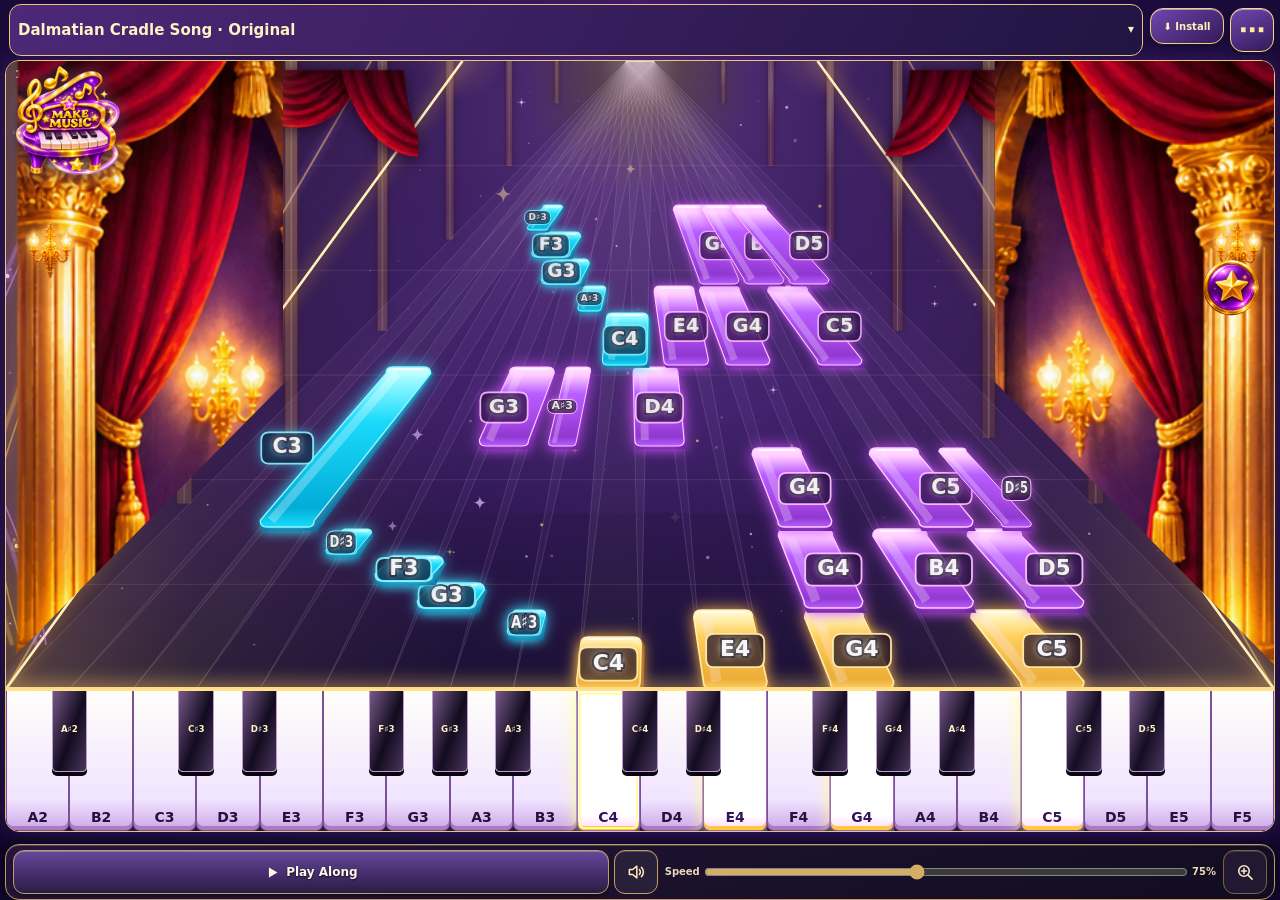
==== commit 3f783782: "chore(pwa): publish v2.1.18 build identifier in index.html" ====
--- a/index.html
+++ b/index.html
@@ -1,4 +1,16 @@
-<!doctype html><html lang="en"><head><meta charset="utf-8"><meta name="viewport" content="width=device-width,initial-scale=1,viewport-fit=cover"><title>Aaria’s Magical Piano Kingdom — Piano Hero</title>
+<!doctype html><html lang="en"><head><meta charset="utf-8">
+<meta property="og:type" content="website">
+<meta property="og:title" content="Aaria's Magical Piano Kingdom">
+<meta property="og:description" content="Learn, play and create music in Aaria's Magical Piano Kingdom!">
+<meta property="og:url" content="https://chinkk-git.github.io/aaria-magical-piano-kingdom/">
+<meta property="og:image" content="https://chinkk-git.github.io/aaria-magical-piano-kingdom/assets/social/aaria-piano-share.jpg">
+<meta property="og:image:width" content="1200">
+<meta property="og:image:height" content="630">
+<meta property="og:image:alt" content="Aaria playing piano in her Magical Piano Kingdom">
+<meta name="twitter:card" content="summary_large_image">
+<meta name="twitter:title" content="Aaria's Magical Piano Kingdom">
+<meta name="twitter:description" content="Learn, play and create music in Aaria's Magical Piano Kingdom!">
+<meta name="twitter:image" content="https://chinkk-git.github.io/aaria-magical-piano-kingdom/assets/social/aaria-piano-share.jpg"><meta name="viewport" content="width=device-width,initial-scale=1,viewport-fit=cover"><title>Aaria’s Magical Piano Kingdom — Piano Hero</title>
 <style>
 *{box-sizing:border-box}body{margin:0;font-family:system-ui,sans-serif;background:#15112c;color:#fff}main{max-width:1100px;margin:auto;padding:14px}h1{font-size:clamp(22px,4vw,34px);margin:8px 0}.muted{color:#d5cce8}.panel{background:#ffffff0d;border:1px solid #ffffff2b;border-radius:17px;padding:15px;margin:12px 0}button,select,input{font:inherit}button{background:#7157ed;color:#fff;border:1px solid #ffffff44;padding:10px 13px;border-radius:12px;cursor:pointer}button:disabled{opacity:.4}button.alt{background:#352d58}button.active{background:#bc4edb}.controls{display:flex;gap:8px;flex-wrap:wrap;align-items:center}.tag{display:inline-block;padding:5px 9px;border-radius:30px;background:#ffffff22;font-size:12px}.warning{border-left:4px solid #f6bd52;padding:10px 12px;background:#f6bd521a;color:#ffe3a0;border-radius:8px}.sheet{overflow:auto;max-height:370px;background:#fff;border-radius:10px}.sheet img{display:block;width:100%;min-width:650px}.rain{width:100%;height:390px;background:#100c25;border-radius:12px;touch-action:none;display:block}.keys{position:relative;display:flex;height:130px;margin:4px 0 10px;touch-action:none}.white{flex:1;background:linear-gradient(white,#c9d4e6);border:1px solid #444;color:#333;border-radius:0 0 6px 6px;padding:0 0 8px;font-size:10px;display:flex;align-items:end;justify-content:center}.black{position:absolute;top:0;height:66%;width:4.5%;z-index:2;background:linear-gradient(#333,#080808);border:1px solid #000;font-size:9px;padding:0 0 6px}.lit{background:#f5bc50!important;color:#111!important}.row{display:flex;gap:12px;flex-wrap:wrap}.row>div{flex:1;min-width:240px}input[type=range]{accent-color:#d78af5}input[type=file]{max-width:100%}select{background:#30294f;color:#fff;border:1px solid #777;padding:9px;border-radius:8px}#photo{max-width:100%;max-height:300px;border-radius:8px}details{margin:8px 0}summary{cursor:pointer}table{border-collapse:collapse;width:100%;font-size:12px}td,th{border-bottom:1px solid #ffffff25;padding:6px;text-align:left}td input{width:64px;background:#292145;color:#fff;border:1px solid #777;padding:5px}#status{color:#ffe3a0;min-height:24px}.sub{font-size:13px;color:#c7c0dc}.progress{height:8px;background:#ffffff22;border-radius:8px;overflow:hidden}.progress div{height:100%;background:#bc8fff;width:0}label{font-size:13px}
 
@@ -37,7 +49,18 @@
 @media(max-height:650px) and (min-width:541px){main{gap:5px}.hero-stage{padding:6px}.avatar-frame{min-height:120px}.keyboard-panel .keys{height:70px}.floating-controls{padding:5px}.keyboard-panel{padding:5px}.keyboard-panel .white{padding-bottom:5px}}
 @media(orientation:landscape) and (max-height:540px){main{grid-template-rows:auto minmax(105px,1fr) auto auto;gap:4px;padding:4px max(7px,env(safe-area-inset-right)) 4px max(7px,env(safe-area-inset-left))}.compact-title{min-height:34px;flex-wrap:nowrap;gap:5px}.kingdom-brand{font-size:clamp(14px,2vw,20px)}.compact-title button,.compact-title select{min-height:32px!important;font-size:11px!important;padding:4px 7px!important}.hero-stage{min-height:0;padding:5px;gap:6px;grid-template-columns:minmax(85px,13%) minmax(0,1fr) minmax(145px,18%)}.avatar-frame{min-height:90px;height:100%;max-height:130px}.aria-message{font-size:10px;padding:4px;margin-top:3px}.mode-choice{min-height:32px;padding:4px;font-size:11px}.highway-head{padding:4px 7px}.stage-legend{padding:3px 6px;font-size:9px}.floating-controls{padding:4px 7px;gap:2px}.floating-controls button{min-height:32px;padding:4px 8px;font-size:11px}.floating-controls .extras{gap:6px}.extras label{font-size:10px}.extras input[type=range]{width:min(18vw,120px)}.extras select{min-height:29px;font-size:10px}.keyboard-panel{padding:4px 7px}.keyboard-heading{margin-bottom:2px}.keyboard-heading b{font-size:12px}.keyboard-heading span{font-size:10px}.keyboard-actions button{min-height:28px;font-size:10px}.keyboard-panel .keys{height:clamp(50px,16vh,76px)}.keyboard-panel .white{padding-bottom:3px;font-size:11px}.keyboard-panel .black{font-size:8px}.physical-range{font-size:8px}}
 @media(prefers-reduced-motion:reduce){*,*::before,*::after{scroll-behavior:auto!important;animation-duration:.01ms!important;animation-iteration-count:1!important;transition-duration:.01ms!important}}
-</style><link rel="stylesheet" href="./piano-hero-v2.css?v=aaria-piano-v1.14.0"><style id="note-impact-style">.keyboard-panel .white.impact-lit,.keyboard-panel .black.impact-lit{animation:piano-impact-key .36s ease-out both}.keyboard-panel .white.impact-lit{--impact-shadow:0 0 22px var(--impact-color),inset 0 -5px var(--impact-color)}.keyboard-panel .black.impact-lit{--impact-shadow:0 0 18px var(--impact-color)}@keyframes piano-impact-key{0%{filter:brightness(1);box-shadow:none}20%{filter:brightness(1.2);box-shadow:var(--impact-shadow)}100%{filter:brightness(1);box-shadow:none}}@media(prefers-reduced-motion:reduce){.keyboard-panel .white.impact-lit,.keyboard-panel .black.impact-lit{animation:none;filter:brightness(1.12);box-shadow:var(--impact-shadow)}}</style><style id="listen-preference-style">.listen-toggle[aria-pressed="true"]{border-color:#ffe08a;color:#fff0b7;box-shadow:0 0 12px #ffd67a55}.listen-toggle[aria-pressed="false"]{opacity:.85}</style><style id="pwa-update-style">.app-update-controls{display:grid;gap:7px;margin:8px 0}.app-update-controls button{min-height:48px;padding:9px 12px;border:1px solid #f0cd84;border-radius:12px;background:linear-gradient(135deg,#56317c,#271447);color:#fff;font:700 15px system-ui}.app-update-controls button:focus-visible{outline:3px solid #fff1bd;outline-offset:2px}.app-update-controls button[hidden]{display:none}.app-update-controls p{margin:0;font-size:13px;line-height:1.4}</style><link rel="stylesheet" href="./v2.1-ui.css?v=aaria-piano-v2.1.17"><link rel="stylesheet" href="./royal-hall.css?v=royal-hall-preview-1"><link rel="stylesheet" href="./royal-vault.css?v=royal-vault-preview-1"></head><body><div
+</style><link rel="stylesheet" href="./piano-hero-v2.css?v=aaria-piano-v1.14.0"><style id="note-impact-style">.keyboard-panel .white.impact-lit,.keyboard-panel .black.impact-lit{animation:piano-impact-key .36s ease-out both}.keyboard-panel .white.impact-lit{--impact-shadow:0 0 22px var(--impact-color),inset 0 -5px var(--impact-color)}.keyboard-panel .black.impact-lit{--impact-shadow:0 0 18px var(--impact-color)}@keyframes piano-impact-key{0%{filter:brightness(1);box-shadow:none}20%{filter:brightness(1.2);box-shadow:var(--impact-shadow)}100%{filter:brightness(1);box-shadow:none}}@media(prefers-reduced-motion:reduce){.keyboard-panel .white.impact-lit,.keyboard-panel .black.impact-lit{animation:none;filter:brightness(1.12);box-shadow:var(--impact-shadow)}}</style><style id="listen-preference-style">.listen-toggle[aria-pressed="true"]{border-color:#ffe08a;color:#fff0b7;box-shadow:0 0 12px #ffd67a55}.listen-toggle[aria-pressed="false"]{opacity:.85}</style><style id="pwa-update-style">.app-update-controls{display:grid;gap:7px;margin:8px 0}.app-update-controls button{min-height:48px;padding:9px 12px;border:1px solid #f0cd84;border-radius:12px;background:linear-gradient(135deg,#56317c,#271447);color:#fff;font:700 15px system-ui}.app-update-controls button:focus-visible{outline:3px solid #fff1bd;outline-offset:2px}.app-update-controls button[hidden]{display:none}.app-update-controls p{margin:0;font-size:13px;line-height:1.4}</style><link rel="stylesheet" href="./v2.1-ui.css?v=aaria-piano-v2.1.18"><link rel="stylesheet" href="./royal-hall.css?v=royal-hall-preview-1"><link rel="stylesheet" href="./royal-vault.css?v=royal-vault-preview-1"><style id="sharing-welcome-style">
+#sharingWelcome{position:fixed;inset:0;margin:0;padding:max(18px,env(safe-area-inset-top)) 16px max(18px,env(safe-area-inset-bottom));width:100%;height:100%;max-width:none;max-height:none;border:0;overflow:auto;align-items:center;justify-content:center;background:radial-gradient(ellipse at 50% 0,#65399b 0,#28194c 52%,#100e29 100%);color:#fff}
+#sharingWelcome[open]{display:flex}#sharingWelcome::backdrop{background:#100e29}
+.welcome-card{width:min(100%,620px);text-align:center;border:1px solid #f1ceff69;border-radius:26px;padding:clamp(16px,4vw,30px);background:linear-gradient(140deg,#ffffff19,#ffffff08);box-shadow:0 18px 60px #0008}
+.welcome-art{display:block;width:100%;height:auto;aspect-ratio:1.905;object-fit:cover;border-radius:17px;border:1px solid #e8c4ff77;box-shadow:0 8px 28px #08031390}
+.welcome-title{margin:18px 0 4px;color:#ffe6a6;font-size:clamp(25px,6vw,38px);line-height:1.12;text-shadow:0 2px 12px #e99a3277}
+.welcome-subtitle{margin:0 0 20px;color:#f8dcff;font-size:clamp(16px,3.7vw,21px);font-weight:750}
+.welcome-actions{display:grid;grid-template-columns:1fr 1fr;gap:12px}.welcome-actions button{min-height:56px;border-radius:16px;font-size:clamp(16px,3.5vw,19px);font-weight:800}
+#sharingWelcome button:focus-visible{outline:3px solid #ffe39a;outline-offset:3px}
+@media(max-width:440px){#sharingWelcome{padding-left:12px;padding-right:12px}.welcome-card{padding:14px;border-radius:22px}.welcome-actions{grid-template-columns:1fr;gap:9px}.welcome-actions button{min-height:54px}}
+</style>
+</head><body><div
 
 id="pianoApp"><main
 
@@ -397,4 +420,16 @@
 window.AariaV21Engine={state:()=>({layout:pianoLayout,songId:activeSongId,playbackStatus:mode,pausedMode,soundEnabled:listenEnabled,speed,currentMeasure:bar,total:TOTAL,barLengths:Array.from({length:TOTAL},(_,i)=>barLength(i+1)),zoom:referenceWhiteKeys,loopEnabled,loopStart,loopEnd}),setSound:setListenEnabled,startPlayAlong:()=>{playAlongAudio=pianoLayout==='hero';startMode(pianoLayout==='classic'?'learn':'follow')},pause:togglePause,resume:togglePause,setMeasure:n=>setBar(Math.max(1,Math.min(TOTAL,Math.round(Number(n)||1)))),setLoop:(start,end,enabled)=>{const a=Math.max(1,Math.min(TOTAL,Math.round(Number(start)||1))),b=Math.max(a,Math.min(TOTAL,Math.round(Number(end)||a)));loopStart=a;loopEnd=b;loopEnabled=!!enabled;$('loopRange').value=loopEnabled?'1':'0';if(loopEnabled&&(bar<a||bar>b))setBar(a);$('status').textContent=loopEnabled?`Repeating measures ${a} through ${b}.`:'Loop is off.'},setSpeed:n=>{$('speed').value=Math.max(+$('speed').min,Math.min(+$('speed').max,Number(n)));$('speed').dispatchEvent(new Event('input',{bubbles:true}))}};
 window.AariaPianoPlaybackIsBusy=()=>['countdown','follow','learn','listen'].includes(mode);
 })();
-</script><script src="./r2-music.js?v=aaria-piano-r2.2" defer></script><script src="./r2-image.js?v=aaria-piano-r2.2" defer></script><script src="./song-import.js?v=aaria-piano-r2.5" defer></script><script src="./my-songs.js?v=aaria-piano-r2.6" defer></script><script src="./v2.1-ui.js?v=aaria-piano-v2.1.17" defer></script><button id="installHelp" type="button" aria-label="Install Piano Kingdom">⬇ Install</button><dialog id="installDialog" aria-label="Install Piano Kingdom"><h2>✨ Take the magic home!</h2><p id="installInstructions"></p><div class="install-actions"><button type="button" id="nativeInstall" hidden>Install app</button><button type="button" id="closeInstall" class="alt">Close</button></div></dialog><script>(function(){let pending=null;const btn=document.getElementById('installHelp'),dlg=document.getElementById('installDialog'),native=document.getElementById('nativeInstall'),instructions=document.getElementById('installInstructions');const standalone=()=>matchMedia('(display-mode: standalone)').matches||navigator.standalone===true;if(standalone()){btn.hidden=true;return}window.addEventListener('beforeinstallprompt',e=>{e.preventDefault();pending=e;native.hidden=false});window.addEventListener('appinstalled',()=>{btn.hidden=true;dlg.close();pending=null});btn.addEventListener('click',()=>{const ios=/iPhone|iPad|iPod/.test(navigator.userAgent);instructions.textContent=pending?'Tap Install to add the app to your home screen.':ios?'In Safari, tap Share, then Add to Home Screen. If the option is missing, check Safari’s Share menu options.':/Android/i.test(navigator.userAgent)?'In Chrome, open the browser menu (⋮) and choose Install app or Add to Home screen if offered. If it is not listed, keep using the app in this browser.':'Open the browser menu and choose Install app or Add to Home screen if offered. If it is not listed, keep using the app in this browser.';native.hidden=!pending;dlg.showModal()});native.addEventListener('click',async()=>{if(!pending)return;const p=pending;pending=null;native.hidden=true;await p.prompt();dlg.close()});document.getElementById('closeInstall').addEventListener('click',()=>dlg.close())})();</script></div><script src="./pwa-diagnostics.js?v=aaria-pwa-diagnostics-1.2"></script><script src="./r2-install.js?v=aaria-piano-r2.7"></script><script src="./pwa-update.js?v=aaria-pwa-update-1.3" defer></script><script src="./shared-song-loader.js"></script><script src="./royal-hall.js?v=royal-hall-preview-1"></script><script src="./royal-vault.js?v=royal-vault-preview-1"></script></body></html>
+</script><script src="./r2-music.js?v=aaria-piano-r2.2" defer></script><script src="./r2-image.js?v=aaria-piano-r2.2" defer></script><script src="./song-import.js?v=aaria-piano-r2.5" defer></script><script src="./my-songs.js?v=aaria-piano-r2.6" defer></script><script src="./v2.1-ui.js?v=aaria-piano-v2.1.18" defer></script><button id="installHelp" type="button" aria-label="Install Piano Kingdom">⬇ Install</button><dialog id="installDialog" aria-label="Install Piano Kingdom"><h2>✨ Take the magic home!</h2><p id="installInstructions"></p><div class="install-actions"><button type="button" id="nativeInstall" hidden>Install app</button><button type="button" id="closeInstall" class="alt">Close</button></div></dialog><script>(function(){let pending=null;const btn=document.getElementById('installHelp'),dlg=document.getElementById('installDialog'),native=document.getElementById('nativeInstall'),instructions=document.getElementById('installInstructions');const standalone=()=>matchMedia('(display-mode: standalone)').matches||navigator.standalone===true;if(standalone()){btn.hidden=true;return}window.addEventListener('beforeinstallprompt',e=>{e.preventDefault();pending=e;native.hidden=false});window.addEventListener('appinstalled',()=>{btn.hidden=true;dlg.close();pending=null});btn.addEventListener('click',()=>{const ios=/iPhone|iPad|iPod/.test(navigator.userAgent)||(navigator.platform==='MacIntel'&&navigator.maxTouchPoints>1),ua=navigator.userAgent,whatsapp=/WhatsApp/i.test(ua),android=/Android/i.test(ua),safari=/Safari/i.test(ua)&&!/Chrome|CriOS|Edg/i.test(ua);instructions.textContent=pending?'Tap Install to add the app to your home screen.':ios?(whatsapp?'In WhatsApp, open this page in Safari. In Safari, tap Share, then Add to Home Screen.':'In Safari, tap Share, then Add to Home Screen. If the option is missing, check Safari’s Share menu options.'):whatsapp&&android?'In WhatsApp, open the three-dot menu and choose Open in browser. In Chrome, choose Install app or Add to Home screen if offered.':android?'In Chrome, open the three-dot browser menu and choose Install app or Add to Home screen if offered. If it is not listed, keep using the app in this browser.':safari?'In Safari, choose File → Add to Dock if the option is shown. Otherwise keep using the app in this browser.':'Open the browser menu and choose Install app or Add to Home screen if offered. If it is not listed, keep using the app in this browser.';native.hidden=!pending;dlg.showModal()});native.addEventListener('click',async()=>{if(!pending)return;const p=pending;pending=null;native.hidden=true;await p.prompt();dlg.close()});document.getElementById('closeInstall').addEventListener('click',()=>dlg.close())})();</script></div><script src="./pwa-diagnostics.js?v=aaria-pwa-diagnostics-1.2"></script><script src="./r2-install.js?v=aaria-piano-r2.7"></script><script src="./pwa-update.js?v=aaria-pwa-update-1.4" defer></script><script src="./shared-song-loader.js"></script><script src="./royal-hall.js?v=royal-hall-preview-1"></script><script src="./royal-vault.js?v=royal-vault-preview-1"></script><dialog id="sharingWelcome" aria-labelledby="welcomeTitle">
+<div class="welcome-card"><img class="welcome-art" src="./assets/social/aaria-piano-share.jpg" width="1200" height="630" alt="Aaria playing piano in her Magical Piano Kingdom">
+<h1 class="welcome-title" id="welcomeTitle">Aaria's Magical Piano Kingdom</h1><p class="welcome-subtitle">Learn • Play • Create Music!</p>
+<div class="welcome-actions"><button id="welcomeInstallApp" type="button">Install App</button><button id="welcomeOpenApp" class="alt" type="button">Open in Browser</button></div>
+</div></dialog>
+<script id="sharing-welcome-controller">(function(){
+const screen=document.getElementById('sharingWelcome'),install=document.getElementById('welcomeInstallApp'),open=document.getElementById('welcomeOpenApp');
+const standalone=()=>matchMedia('(display-mode: standalone)').matches||navigator.standalone===true;
+const enterApp=()=>{if(screen.open)screen.close();const url=new URL(location.href);url.searchParams.delete('welcome');history.replaceState(history.state,'',url.pathname+url.search+url.hash)};
+if(new URLSearchParams(location.search).get('welcome')==='1'&&!standalone()){screen.showModal();open.focus({preventScroll:true})}
+open.addEventListener('click',enterApp);install.addEventListener('click',()=>{document.getElementById('installHelp').click();const native=document.getElementById('nativeInstall');if(!native.hidden)native.click()});window.addEventListener('appinstalled',enterApp);
+})();</script>
+</body></html>
--- a/v2.1-ui.css
+++ b/v2.1-ui.css
@@ -532,3 +532,19 @@
 .v21-practice-panel[data-panel-kind="songSettings"] .v21-settings-actions{padding:4px 0}
 .v21-practice-panel[data-panel-kind="songSettings"] button:focus-visible,.v21-practice-panel[data-panel-kind="songSettings"] input:focus-visible{outline:3px solid #fff;outline-offset:2px}
 @media(max-height:520px){.v21-practice-panel[data-panel-kind="songSettings"]{max-height:min(calc(100dvh - 20px),var(--v21-panel-max,calc(100dvh - 14px)));padding:9px}.v21-practice-panel[data-panel-kind="songSettings"] .v21-panel-head{margin-bottom:6px}.v21-settings-level-options{grid-template-columns:repeat(4,minmax(0,1fr))}}
+
+
+/* Song picker emphasis and song-level selection states. */
+.song-picker #songPickerButton{position:relative;z-index:5;border:1px solid #e8c579;border-radius:12px;background:linear-gradient(120deg,#4d2878,#211442);transition:transform 170ms ease,box-shadow 170ms ease,border-color 170ms ease}
+.song-picker #songPickerButton[aria-expanded="true"]{transform:scale(1.03);border-color:#ffe08a;box-shadow:0 0 0 1px #ffe08a99,0 0 18px #f5c75a99,0 3px 18px #09051d99}
+.song-picker-chevron{transition:transform 170ms ease}
+.song-picker #songPickerButton[aria-expanded="true"] .song-picker-chevron{transform:rotate(180deg)}
+.v21-song-choice-group{margin:4px 2px;padding:7px;border:1px solid #f3d68a88;border-radius:13px;background:linear-gradient(145deg,#472269,#291447);box-shadow:0 3px 10px #10072277}
+.v21-song-choice-group:last-child{margin-bottom:2px}
+.v21-song-choice-versions .v21-song-choice-title{background:linear-gradient(145deg,#542b7e,#341954);border-color:#eacb8277}
+.v21-song-choice-versions .v21-song-choice-title[aria-selected="true"]{background:linear-gradient(135deg,#9953d8,#5d2d91);color:#fff5d1;border-color:#ffda7d;box-shadow:0 0 0 1px #ffe7a2aa,0 0 14px #f6c75266}
+.v21-song-choice-versions button:active{filter:brightness(1.16);transform:scale(.985)}
+.v21-settings-delete{display:flex;justify-content:flex-end;margin-top:12px;padding-top:11px;border-top:1px solid #f3d68a55}
+.v21-settings-delete button{min-width:44px;min-height:48px;padding:10px 15px;border:1px solid #f3b7aa;border-radius:12px;background:linear-gradient(135deg,#9e3d60,#642343);color:#fff;font-size:14px;font-weight:850;cursor:pointer}
+.v21-settings-delete button:focus-visible{outline:3px solid #ffe08a;outline-offset:2px}
+@media(prefers-reduced-motion:reduce){.song-picker #songPickerButton,.song-picker-chevron,.v21-song-choice-versions button{transition:none!important}.song-picker #songPickerButton[aria-expanded="true"],.v21-song-choice-versions button:active{transform:none!important}}
